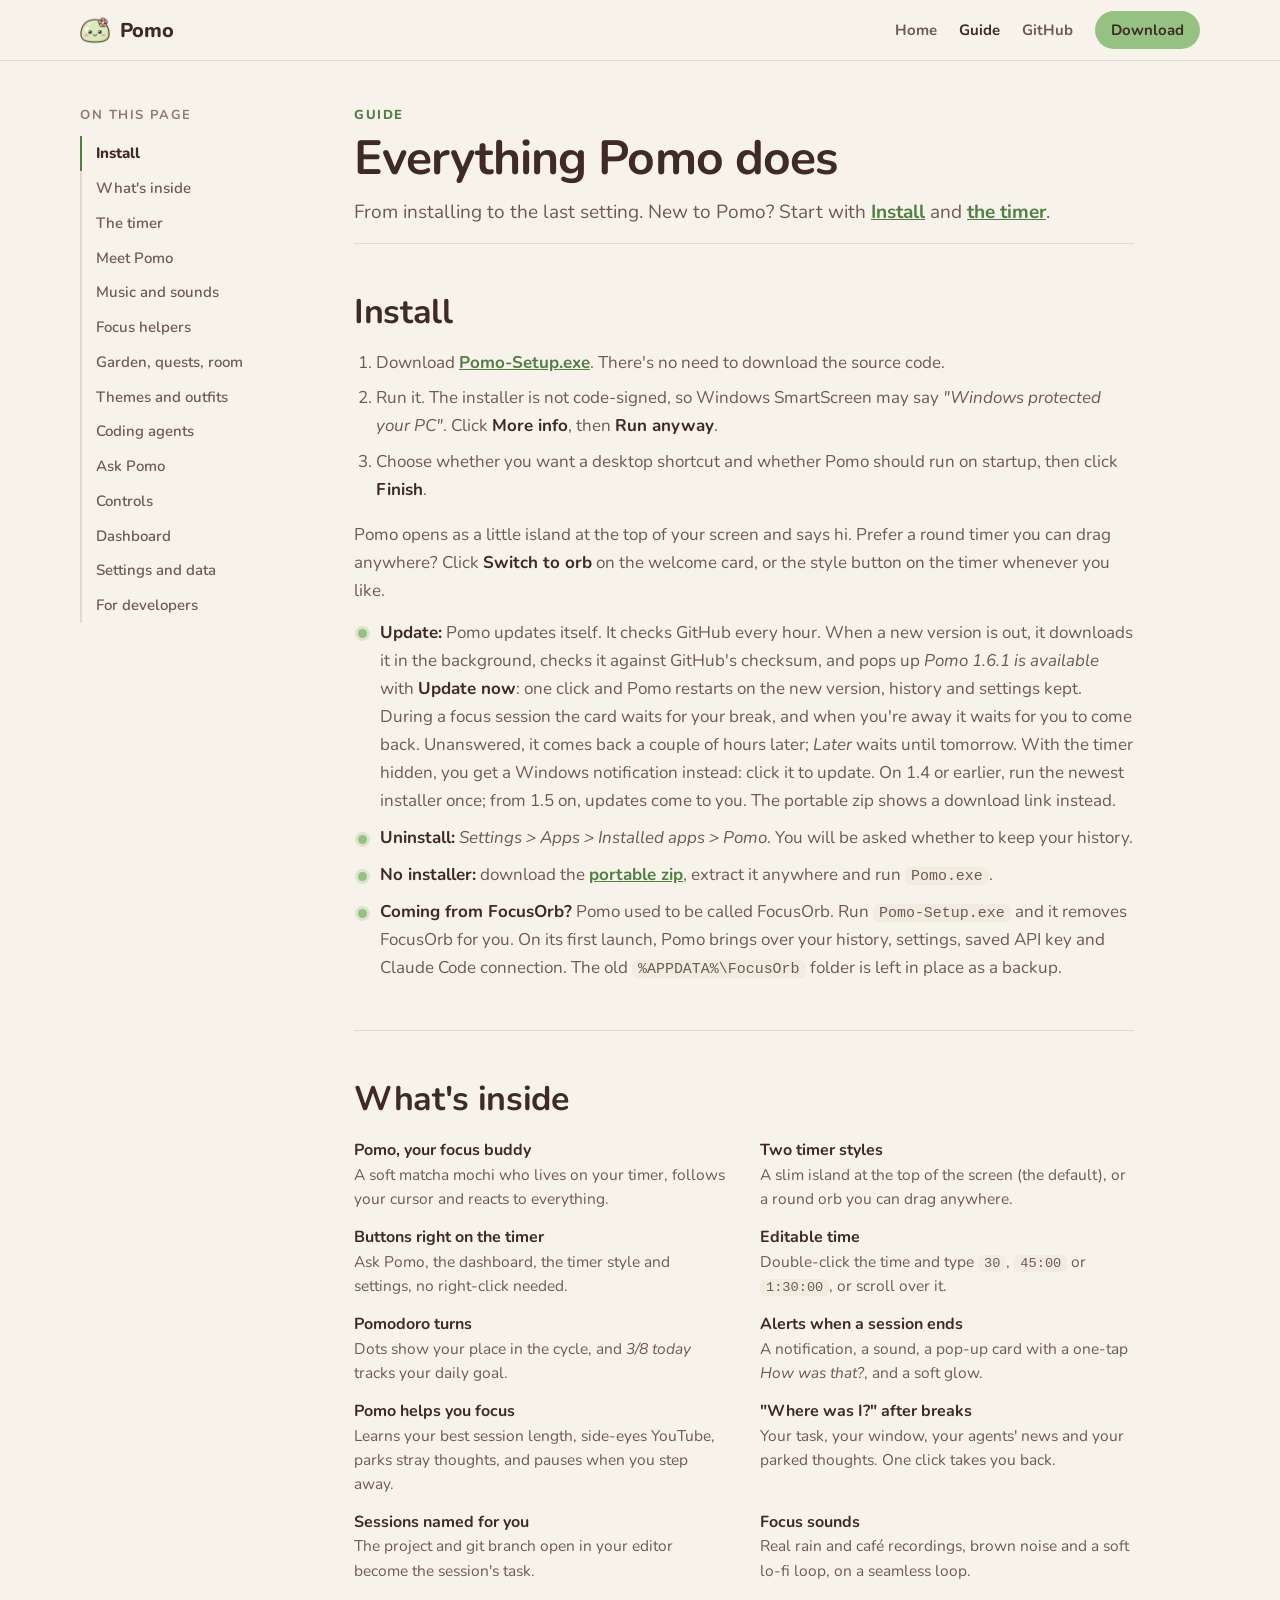
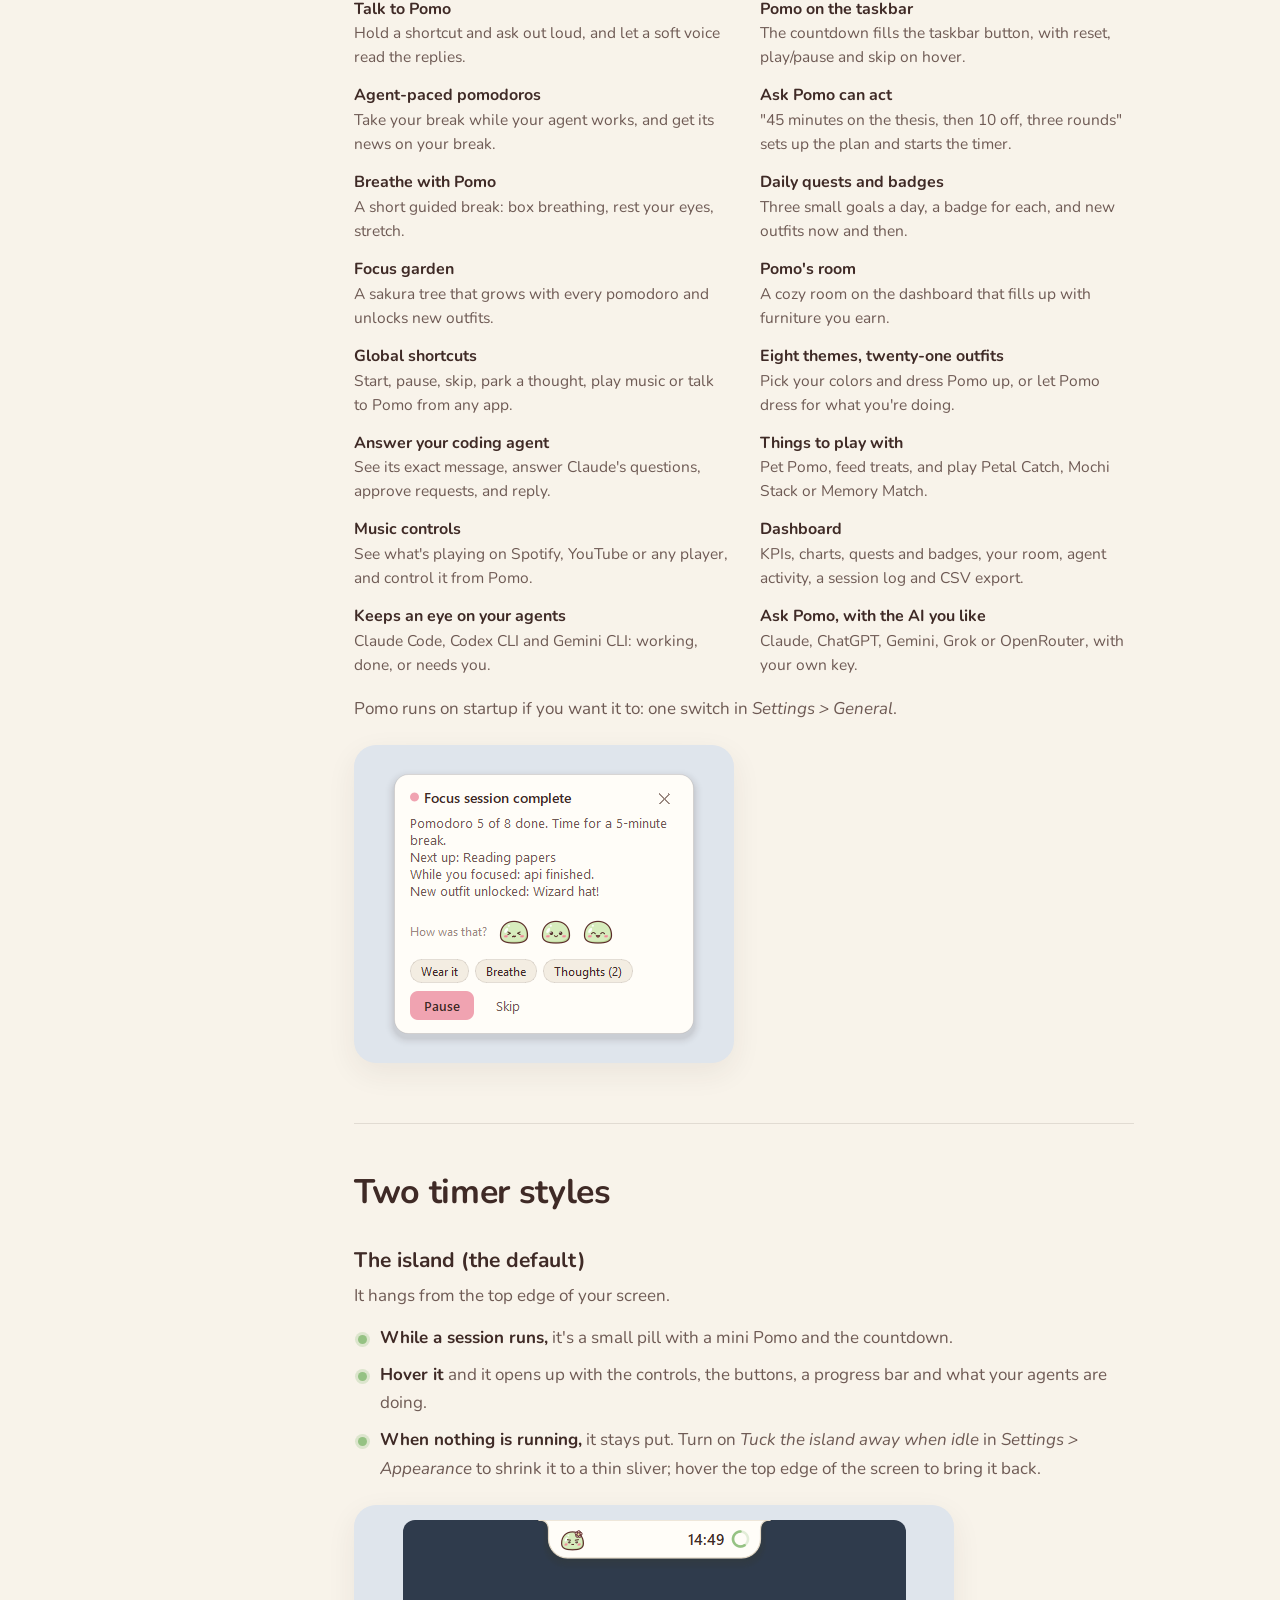
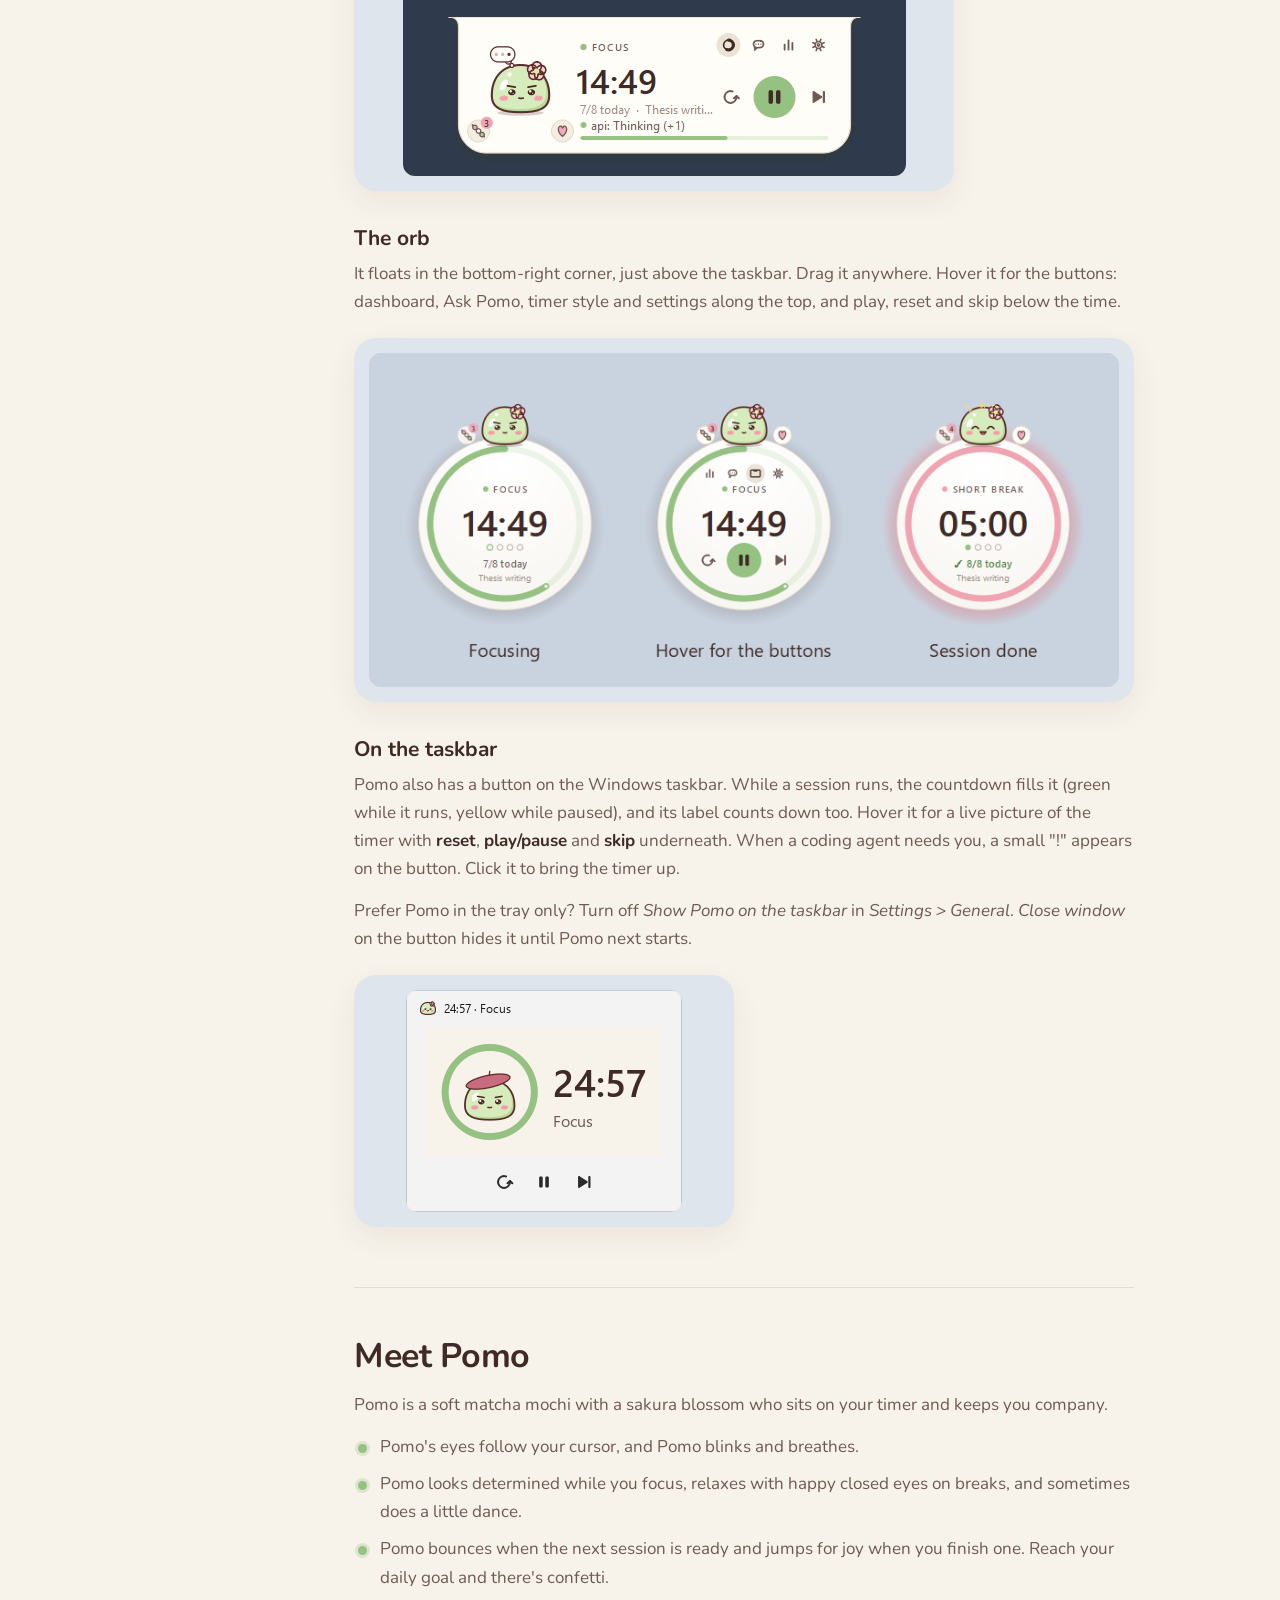
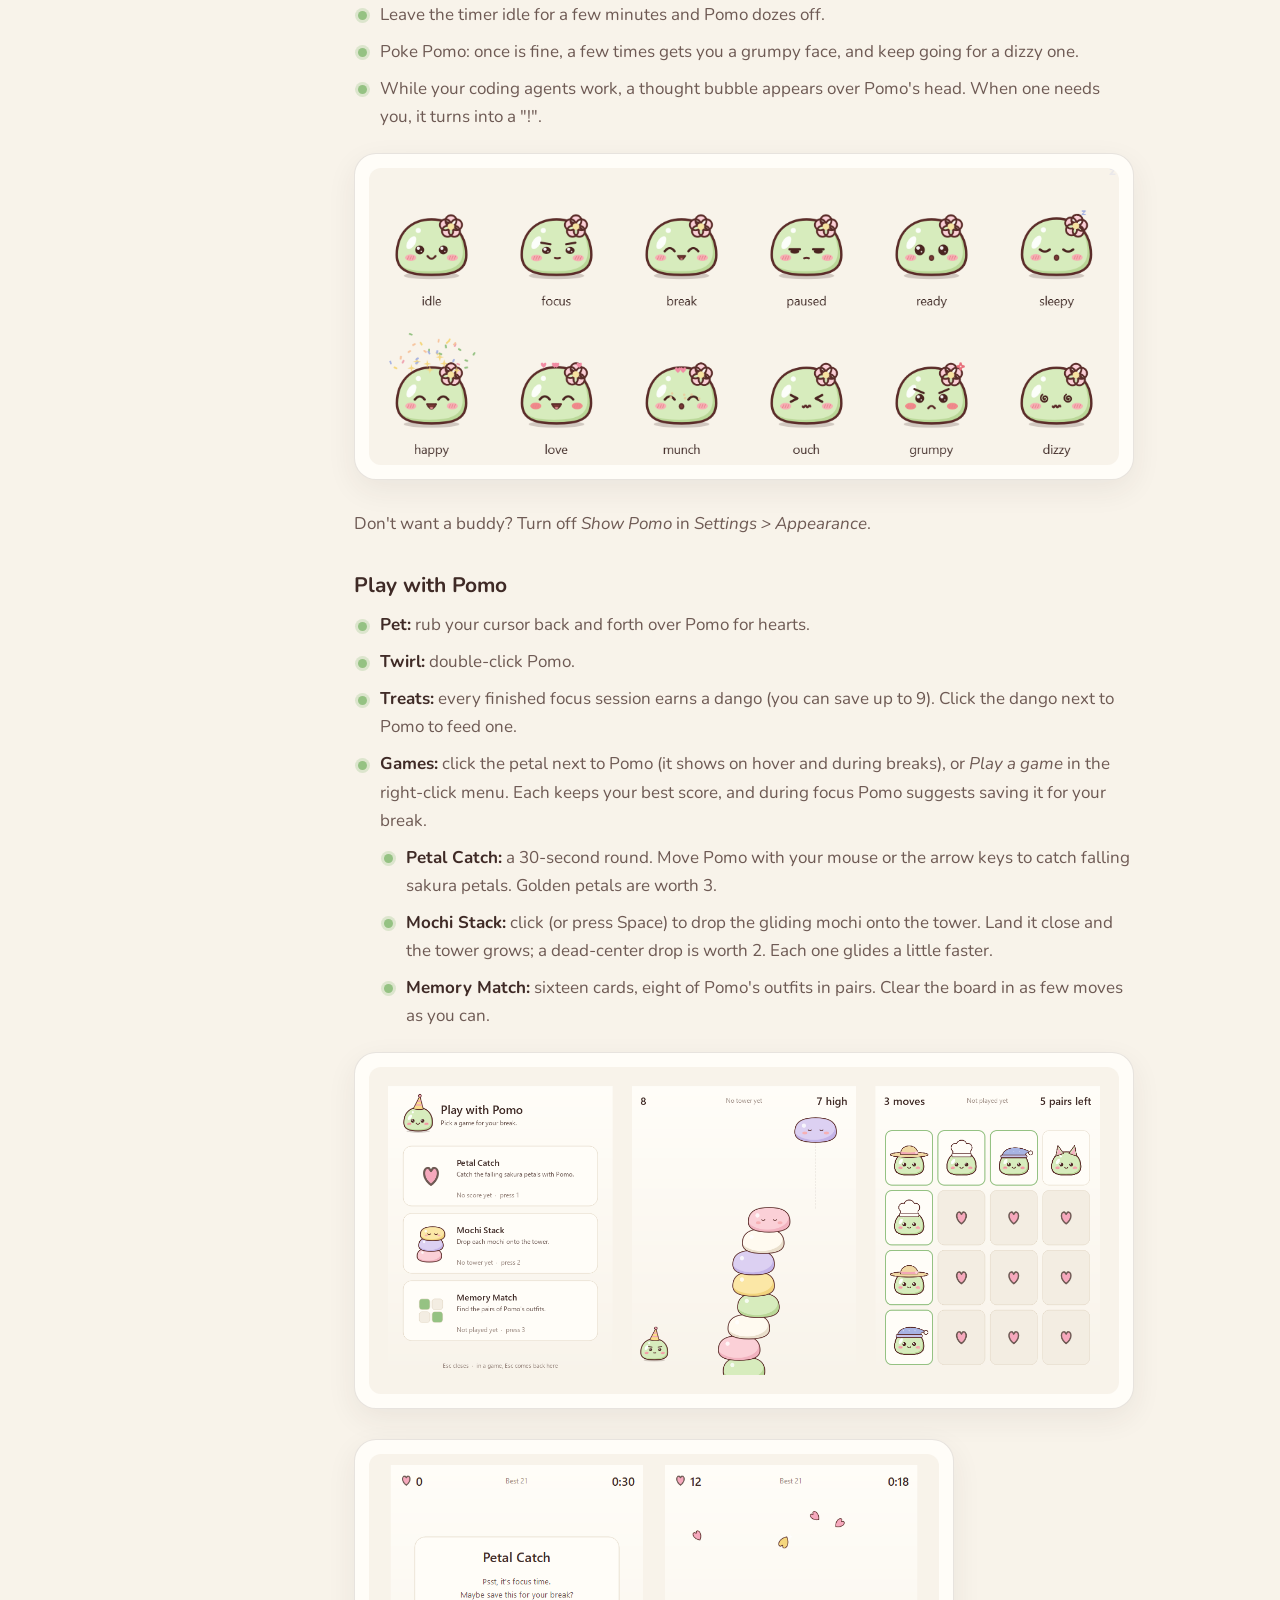
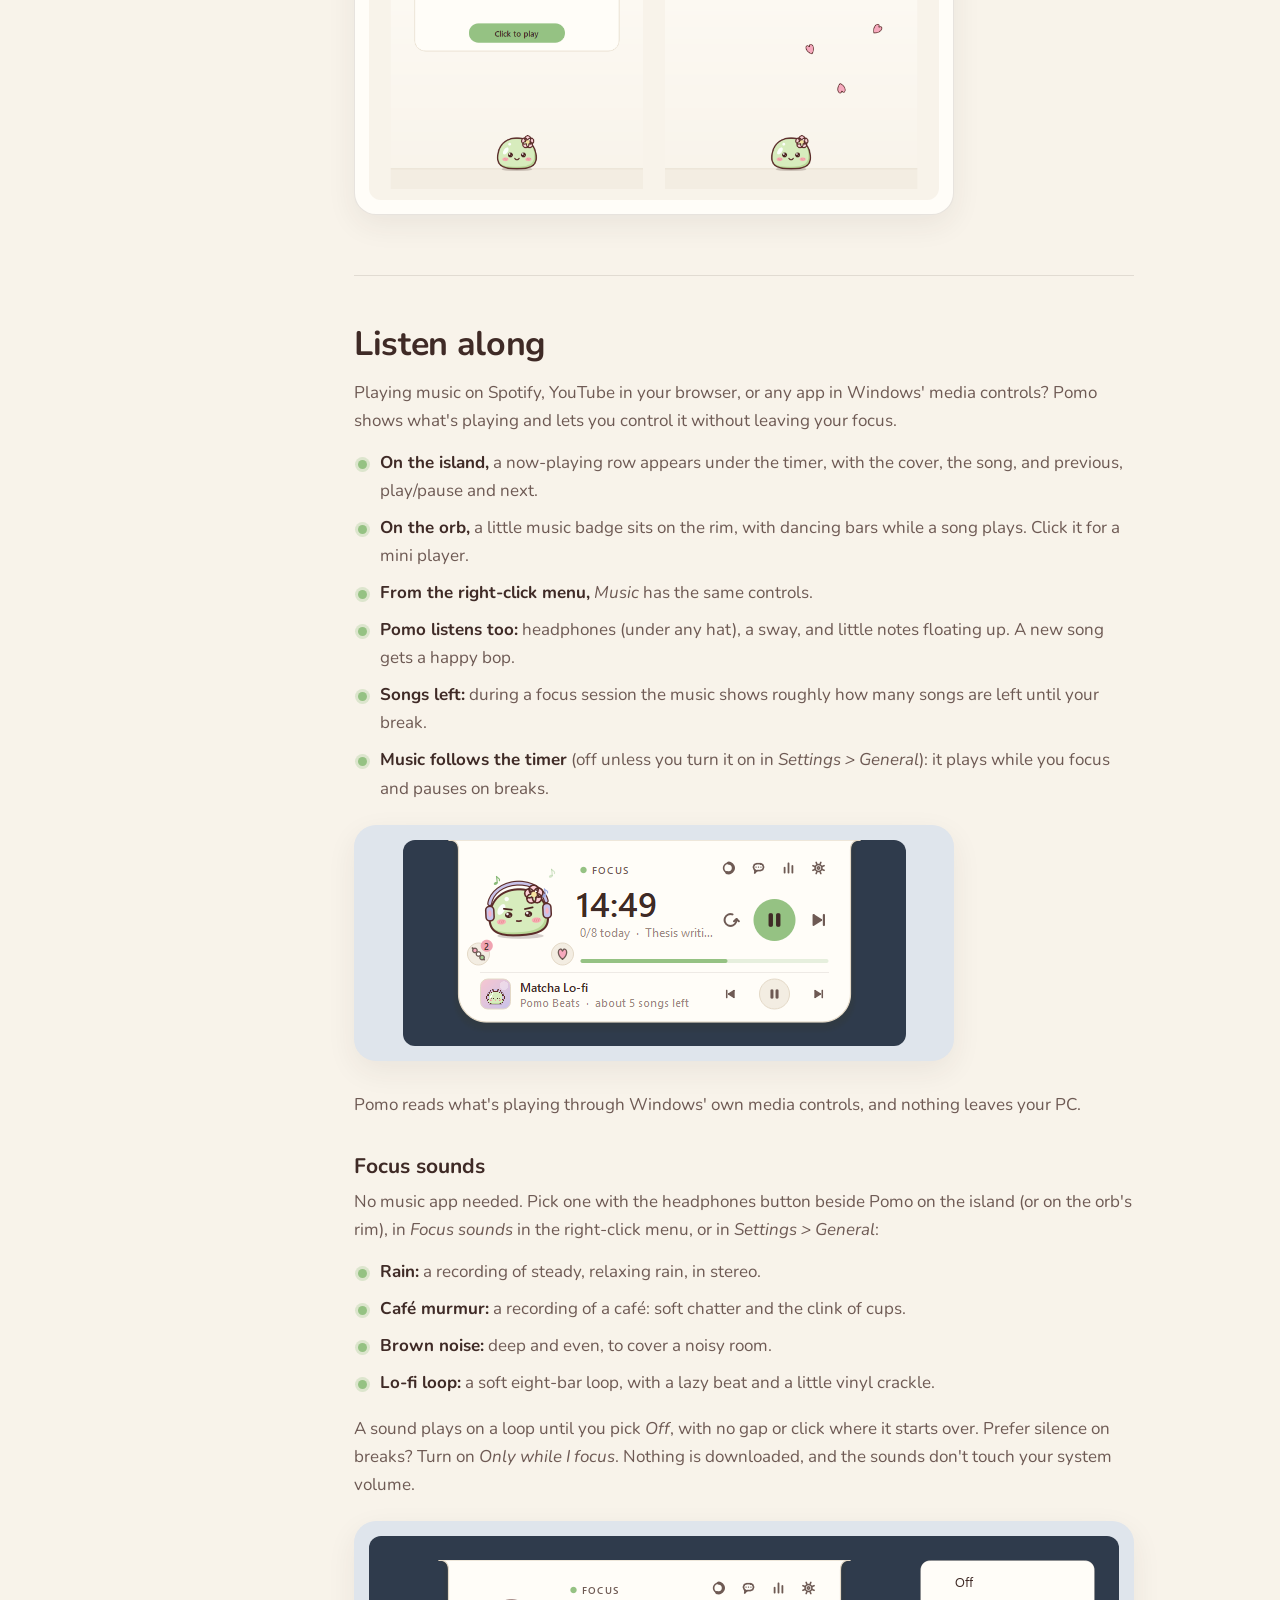
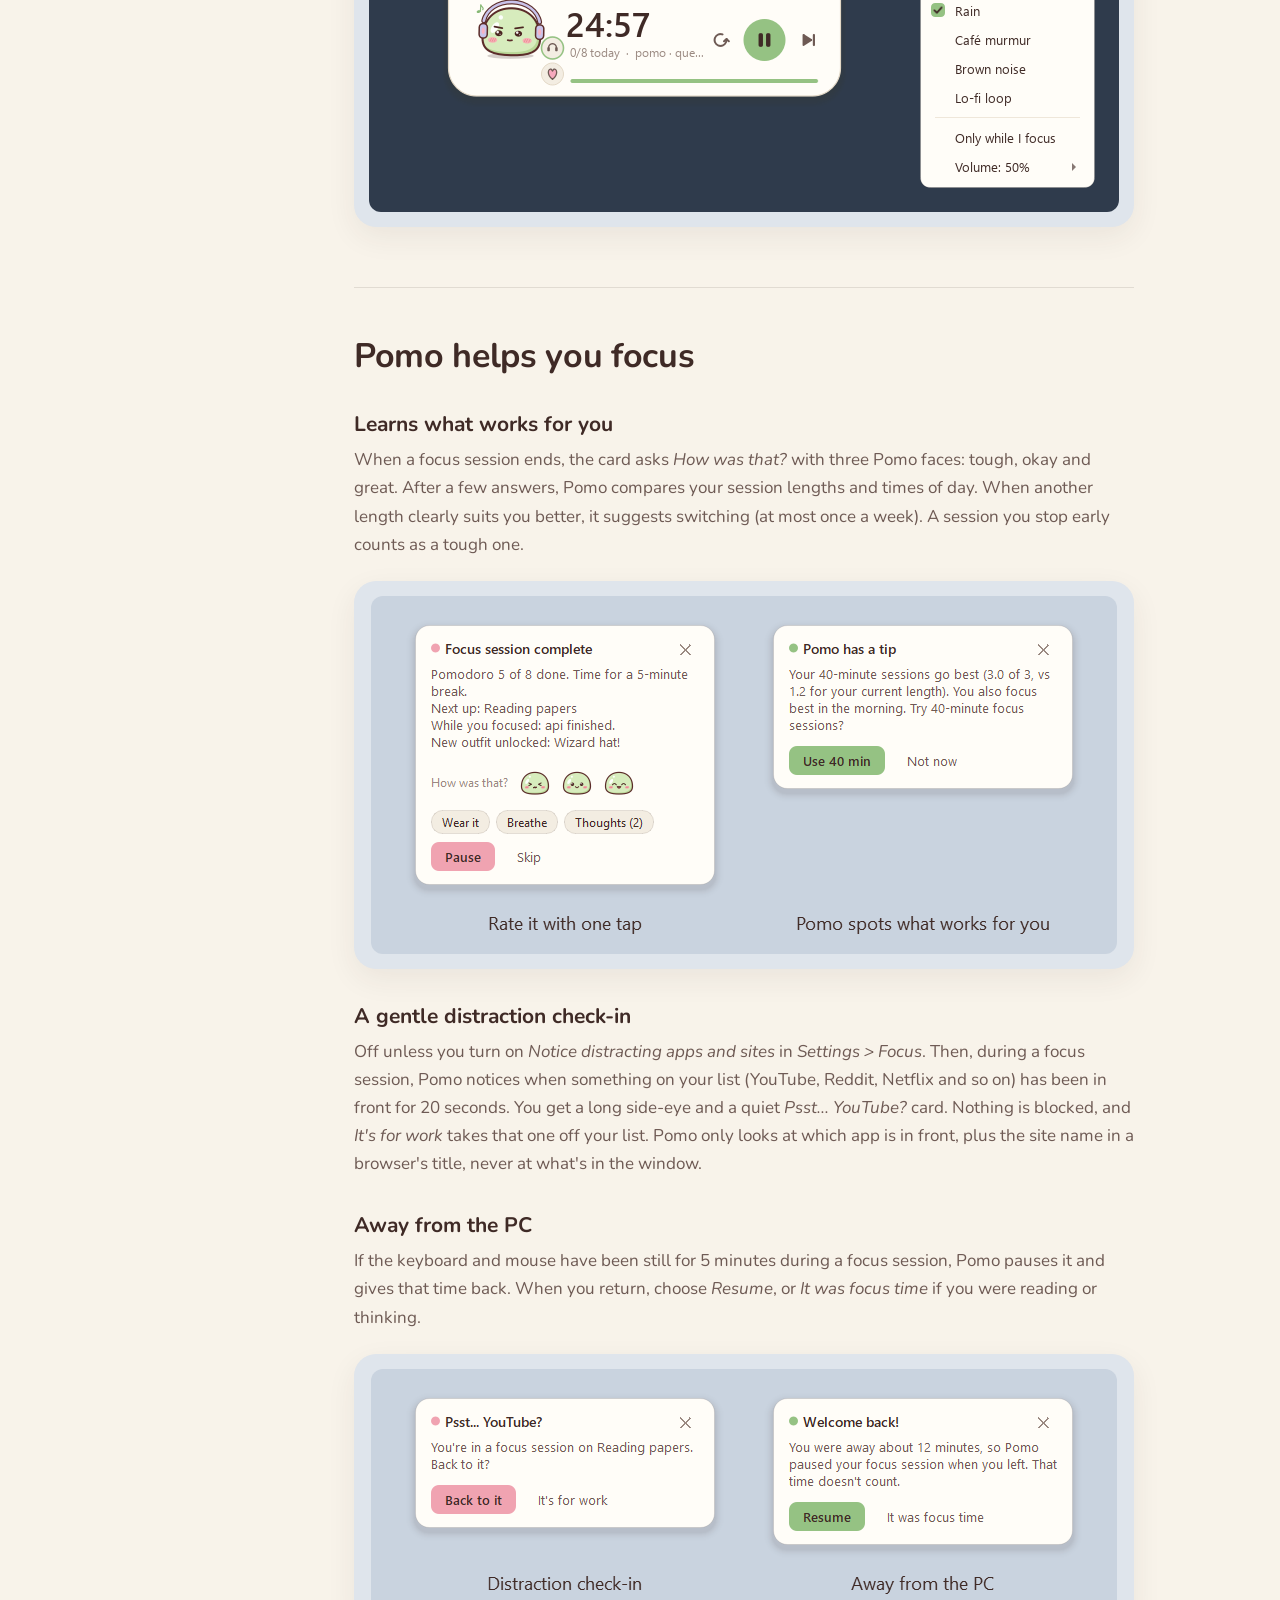
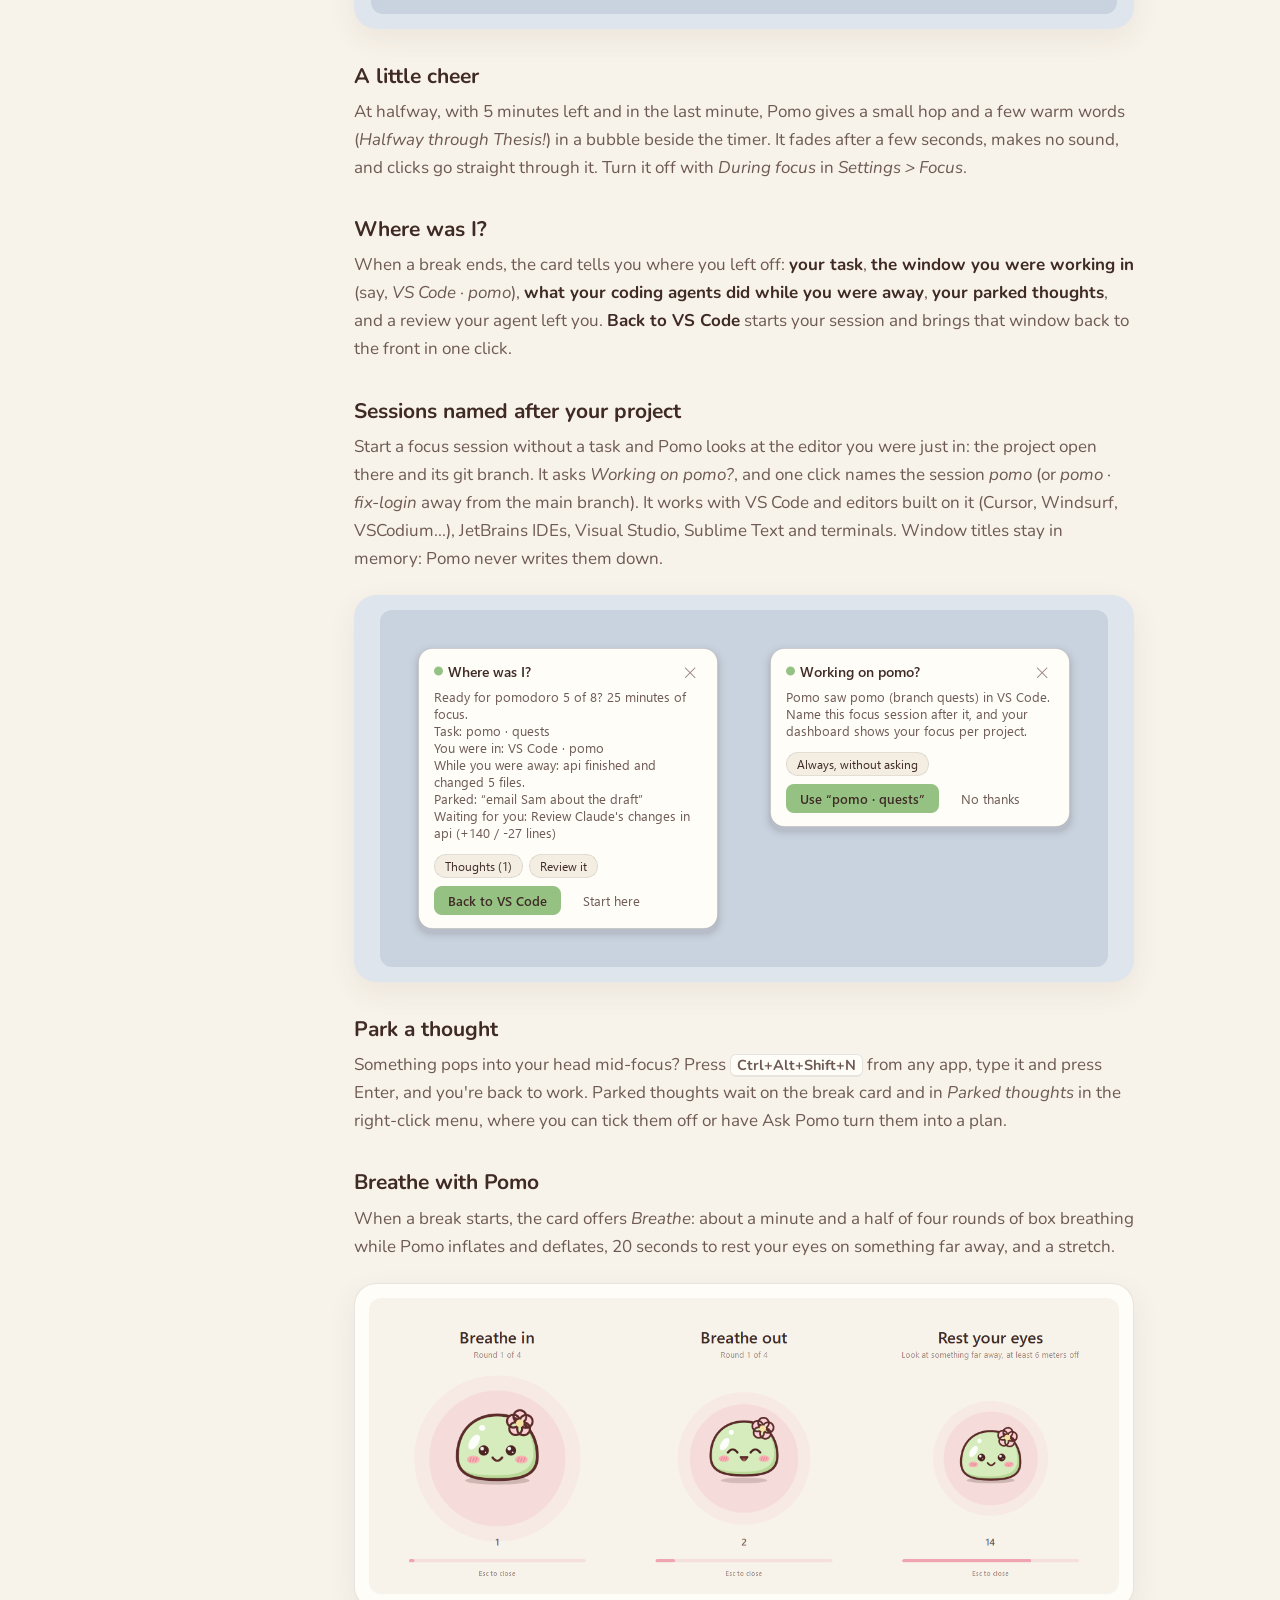
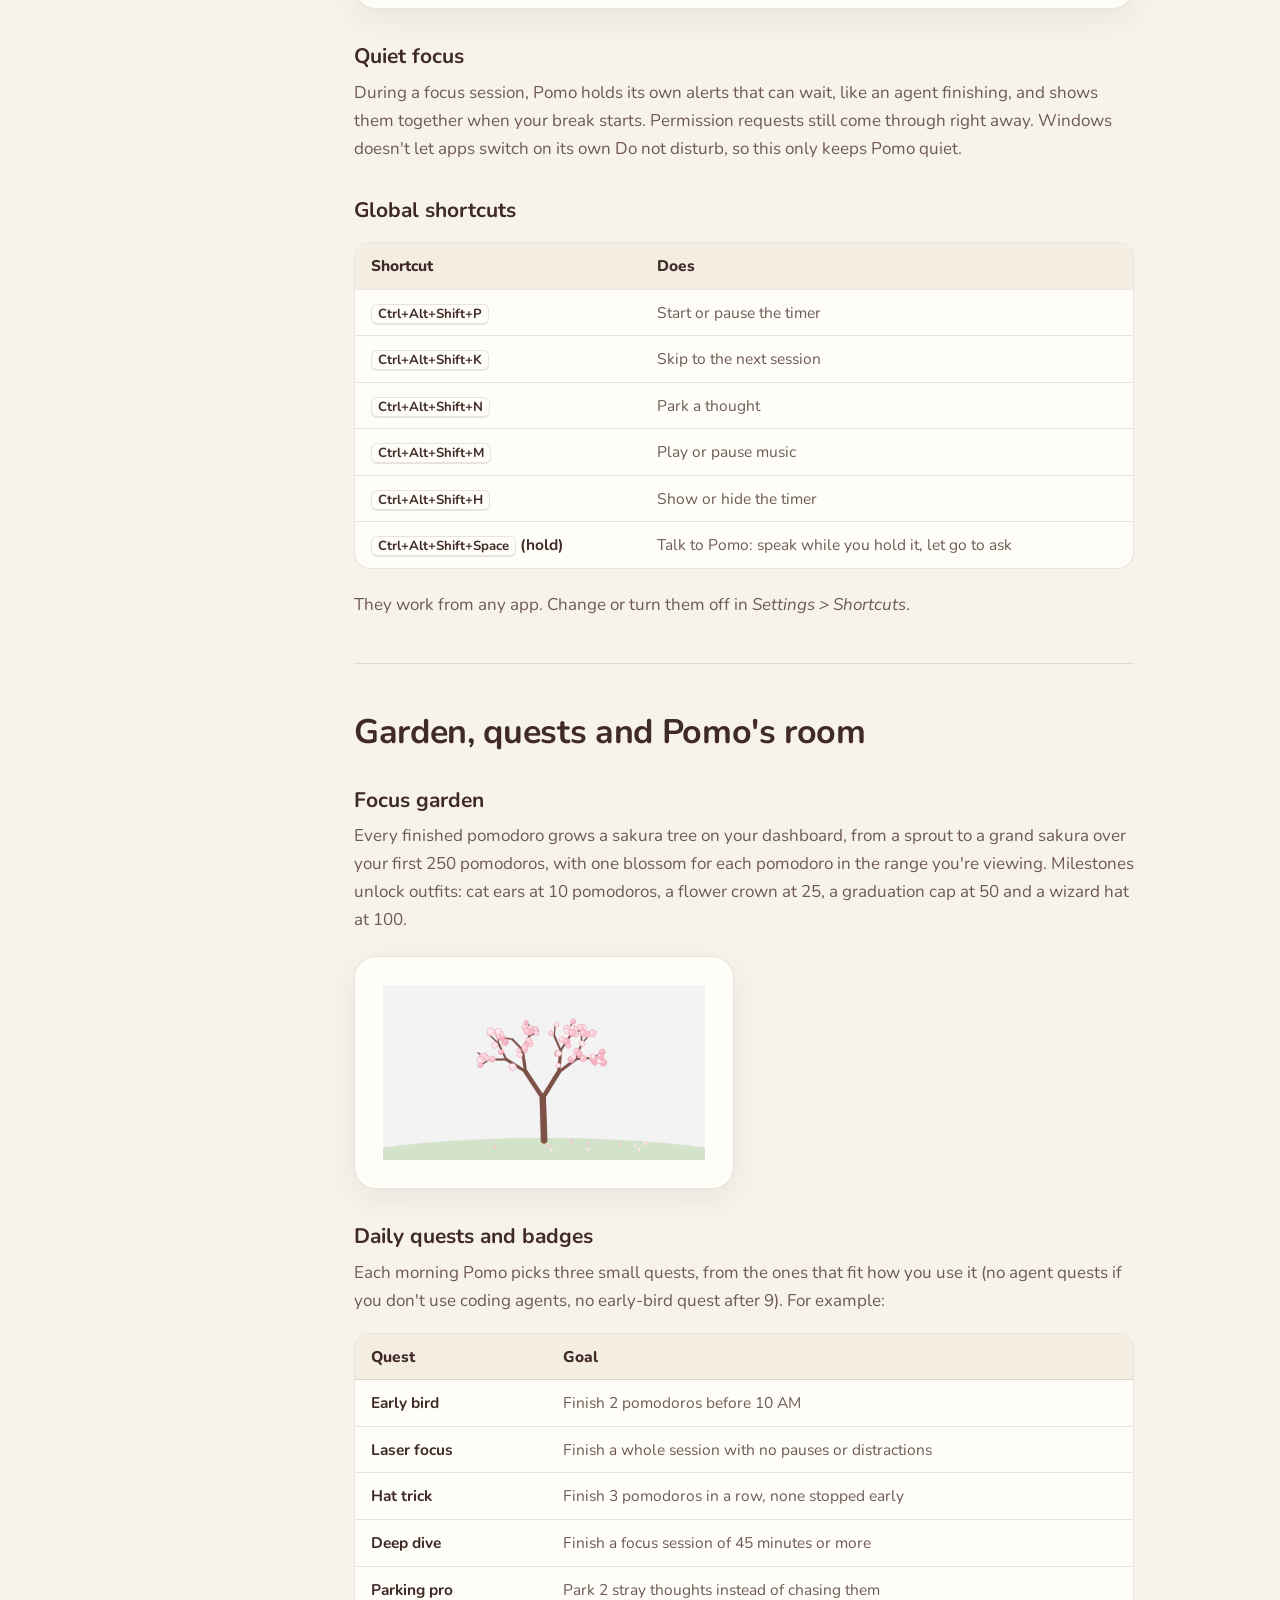
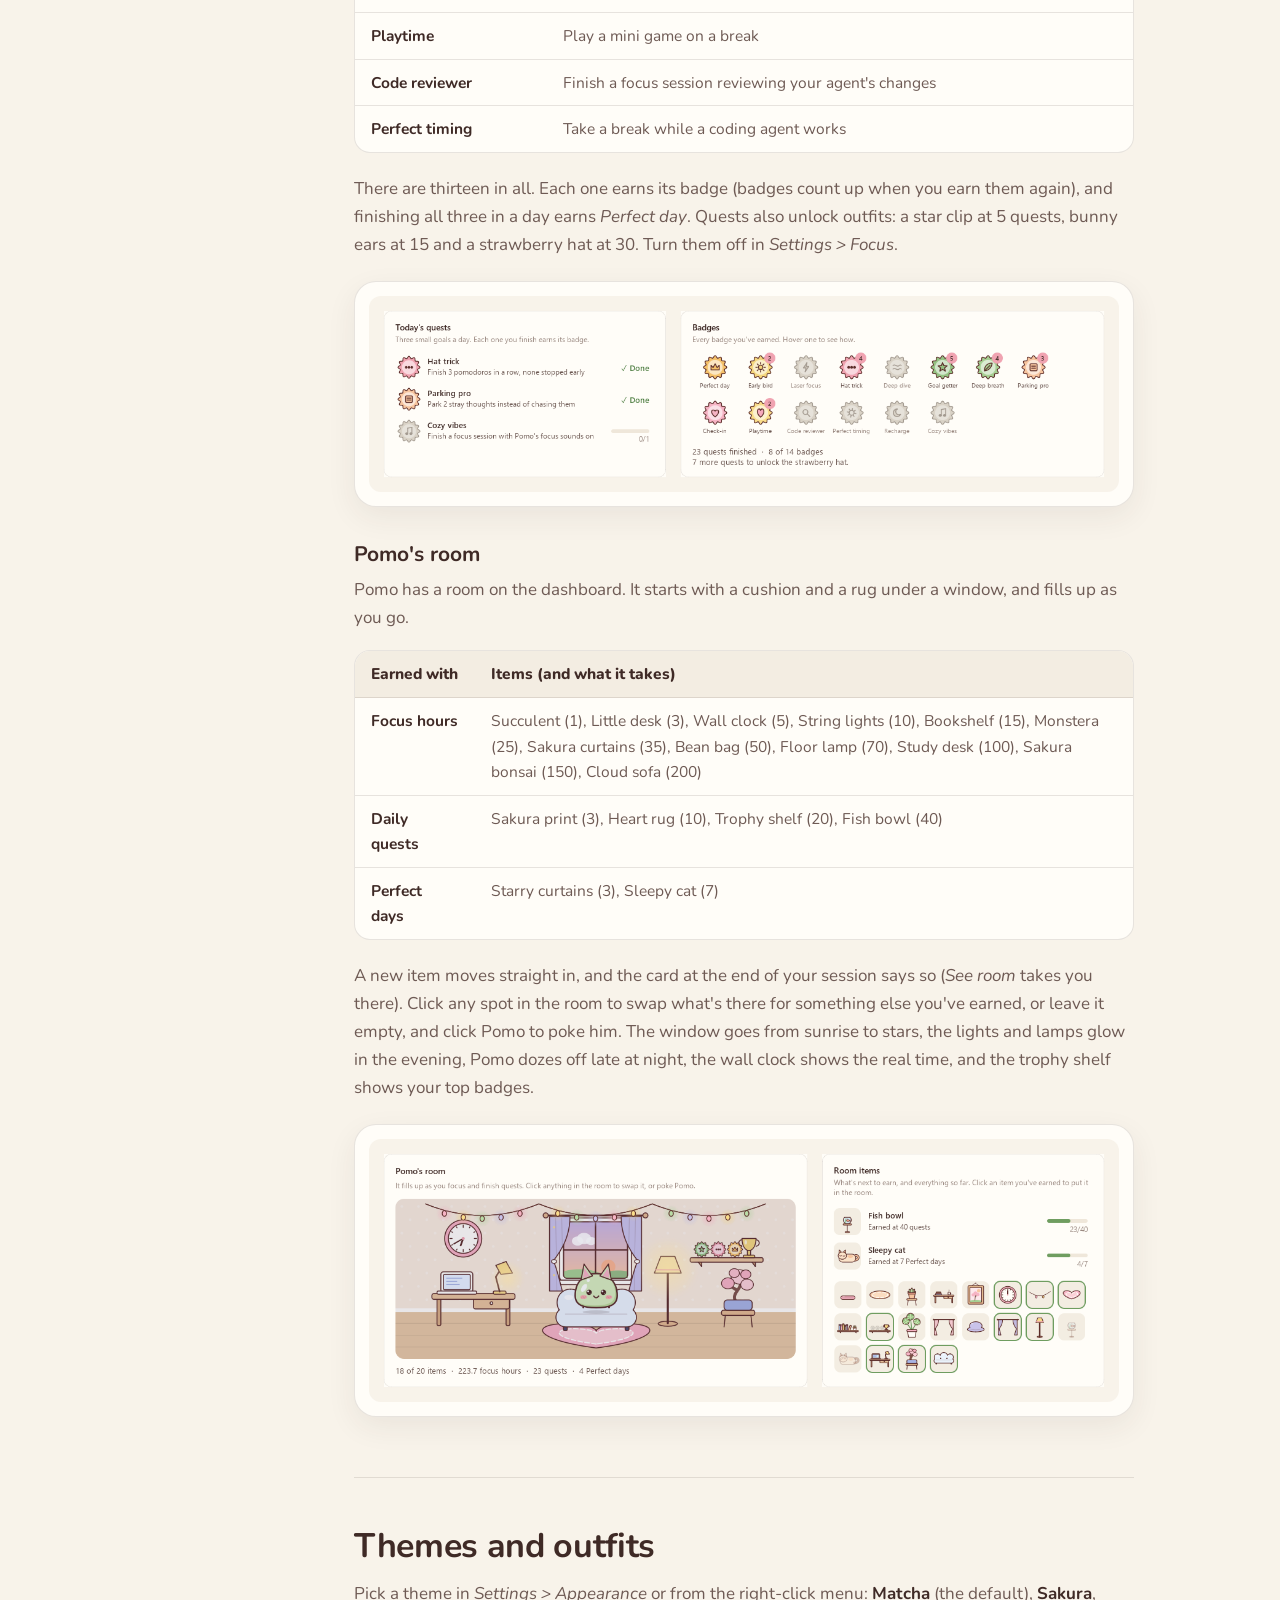
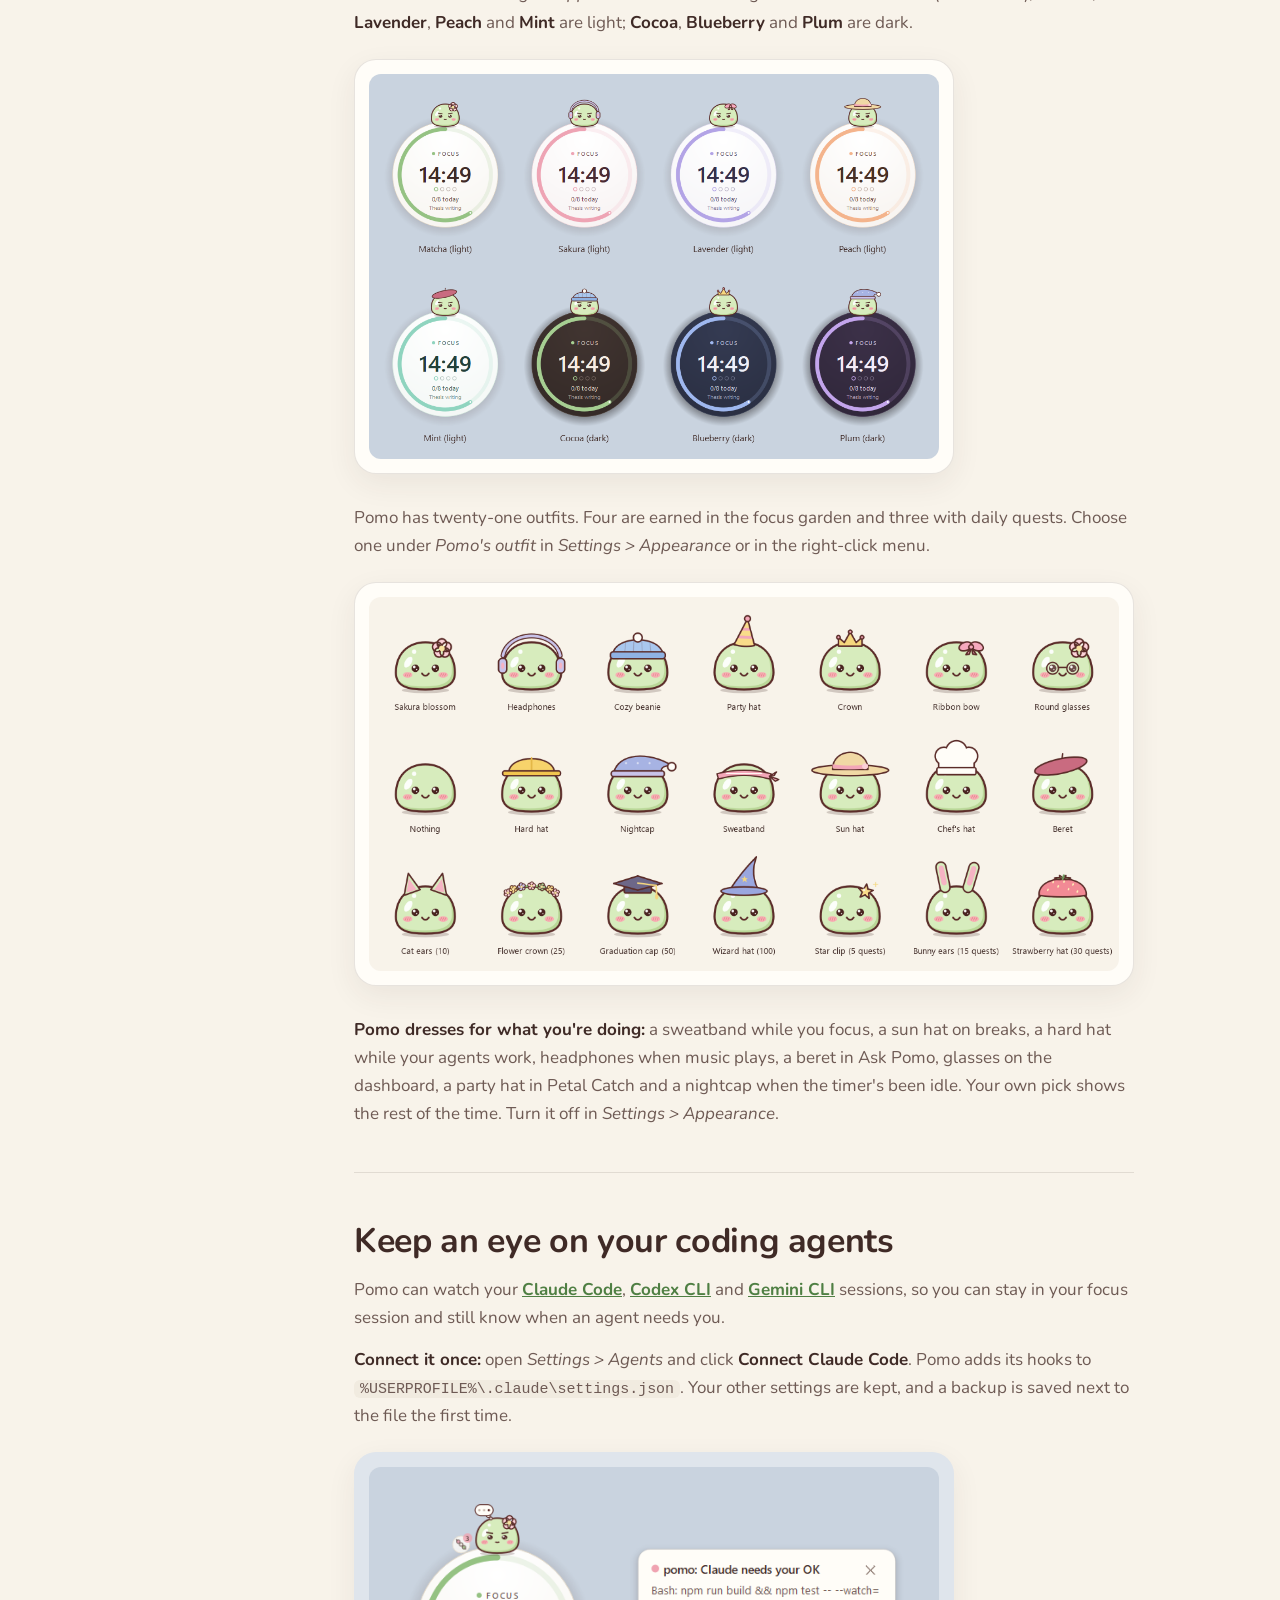
==== docs/guide.html @ 10c10d37 "Website: a calmer home page and a separate guide - Home: hero, Meet Pomo, six image-led highlights, " ====
<!doctype html>
<html lang="en">
<head>
<meta charset="utf-8">
<meta name="viewport" content="width=device-width, initial-scale=1">
<title>Pomo guide</title>
<meta name="description" content="Everything Pomo does: install and updates, the island and the orb, focus helpers, sounds and music, quests and Pomo's room, coding agents, Ask Pomo, the dashboard and settings.">
<link rel="icon" type="image/png" href="icon.png">
<link rel="preconnect" href="https://fonts.googleapis.com">
<link rel="preconnect" href="https://fonts.gstatic.com" crossorigin>
<link href="https://fonts.googleapis.com/css2?family=Nunito:wght@400;600;700;800&display=swap" rel="stylesheet">
<link rel="stylesheet" href="site.css">
<style>
  .layout { width: min(1120px, 100% - 32px); margin: 0 auto; display: grid; grid-template-columns: 210px minmax(0, 1fr);
            gap: 64px; padding: 44px 0 80px; }
  aside.toc { position: sticky; top: 88px; align-self: start; max-height: calc(100vh - 110px); overflow-y: auto; }
  .toc h4 { margin: 0 0 10px; font-size: 13px; text-transform: uppercase; letter-spacing: .12em; color: var(--muted); }
  .toc a { display: block; text-decoration: none; color: var(--ink-2); font-weight: 600; font-size: 15px;
           padding: 5px 0 5px 14px; border-left: 2px solid var(--line); }
  .toc a:hover { color: var(--ink); }
  .toc a.on { color: var(--ink); font-weight: 800; border-left-color: var(--matcha-deep); }
  details.toc-mobile { display: none; background: var(--surface); border: 1px solid var(--line); border-radius: 16px;
                       padding: 12px 16px; margin-bottom: 28px; }
  details.toc-mobile summary { cursor: pointer; font-weight: 800; }
  details.toc-mobile a { display: block; padding: 6px 0; text-decoration: none; color: var(--ink-2); font-weight: 600; }

  article { max-width: 780px; min-width: 0; }
  article > header h1 { font-size: clamp(34px, 4.4vw, 48px); line-height: 1.1; margin: 6px 0 12px; letter-spacing: -0.02em; }
  article > header p { font-size: 19px; color: var(--ink-2); }
  article section { padding: 44px 0 30px; border-top: 1px solid var(--line); }
  article > header + section { border-top: 0; padding-top: 18px; }
  h2 { font-size: clamp(27px, 3vw, 34px); line-height: 1.2; margin: 4px 0 14px; letter-spacing: -0.01em; }
  h3 { font-size: 21px; margin: 34px 0 8px; line-height: 1.3; }
  article p, article li { color: var(--ink-2); }
  article p b, article li b { color: var(--ink); }
  article a:not(.btn) { color: var(--matcha-deep); font-weight: 700; }
  ol.steps { padding-left: 22px; color: var(--ink-2); }
  ol.steps li { margin: 7px 0; }
  figure { margin: 22px 0 30px; }
  figure.small { max-width: 380px; }
  figure.medium { max-width: 600px; }
  .inside { display: grid; grid-template-columns: 1fr 1fr; gap: 14px 32px; padding: 0; margin: 18px 0; list-style: none; }
  .inside li { font-size: 15.5px; line-height: 1.55; }
  .inside b { display: block; color: var(--ink); font-size: 16px; }
  .note { background: color-mix(in srgb, var(--butter) 20%, var(--surface)); border-radius: 16px; padding: 14px 18px;
          color: var(--ink-2); font-size: 16px; margin: 18px 0; }
  details.files { background: var(--surface); border: 1px solid var(--line); border-radius: 16px; padding: 12px 18px; margin: 16px 0; }
  details.files summary { cursor: pointer; font-weight: 800; }

  @media (max-width: 900px) {
    .layout { grid-template-columns: minmax(0, 1fr); gap: 0; padding-top: 28px; }
    aside.toc { display: none; }
    details.toc-mobile { display: block; }
    .inside { grid-template-columns: 1fr; }
  }
</style>
</head>
<body>

<header class="top">
  <div class="wrap bar">
    <a class="brand" href="index.html"><img src="icon.png" alt="" width="30" height="30">Pomo</a>
    <div class="links">
      <a class="optional" href="index.html">Home</a>
      <a class="here" href="guide.html">Guide</a>
      <a class="optional" href="https://github.com/sahilwagh99/pomo">GitHub</a>
      <a class="get" href="https://github.com/sahilwagh99/pomo/releases/latest/download/Pomo-Setup.exe">Download</a>
    </div>
  </div>
</header>

<div class="layout">
  <aside class="toc" aria-label="On this page">
    <h4>On this page</h4>
    <nav id="toc"></nav>
  </aside>

  <article>
    <header>
      <div class="eyebrow">Guide</div>
      <h1>Everything Pomo does</h1>
      <p>From installing to the last setting. New to Pomo? Start with <a href="#install">Install</a> and <a href="#timer">the timer</a>.</p>
    </header>
    <details class="toc-mobile"><summary>On this page</summary><nav id="toc-mobile"></nav></details>

    <section id="install" data-title="Install">
      <h2>Install</h2>
      <ol class="steps">
        <li>Download <b><a href="https://github.com/sahilwagh99/pomo/releases/latest/download/Pomo-Setup.exe">Pomo-Setup.exe</a></b>. There's no need to download the source code.</li>
        <li>Run it. The installer is not code-signed, so Windows SmartScreen may say <i>"Windows protected your PC"</i>. Click <b>More info</b>, then <b>Run anyway</b>.</li>
        <li>Choose whether you want a desktop shortcut and whether Pomo should run on startup, then click <b>Finish</b>.</li>
      </ol>
      <p>Pomo opens as a little island at the top of your screen and says hi. Prefer a round timer you can drag anywhere? Click <b>Switch to orb</b> on the welcome card, or the style button on the timer whenever you like.</p>
      <ul class="dots">
        <li><b>Update:</b> Pomo updates itself. It checks GitHub every hour. When a new version is out, it downloads it in the background, checks it against GitHub's checksum, and pops up <i>Pomo 1.6.1 is available</i> with <b>Update now</b>: one click and Pomo restarts on the new version, history and settings kept. During a focus session the card waits for your break, and when you're away it waits for you to come back. Unanswered, it comes back a couple of hours later; <i>Later</i> waits until tomorrow. With the timer hidden, you get a Windows notification instead: click it to update. On 1.4 or earlier, run the newest installer once; from 1.5 on, updates come to you. The portable zip shows a download link instead.</li>
        <li><b>Uninstall:</b> <i>Settings &gt; Apps &gt; Installed apps &gt; Pomo</i>. You will be asked whether to keep your history.</li>
        <li><b>No installer:</b> download the <a href="https://github.com/sahilwagh99/pomo/releases/latest/download/Pomo-portable.zip">portable zip</a>, extract it anywhere and run <code>Pomo.exe</code>.</li>
        <li><b>Coming from FocusOrb?</b> Pomo used to be called FocusOrb. Run <code>Pomo-Setup.exe</code> and it removes FocusOrb for you. On its first launch, Pomo brings over your history, settings, saved API key and Claude Code connection. The old <code>%APPDATA%\FocusOrb</code> folder is left in place as a backup.</li>
      </ul>
    </section>

    <section id="inside" data-title="What's inside">
      <h2>What's inside</h2>
      <ul class="inside">
        <li><b>Pomo, your focus buddy</b>A soft matcha mochi who lives on your timer, follows your cursor and reacts to everything.</li>
        <li><b>Two timer styles</b>A slim island at the top of the screen (the default), or a round orb you can drag anywhere.</li>
        <li><b>Buttons right on the timer</b>Ask Pomo, the dashboard, the timer style and settings, no right-click needed.</li>
        <li><b>Editable time</b>Double-click the time and type <code>30</code>, <code>45:00</code> or <code>1:30:00</code>, or scroll over it.</li>
        <li><b>Pomodoro turns</b>Dots show your place in the cycle, and <i>3/8 today</i> tracks your daily goal.</li>
        <li><b>Alerts when a session ends</b>A notification, a sound, a pop-up card with a one-tap <i>How was that?</i>, and a soft glow.</li>
        <li><b>Pomo helps you focus</b>Learns your best session length, side-eyes YouTube, parks stray thoughts, and pauses when you step away.</li>
        <li><b>"Where was I?" after breaks</b>Your task, your window, your agents' news and your parked thoughts. One click takes you back.</li>
        <li><b>Sessions named for you</b>The project and git branch open in your editor become the session's task.</li>
        <li><b>Focus sounds</b>Real rain and café recordings, brown noise and a soft lo-fi loop, on a seamless loop.</li>
        <li><b>Talk to Pomo</b>Hold a shortcut and ask out loud, and let a soft voice read the replies.</li>
        <li><b>Pomo on the taskbar</b>The countdown fills the taskbar button, with reset, play/pause and skip on hover.</li>
        <li><b>Agent-paced pomodoros</b>Take your break while your agent works, and get its news on your break.</li>
        <li><b>Ask Pomo can act</b>"45 minutes on the thesis, then 10 off, three rounds" sets up the plan and starts the timer.</li>
        <li><b>Breathe with Pomo</b>A short guided break: box breathing, rest your eyes, stretch.</li>
        <li><b>Daily quests and badges</b>Three small goals a day, a badge for each, and new outfits now and then.</li>
        <li><b>Focus garden</b>A sakura tree that grows with every pomodoro and unlocks new outfits.</li>
        <li><b>Pomo's room</b>A cozy room on the dashboard that fills up with furniture you earn.</li>
        <li><b>Global shortcuts</b>Start, pause, skip, park a thought, play music or talk to Pomo from any app.</li>
        <li><b>Eight themes, twenty-one outfits</b>Pick your colors and dress Pomo up, or let Pomo dress for what you're doing.</li>
        <li><b>Answer your coding agent</b>See its exact message, answer Claude's questions, approve requests, and reply.</li>
        <li><b>Things to play with</b>Pet Pomo, feed treats, and play Petal Catch, Mochi Stack or Memory Match.</li>
        <li><b>Music controls</b>See what's playing on Spotify, YouTube or any player, and control it from Pomo.</li>
        <li><b>Dashboard</b>KPIs, charts, quests and badges, your room, agent activity, a session log and CSV export.</li>
        <li><b>Keeps an eye on your agents</b>Claude Code, Codex CLI and Gemini CLI: working, done, or needs you.</li>
        <li><b>Ask Pomo, with the AI you like</b>Claude, ChatGPT, Gemini, Grok or OpenRouter, with your own key.</li>
      </ul>
      <p>Pomo runs on startup if you want it to: one switch in <i>Settings &gt; General</i>.</p>
      <figure class="shot desk small"><img src="popup.png" alt="The card when a focus session ends: what's next, agent news, a new outfit, How was that? with three Pomo faces, and Breathe and Thoughts" width="328" height="288" loading="lazy"></figure>
    </section>

    <section id="timer" data-title="The timer">
      <h2>Two timer styles</h2>
      <h3>The island (the default)</h3>
      <p>It hangs from the top edge of your screen.</p>
      <ul class="dots">
        <li><b>While a session runs,</b> it's a small pill with a mini Pomo and the countdown.</li>
        <li><b>Hover it</b> and it opens up with the controls, the buttons, a progress bar and what your agents are doing.</li>
        <li><b>When nothing is running,</b> it stays put. Turn on <i>Tuck the island away when idle</i> in <i>Settings &gt; Appearance</i> to shrink it to a thin sliver; hover the top edge of the screen to bring it back.</li>
      </ul>
      <figure class="shot desk medium"><img src="island.png" alt="The island: compact while a session runs, and open on hover" width="503" height="256" loading="lazy"></figure>
      <h3>The orb</h3>
      <p>It floats in the bottom-right corner, just above the taskbar. Drag it anywhere. Hover it for the buttons: dashboard, Ask Pomo, timer style and settings along the top, and play, reset and skip below the time.</p>
      <figure class="shot desk"><img src="orb.png" alt="The orb while focusing, on hover with its buttons, and when a session ends" width="822" height="366" loading="lazy"></figure>
      <h3>On the taskbar</h3>
      <p>Pomo also has a button on the Windows taskbar. While a session runs, the countdown fills it (green while it runs, yellow while paused), and its label counts down too. Hover it for a live picture of the timer with <b>reset</b>, <b>play/pause</b> and <b>skip</b> underneath. When a coding agent needs you, a small "!" appears on the button. Click it to bring the timer up.</p>
      <p>Prefer Pomo in the tray only? Turn off <i>Show Pomo on the taskbar</i> in <i>Settings &gt; General</i>. <i>Close window</i> on the button hides it until Pomo next starts.</p>
      <figure class="shot desk small"><img src="taskbar.png" alt="The taskbar preview with reset, pause and skip" width="276" height="222" loading="lazy"></figure>
    </section>

    <section id="meet" data-title="Meet Pomo">
      <h2>Meet Pomo</h2>
      <p>Pomo is a soft matcha mochi with a sakura blossom who sits on your timer and keeps you company.</p>
      <ul class="dots">
        <li>Pomo's eyes follow your cursor, and Pomo blinks and breathes.</li>
        <li>Pomo looks determined while you focus, relaxes with happy closed eyes on breaks, and sometimes does a little dance.</li>
        <li>Pomo bounces when the next session is ready and jumps for joy when you finish one. Reach your daily goal and there's confetti.</li>
        <li>Leave the timer idle for a few minutes and Pomo dozes off.</li>
        <li>Poke Pomo: once is fine, a few times gets you a grumpy face, and keep going for a dizzy one.</li>
        <li>While your coding agents work, a thought bubble appears over Pomo's head. When one needs you, it turns into a "!".</li>
      </ul>
      <figure class="shot"><img src="pomo.png" alt="Pomo's moods" width="1080" height="428" loading="lazy"></figure>
      <p>Don't want a buddy? Turn off <i>Show Pomo</i> in <i>Settings &gt; Appearance</i>.</p>
      <h3>Play with Pomo</h3>
      <ul class="dots">
        <li><b>Pet:</b> rub your cursor back and forth over Pomo for hearts.</li>
        <li><b>Twirl:</b> double-click Pomo.</li>
        <li><b>Treats:</b> every finished focus session earns a dango (you can save up to 9). Click the dango next to Pomo to feed one.</li>
        <li><b>Games:</b> click the petal next to Pomo (it shows on hover and during breaks), or <i>Play a game</i> in the right-click menu. Each keeps your best score, and during focus Pomo suggests saving it for your break.
          <ul class="dots">
            <li><b>Petal Catch:</b> a 30-second round. Move Pomo with your mouse or the arrow keys to catch falling sakura petals. Golden petals are worth 3.</li>
            <li><b>Mochi Stack:</b> click (or press Space) to drop the gliding mochi onto the tower. Land it close and the tower grows; a dead-center drop is worth 2. Each one glides a little faster.</li>
            <li><b>Memory Match:</b> sixteen cards, eight of Pomo's outfits in pairs. Clear the board in as few moves as you can.</li>
          </ul>
        </li>
      </ul>
      <figure class="shot"><img src="games.png" alt="The games picker, Mochi Stack and Memory Match" width="1404" height="612" loading="lazy"></figure>
      <figure class="shot medium"><img src="game.png" alt="Petal Catch: the start screen, and a round in progress" width="948" height="576" loading="lazy"></figure>
    </section>

    <section id="music" data-title="Music and sounds">
      <h2>Listen along</h2>
      <p>Playing music on Spotify, YouTube in your browser, or any app in Windows' media controls? Pomo shows what's playing and lets you control it without leaving your focus.</p>
      <ul class="dots">
        <li><b>On the island,</b> a now-playing row appears under the timer, with the cover, the song, and previous, play/pause and next.</li>
        <li><b>On the orb,</b> a little music badge sits on the rim, with dancing bars while a song plays. Click it for a mini player.</li>
        <li><b>From the right-click menu,</b> <i>Music</i> has the same controls.</li>
        <li><b>Pomo listens too:</b> headphones (under any hat), a sway, and little notes floating up. A new song gets a happy bop.</li>
        <li><b>Songs left:</b> during a focus session the music shows roughly how many songs are left until your break.</li>
        <li><b>Music follows the timer</b> (off unless you turn it on in <i>Settings &gt; General</i>): it plays while you focus and pauses on breaks.</li>
      </ul>
      <figure class="shot desk medium"><img src="music_island.png" alt="The island with a now-playing row while Pomo wears headphones" width="503" height="206" loading="lazy"></figure>
      <p>Pomo reads what's playing through Windows' own media controls, and nothing leaves your PC.</p>
      <h3 id="sounds">Focus sounds</h3>
      <p>No music app needed. Pick one with the headphones button beside Pomo on the island (or on the orb's rim), in <i>Focus sounds</i> in the right-click menu, or in <i>Settings &gt; General</i>:</p>
      <ul class="dots">
        <li><b>Rain:</b> a recording of steady, relaxing rain, in stereo.</li>
        <li><b>Café murmur:</b> a recording of a café: soft chatter and the clink of cups.</li>
        <li><b>Brown noise:</b> deep and even, to cover a noisy room.</li>
        <li><b>Lo-fi loop:</b> a soft eight-bar loop, with a lazy beat and a little vinyl crackle.</li>
      </ul>
      <p>A sound plays on a loop until you pick <i>Off</i>, with no gap or click where it starts over. Prefer silence on breaks? Turn on <i>Only while I focus</i>. Nothing is downloaded, and the sounds don't touch your system volume.</p>
      <figure class="shot desk"><img src="sounds.png" alt="Pomo in headphones while rain plays, and the focus sounds menu" width="750" height="276" loading="lazy"></figure>
    </section>

    <section id="focus" data-title="Focus helpers">
      <h2>Pomo helps you focus</h2>
      <h3>Learns what works for you</h3>
      <p>When a focus session ends, the card asks <i>How was that?</i> with three Pomo faces: tough, okay and great. After a few answers, Pomo compares your session lengths and times of day. When another length clearly suits you better, it suggests switching (at most once a week). A session you stop early counts as a tough one.</p>
      <figure class="shot desk"><img src="learn.png" alt="How was that? and a tip to try 40-minute sessions" width="746" height="358" loading="lazy"></figure>
      <h3>A gentle distraction check-in</h3>
      <p>Off unless you turn on <i>Notice distracting apps and sites</i> in <i>Settings &gt; Focus</i>. Then, during a focus session, Pomo notices when something on your list (YouTube, Reddit, Netflix and so on) has been in front for 20 seconds. You get a long side-eye and a quiet <i>Psst... YouTube?</i> card. Nothing is blocked, and <i>It's for work</i> takes that one off your list. Pomo only looks at which app is in front, plus the site name in a browser's title, never at what's in the window.</p>
      <h3>Away from the PC</h3>
      <p>If the keyboard and mouse have been still for 5 minutes during a focus session, Pomo pauses it and gives that time back. When you return, choose <i>Resume</i>, or <i>It was focus time</i> if you were reading or thinking.</p>
      <figure class="shot desk"><img src="presence.png" alt="The Psst... YouTube? card, and the Welcome back card" width="746" height="245" loading="lazy"></figure>
      <h3>A little cheer</h3>
      <p>At halfway, with 5 minutes left and in the last minute, Pomo gives a small hop and a few warm words (<i>Halfway through Thesis!</i>) in a bubble beside the timer. It fades after a few seconds, makes no sound, and clicks go straight through it. Turn it off with <i>During focus</i> in <i>Settings &gt; Focus</i>.</p>
      <h3>Where was I?</h3>
      <p>When a break ends, the card tells you where you left off: <b>your task</b>, <b>the window you were working in</b> (say, <i>VS Code · pomo</i>), <b>what your coding agents did while you were away</b>, <b>your parked thoughts</b>, and a review your agent left you. <b>Back to VS Code</b> starts your session and brings that window back to the front in one click.</p>
      <h3>Sessions named after your project</h3>
      <p>Start a focus session without a task and Pomo looks at the editor you were just in: the project open there and its git branch. It asks <i>Working on pomo?</i>, and one click names the session <i>pomo</i> (or <i>pomo · fix-login</i> away from the main branch). It works with VS Code and editors built on it (Cursor, Windsurf, VSCodium...), JetBrains IDEs, Visual Studio, Sublime Text and terminals. Window titles stay in memory: Pomo never writes them down.</p>
      <figure class="shot desk"><img src="recap.png" alt="Where was I? and Working on pomo?" width="728" height="357" loading="lazy"></figure>
      <h3>Park a thought</h3>
      <p>Something pops into your head mid-focus? Press <kbd>Ctrl+Alt+Shift+N</kbd> from any app, type it and press Enter, and you're back to work. Parked thoughts wait on the break card and in <i>Parked thoughts</i> in the right-click menu, where you can tick them off or have Ask Pomo turn them into a plan.</p>
      <h3>Breathe with Pomo</h3>
      <p>When a break starts, the card offers <i>Breathe</i>: about a minute and a half of four rounds of box breathing while Pomo inflates and deflates, 20 seconds to rest your eyes on something far away, and a stretch.</p>
      <figure class="shot"><img src="breathe.png" alt="Breathe with Pomo" width="1204" height="476" loading="lazy"></figure>
      <h3>Quiet focus</h3>
      <p>During a focus session, Pomo holds its own alerts that can wait, like an agent finishing, and shows them together when your break starts. Permission requests still come through right away. Windows doesn't let apps switch on its own Do not disturb, so this only keeps Pomo quiet.</p>
      <h3 id="shortcuts">Global shortcuts</h3>
      <div class="table-wrap">
        <table>
          <tr><th>Shortcut</th><th>Does</th></tr>
          <tr><td><kbd>Ctrl+Alt+Shift+P</kbd></td><td>Start or pause the timer</td></tr>
          <tr><td><kbd>Ctrl+Alt+Shift+K</kbd></td><td>Skip to the next session</td></tr>
          <tr><td><kbd>Ctrl+Alt+Shift+N</kbd></td><td>Park a thought</td></tr>
          <tr><td><kbd>Ctrl+Alt+Shift+M</kbd></td><td>Play or pause music</td></tr>
          <tr><td><kbd>Ctrl+Alt+Shift+H</kbd></td><td>Show or hide the timer</td></tr>
          <tr><td><kbd>Ctrl+Alt+Shift+Space</kbd> (hold)</td><td>Talk to Pomo: speak while you hold it, let go to ask</td></tr>
        </table>
      </div>
      <p>They work from any app. Change or turn them off in <i>Settings &gt; Shortcuts</i>.</p>
    </section>

    <section id="rewards" data-title="Garden, quests, room">
      <h2>Garden, quests and Pomo's room</h2>
      <h3>Focus garden</h3>
      <p>Every finished pomodoro grows a sakura tree on your dashboard, from a sprout to a grand sakura over your first 250 pomodoros, with one blossom for each pomodoro in the range you're viewing. Milestones unlock outfits: cat ears at 10 pomodoros, a flower crown at 25, a graduation cap at 50 and a wizard hat at 100.</p>
      <figure class="shot small"><img src="garden.png" alt="The focus garden: a sakura tree in bloom" width="500" height="290" loading="lazy"></figure>
      <h3 id="quests">Daily quests and badges</h3>
      <p>Each morning Pomo picks three small quests, from the ones that fit how you use it (no agent quests if you don't use coding agents, no early-bird quest after 9). For example:</p>
      <div class="table-wrap">
        <table>
          <tr><th>Quest</th><th>Goal</th></tr>
          <tr><td>Early bird</td><td>Finish 2 pomodoros before 10 AM</td></tr>
          <tr><td>Laser focus</td><td>Finish a whole session with no pauses or distractions</td></tr>
          <tr><td>Hat trick</td><td>Finish 3 pomodoros in a row, none stopped early</td></tr>
          <tr><td>Deep dive</td><td>Finish a focus session of 45 minutes or more</td></tr>
          <tr><td>Parking pro</td><td>Park 2 stray thoughts instead of chasing them</td></tr>
          <tr><td>Playtime</td><td>Play a mini game on a break</td></tr>
          <tr><td>Code reviewer</td><td>Finish a focus session reviewing your agent's changes</td></tr>
          <tr><td>Perfect timing</td><td>Take a break while a coding agent works</td></tr>
        </table>
      </div>
      <p>There are thirteen in all. Each one earns its badge (badges count up when you earn them again), and finishing all three in a day earns <i>Perfect day</i>. Quests also unlock outfits: a star clip at 5 quests, bunny ears at 15 and a strawberry hat at 30. Turn them off in <i>Settings &gt; Focus</i>.</p>
      <figure class="shot"><img src="quests.png" alt="Today's quests and the badge shelf" width="1220" height="319" loading="lazy"></figure>
      <h3 id="room">Pomo's room</h3>
      <p>Pomo has a room on the dashboard. It starts with a cushion and a rug under a window, and fills up as you go.</p>
      <div class="table-wrap">
        <table>
          <tr><th>Earned with</th><th>Items (and what it takes)</th></tr>
          <tr><td>Focus hours</td><td>Succulent (1), Little desk (3), Wall clock (5), String lights (10), Bookshelf (15), Monstera (25), Sakura curtains (35), Bean bag (50), Floor lamp (70), Study desk (100), Sakura bonsai (150), Cloud sofa (200)</td></tr>
          <tr><td>Daily quests</td><td>Sakura print (3), Heart rug (10), Trophy shelf (20), Fish bowl (40)</td></tr>
          <tr><td>Perfect days</td><td>Starry curtains (3), Sleepy cat (7)</td></tr>
        </table>
      </div>
      <p>A new item moves straight in, and the card at the end of your session says so (<i>See room</i> takes you there). Click any spot in the room to swap what's there for something else you've earned, or leave it empty, and click Pomo to poke him. The window goes from sunrise to stars, the lights and lamps glow in the evening, Pomo dozes off late at night, the wall clock shows the real time, and the trophy shelf shows your top badges.</p>
      <figure class="shot"><img src="room.png" alt="Pomo's room in the early evening, and Room items" width="1220" height="427" loading="lazy"></figure>
    </section>

    <section id="looks" data-title="Themes and outfits">
      <h2>Themes and outfits</h2>
      <p>Pick a theme in <i>Settings &gt; Appearance</i> or from the right-click menu: <b>Matcha</b> (the default), <b>Sakura</b>, <b>Lavender</b>, <b>Peach</b> and <b>Mint</b> are light; <b>Cocoa</b>, <b>Blueberry</b> and <b>Plum</b> are dark.</p>
      <figure class="shot medium"><img src="themes.png" alt="The orb in all eight themes" width="1024" height="692" loading="lazy"></figure>
      <p>Pomo has twenty-one outfits. Four are earned in the focus garden and three with daily quests. Choose one under <i>Pomo's outfit</i> in <i>Settings &gt; Appearance</i> or in the right-click menu.</p>
      <figure class="shot"><img src="wardrobe.png" alt="All twenty-one outfits" width="1144" height="570" loading="lazy"></figure>
      <p><b>Pomo dresses for what you're doing:</b> a sweatband while you focus, a sun hat on breaks, a hard hat while your agents work, headphones when music plays, a beret in Ask Pomo, glasses on the dashboard, a party hat in Petal Catch and a nightcap when the timer's been idle. Your own pick shows the rest of the time. Turn it off in <i>Settings &gt; Appearance</i>.</p>
    </section>

    <section id="agents" data-title="Coding agents">
      <h2>Keep an eye on your coding agents</h2>
      <p>Pomo can watch your <a href="https://code.claude.com">Claude Code</a>, <a href="https://github.com/openai/codex">Codex CLI</a> and <a href="https://github.com/google-gemini/gemini-cli">Gemini CLI</a> sessions, so you can stay in your focus session and still know when an agent needs you.</p>
      <p><b>Connect it once:</b> open <i>Settings &gt; Agents</i> and click <b>Connect Claude Code</b>. Pomo adds its hooks to <code>%USERPROFILE%\.claude\settings.json</code>. Your other settings are kept, and a backup is saved next to the file the first time.</p>
      <figure class="shot desk medium"><img src="agents.png" alt="Pomo with a thought bubble while an agent works, and an approval card" width="662" height="366" loading="lazy"></figure>
      <ul class="dots">
        <li><b>Live status.</b> Pomo's thought bubble while an agent works, and each session's project and activity on the island and in the right-click menu.</li>
        <li><b>Approvals from Pomo.</b> A card shows the project and the exact command or file, with <b>Allow</b>, <b>Deny</b> and <b>In terminal</b>. If you don't answer within 60 seconds, the agent asks in the terminal as usual. Nothing is ever approved without your click.</li>
        <li><b>Heads-up when it's done.</b> A notification when an agent finishes a long task or waits for your input.</li>
        <li><b>Today's activity</b> on the dashboard: sessions, prompts, tool calls, files edited, commands and approvals.</li>
      </ul>
      <h3>Codex CLI and Gemini CLI</h3>
      <ul class="dots">
        <li><b>Codex CLI:</b> Pomo adds its hooks to <code>%USERPROFILE%\.codex\hooks.json</code>. Run <code>/hooks</code> in Codex once and trust Pomo's. You get live status, approvals (Allow, Deny, Deny with a note), changes to review, and replies when a turn ends.</li>
        <li><b>Gemini CLI:</b> Pomo adds its hooks to <code>%USERPROFILE%\.gemini\settings.json</code> (needs a Gemini CLI with hooks). You get live status, changes to review, a heads-up when it waits for permission, and replies when a turn ends.</li>
      </ul>
      <h3>Answer Claude from Pomo</h3>
      <p>When you're away from your terminal, Claude Code's messages come to Pomo word for word: its multiple-choice questions with every option, its final message when a turn ends (type a reply and Claude picks it up as your next instruction), and permission prompts with <i>Deny with a note</i>. At your terminal, nothing waits.</p>
      <figure class="shot desk"><img src="agent_reply.png" alt="Claude's question with two options, and Claude's message at the end of a turn" width="928" height="433" loading="lazy"></figure>
      <h3>Review your agents' changes</h3>
      <p>When an agent finishes a turn that changed files, the finish notice offers them as focus work: <i>It changed 4 files (+138 / -26 lines). Review them in your next focus session?</i> Reviews you leave for later wait in <i>Reviews waiting</i>, on the dashboard and on the "Where was I?" card, and leave the list once you've focused on them.</p>
      <figure class="shot desk small"><img src="review.png" alt="api: Claude finished. Review next, Later" width="328" height="192" loading="lazy"></figure>
      <h3>Agent-paced pomodoros</h3>
      <ul class="dots">
        <li><b>Break while it works.</b> When Claude has been on a long task and you're well into a focus session, Pomo offers your break now.</li>
        <li><b>Focus while you wait.</b> When Claude starts a long task and your timer is idle, Pomo suggests a focus session of your own.</li>
        <li><b>News on your break.</b> Finished and waiting notices are held during focus and shown on your break card.</li>
        <li><b>Back to focus.</b> When Claude finishes during your break, the notice offers your next focus session.</li>
      </ul>
      <p class="note">Watching never slows your agent down, and if Pomo isn't running, your agent behaves exactly as before. Agent events stay on your PC, over a local named pipe that only your Windows account can open. <b>Disconnect</b> removes only Pomo's own entries.</p>
    </section>

    <section id="ask" data-title="Ask Pomo">
      <h2>Ask Pomo</h2>
      <p>Click the chat button on the timer to chat with Pomo. It knows your timer, focus stats, current task and what your agents did today. The chips give you a head start: <i>Plan my task</i>, <i>My week</i>, <i>My day</i>, <i>Agents today</i> and <i>Pep talk</i>.</p>
      <figure class="shot"><img src="chat.png" alt="Ask Pomo: the key panel, and a chat planning a task" width="1028" height="724" loading="lazy"></figure>
      <p><b>Ask Pomo can do it for you.</b> It can start a focus session or a break, set your task, line up a plan of tasks, and change your session lengths. From 6 PM it also offers a short review of your day, and only asks the AI if you say yes.</p>
      <h3>Pick your AI, bring your own key</h3>
      <div class="table-wrap">
        <table>
          <tr><th>Provider</th><th>Models to start with</th><th>Key from</th></tr>
          <tr><td>Anthropic (Claude), the default</td><td>Claude Opus 5.5, Sonnet 5.5, Haiku 5.5, Fable 5.1, Opus 5</td><td><a href="https://console.anthropic.com/settings/keys">console.anthropic.com</a></td></tr>
          <tr><td>OpenAI (ChatGPT)</td><td>GPT-5.4, GPT-5.4 mini, GPT-5.4 nano</td><td><a href="https://platform.openai.com/api-keys">platform.openai.com</a></td></tr>
          <tr><td>Google Gemini</td><td>Gemini 3.5 Flash, Gemini 3.1 Pro (preview), Gemini Flash (latest)</td><td><a href="https://aistudio.google.com/apikey">aistudio.google.com</a></td></tr>
          <tr><td>xAI (Grok)</td><td>Grok 4.6, Grok 4.3</td><td><a href="https://console.x.ai">console.x.ai</a></td></tr>
          <tr><td>OpenRouter</td><td>Auto, plus hundreds of models behind one key</td><td><a href="https://openrouter.ai/keys">openrouter.ai</a></td></tr>
        </table>
      </div>
      <p>There's no subscription: you pay the provider directly. Pomo checks your key with a free call, stores it encrypted for your Windows account, and only ever sends it to that provider. <b>Load models</b> in <i>Settings &gt; AI</i> shows every model your key can use. Nothing is sent until you ask something; then Pomo sends your question plus a short summary of your timer, focus stats, tasks, plan and agent activity.</p>
      <h3 id="talk">Talk to Pomo</h3>
      <p>Hold <kbd>Ctrl+Alt+Shift+Space</kbd> from any app, say your question, and let go, or hold the mic button in Ask Pomo. Turn on the speaker and Pomo reads its answers in a soft Windows voice.</p>
      <div class="table-wrap">
        <table>
          <tr><th>Who hears you</th><th>How</th><th>Your voice goes to</th></tr>
          <tr><td>This PC</td><td>Windows' own speech recognition, offline</td><td>Nowhere: it stays on your PC</td></tr>
          <tr><td>OpenAI</td><td>OpenAI's transcription, with your OpenAI key</td><td>OpenAI</td></tr>
          <tr><td>Gemini</td><td>A Gemini model, with your Gemini key</td><td>Google</td></tr>
          <tr><td>Automatic (the default)</td><td>OpenAI or Gemini when Ask Pomo uses it, this PC otherwise</td><td>As above</td></tr>
        </table>
      </div>
      <figure class="shot"><img src="talk.png" alt="The Listening card, and Ask Pomo reading its plan aloud" width="860" height="688" loading="lazy"></figure>
    </section>

    <section id="controls" data-title="Controls">
      <h2>Using the timer</h2>
      <div class="table-wrap">
        <table>
          <tr><th>Action</th><th>How</th></tr>
          <tr><td>Start / pause</td><td>Hover, then click the round play button, or press <kbd>Space</kbd></td></tr>
          <tr><td>Reset / skip</td><td>The buttons next to play, or <kbd>R</kbd> / <kbd>S</kbd></td></tr>
          <tr><td>Edit the time</td><td>Double-click the time and type a value. Idle, whole minutes become the new default; running, it changes the time left.</td></tr>
          <tr><td>Nudge the time</td><td>Scroll over the timer: 1 min per notch (Shift or Ctrl: 5 min), or <kbd>Up</kbd> / <kbd>Down</kbd></td></tr>
          <tr><td>Buttons</td><td>Dashboard, Ask Pomo, timer style and settings along the top of the timer (hover to see them)</td></tr>
          <tr><td>Move it</td><td>Drag the orb anywhere. The island stays at the top center.</td></tr>
          <tr><td>Play</td><td>Poke, pet or double-click Pomo; click the dango to feed a treat or the petal for the games</td></tr>
          <tr><td>Music and sounds</td><td>The now-playing row or music badge; the headphones button beside Pomo for focus sounds</td></tr>
          <tr><td>Taskbar</td><td>Hover Pomo's taskbar button for reset, play/pause and skip</td></tr>
          <tr><td>Everything else</td><td>Right-click: switch mode, add time, set task, your plan, parked thoughts, daily goal, timer style, theme, outfit, Pomo's room, Ask Pomo, games, Breathe, focus sounds, quests, music, reviews, coding agents, run on startup, hide, quit</td></tr>
          <tr><td>Tray icon</td><td>Click to bring the timer back; double-click for the dashboard</td></tr>
        </table>
      </div>
    </section>

    <section id="dashboard" data-title="Dashboard">
      <h2>Dashboard</h2>
      <p>Open it with the chart button on the timer, from the right-click menu or by double-clicking the tray icon.</p>
      <ul class="dots">
        <li><b>Today and KPIs:</b> focus time, pomodoros against your goal, change from the previous period, completion rate, streaks, peak hour, best day and break time.</li>
        <li><b>Charts:</b> daily focus with a goal line, a consistency heatmap, top tasks, time of day and weekday rhythm.</li>
        <li><b>Garden and insights:</b> your sakura tree, your best focus length, how sessions felt, your focus score and where your focus time went.</li>
        <li><b>Quests, badges and Pomo's room:</b> today's quests, every badge, the room you're furnishing and what's next to earn.</li>
        <li><b>Coding agents:</b> today's activity, how agent work overlapped with your focus and breaks, and changes waiting for review.</li>
        <li><b>Session log</b> with CSV export, and a range of 7 days, 30 days, 90 days or all time.</li>
      </ul>
      <figure class="shot medium"><img src="dashboard.png" alt="The Pomo dashboard" width="1220" height="3146" loading="lazy" style="max-height: 900px; object-fit: cover; object-position: top"></figure>
    </section>

    <section id="settings" data-title="Settings and data">
      <h2>Settings</h2>
      <div class="table-wrap">
        <table>
          <tr><th>Tab</th><th>What you can change</th></tr>
          <tr><td>Timer</td><td>Focus, short and long break lengths; long break interval; daily goal; auto-start</td></tr>
          <tr><td>Focus</td><td>Session ratings, cheering, away detection, the distraction check-in, quiet focus, the break card, "Where was I?", naming sessions after your project, daily quests</td></tr>
          <tr><td>Alerts</td><td>Notifications, pop-up card, sound, volume, repeats, idle reminder</td></tr>
          <tr><td>Appearance</td><td>Theme, timer style, show Pomo, outfit, dressing for what you're doing, tucking the island away, orb size, opacity, always on top, colors</td></tr>
          <tr><td>Agents</td><td>Connect Claude Code, Codex CLI and Gemini CLI; reviews; approvals and wait times; finish notifications; answering questions; replies; break suggestions</td></tr>
          <tr><td>AI</td><td>Provider, model and keys for Ask Pomo; the day review; who hears you when you talk; reading replies aloud and the voice</td></tr>
          <tr><td>Shortcuts</td><td>Global shortcuts on or off, and each key combination</td></tr>
          <tr><td>General</td><td>Run on startup, updates, the taskbar button, focus sounds, music controls, the data folder, CSV export, clear history</td></tr>
        </table>
      </div>
      <h3 id="privacy">Your data</h3>
      <p>Everything lives in <code>%APPDATA%\Pomo</code>: your settings (with quests, badges and your room), your history (sessions, ratings, agent activity, parked thoughts), the prepared focus sounds, a downloaded update until it's installed, and your API keys, encrypted. Window titles are never written to disk, and voice recordings only pass through a temporary file that's deleted right away. To check for updates, Pomo asks GitHub's public API every hour; nothing about you is sent with it.</p>
    </section>

    <section id="developers" data-title="For developers">
      <h2>For developers</h2>
      <h3>Run from source</h3>
      <pre><code>.\run.bat</code></pre>
      <p>The first run creates a <code>.venv</code> and installs the dependencies (PySide6 and the Anthropic SDK). <code>.\run.bat --demo</code> fills the dashboard with sample history in a separate data folder. Run the tests with <code>python -m unittest discover -s tests -t .</code>, and <code>python main.py --media-check</code> shows what Pomo sees playing.</p>
      <h3>Build the installer</h3>
      <p>Install <a href="https://jrsoftware.org/isinfo.php">Inno Setup 6</a> (<code>winget install JRSoftware.InnoSetup</code>), then run <code>.\build.bat</code>. It runs the tests, then writes <code>dist\Pomo-Setup.exe</code> and <code>dist\Pomo-portable.zip</code>.</p>
      <h3>Publish a release</h3>
      <ol class="steps">
        <li>Bump <code>APP_VERSION</code> in <code>pomodoro/__init__.py</code> and commit.</li>
        <li>Tag and push the tag: <code>git tag v1.7.0</code>, then <code>git push origin v1.7.0</code>.</li>
        <li>GitHub Actions builds the installer, the portable zip and <code>Pomo-Setup.exe.sha256</code>. Installed copies find the release within an hour, verify it and offer the one-click update.</li>
      </ol>
      <details class="files">
        <summary>Project layout</summary>
<pre><code>main.py                     entry point, single-instance guard, hook mode, FocusOrb data migration
pomodoro/engine.py          timer state machine (monotonic clock, cycles, logging)
pomodoro/island.py          the top-of-screen island (the default timer style)
pomodoro/orb.py             the floating round timer
pomodoro/pomo.py            Pomo: drawing, moods, outfits and animation (all in code)
pomodoro/game.py            the games window and Petal Catch
pomodoro/stack.py           Mochi Stack
pomodoro/memory.py          Memory Match
pomodoro/toast.py           pop-up cards (session alerts, welcome, agent approvals)
pomodoro/agents.py          live coding-agent sessions and approvals, over a local named pipe
pomodoro/hook.py            the hook client the agents run
pomodoro/claude_hooks.py    connects / disconnects Pomo in Claude Code's settings.json
pomodoro/agent_hooks.py     connects / disconnects Pomo in Codex CLI and Gemini CLI
pomodoro/reviews.py         the agent review queue
pomodoro/workspace.py       the window you worked in, and your editor's project and branch
pomodoro/quests.py          daily quests, badges and their drawings
pomodoro/cheer.py           a few warm words from Pomo during focus
pomodoro/soundscapes.py     focus sounds: seamless loops, brown noise and lo-fi
pomodoro/sounds/            the rain and café recordings (MP3)
pomodoro/audio.py           sound in and out through Windows' waveOut and waveIn, MP3 decoding
pomodoro/voice.py           Talk to Pomo: push-to-talk, speech to text, replies read aloud
pomodoro/taskbar.py         the taskbar button: progress, thumbnail buttons, live preview
pomodoro/updater.py         updates from GitHub Releases: check, download, verify, install
pomodoro/ai.py              Ask Pomo: context, streaming replies and key checks
pomodoro/providers.py       the AI providers and their models
pomodoro/agent_card.py      Claude Code's questions, prompts and messages, answered in Pomo
pomodoro/chat.py            the Ask Pomo window, with the bring-your-own-key panel
pomodoro/keystore.py        API key storage, encrypted with Windows DPAPI
pomodoro/media.py           now playing: Windows' media sessions (WinRT)
pomodoro/pacing.py          agent-paced pomodoros
pomodoro/presence.py        away detection and the distraction check-in
pomodoro/insights.py        best focus length, focus score, agent overlap, songs left
pomodoro/planner.py         the task plan and Ask Pomo's tools
pomodoro/thoughts.py        the thought parking lot
pomodoro/breathe.py         Breathe with Pomo
pomodoro/garden.py          the focus garden and outfit unlocks
pomodoro/room.py            Pomo's room: the items, what earns them, and their drawings
pomodoro/hotkeys.py         global shortcuts (Win32 RegisterHotKey)
pomodoro/music_card.py      the mini player card
pomodoro/dashboard.py       dashboard window
pomodoro/charts.py          hand-painted charts
pomodoro/settings_dialog.py settings window
pomodoro/app.py             controller: tray, menus, notifications, wiring
pomodoro/config.py          settings, outfits and the FocusOrb to Pomo data move
pomodoro/storage.py         SQLite history (pomodoros and agent events)
pomodoro/stats.py           KPI calculations
pomodoro/sounds.py          alert sounds synthesized at runtime
pomodoro/theme.py           the eight pastel themes, stylesheet
pomodoro/icons.py           button glyphs and the Pomo app icon
pomodoro/winutil.py         Windows helpers
installer/Pomo.iss          Inno Setup installer script
tools/prepare_build.py      the .exe icon, installer artwork and version info
tests/                      unit tests</code></pre>
      </details>
      <p>More detail lives in the <a href="https://github.com/sahilwagh99/pomo/wiki">wiki</a> and the <a href="https://github.com/sahilwagh99/pomo#readme">README</a>.</p>
    </section>
  </article>
</div>

<footer>
  <div class="wrap">
    <div>
      <a href="index.html">Home</a>
      <a href="https://github.com/sahilwagh99/pomo/releases">Releases</a>
      <a href="https://github.com/sahilwagh99/pomo/wiki">Wiki</a>
      <a href="https://github.com/sahilwagh99/pomo/issues">Report a problem</a>
    </div>
    <div class="version">Pomo for Windows</div>
  </div>
</footer>

<script src="version.js"></script>
<script>
  // The contents list, built from the sections, with the one you're reading highlighted.
  const sections = [...document.querySelectorAll("article section[data-title]")];
  for (const id of ["toc", "toc-mobile"]) {
    const nav = document.getElementById(id);
    for (const s of sections) {
      const a = document.createElement("a");
      a.href = "#" + s.id;
      a.textContent = s.dataset.title;
      nav.appendChild(a);
    }
  }
  const links = [...document.querySelectorAll("#toc a")];
  const seen = new Set();
  const spy = new IntersectionObserver(entries => {
    for (const e of entries) e.isIntersecting ? seen.add(e.target.id) : seen.delete(e.target.id);
    const current = sections.find(s => seen.has(s.id));
    if (current) links.forEach(a => a.classList.toggle("on", a.hash === "#" + current.id));
  }, { rootMargin: "-80px 0px -60% 0px" });
  sections.forEach(s => spy.observe(s));
  document.querySelectorAll("details.toc-mobile a").forEach(a => a.addEventListener("click", () => a.closest("details").open = false));
</script>
</body>
</html>
---- docs/site.css ----
/* Pomo's website: shared by the home page and the guide. Matcha by day, Cocoa by night. */
:root {
  --page: #f8f3ea;
  --surface: #fffdf8;
  --raised: #f3ede2;
  --ink: #3f2a26;
  --ink-2: #6e5a54;
  --muted: #8d7b73;
  --line: rgba(63, 42, 38, 0.12);
  --matcha: #95c283;
  --matcha-deep: #4f7f43;
  --sakura: #f0a3b1;
  --lavender: #a7b3e3;
  --butter: #f5d77e;
  --peach: #f7c59f;
  --desk: #dfe5ec;
  --code: #f1ebe0;
  --shadow: 0 10px 30px rgba(63, 42, 38, 0.07);
}
@media (prefers-color-scheme: dark) {
  :root {
    --page: #251e1c;
    --surface: #2f2623;
    --raised: #3a2f2b;
    --ink: #f6ede3;
    --ink-2: #d2c3b6;
    --muted: #a39188;
    --line: rgba(246, 237, 227, 0.12);
    --matcha: #a6cf92;
    --matcha-deep: #a9cf8f;
    --desk: #3a3440;
    --code: #3a2f2b;
    --shadow: 0 10px 30px rgba(0, 0, 0, 0.35);
  }
}
* { box-sizing: border-box; }
html { scroll-behavior: smooth; scroll-padding-top: 84px; }
body {
  margin: 0;
  background: var(--page);
  color: var(--ink);
  font: 17px/1.65 "Nunito", "Segoe UI", system-ui, sans-serif;
  -webkit-font-smoothing: antialiased;
}
img { max-width: 100%; height: auto; display: block; }
a { color: inherit; }
p { margin: 0 0 14px; }
code { background: var(--code); padding: 1px 6px; border-radius: 6px; font-size: .88em;
       font-family: "Cascadia Code", Consolas, monospace; overflow-wrap: anywhere; }
kbd { background: var(--surface); border: 1px solid var(--line); border-bottom-width: 2px; border-radius: 6px;
      padding: 0 6px; font: 700 .85em "Nunito", "Segoe UI", sans-serif; white-space: nowrap; }
pre { background: var(--code); border-radius: 14px; padding: 14px 18px; overflow-x: auto; font-size: 14px; line-height: 1.5; }
pre code { background: none; padding: 0; }
.wrap { width: min(1120px, 100% - 32px); margin-inline: auto; }
.eyebrow { text-transform: uppercase; letter-spacing: .12em; font-size: 13px; font-weight: 800; color: var(--matcha-deep); }
.muted { color: var(--ink-2); }

/* header */
header.top { position: sticky; top: 0; z-index: 10; background: color-mix(in srgb, var(--page) 90%, transparent);
             backdrop-filter: blur(10px); border-bottom: 1px solid var(--line); }
.bar { display: flex; align-items: center; gap: 24px; height: 60px; }
.brand { display: flex; align-items: center; gap: 10px; font-weight: 800; font-size: 20px; text-decoration: none; }
.brand img { width: 30px; height: 30px; }
.bar .links { display: flex; gap: 22px; margin-left: auto; font-weight: 700; font-size: 15px; align-items: center; }
.bar .links a { text-decoration: none; color: var(--ink-2); }
.bar .links a:hover, .bar .links a.here { color: var(--ink); }
.bar .links a.get { background: var(--matcha); color: #3f2a26; padding: 7px 16px; border-radius: 999px; }

/* buttons */
.actions { display: flex; flex-wrap: wrap; gap: 14px; align-items: center; }
.btn { display: inline-flex; align-items: center; gap: 10px; padding: 14px 24px; border-radius: 999px;
       font-weight: 800; font-size: 17px; text-decoration: none; transition: transform .15s ease, box-shadow .15s ease; }
.btn:hover { transform: translateY(-2px); }
.btn-primary { background: var(--matcha); color: #3f2a26; box-shadow: 0 6px 0 #6f9d60, var(--shadow); }
.btn-primary:hover { box-shadow: 0 8px 0 #6f9d60, var(--shadow); }
.btn-secondary { background: var(--surface); color: var(--ink); border: 1.5px solid var(--line); }
.btn svg { width: 20px; height: 20px; }

/* framed screenshots */
.shot { background: var(--surface); border: 1px solid var(--line); border-radius: 22px; padding: 14px; box-shadow: var(--shadow); }
.shot img { border-radius: 12px; margin-inline: auto; }
.shot.desk { background: var(--desk); border-color: transparent; }

/* lists and tables */
ul.dots { padding: 0; margin: 12px 0 18px; list-style: none; }
ul.dots li { padding-left: 26px; position: relative; margin: 9px 0; color: var(--ink-2); }
ul.dots li::before { content: ""; position: absolute; left: 4px; top: .62em; width: 9px; height: 9px; border-radius: 50%;
                     background: var(--matcha); box-shadow: 0 0 0 3px color-mix(in srgb, var(--matcha) 28%, transparent); }
ul.dots li b { color: var(--ink); }
ul.dots ul { margin: 6px 0 0; }
.table-wrap { overflow-x: auto; background: var(--surface); border: 1px solid var(--line); border-radius: 16px; margin: 18px 0 22px; }
table { border-collapse: collapse; width: 100%; font-size: 15.5px; }
th, td { text-align: left; padding: 10px 16px; vertical-align: top; border-bottom: 1px solid var(--line); }
th { font-weight: 800; background: var(--raised); white-space: nowrap; }
td { color: var(--ink-2); }
td:first-child { color: var(--ink); font-weight: 700; }
tr:last-child td { border-bottom: 0; }

/* footer */
footer { border-top: 1px solid var(--line); padding: 28px 0 40px; color: var(--muted); font-size: 14px; }
footer .wrap { display: flex; flex-wrap: wrap; gap: 12px 24px; justify-content: space-between; }
footer a { color: var(--ink-2); text-decoration: none; margin-right: 18px; }
footer a:hover { color: var(--ink); }

@media (max-width: 760px) {
  .bar .links a.optional { display: none; }
  .bar { gap: 14px; }
  .bar .links { gap: 14px; }
}
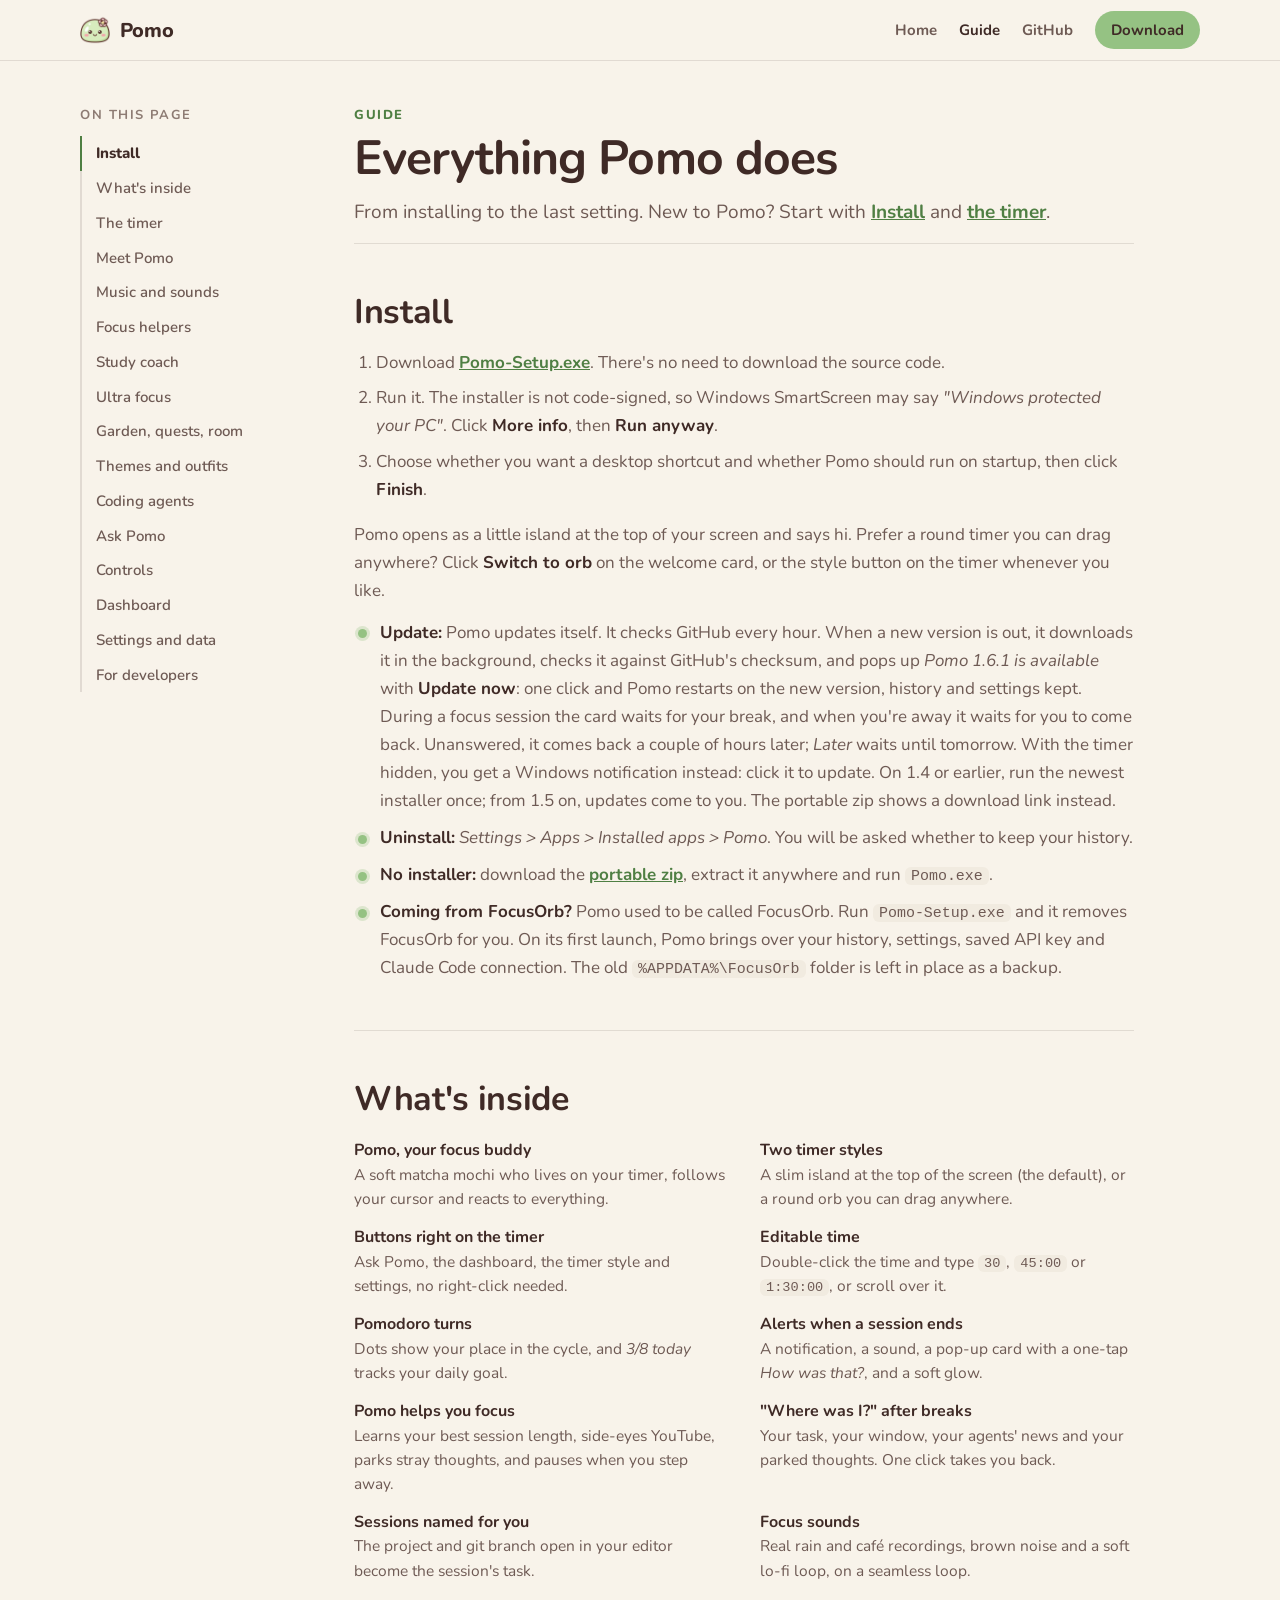
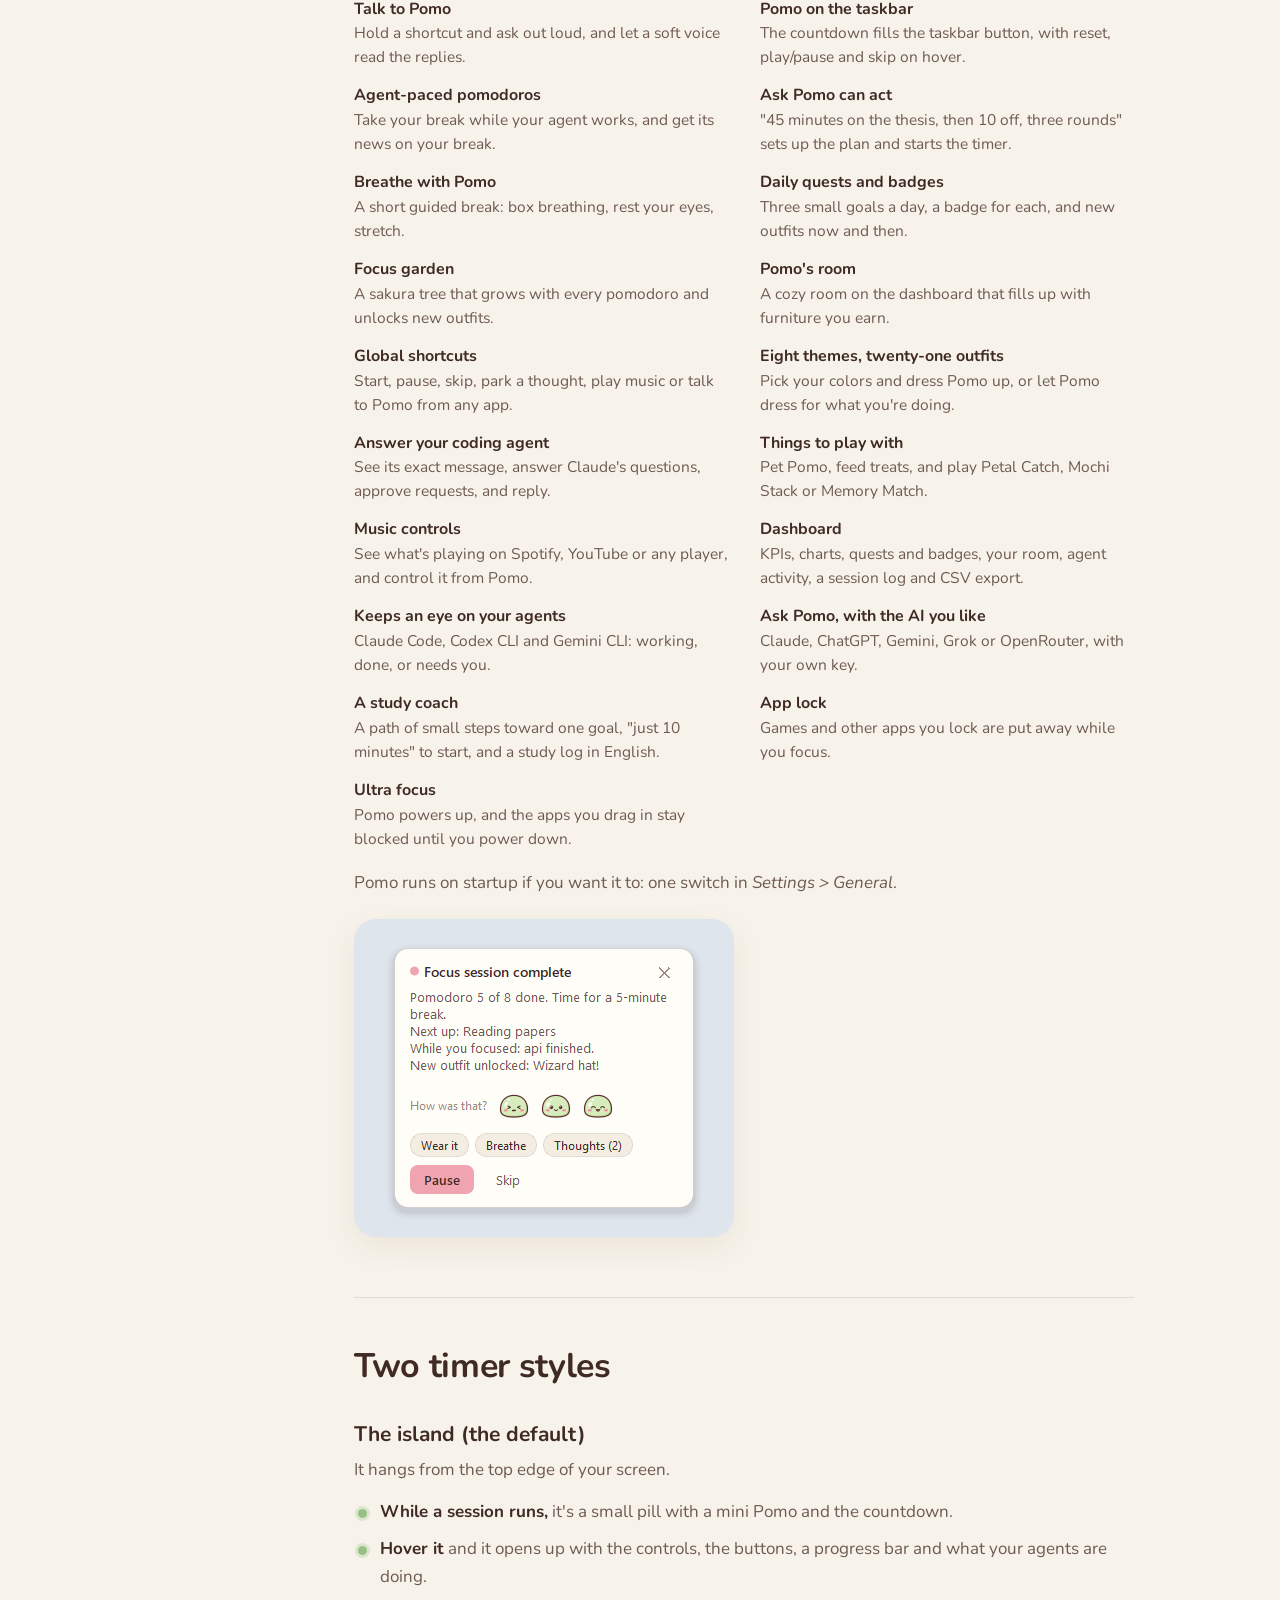
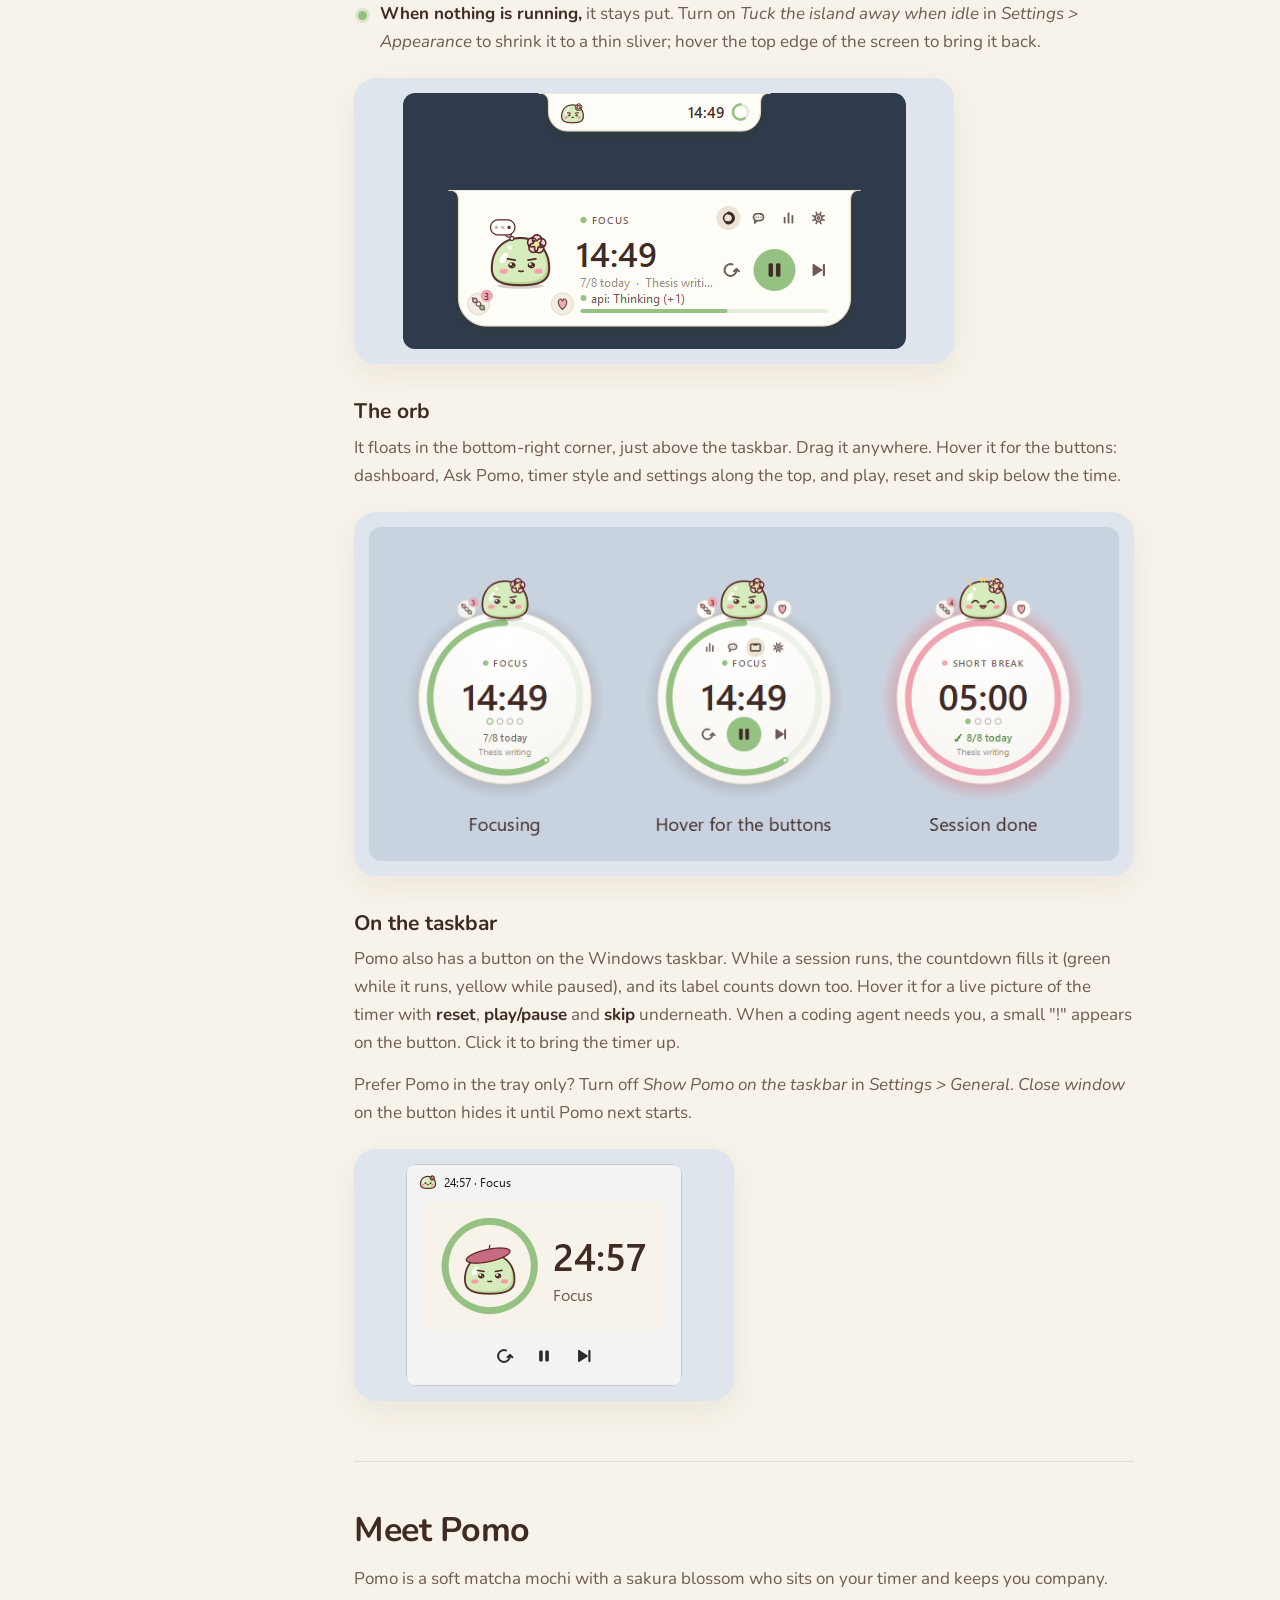
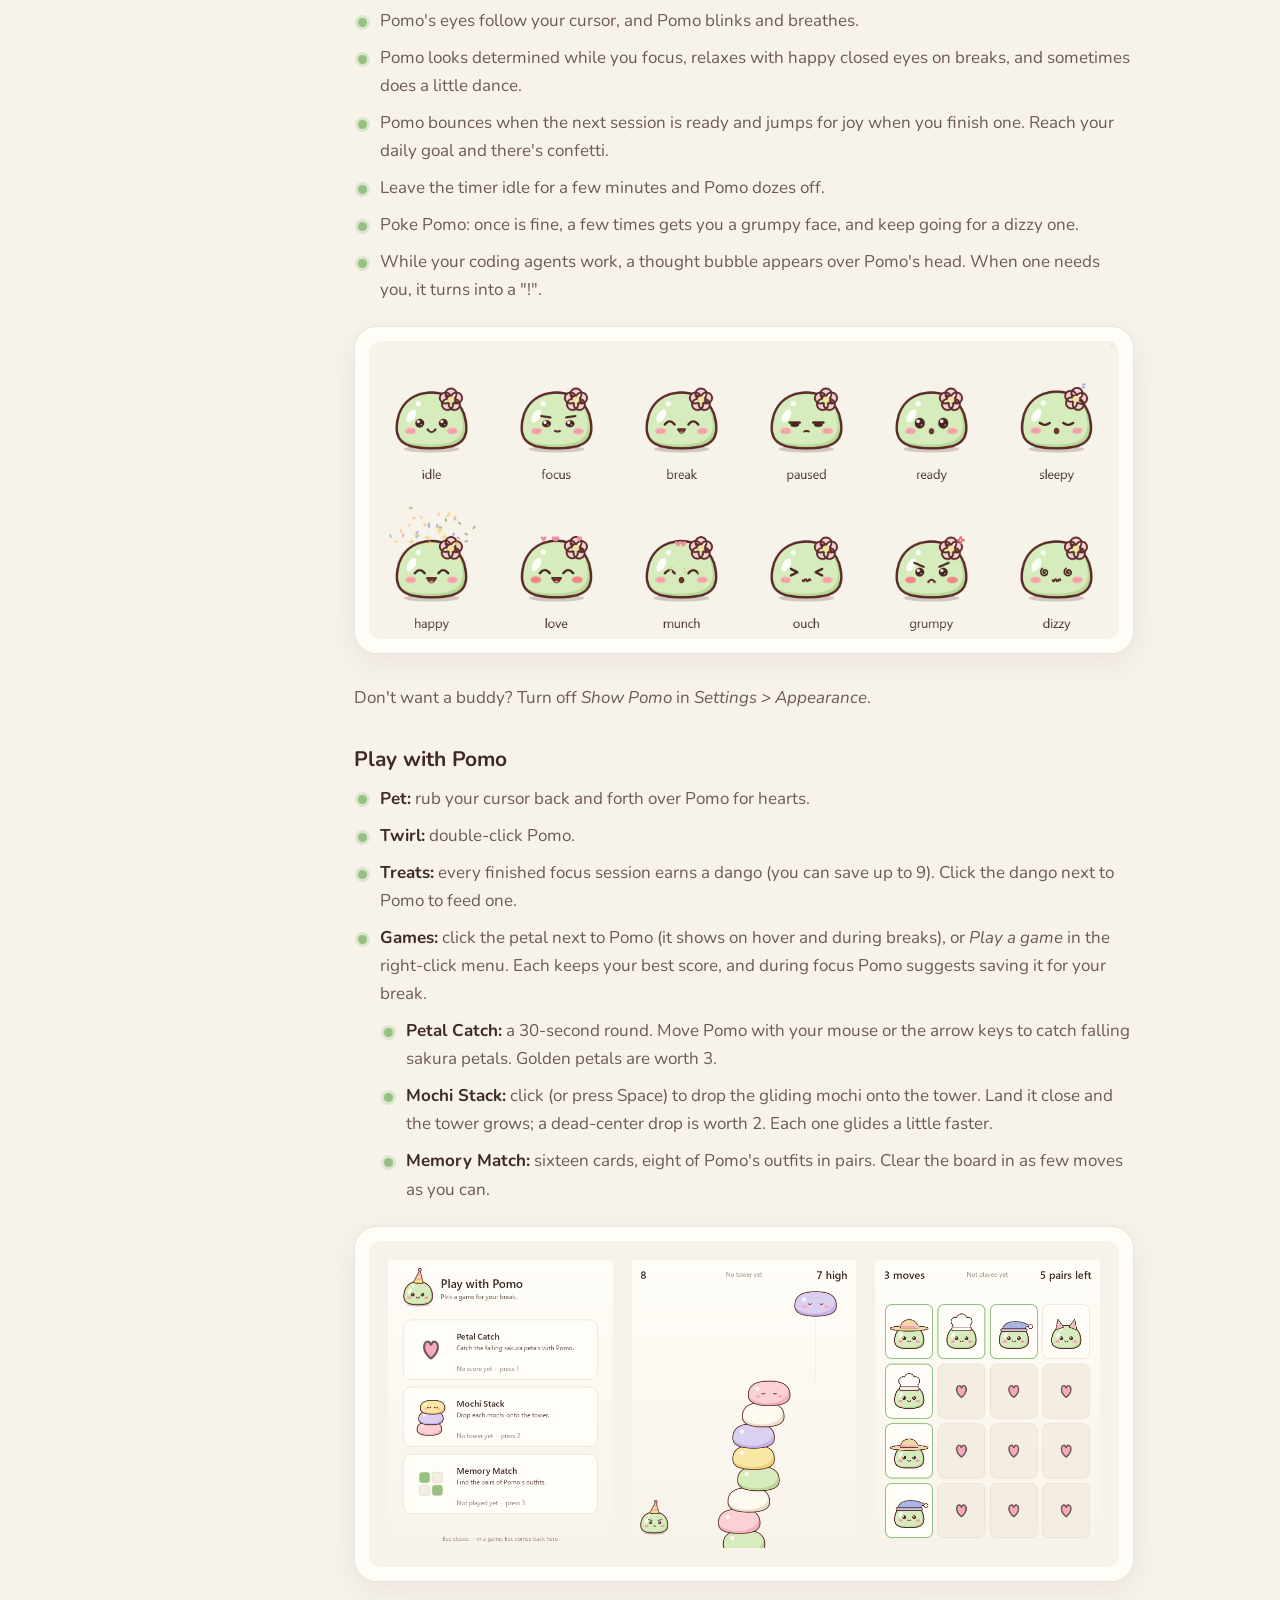
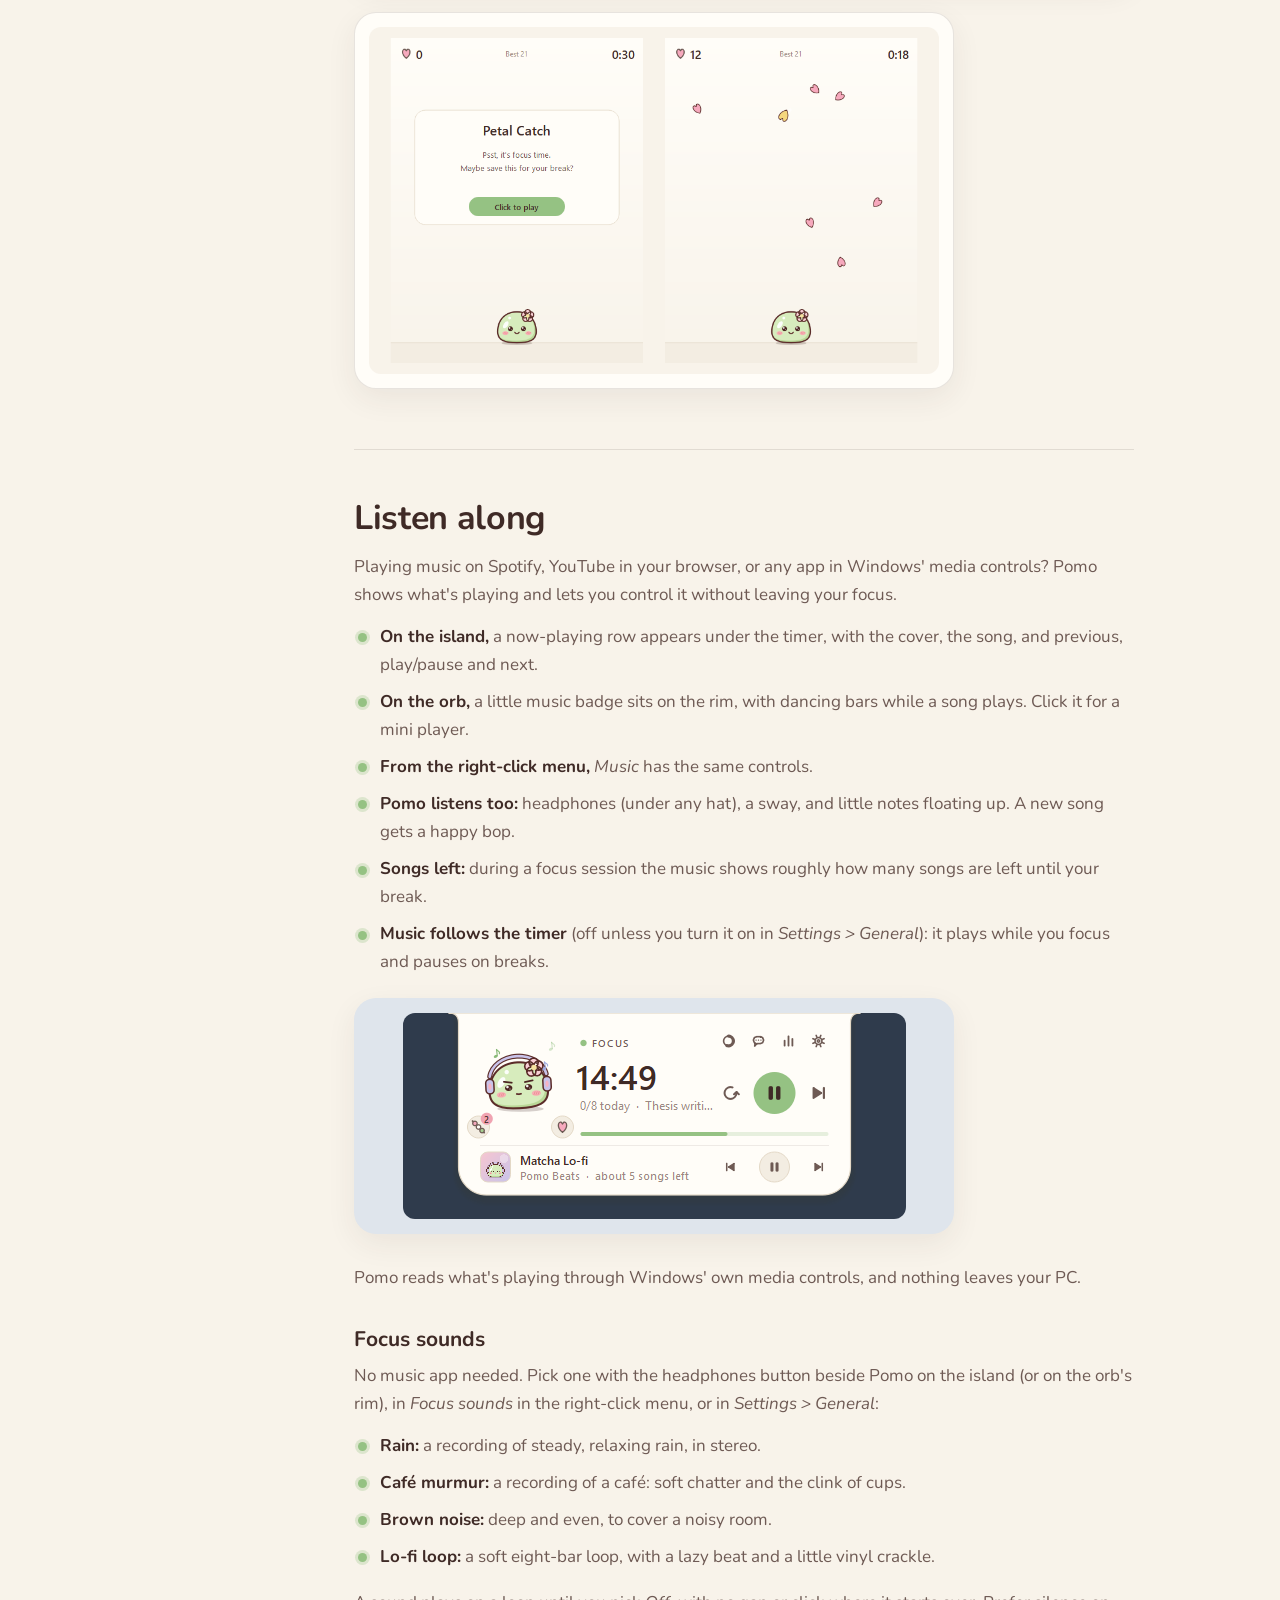
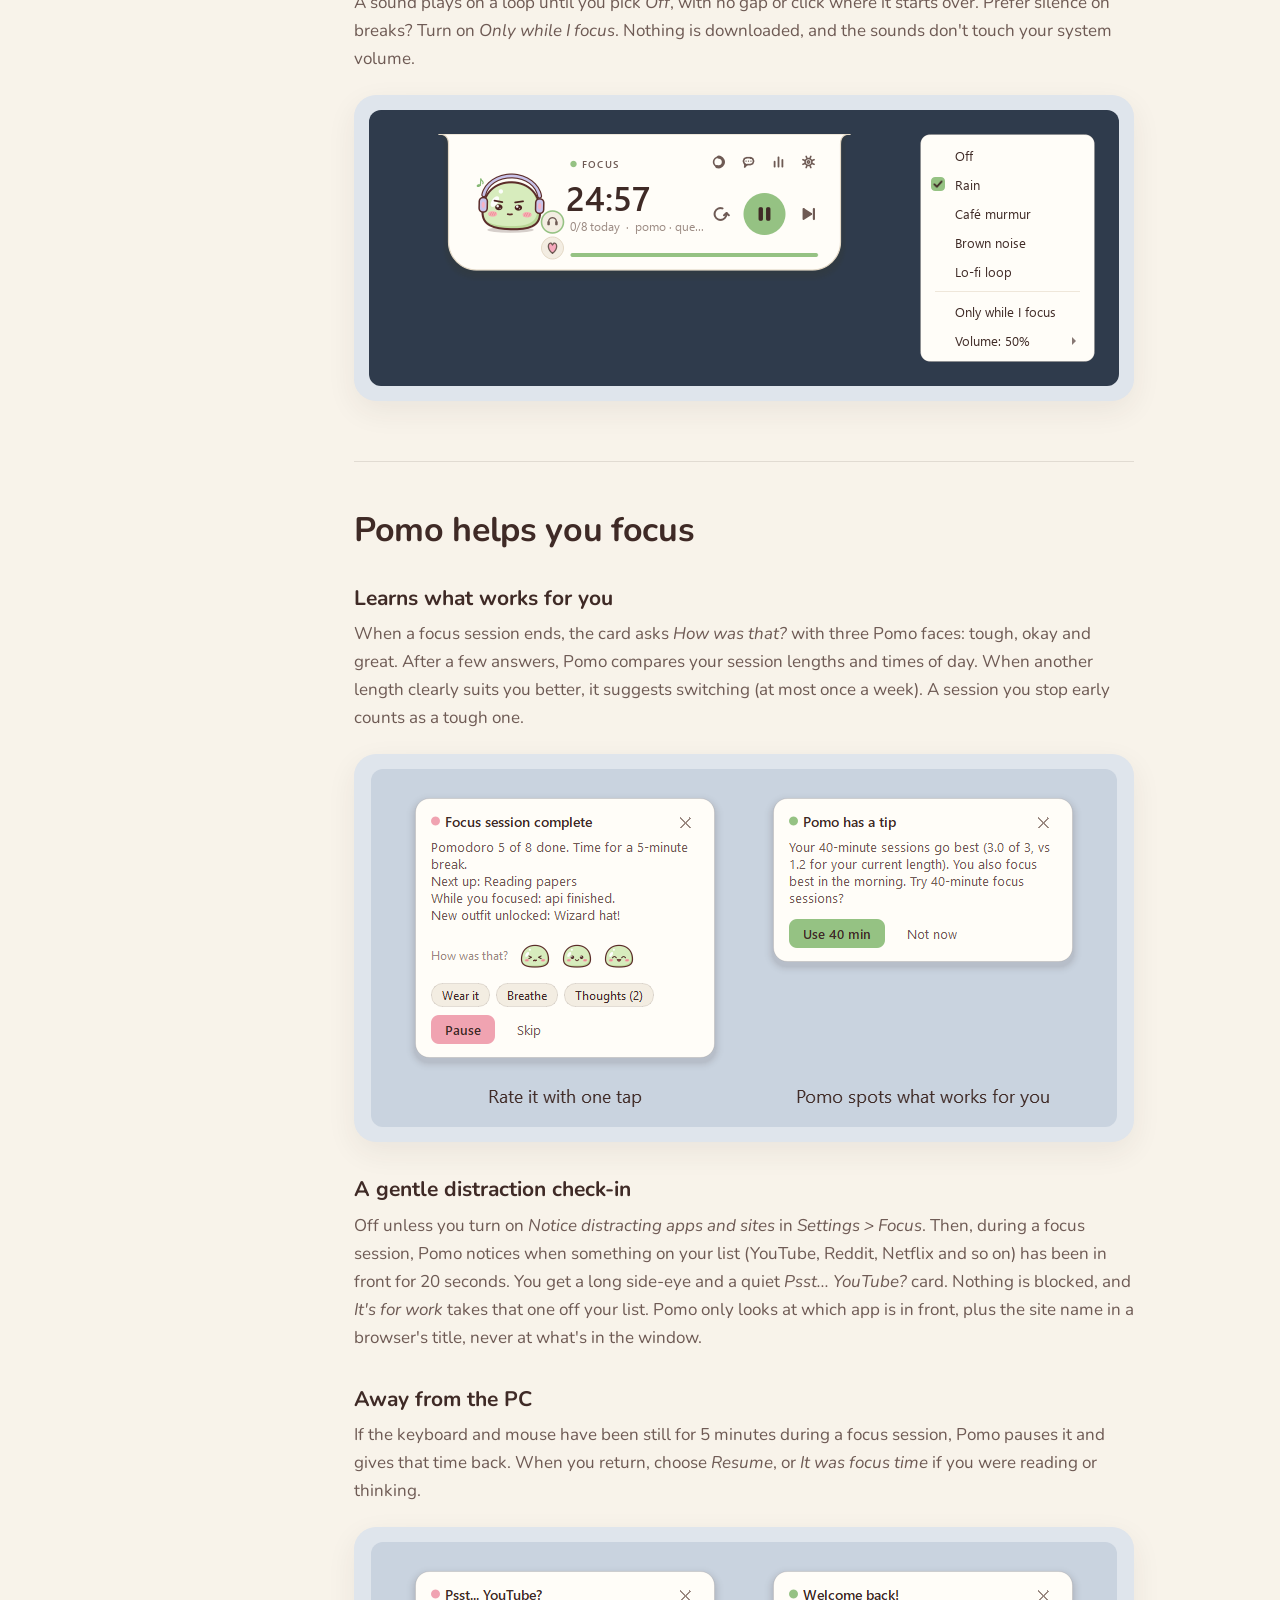
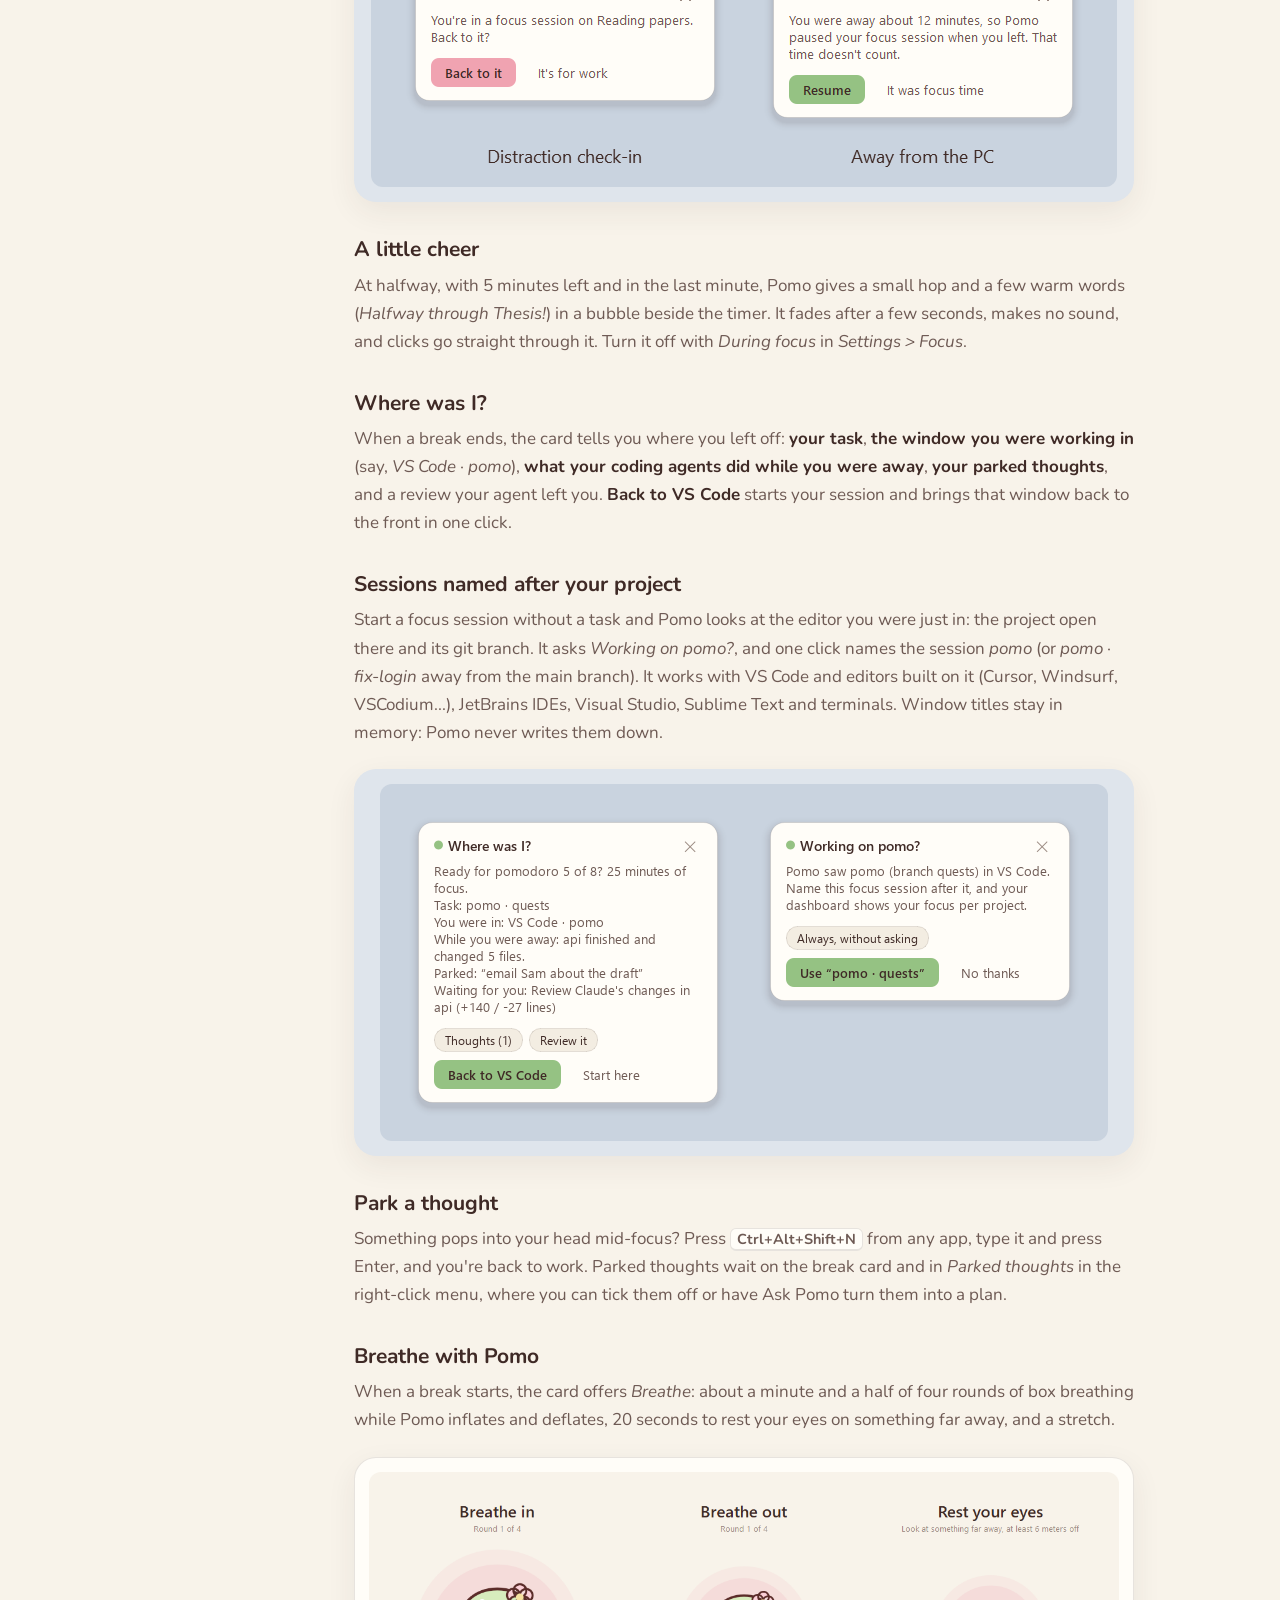
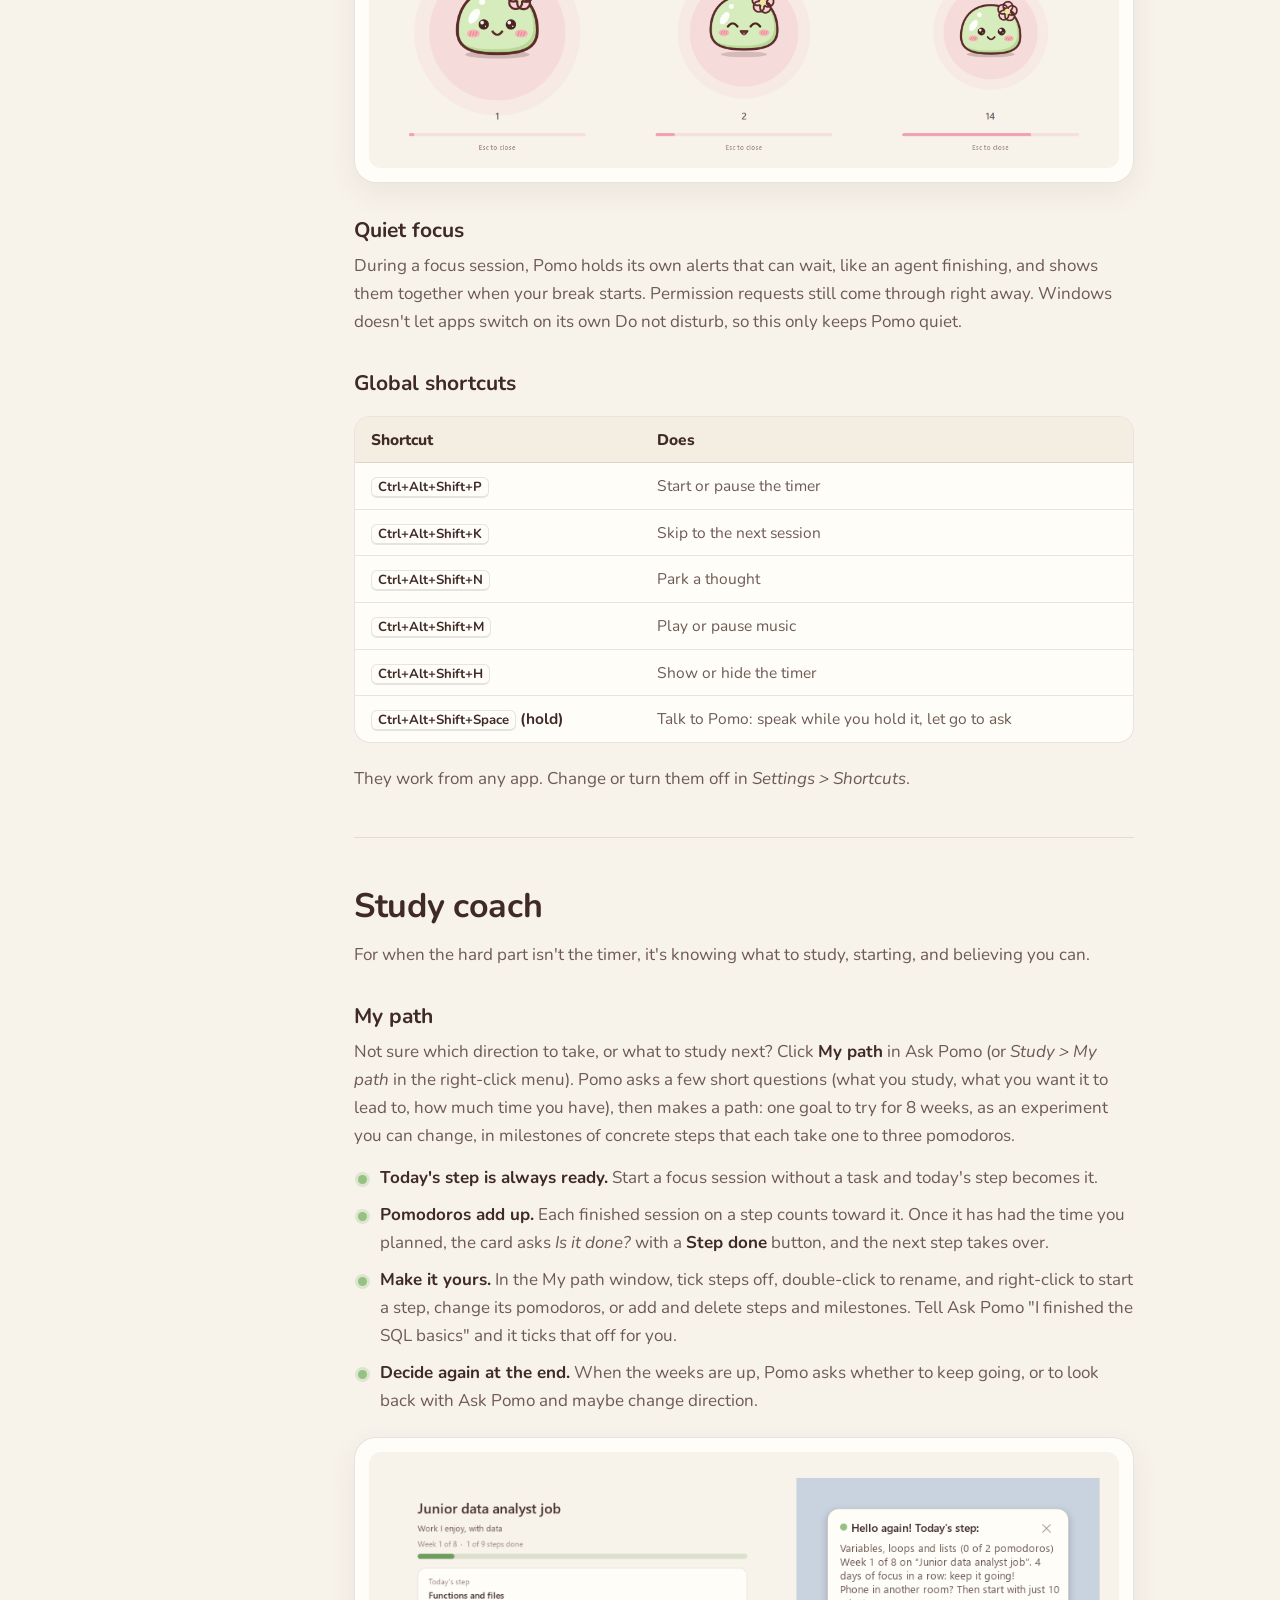
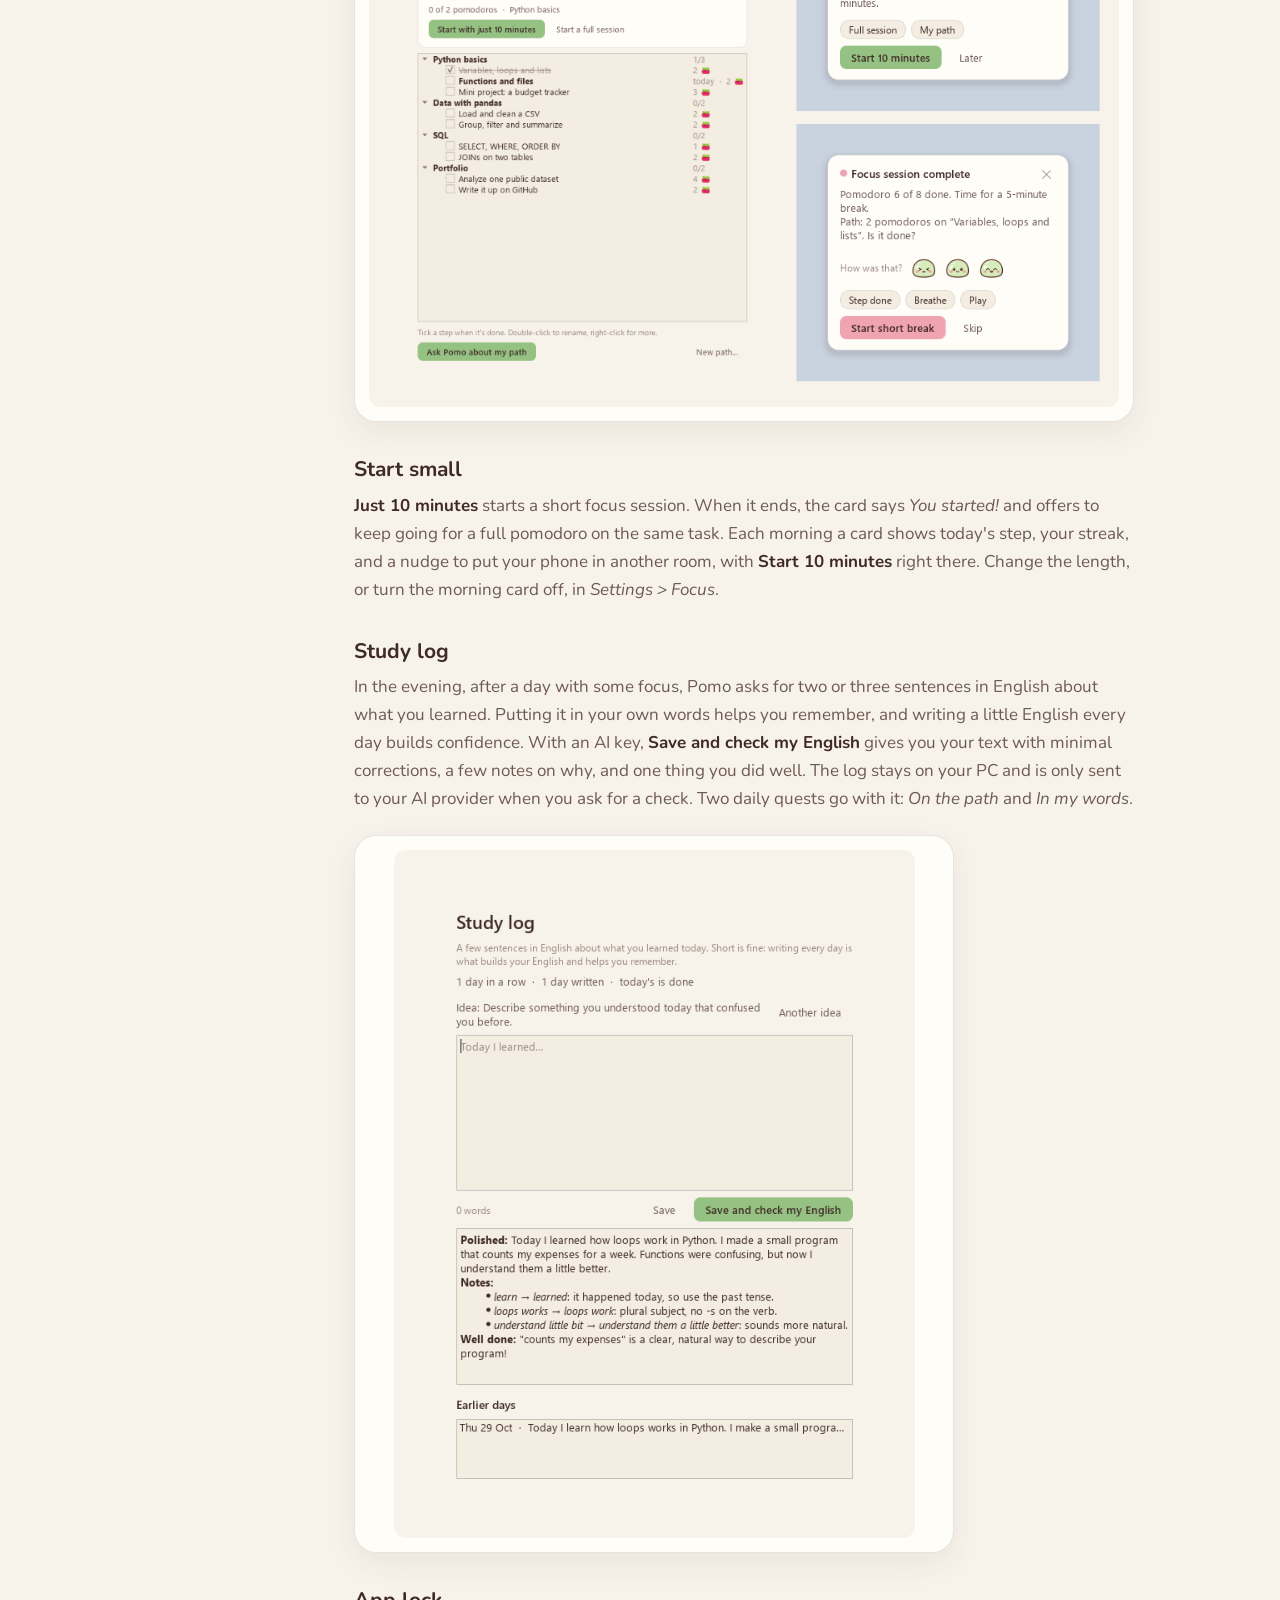
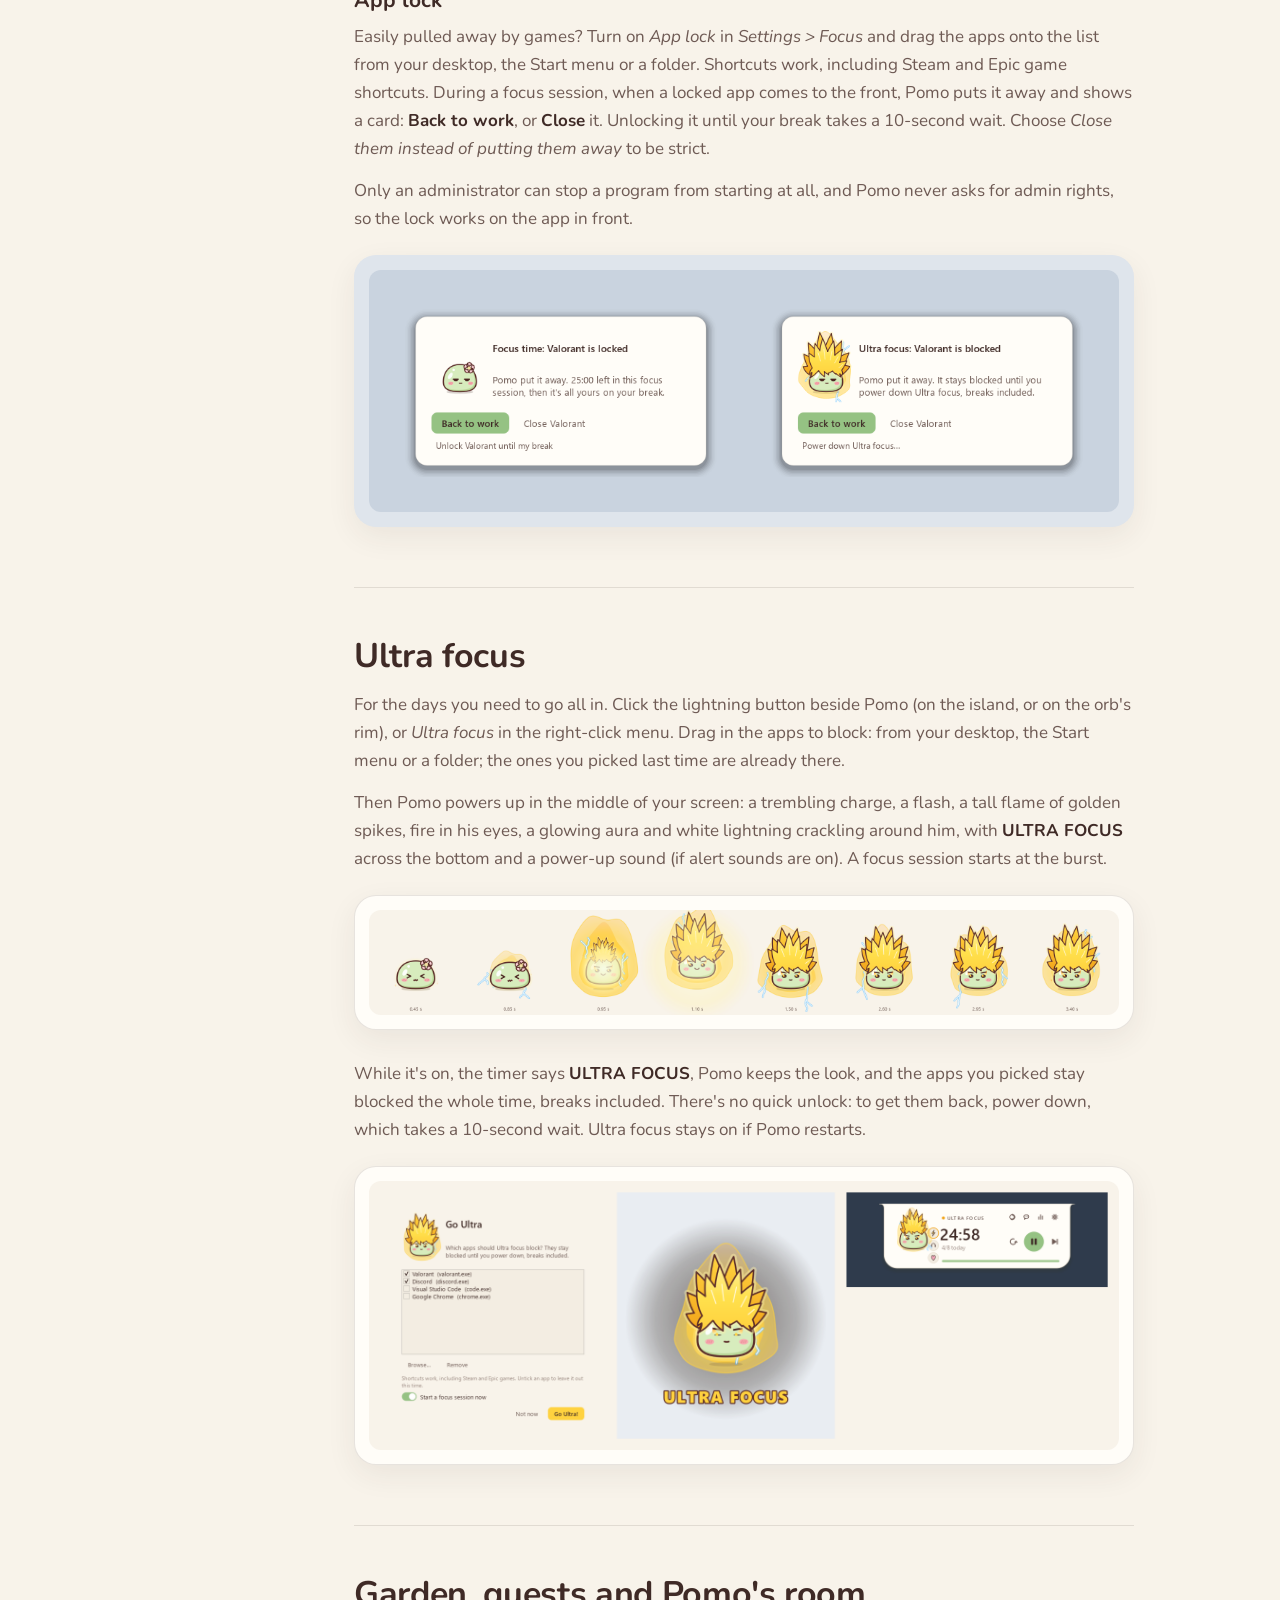
==== commit f3536915: "Docs: the study coach, app lock and Ultra focus in the README and on the website - README: Ultra foc" ====
--- a/docs/guide.html
+++ b/docs/guide.html
@@ -128,6 +128,9 @@
         <li><b>Dashboard</b>KPIs, charts, quests and badges, your room, agent activity, a session log and CSV export.</li>
         <li><b>Keeps an eye on your agents</b>Claude Code, Codex CLI and Gemini CLI: working, done, or needs you.</li>
         <li><b>Ask Pomo, with the AI you like</b>Claude, ChatGPT, Gemini, Grok or OpenRouter, with your own key.</li>
+        <li><b>A study coach</b>A path of small steps toward one goal, "just 10 minutes" to start, and a study log in English.</li>
+        <li><b>App lock</b>Games and other apps you lock are put away while you focus.</li>
+        <li><b>Ultra focus</b>Pomo powers up, and the apps you drag in stay blocked until you power down.</li>
       </ul>
       <p>Pomo runs on startup if you want it to: one switch in <i>Settings &gt; General</i>.</p>
       <figure class="shot desk small"><img src="popup.png" alt="The card when a focus session ends: what's next, agent news, a new outfit, How was that? with three Pomo faces, and Breathe and Thoughts" width="328" height="288" loading="lazy"></figure>
@@ -246,6 +249,38 @@
       <p>They work from any app. Change or turn them off in <i>Settings &gt; Shortcuts</i>.</p>
     </section>
 
+    <section id="study" data-title="Study coach">
+      <h2>Study coach</h2>
+      <p>For when the hard part isn't the timer, it's knowing what to study, starting, and believing you can.</p>
+      <h3>My path</h3>
+      <p>Not sure which direction to take, or what to study next? Click <b>My path</b> in Ask Pomo (or <i>Study &gt; My path</i> in the right-click menu). Pomo asks a few short questions (what you study, what you want it to lead to, how much time you have), then makes a path: one goal to try for 8 weeks, as an experiment you can change, in milestones of concrete steps that each take one to three pomodoros.</p>
+      <ul class="dots">
+        <li><b>Today's step is always ready.</b> Start a focus session without a task and today's step becomes it.</li>
+        <li><b>Pomodoros add up.</b> Each finished session on a step counts toward it. Once it has had the time you planned, the card asks <i>Is it done?</i> with a <b>Step done</b> button, and the next step takes over.</li>
+        <li><b>Make it yours.</b> In the My path window, tick steps off, double-click to rename, and right-click to start a step, change its pomodoros, or add and delete steps and milestones. Tell Ask Pomo "I finished the SQL basics" and it ticks that off for you.</li>
+        <li><b>Decide again at the end.</b> When the weeks are up, Pomo asks whether to keep going, or to look back with Ask Pomo and maybe change direction.</li>
+      </ul>
+      <figure class="shot"><img src="study.png" alt="The My path window, the morning card with today's step, and a session card asking if the step is done" width="930" height="688" loading="lazy"></figure>
+      <h3>Start small</h3>
+      <p><b>Just 10 minutes</b> starts a short focus session. When it ends, the card says <i>You started!</i> and offers to keep going for a full pomodoro on the same task. Each morning a card shows today's step, your streak, and a nudge to put your phone in another room, with <b>Start 10 minutes</b> right there. Change the length, or turn the morning card off, in <i>Settings &gt; Focus</i>.</p>
+      <h3>Study log</h3>
+      <p>In the evening, after a day with some focus, Pomo asks for two or three sentences in English about what you learned. Putting it in your own words helps you remember, and writing a little English every day builds confidence. With an AI key, <b>Save and check my English</b> gives you your text with minimal corrections, a few notes on why, and one thing you did well. The log stays on your PC and is only sent to your AI provider when you ask for a check. Two daily quests go with it: <i>On the path</i> and <i>In my words</i>.</p>
+      <figure class="shot medium"><img src="studylog.png" alt="The study log, with Pomo's notes on the English" width="521" height="688" loading="lazy"></figure>
+      <h3 id="applock">App lock</h3>
+      <p>Easily pulled away by games? Turn on <i>App lock</i> in <i>Settings &gt; Focus</i> and drag the apps onto the list from your desktop, the Start menu or a folder. Shortcuts work, including Steam and Epic game shortcuts. During a focus session, when a locked app comes to the front, Pomo puts it away and shows a card: <b>Back to work</b>, or <b>Close</b> it. Unlocking it until your break takes a 10-second wait. Choose <i>Close them instead of putting them away</i> to be strict.</p>
+      <p>Only an administrator can stop a program from starting at all, and Pomo never asks for admin rights, so the lock works on the app in front.</p>
+      <figure class="shot desk"><img src="applock.png" alt="The lock card, and its Ultra focus version" width="1032" height="333" loading="lazy"></figure>
+    </section>
+
+    <section id="ultra" data-title="Ultra focus">
+      <h2>Ultra focus</h2>
+      <p>For the days you need to go all in. Click the lightning button beside Pomo (on the island, or on the orb's rim), or <i>Ultra focus</i> in the right-click menu. Drag in the apps to block: from your desktop, the Start menu or a folder; the ones you picked last time are already there.</p>
+      <p>Then Pomo powers up in the middle of your screen: a trembling charge, a flash, a tall flame of golden spikes, fire in his eyes, a glowing aura and white lightning crackling around him, with <b>ULTRA FOCUS</b> across the bottom and a power-up sound (if alert sounds are on). A focus session starts at the burst.</p>
+      <figure class="shot"><img src="ultra_transform.png" alt="Pomo's power-up, frame by frame" width="2080" height="290" loading="lazy"></figure>
+      <p>While it's on, the timer says <b>ULTRA FOCUS</b>, Pomo keeps the look, and the apps you picked stay blocked the whole time, breaks included. There's no quick unlock: to get them back, power down, which takes a 10-second wait. Ultra focus stays on if Pomo restarts.</p>
+      <figure class="shot"><img src="ultra.png" alt="Go Ultra: the apps dragged in, the transformation, and the island in Ultra focus" width="1582" height="568" loading="lazy"></figure>
+    </section>
+
     <section id="rewards" data-title="Garden, quests, room">
       <h2>Garden, quests and Pomo's room</h2>
       <h3>Focus garden</h3>
@@ -266,7 +301,7 @@
           <tr><td>Perfect timing</td><td>Take a break while a coding agent works</td></tr>
         </table>
       </div>
-      <p>There are thirteen in all. Each one earns its badge (badges count up when you earn them again), and finishing all three in a day earns <i>Perfect day</i>. Quests also unlock outfits: a star clip at 5 quests, bunny ears at 15 and a strawberry hat at 30. Turn them off in <i>Settings &gt; Focus</i>.</p>
+      <p>There are fifteen in all. Each one earns its badge (badges count up when you earn them again), and finishing all three in a day earns <i>Perfect day</i>. Quests also unlock outfits: a star clip at 5 quests, bunny ears at 15 and a strawberry hat at 30. Turn them off in <i>Settings &gt; Focus</i>.</p>
       <figure class="shot"><img src="quests.png" alt="Today's quests and the badge shelf" width="1220" height="319" loading="lazy"></figure>
       <h3 id="room">Pomo's room</h3>
       <p>Pomo has a room on the dashboard. It starts with a cushion and a rug under a window, and fills up as you go.</p>
@@ -368,7 +403,8 @@
           <tr><td>Play</td><td>Poke, pet or double-click Pomo; click the dango to feed a treat or the petal for the games</td></tr>
           <tr><td>Music and sounds</td><td>The now-playing row or music badge; the headphones button beside Pomo for focus sounds</td></tr>
           <tr><td>Taskbar</td><td>Hover Pomo's taskbar button for reset, play/pause and skip</td></tr>
-          <tr><td>Everything else</td><td>Right-click: switch mode, add time, set task, your plan, parked thoughts, daily goal, timer style, theme, outfit, Pomo's room, Ask Pomo, games, Breathe, focus sounds, quests, music, reviews, coding agents, run on startup, hide, quit</td></tr>
+          <tr><td>Ultra focus</td><td>The lightning button beside Pomo (it glows gold while it's on)</td></tr>
+          <tr><td>Everything else</td><td>Right-click: switch mode, add time, set task, your plan, parked thoughts, daily goal, timer style, theme, outfit, Pomo's room, Study, Ultra focus, Ask Pomo, games, Breathe, focus sounds, quests, music, reviews, coding agents, run on startup, hide, quit</td></tr>
           <tr><td>Tray icon</td><td>Click to bring the timer back; double-click for the dashboard</td></tr>
         </table>
       </div>
@@ -381,6 +417,7 @@
         <li><b>Today and KPIs:</b> focus time, pomodoros against your goal, change from the previous period, completion rate, streaks, peak hour, best day and break time.</li>
         <li><b>Charts:</b> daily focus with a goal line, a consistency heatmap, top tasks, time of day and weekday rhythm.</li>
         <li><b>Garden and insights:</b> your sakura tree, your best focus length, how sessions felt, your focus score and where your focus time went.</li>
+        <li><b>My path and Study log:</b> your goal and today's step, and your log's streak.</li>
         <li><b>Quests, badges and Pomo's room:</b> today's quests, every badge, the room you're furnishing and what's next to earn.</li>
         <li><b>Coding agents:</b> today's activity, how agent work overlapped with your focus and breaks, and changes waiting for review.</li>
         <li><b>Session log</b> with CSV export, and a range of 7 days, 30 days, 90 days or all time.</li>
@@ -394,7 +431,7 @@
         <table>
           <tr><th>Tab</th><th>What you can change</th></tr>
           <tr><td>Timer</td><td>Focus, short and long break lengths; long break interval; daily goal; auto-start</td></tr>
-          <tr><td>Focus</td><td>Session ratings, cheering, away detection, the distraction check-in, quiet focus, the break card, "Where was I?", naming sessions after your project, daily quests</td></tr>
+          <tr><td>Focus</td><td>Session ratings, cheering, away detection, the distraction check-in, quiet focus, the break card, "Where was I?", naming sessions after your project, daily quests, the morning card, starting small, the study log, app lock</td></tr>
           <tr><td>Alerts</td><td>Notifications, pop-up card, sound, volume, repeats, idle reminder</td></tr>
           <tr><td>Appearance</td><td>Theme, timer style, show Pomo, outfit, dressing for what you're doing, tucking the island away, orb size, opacity, always on top, colors</td></tr>
           <tr><td>Agents</td><td>Connect Claude Code, Codex CLI and Gemini CLI; reviews; approvals and wait times; finish notifications; answering questions; replies; break suggestions</td></tr>
@@ -404,7 +441,7 @@
         </table>
       </div>
       <h3 id="privacy">Your data</h3>
-      <p>Everything lives in <code>%APPDATA%\Pomo</code>: your settings (with quests, badges and your room), your history (sessions, ratings, agent activity, parked thoughts), the prepared focus sounds, a downloaded update until it's installed, and your API keys, encrypted. Window titles are never written to disk, and voice recordings only pass through a temporary file that's deleted right away. To check for updates, Pomo asks GitHub's public API every hour; nothing about you is sent with it.</p>
+      <p>Everything lives in <code>%APPDATA%\Pomo</code>: your settings (with quests, badges, your room and your path), your history (sessions, ratings, agent activity, parked thoughts, your study log), the prepared focus sounds, a downloaded update until it's installed, and your API keys, encrypted. Window titles are never written to disk, and voice recordings only pass through a temporary file that's deleted right away. To check for updates, Pomo asks GitHub's public API every hour; nothing about you is sent with it.</p>
     </section>
 
     <section id="developers" data-title="For developers">
@@ -459,6 +496,12 @@
 pomodoro/breathe.py         Breathe with Pomo
 pomodoro/garden.py          the focus garden and outfit unlocks
 pomodoro/room.py            Pomo's room: the items, what earns them, and their drawings
+pomodoro/studypath.py       your path: goal, milestones, steps and today's step
+pomodoro/path_window.py     the My path window
+pomodoro/studylog.py        the study log in English, and its gentle English tutor
+pomodoro/applock.py         app lock and the lock card; dragged-in apps and shortcuts
+pomodoro/ultra.py           Ultra focus drawings: aura, golden hair, fire in the eyes
+pomodoro/ultra_mode.py      Ultra focus windows: picking apps, the transformation, powering down
 pomodoro/hotkeys.py         global shortcuts (Win32 RegisterHotKey)
 pomodoro/music_card.py      the mini player card
 pomodoro/dashboard.py       dashboard window
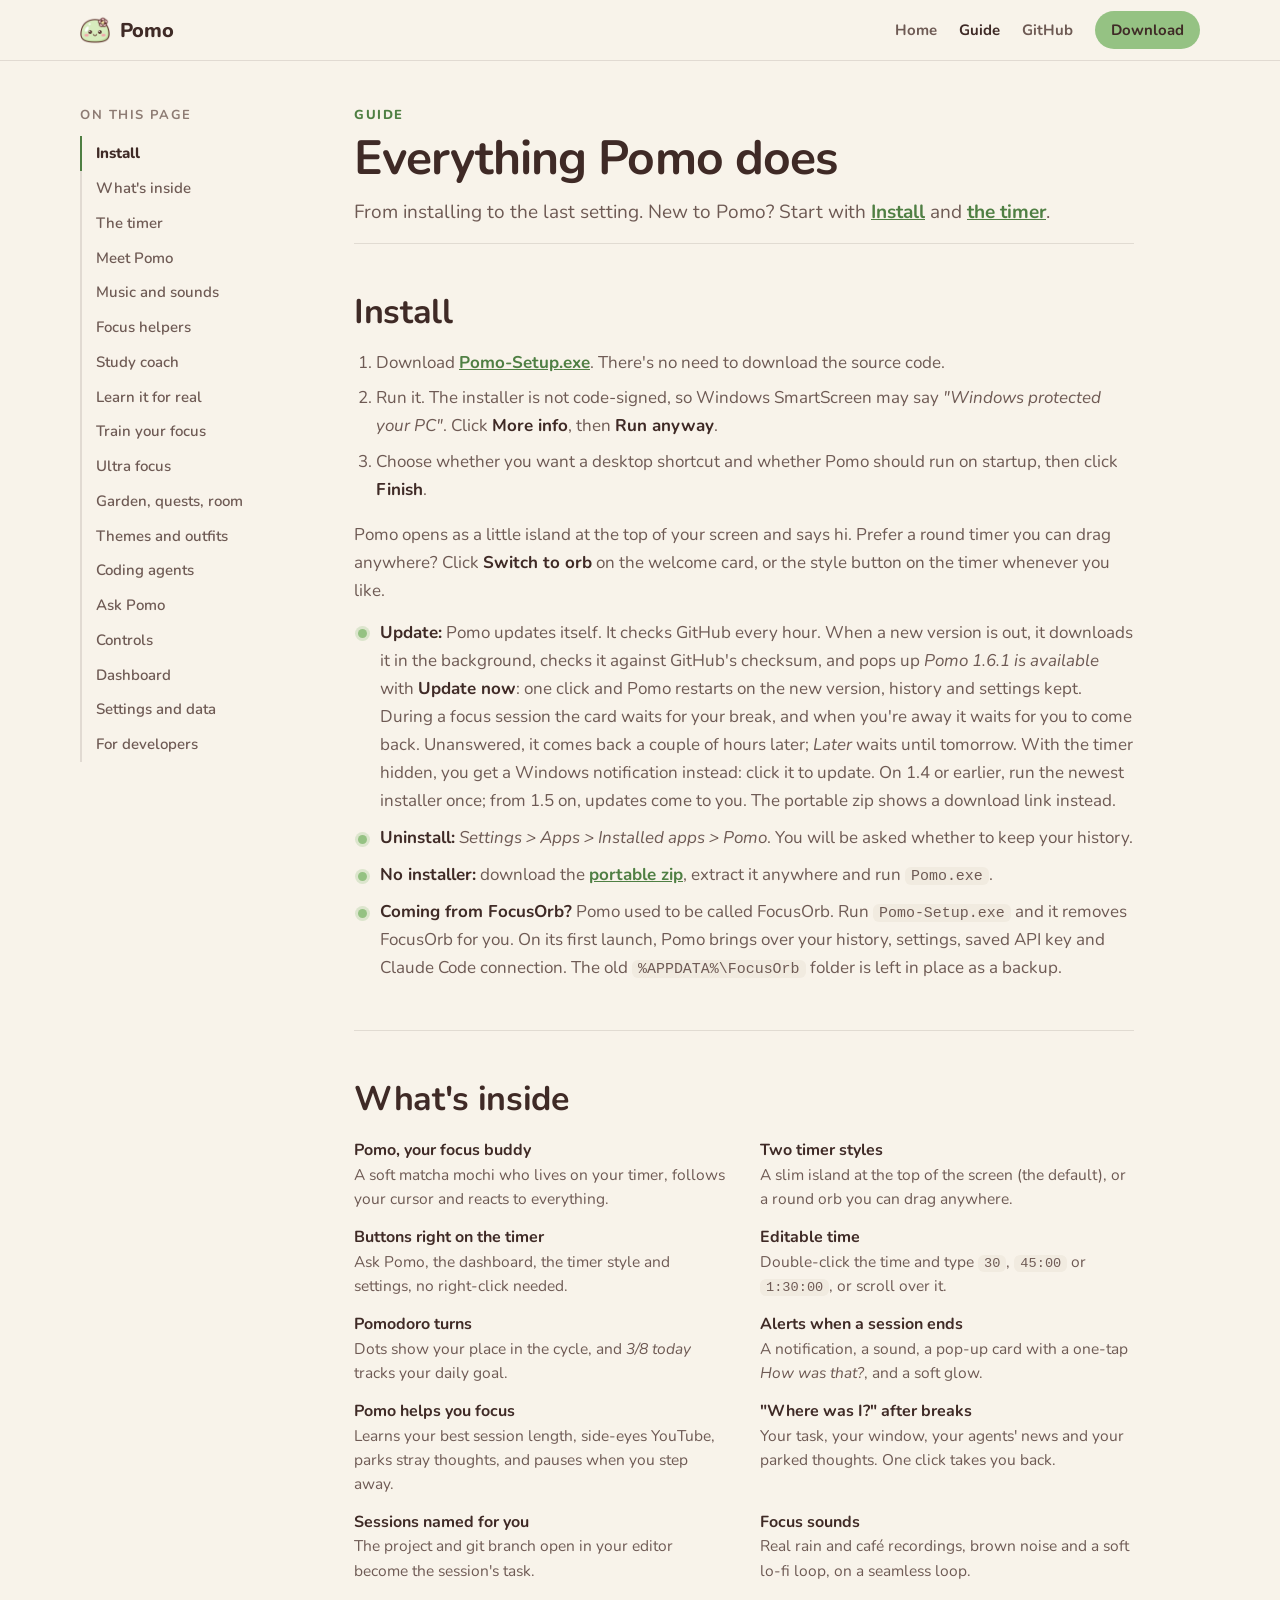
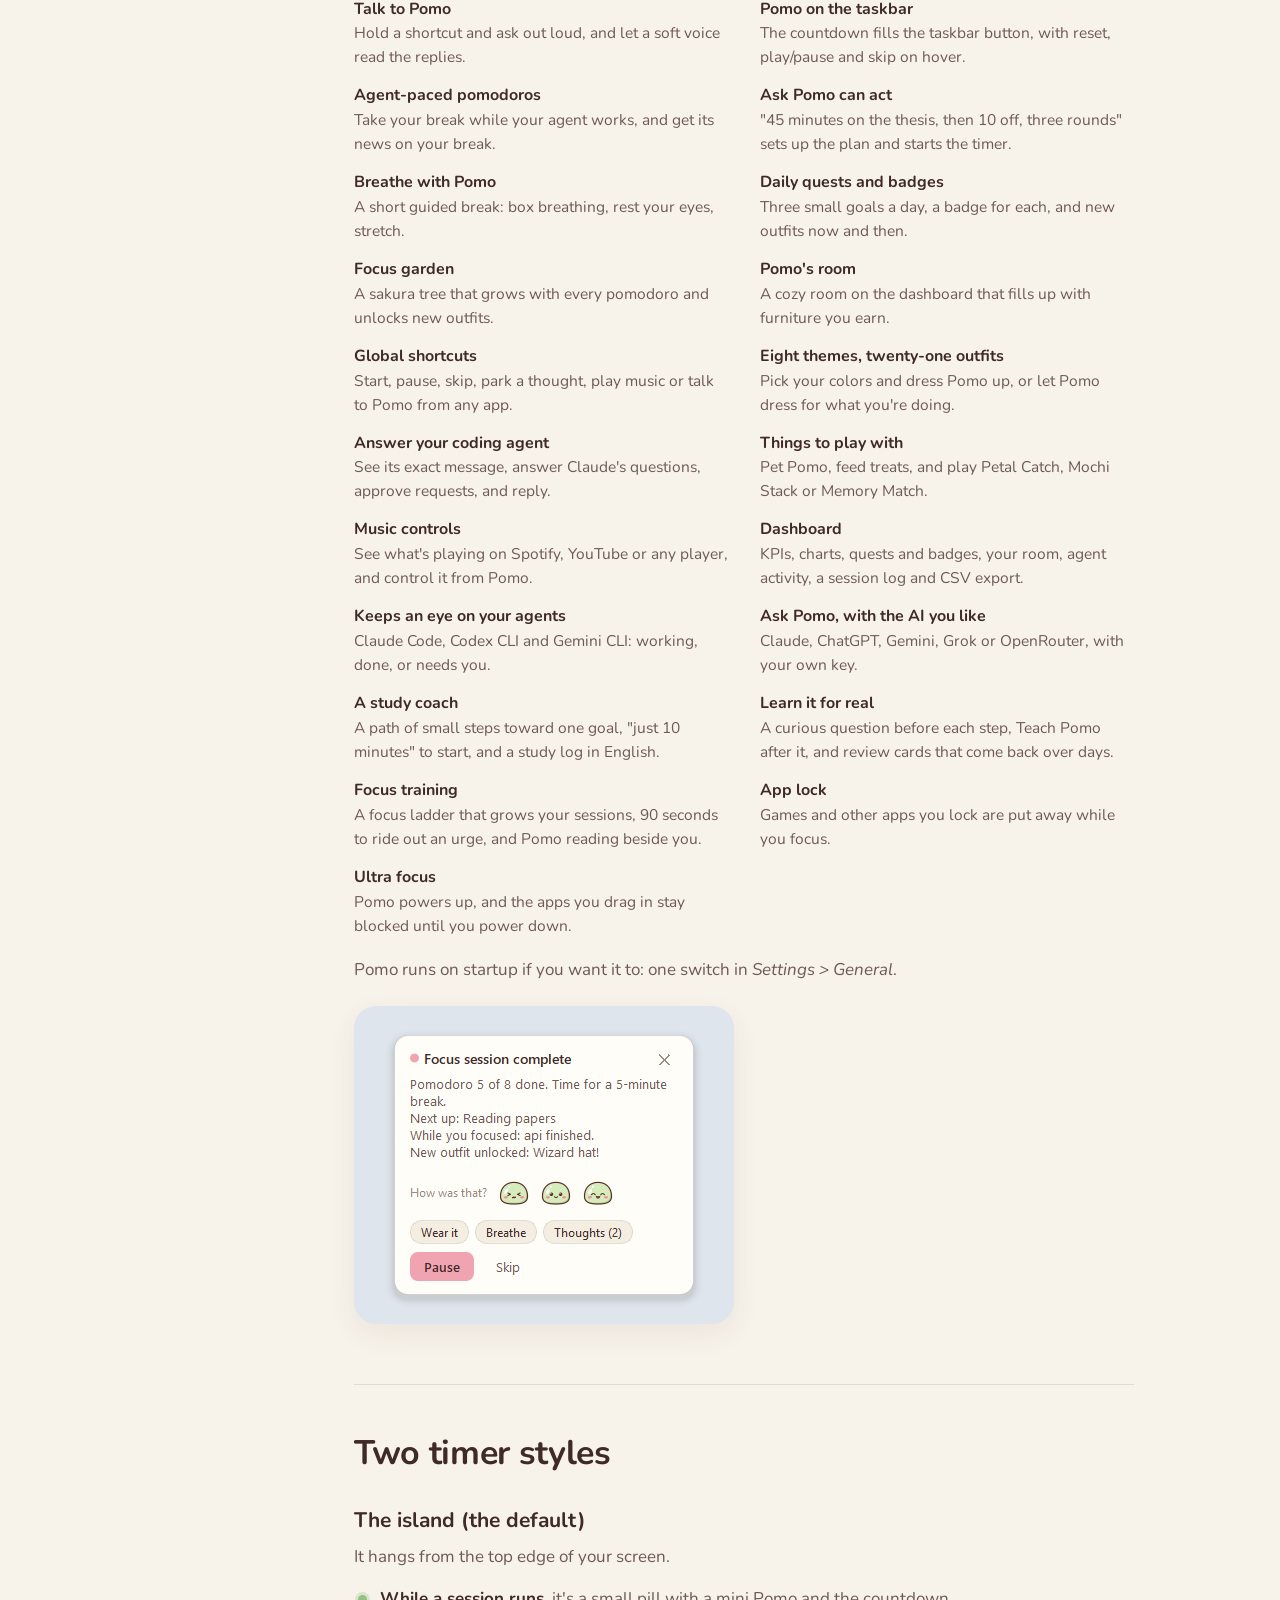
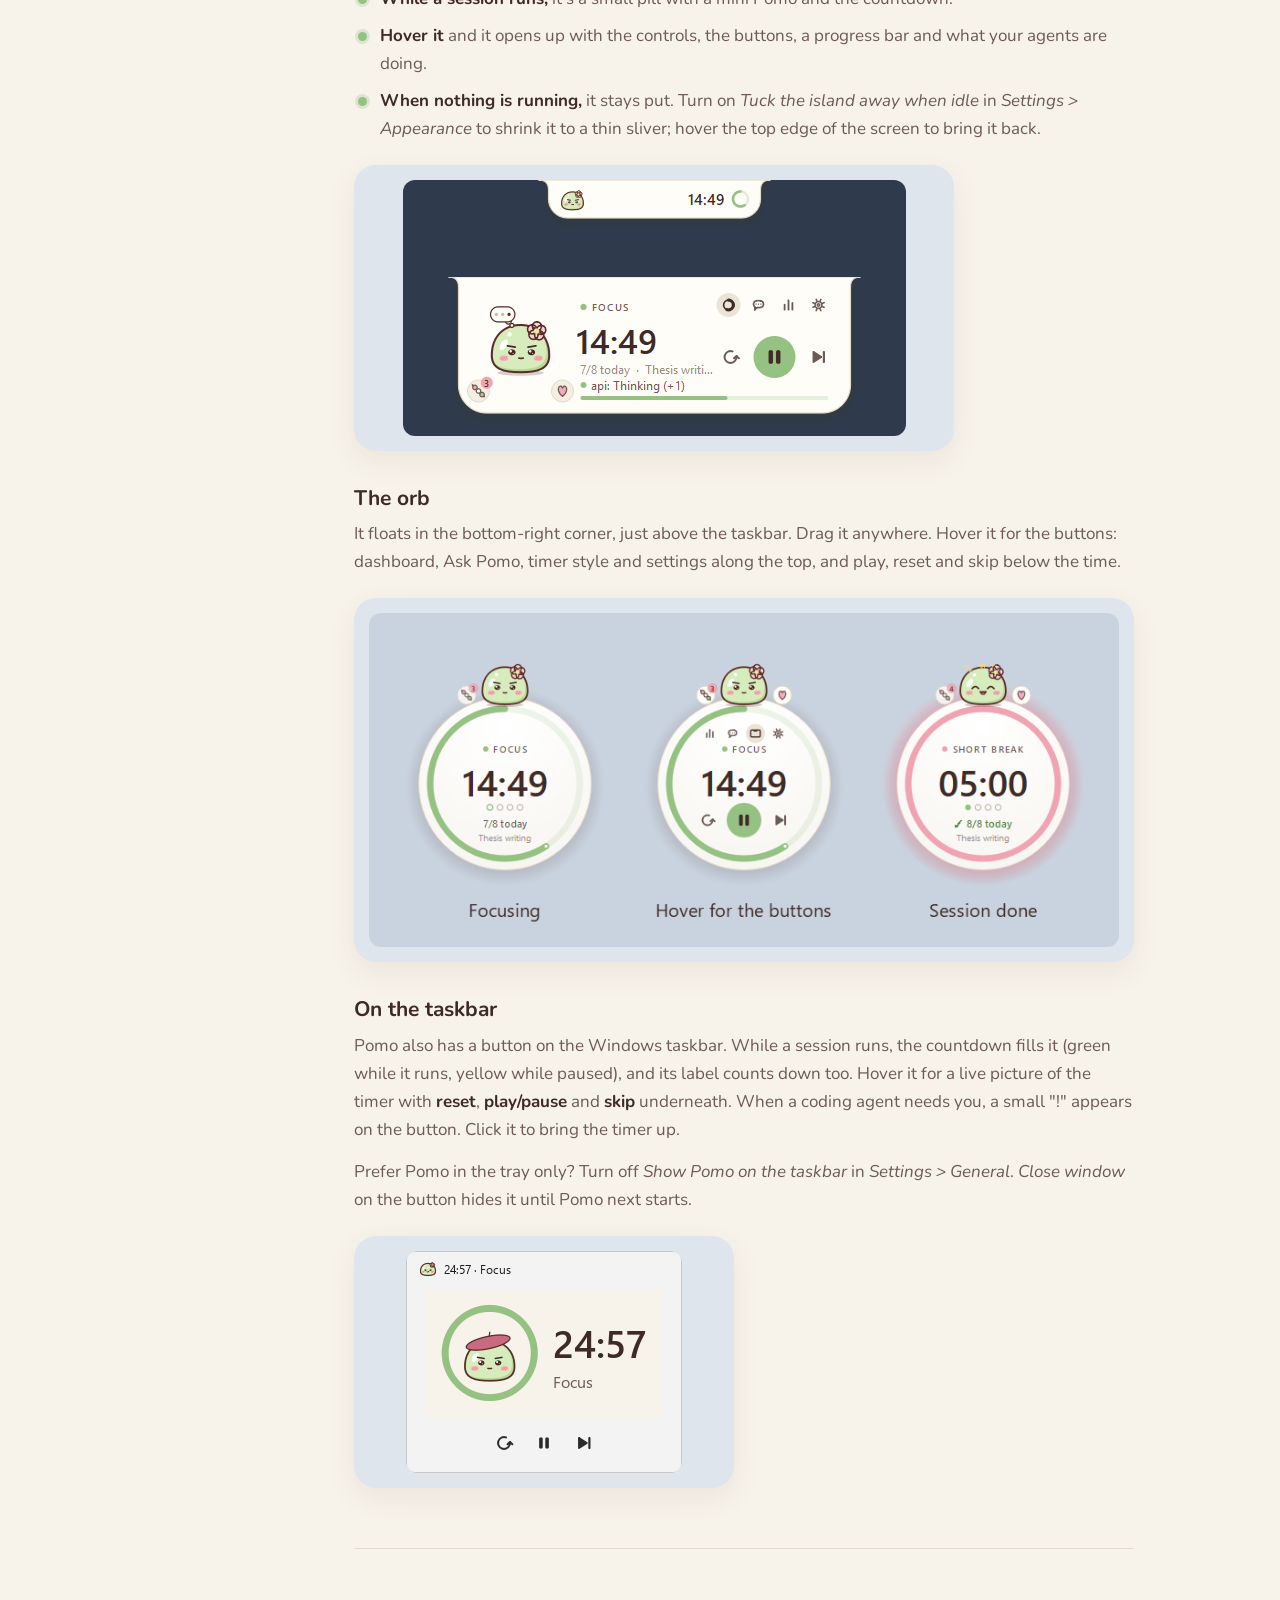
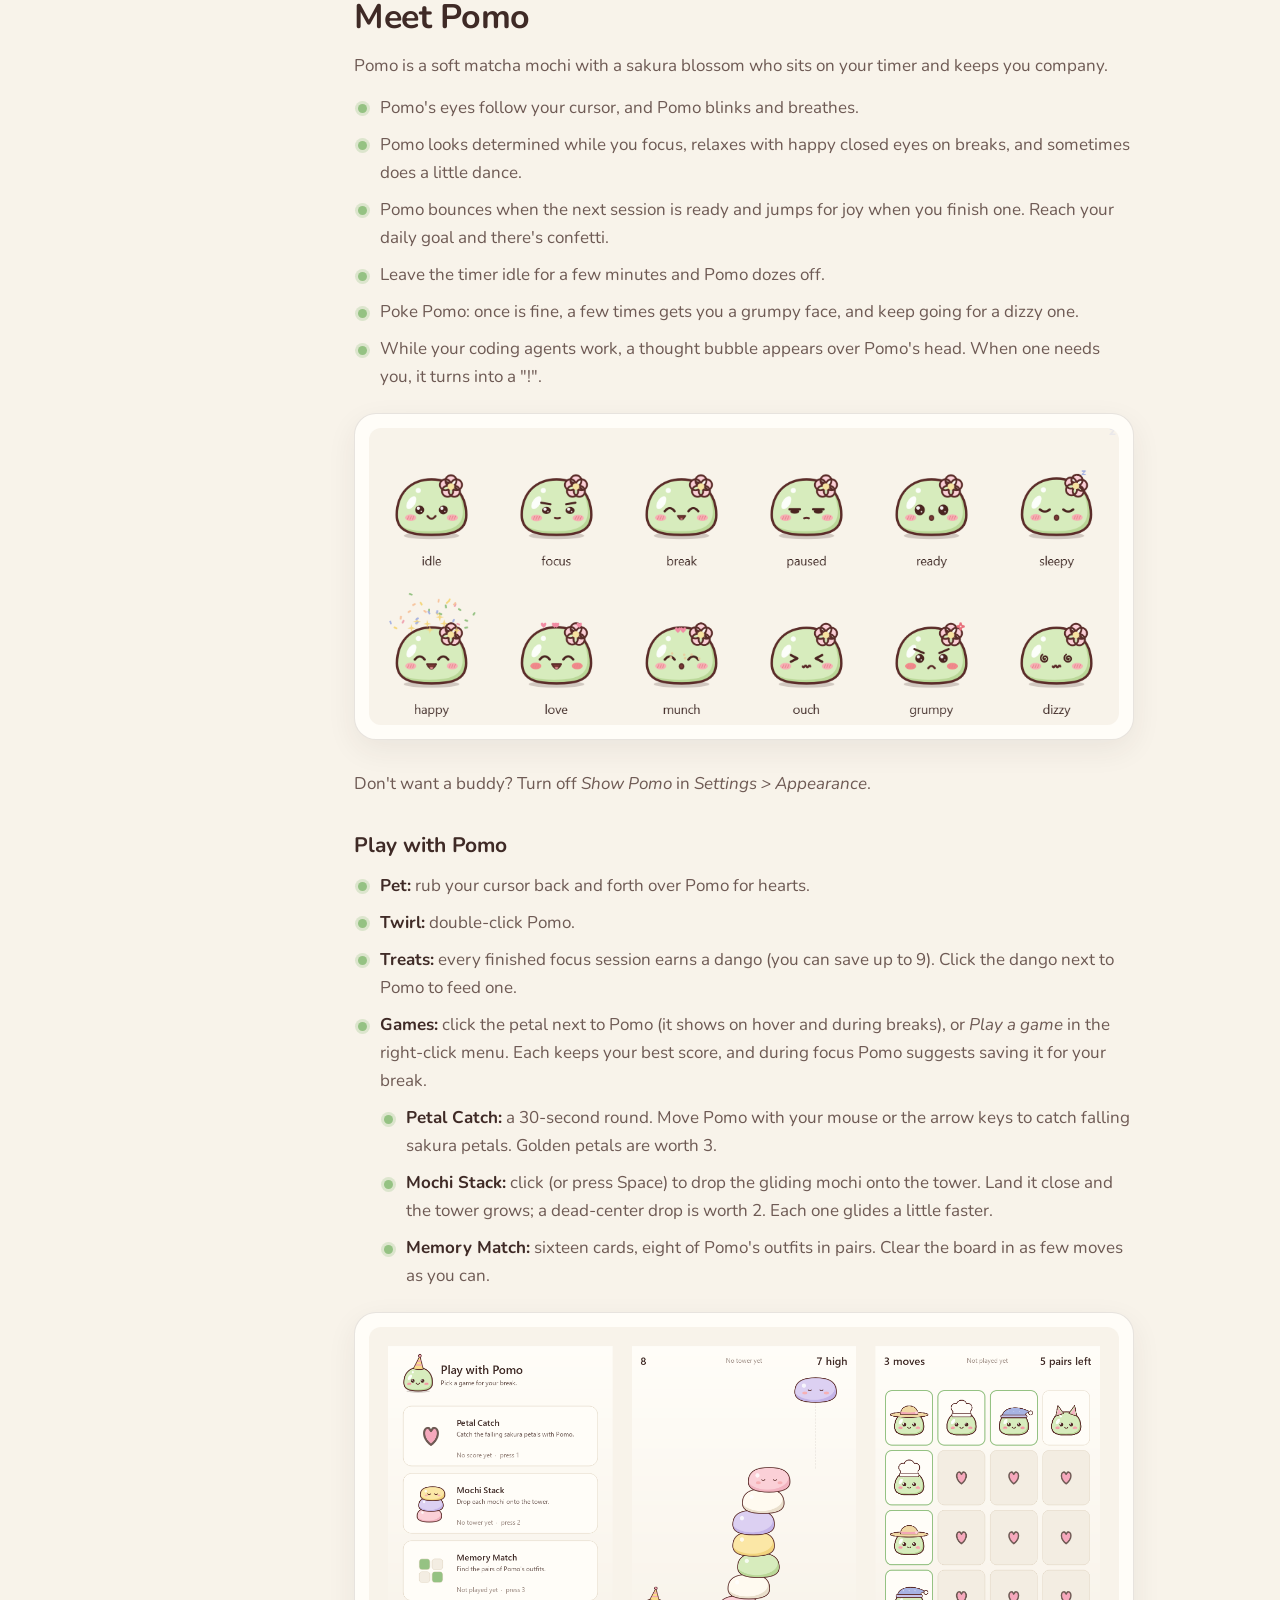
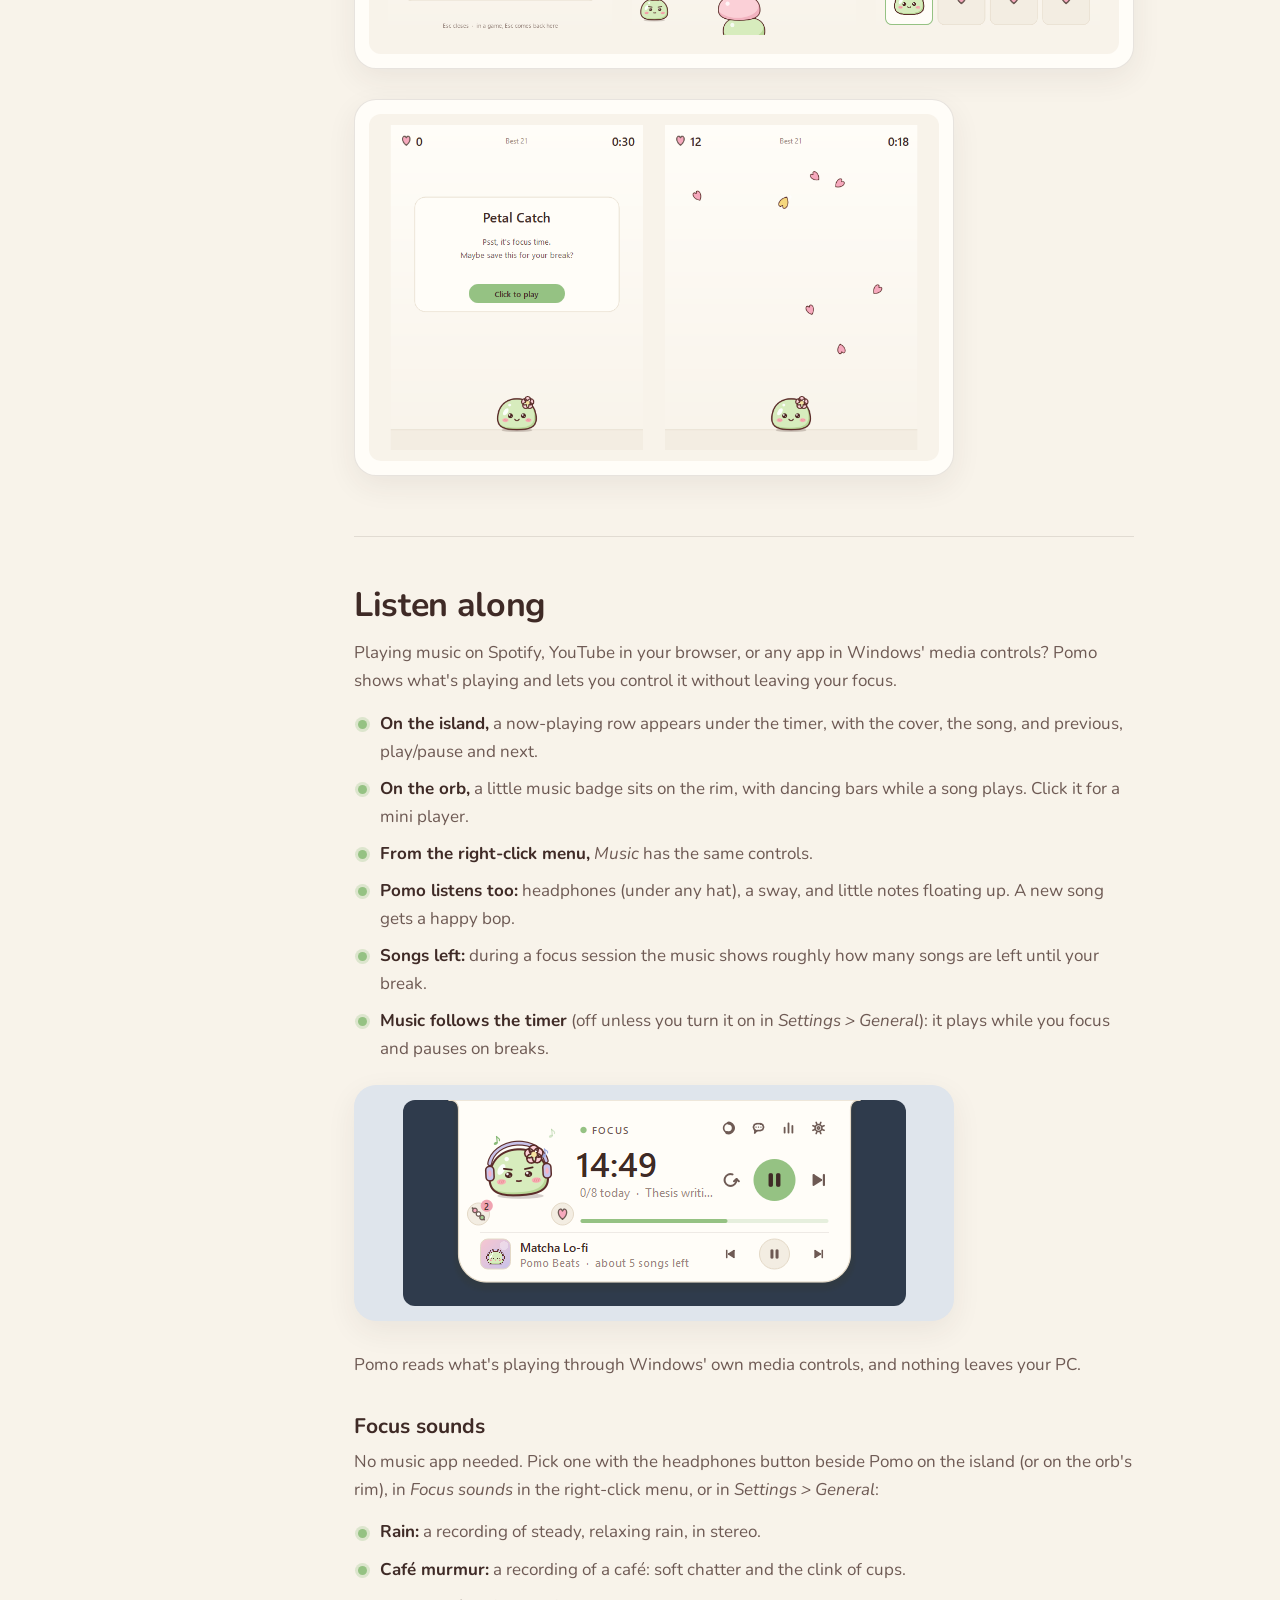
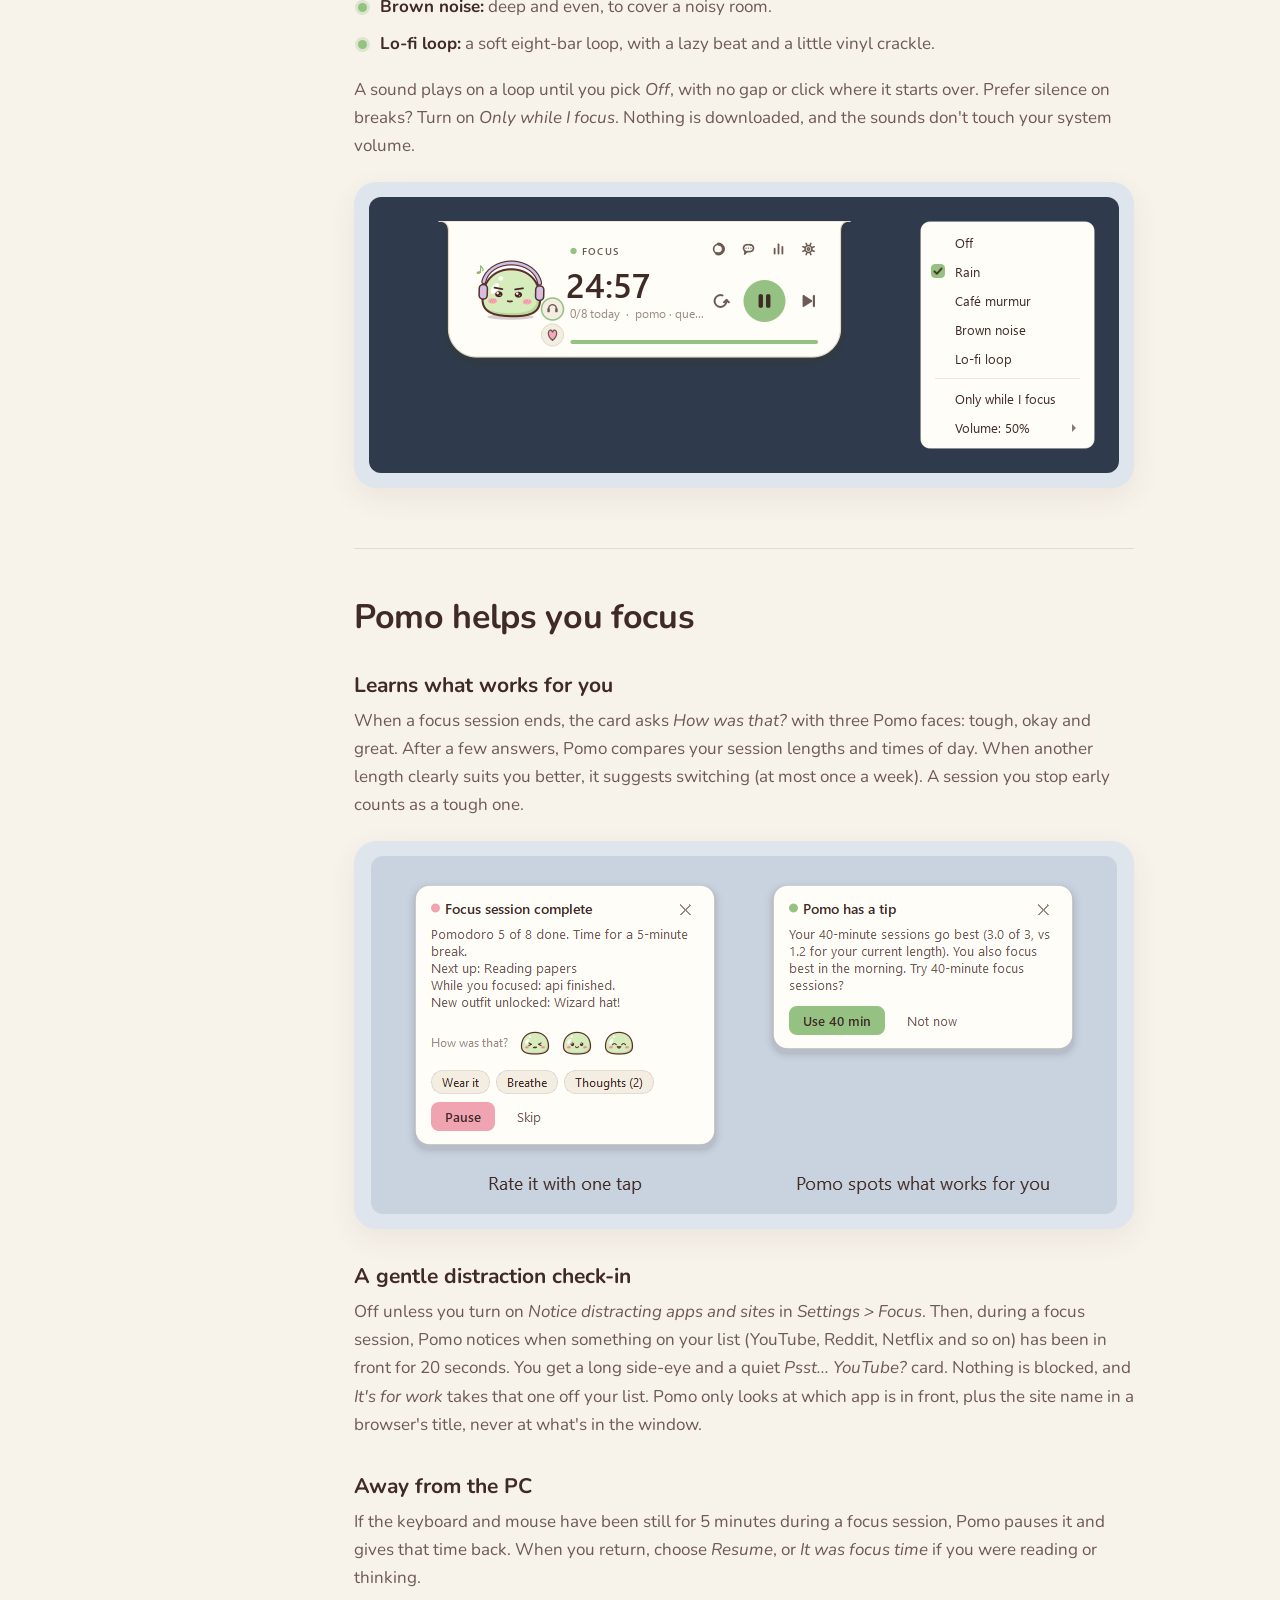
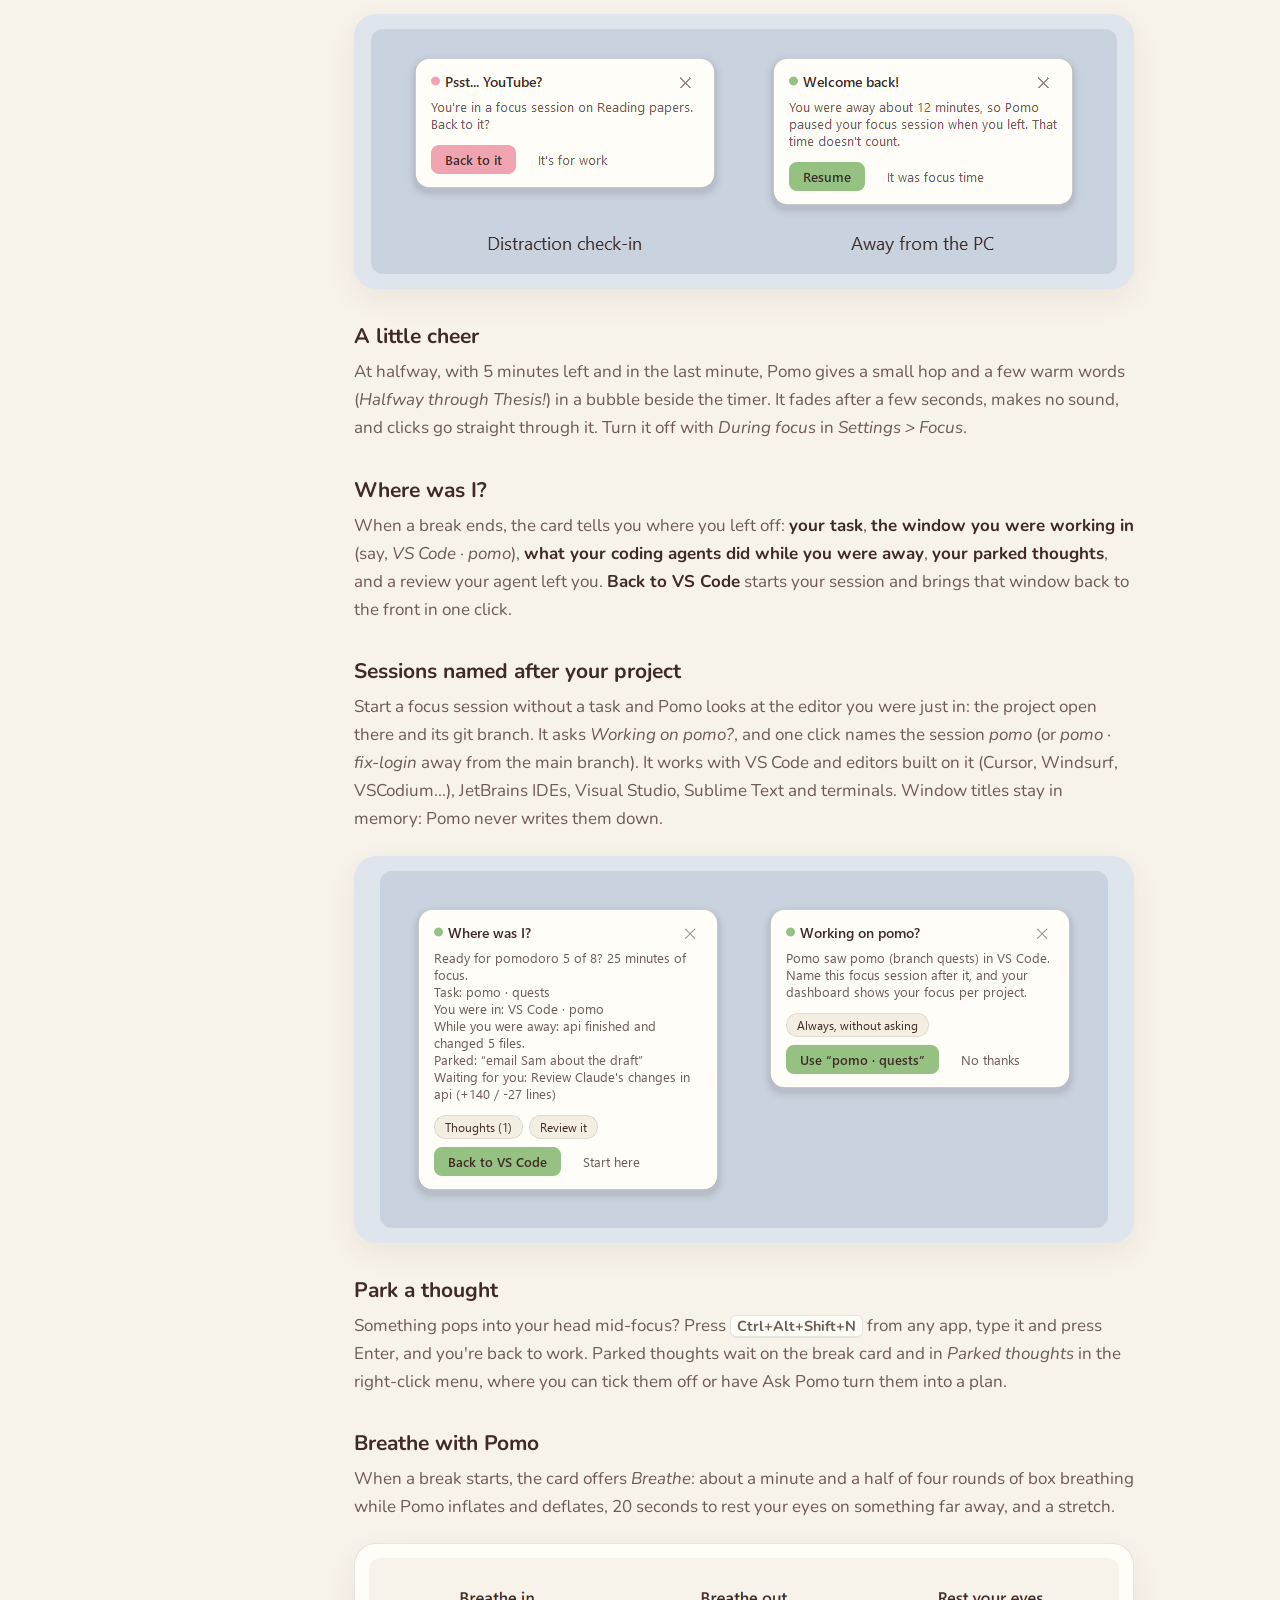
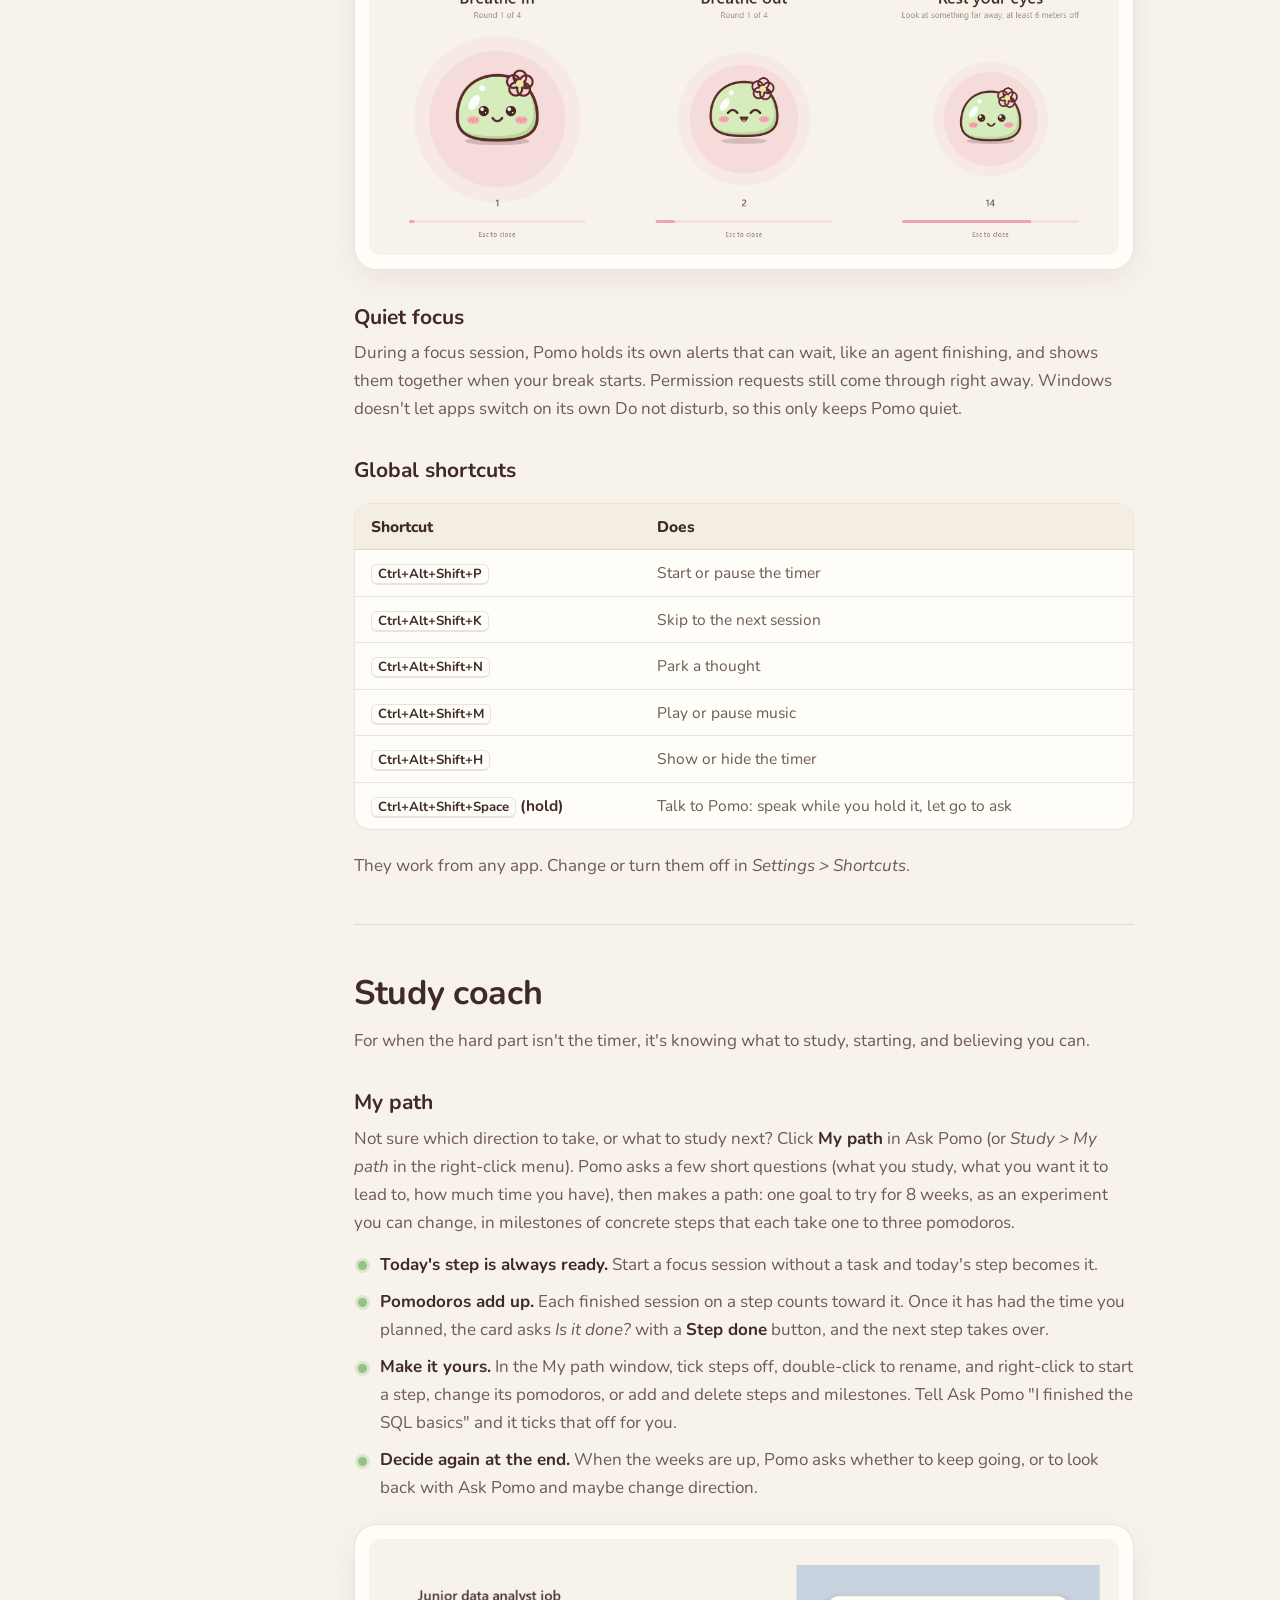
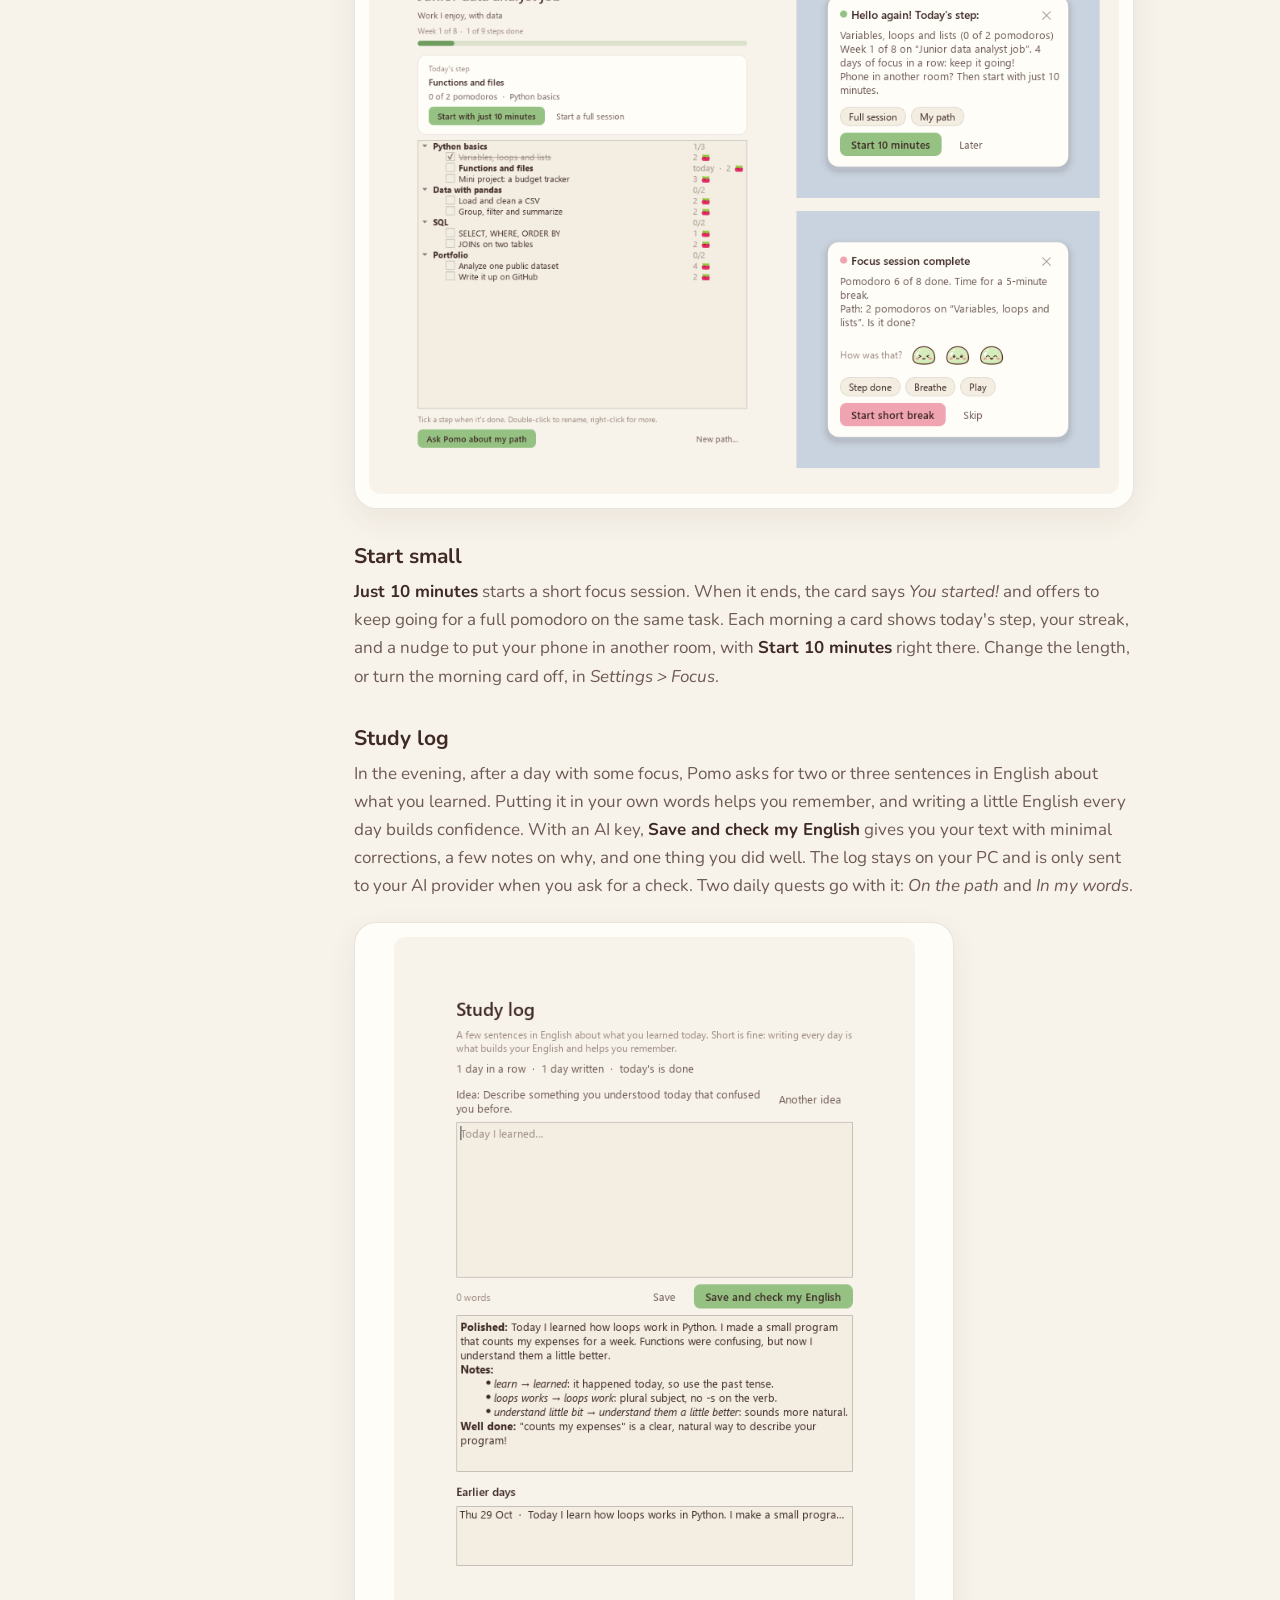
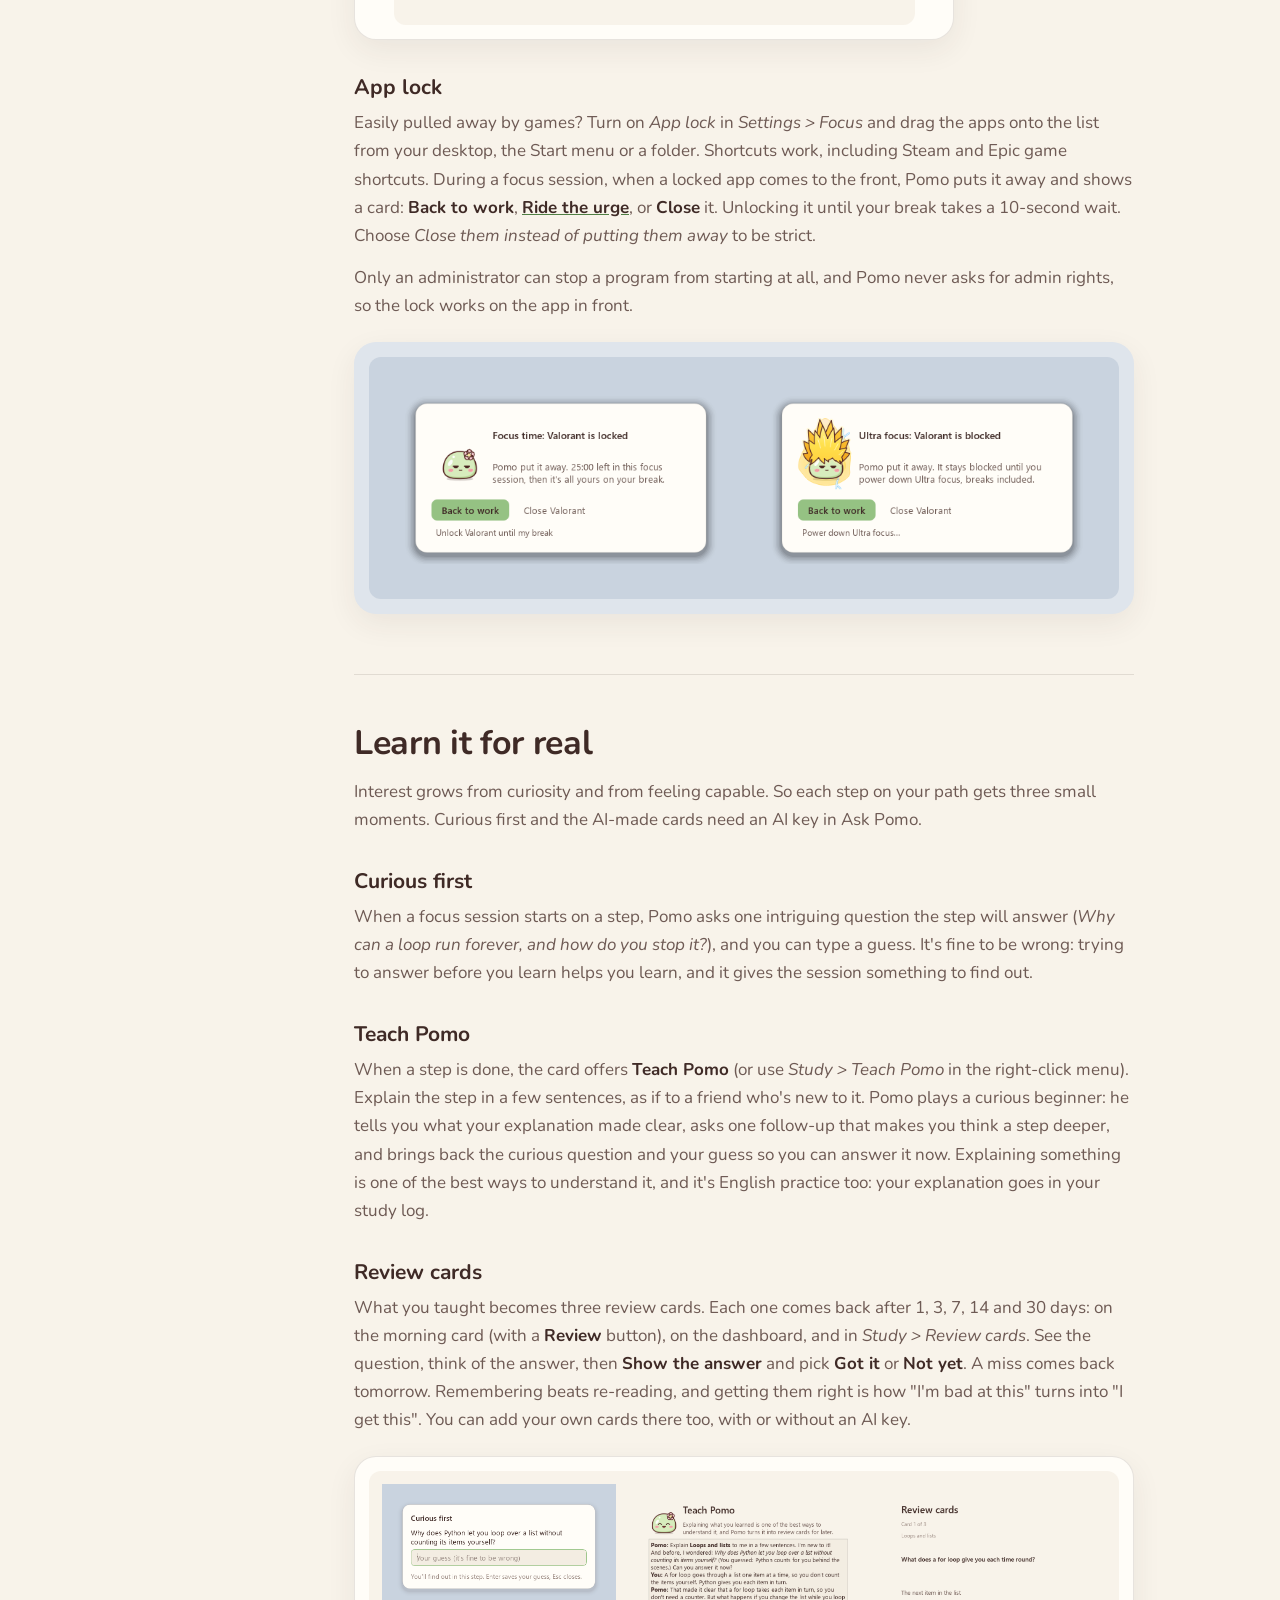
==== commit 351e274c: "Pomo 1.8.0: learn it for real and train your focus Curious first, Teach Pomo and review cards; the f" ====
--- a/docs/guide.html
+++ b/docs/guide.html
@@ -129,6 +129,8 @@
         <li><b>Keeps an eye on your agents</b>Claude Code, Codex CLI and Gemini CLI: working, done, or needs you.</li>
         <li><b>Ask Pomo, with the AI you like</b>Claude, ChatGPT, Gemini, Grok or OpenRouter, with your own key.</li>
         <li><b>A study coach</b>A path of small steps toward one goal, "just 10 minutes" to start, and a study log in English.</li>
+        <li><b>Learn it for real</b>A curious question before each step, Teach Pomo after it, and review cards that come back over days.</li>
+        <li><b>Focus training</b>A focus ladder that grows your sessions, 90 seconds to ride out an urge, and Pomo reading beside you.</li>
         <li><b>App lock</b>Games and other apps you lock are put away while you focus.</li>
         <li><b>Ultra focus</b>Pomo powers up, and the apps you drag in stay blocked until you power down.</li>
       </ul>
@@ -267,9 +269,34 @@
       <p>In the evening, after a day with some focus, Pomo asks for two or three sentences in English about what you learned. Putting it in your own words helps you remember, and writing a little English every day builds confidence. With an AI key, <b>Save and check my English</b> gives you your text with minimal corrections, a few notes on why, and one thing you did well. The log stays on your PC and is only sent to your AI provider when you ask for a check. Two daily quests go with it: <i>On the path</i> and <i>In my words</i>.</p>
       <figure class="shot medium"><img src="studylog.png" alt="The study log, with Pomo's notes on the English" width="521" height="688" loading="lazy"></figure>
       <h3 id="applock">App lock</h3>
-      <p>Easily pulled away by games? Turn on <i>App lock</i> in <i>Settings &gt; Focus</i> and drag the apps onto the list from your desktop, the Start menu or a folder. Shortcuts work, including Steam and Epic game shortcuts. During a focus session, when a locked app comes to the front, Pomo puts it away and shows a card: <b>Back to work</b>, or <b>Close</b> it. Unlocking it until your break takes a 10-second wait. Choose <i>Close them instead of putting them away</i> to be strict.</p>
+      <p>Easily pulled away by games? Turn on <i>App lock</i> in <i>Settings &gt; Focus</i> and drag the apps onto the list from your desktop, the Start menu or a folder. Shortcuts work, including Steam and Epic game shortcuts. During a focus session, when a locked app comes to the front, Pomo puts it away and shows a card: <b>Back to work</b>, <a href="#train"><b>Ride the urge</b></a>, or <b>Close</b> it. Unlocking it until your break takes a 10-second wait. Choose <i>Close them instead of putting them away</i> to be strict.</p>
       <p>Only an administrator can stop a program from starting at all, and Pomo never asks for admin rights, so the lock works on the app in front.</p>
       <figure class="shot desk"><img src="applock.png" alt="The lock card, and its Ultra focus version" width="1032" height="333" loading="lazy"></figure>
+    </section>
+
+    <section id="learn" data-title="Learn it for real">
+      <h2>Learn it for real</h2>
+      <p>Interest grows from curiosity and from feeling capable. So each step on your path gets three small moments. Curious first and the AI-made cards need an AI key in Ask Pomo.</p>
+      <h3>Curious first</h3>
+      <p>When a focus session starts on a step, Pomo asks one intriguing question the step will answer (<i>Why can a loop run forever, and how do you stop it?</i>), and you can type a guess. It's fine to be wrong: trying to answer before you learn helps you learn, and it gives the session something to find out.</p>
+      <h3>Teach Pomo</h3>
+      <p>When a step is done, the card offers <b>Teach Pomo</b> (or use <i>Study &gt; Teach Pomo</i> in the right-click menu). Explain the step in a few sentences, as if to a friend who's new to it. Pomo plays a curious beginner: he tells you what your explanation made clear, asks one follow-up that makes you think a step deeper, and brings back the curious question and your guess so you can answer it now. Explaining something is one of the best ways to understand it, and it's English practice too: your explanation goes in your study log.</p>
+      <h3>Review cards</h3>
+      <p>What you taught becomes three review cards. Each one comes back after 1, 3, 7, 14 and 30 days: on the morning card (with a <b>Review</b> button), on the dashboard, and in <i>Study &gt; Review cards</i>. See the question, think of the answer, then <b>Show the answer</b> and pick <b>Got it</b> or <b>Not yet</b>. A miss comes back tomorrow. Remembering beats re-reading, and getting them right is how "I'm bad at this" turns into "I get this". You can add your own cards there too, with or without an AI key.</p>
+      <figure class="shot"><img src="learning.png" alt="Curious first with a question about loops; Teach Pomo with the explanation, Pomo's follow-up and three review cards; and a review card with its answer" width="1398" height="608" loading="lazy"></figure>
+      <p>Turn the learning loop off in <i>Settings &gt; Focus</i>. With it on, starting a session on a step sends your goal and the step's name to your AI provider; what you teach is sent when you click <b>Teach</b>.</p>
+    </section>
+
+    <section id="train" data-title="Train your focus">
+      <h2>Train your focus</h2>
+      <p>Attention grows like a muscle: a little more each time, and never so much that you quit.</p>
+      <h3>Focus ladder</h3>
+      <p>Turn it on in <i>Settings &gt; Focus</i> and pick where to start (10 minutes by default) and your goal. Three clean sessions in a row add 5 minutes, up to your goal; two stopped early take 5 off. The card at the end of a session tells you when you level up, and the dashboard shows how close the next rung is. Only sessions at the ladder's length count, so a <i>Just 10 minutes</i> start or a length you set yourself doesn't move it.</p>
+      <h3>Ride the urge</h3>
+      <p>Want to play instead? Click <b>Ride the urge</b> on the app lock card (or <i>Study &gt; Ride the urge</i>, or before powering down Ultra focus). For 90 seconds, Pomo breathes with you, in for 4 and out for 6, while a wave shows the urge rising, peaking and passing. Urges fade if you don't act on them. Then <b>Back to work</b> brings your work window back. After 20 seconds, <b>I still want to</b> closes the card, with no lecture (app lock and Ultra focus still decide what's blocked). The dashboard counts the urges you rode out today.</p>
+      <h3>Study with Pomo</h3>
+      <p>While you focus, Pomo reads his own little book beside your timer, his eyes moving along the lines and a page turning now and then, so you never study alone. Turn it off in <i>Settings &gt; Focus</i>.</p>
+      <figure class="shot"><img src="focus_training.png" alt="Pomo reading his book on the island during focus; Ride the urge with Pomo breathing and the urge's wave; and a session card saying the focus ladder levelled up to 15 minutes" width="1396" height="408" loading="lazy"></figure>
     </section>
 
     <section id="ultra" data-title="Ultra focus">
@@ -277,7 +304,7 @@
       <p>For the days you need to go all in. Click the lightning button beside Pomo (on the island, or on the orb's rim), or <i>Ultra focus</i> in the right-click menu. Drag in the apps to block: from your desktop, the Start menu or a folder; the ones you picked last time are already there.</p>
       <p>Then Pomo powers up in the middle of your screen: a trembling charge, a flash, a tall flame of golden spikes, fire in his eyes, a glowing aura and white lightning crackling around him, with <b>ULTRA FOCUS</b> across the bottom and a power-up sound (if alert sounds are on). A focus session starts at the burst.</p>
       <figure class="shot"><img src="ultra_transform.png" alt="Pomo's power-up, frame by frame" width="2080" height="290" loading="lazy"></figure>
-      <p>While it's on, the timer says <b>ULTRA FOCUS</b>, Pomo keeps the look, and the apps you picked stay blocked the whole time, breaks included. There's no quick unlock: to get them back, power down, which takes a 10-second wait. Ultra focus stays on if Pomo restarts.</p>
+      <p>While it's on, the timer says <b>ULTRA FOCUS</b>, Pomo keeps the look, and the apps you picked stay blocked the whole time, breaks included. There's no quick unlock: to get them back, power down, which takes a 10-second wait (and offers to <a href="#train">ride the urge</a> first). Ultra focus stays on if Pomo restarts.</p>
       <figure class="shot"><img src="ultra.png" alt="Go Ultra: the apps dragged in, the transformation, and the island in Ultra focus" width="1582" height="568" loading="lazy"></figure>
     </section>
 
@@ -374,7 +401,7 @@
           <tr><td>OpenRouter</td><td>Auto, plus hundreds of models behind one key</td><td><a href="https://openrouter.ai/keys">openrouter.ai</a></td></tr>
         </table>
       </div>
-      <p>There's no subscription: you pay the provider directly. Pomo checks your key with a free call, stores it encrypted for your Windows account, and only ever sends it to that provider. <b>Load models</b> in <i>Settings &gt; AI</i> shows every model your key can use. Nothing is sent until you ask something; then Pomo sends your question plus a short summary of your timer, focus stats, tasks, plan and agent activity.</p>
+      <p>There's no subscription: you pay the provider directly. Pomo checks your key with a free call, stores it encrypted for your Windows account, and only ever sends it to that provider. <b>Load models</b> in <i>Settings &gt; AI</i> shows every model your key can use. Nothing is sent until you ask something; then Pomo sends your question plus a short summary of your timer, focus stats, tasks, plan and agent activity. The one exception is the <a href="#learn">learning loop</a>: when a focus session starts on a step of your path, Pomo sends your goal and the step's name to ask its curious question.</p>
       <h3 id="talk">Talk to Pomo</h3>
       <p>Hold <kbd>Ctrl+Alt+Shift+Space</kbd> from any app, say your question, and let go, or hold the mic button in Ask Pomo. Turn on the speaker and Pomo reads its answers in a soft Windows voice.</p>
       <div class="table-wrap">
@@ -404,7 +431,7 @@
           <tr><td>Music and sounds</td><td>The now-playing row or music badge; the headphones button beside Pomo for focus sounds</td></tr>
           <tr><td>Taskbar</td><td>Hover Pomo's taskbar button for reset, play/pause and skip</td></tr>
           <tr><td>Ultra focus</td><td>The lightning button beside Pomo (it glows gold while it's on)</td></tr>
-          <tr><td>Everything else</td><td>Right-click: switch mode, add time, set task, your plan, parked thoughts, daily goal, timer style, theme, outfit, Pomo's room, Study, Ultra focus, Ask Pomo, games, Breathe, focus sounds, quests, music, reviews, coding agents, run on startup, hide, quit</td></tr>
+          <tr><td>Everything else</td><td>Right-click: switch mode, add time, set task, your plan, parked thoughts, daily goal, timer style, theme, outfit, Pomo's room, Study (today's step, just 10 minutes, my path, study log, Teach Pomo, review cards, ride the urge), Ultra focus, Ask Pomo, games, Breathe, focus sounds, quests, music, reviews, coding agents, run on startup, hide, quit</td></tr>
           <tr><td>Tray icon</td><td>Click to bring the timer back; double-click for the dashboard</td></tr>
         </table>
       </div>
@@ -417,7 +444,7 @@
         <li><b>Today and KPIs:</b> focus time, pomodoros against your goal, change from the previous period, completion rate, streaks, peak hour, best day and break time.</li>
         <li><b>Charts:</b> daily focus with a goal line, a consistency heatmap, top tasks, time of day and weekday rhythm.</li>
         <li><b>Garden and insights:</b> your sakura tree, your best focus length, how sessions felt, your focus score and where your focus time went.</li>
-        <li><b>My path and Study log:</b> your goal and today's step, and your log's streak.</li>
+        <li><b>My path and Study log:</b> your goal and today's step, your log's streak, review cards due (with a <b>Review</b> button), the focus ladder's next rung, and urges ridden out today.</li>
         <li><b>Quests, badges and Pomo's room:</b> today's quests, every badge, the room you're furnishing and what's next to earn.</li>
         <li><b>Coding agents:</b> today's activity, how agent work overlapped with your focus and breaks, and changes waiting for review.</li>
         <li><b>Session log</b> with CSV export, and a range of 7 days, 30 days, 90 days or all time.</li>
@@ -431,7 +458,7 @@
         <table>
           <tr><th>Tab</th><th>What you can change</th></tr>
           <tr><td>Timer</td><td>Focus, short and long break lengths; long break interval; daily goal; auto-start</td></tr>
-          <tr><td>Focus</td><td>Session ratings, cheering, away detection, the distraction check-in, quiet focus, the break card, "Where was I?", naming sessions after your project, daily quests, the morning card, starting small, the study log, app lock</td></tr>
+          <tr><td>Focus</td><td>Session ratings, cheering, away detection, the distraction check-in, quiet focus, the break card, "Where was I?", naming sessions after your project, daily quests, the morning card, starting small, the study log, app lock, the learning loop, Study with Pomo, the focus ladder</td></tr>
           <tr><td>Alerts</td><td>Notifications, pop-up card, sound, volume, repeats, idle reminder</td></tr>
           <tr><td>Appearance</td><td>Theme, timer style, show Pomo, outfit, dressing for what you're doing, tucking the island away, orb size, opacity, always on top, colors</td></tr>
           <tr><td>Agents</td><td>Connect Claude Code, Codex CLI and Gemini CLI; reviews; approvals and wait times; finish notifications; answering questions; replies; break suggestions</td></tr>
@@ -441,7 +468,7 @@
         </table>
       </div>
       <h3 id="privacy">Your data</h3>
-      <p>Everything lives in <code>%APPDATA%\Pomo</code>: your settings (with quests, badges, your room and your path), your history (sessions, ratings, agent activity, parked thoughts, your study log), the prepared focus sounds, a downloaded update until it's installed, and your API keys, encrypted. Window titles are never written to disk, and voice recordings only pass through a temporary file that's deleted right away. To check for updates, Pomo asks GitHub's public API every hour; nothing about you is sent with it.</p>
+      <p>Everything lives in <code>%APPDATA%\Pomo</code>: your settings (with quests, badges, your room and your path), your history (sessions, ratings, agent activity, parked thoughts, your study log, review cards and urges ridden out), the prepared focus sounds, a downloaded update until it's installed, and your API keys, encrypted. Window titles are never written to disk, and voice recordings only pass through a temporary file that's deleted right away. To check for updates, Pomo asks GitHub's public API every hour; nothing about you is sent with it.</p>
     </section>
 
     <section id="developers" data-title="For developers">
@@ -454,7 +481,7 @@
       <h3>Publish a release</h3>
       <ol class="steps">
         <li>Bump <code>APP_VERSION</code> in <code>pomodoro/__init__.py</code> and commit.</li>
-        <li>Tag and push the tag: <code>git tag v1.7.0</code>, then <code>git push origin v1.7.0</code>.</li>
+        <li>Tag and push the tag: <code>git tag v1.8.0</code>, then <code>git push origin v1.8.0</code>.</li>
         <li>GitHub Actions builds the installer, the portable zip and <code>Pomo-Setup.exe.sha256</code>. Installed copies find the release within an hour, verify it and offer the one-click update.</li>
       </ol>
       <details class="files">
@@ -499,7 +526,9 @@
 pomodoro/studypath.py       your path: goal, milestones, steps and today's step
 pomodoro/path_window.py     the My path window
 pomodoro/studylog.py        the study log in English, and its gentle English tutor
-pomodoro/applock.py         app lock and the lock card; dragged-in apps and shortcuts
+pomodoro/learnloop.py       the learning loop and focus ladder: review-card timing, prompts, the ladder's rules
+pomodoro/learn_windows.py   Curious first, Teach Pomo, review cards and Ride the urge
+pomodoro/applock.py        app lock and the lock card; dragged-in apps and shortcuts
 pomodoro/ultra.py           Ultra focus drawings: aura, golden hair, fire in the eyes
 pomodoro/ultra_mode.py      Ultra focus windows: picking apps, the transformation, powering down
 pomodoro/hotkeys.py         global shortcuts (Win32 RegisterHotKey)
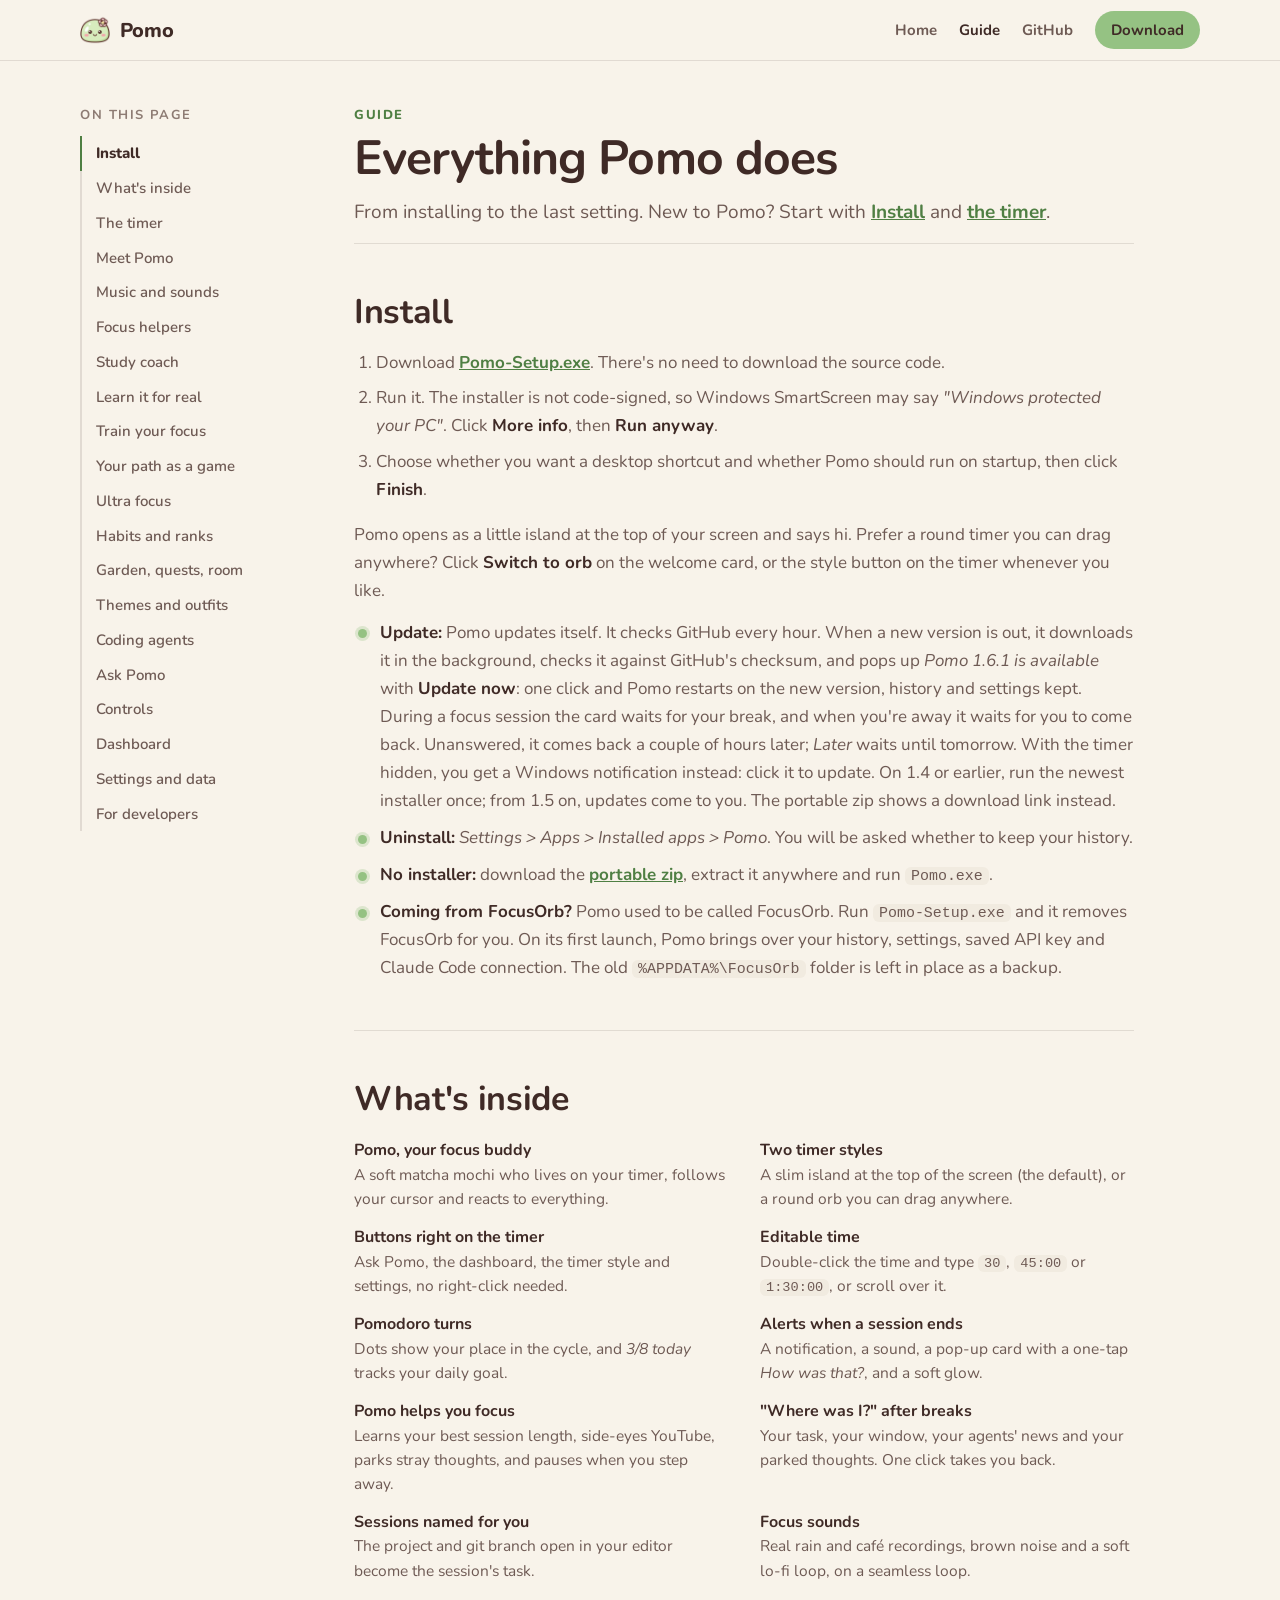
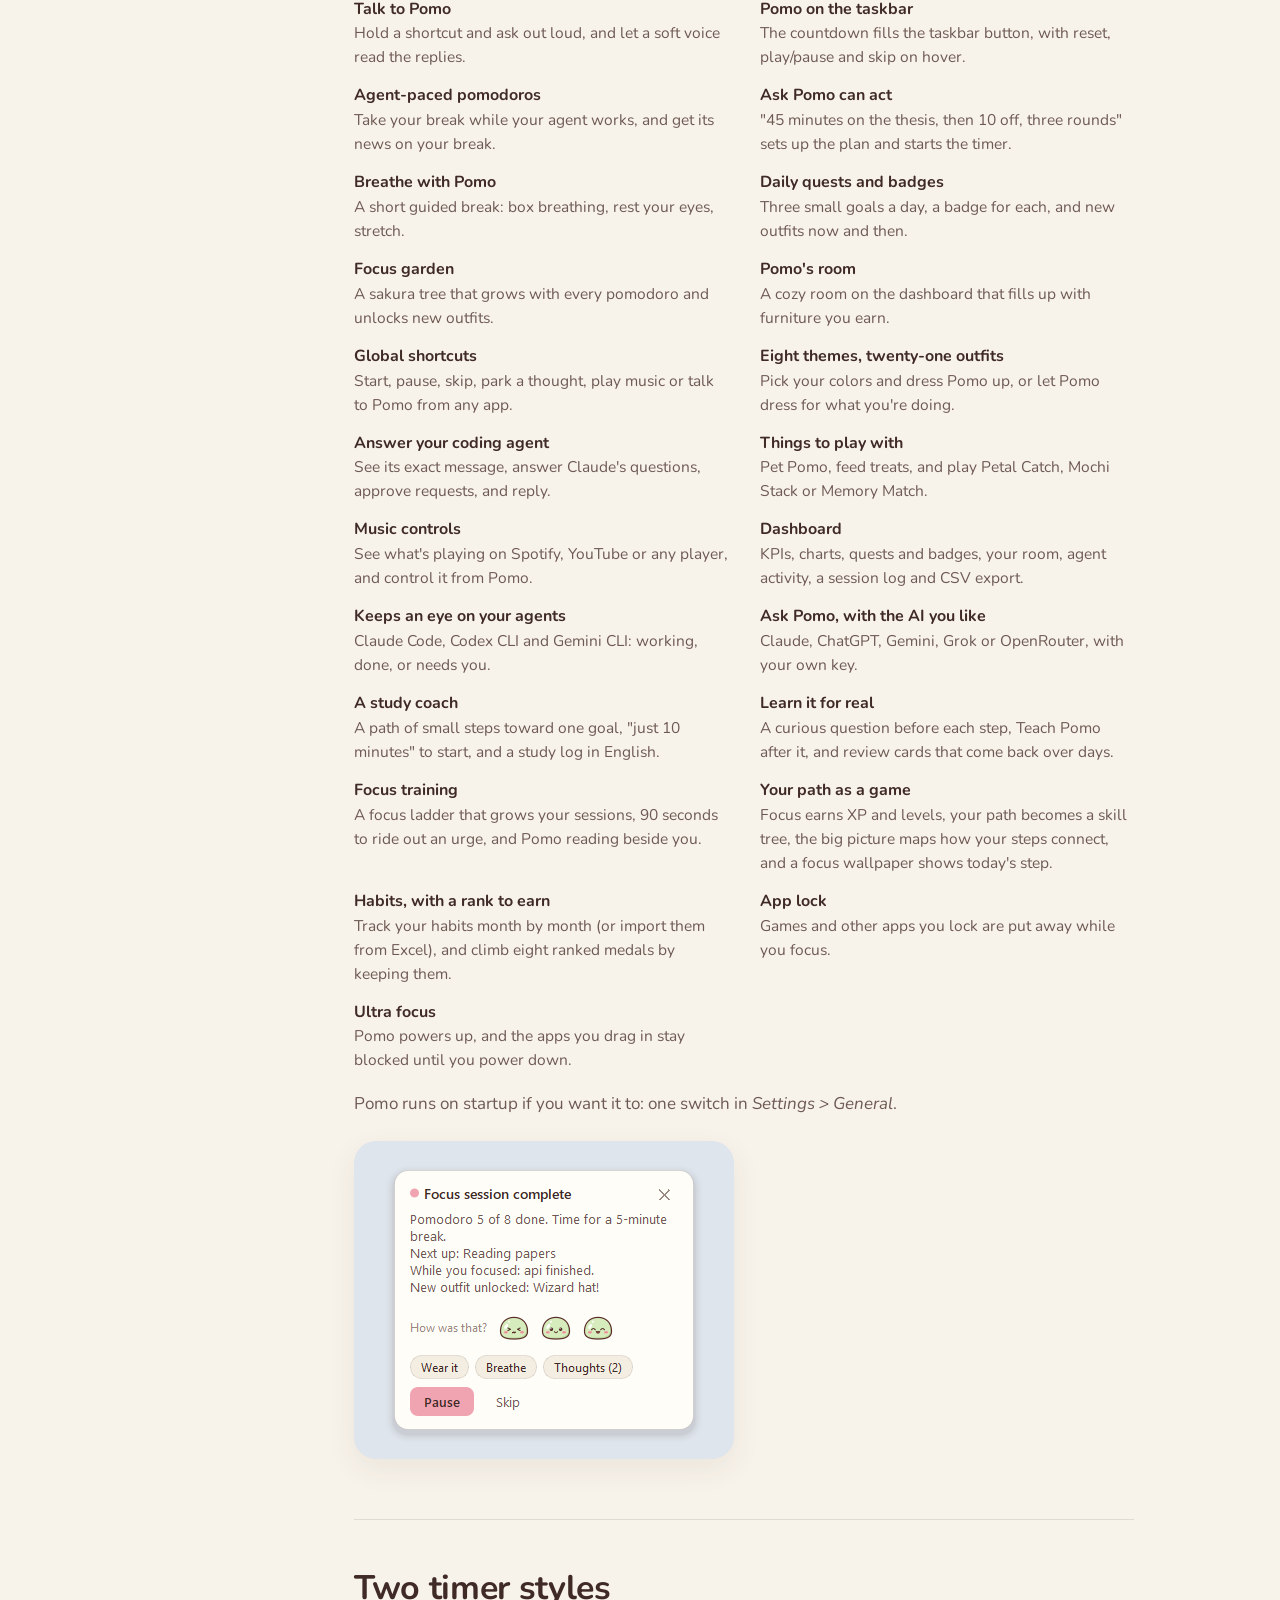
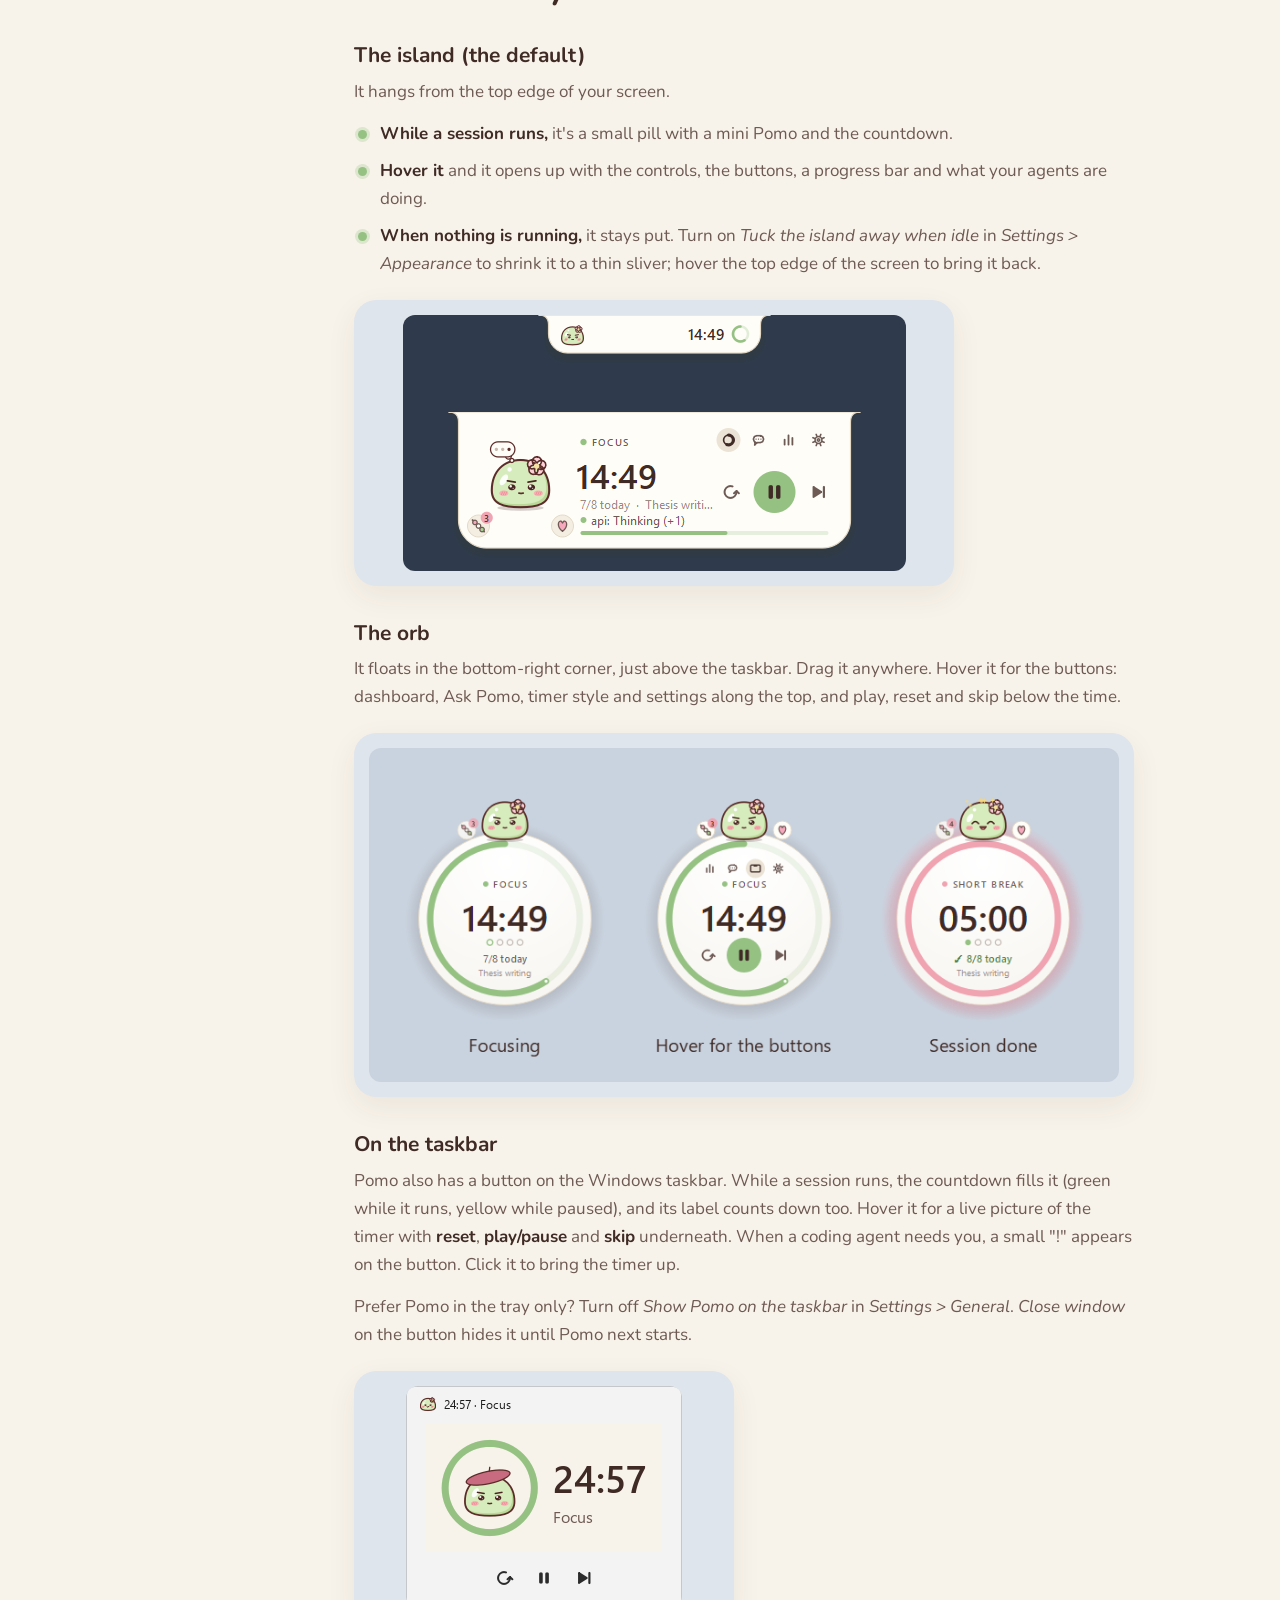
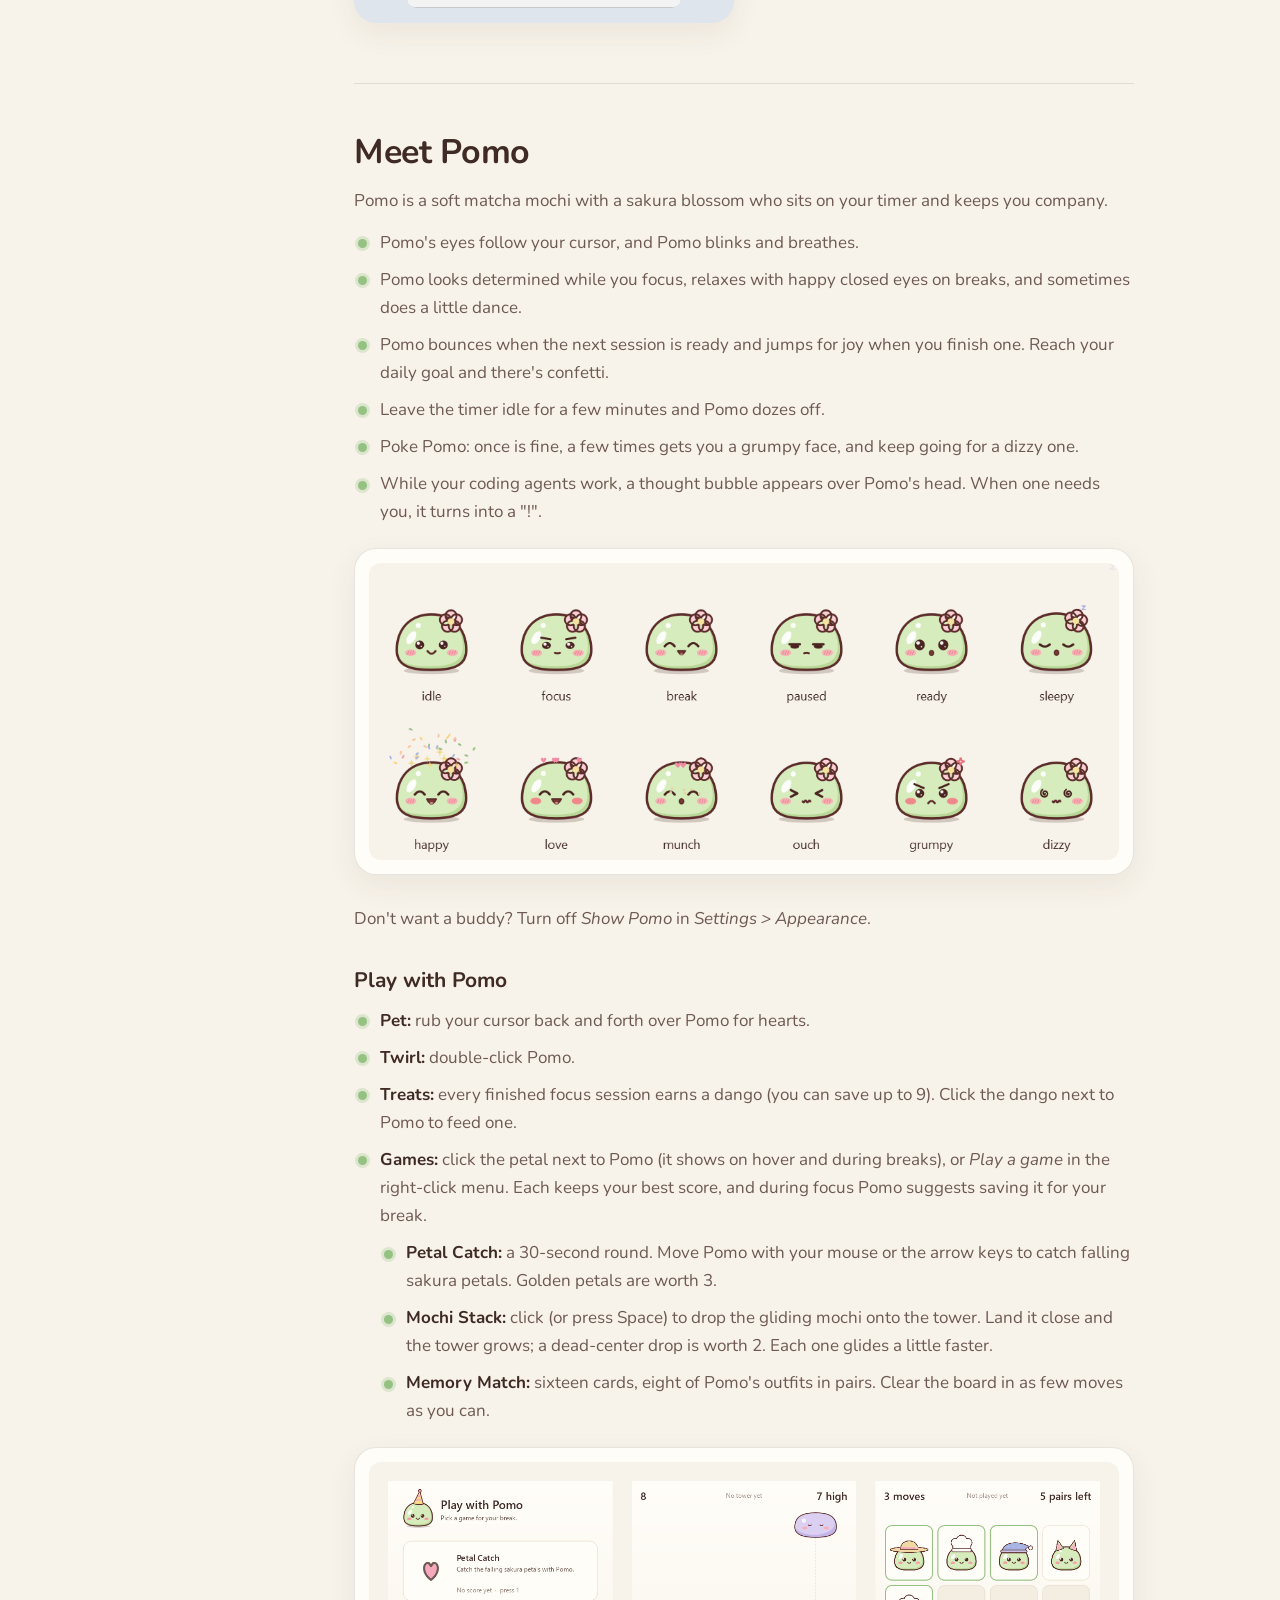
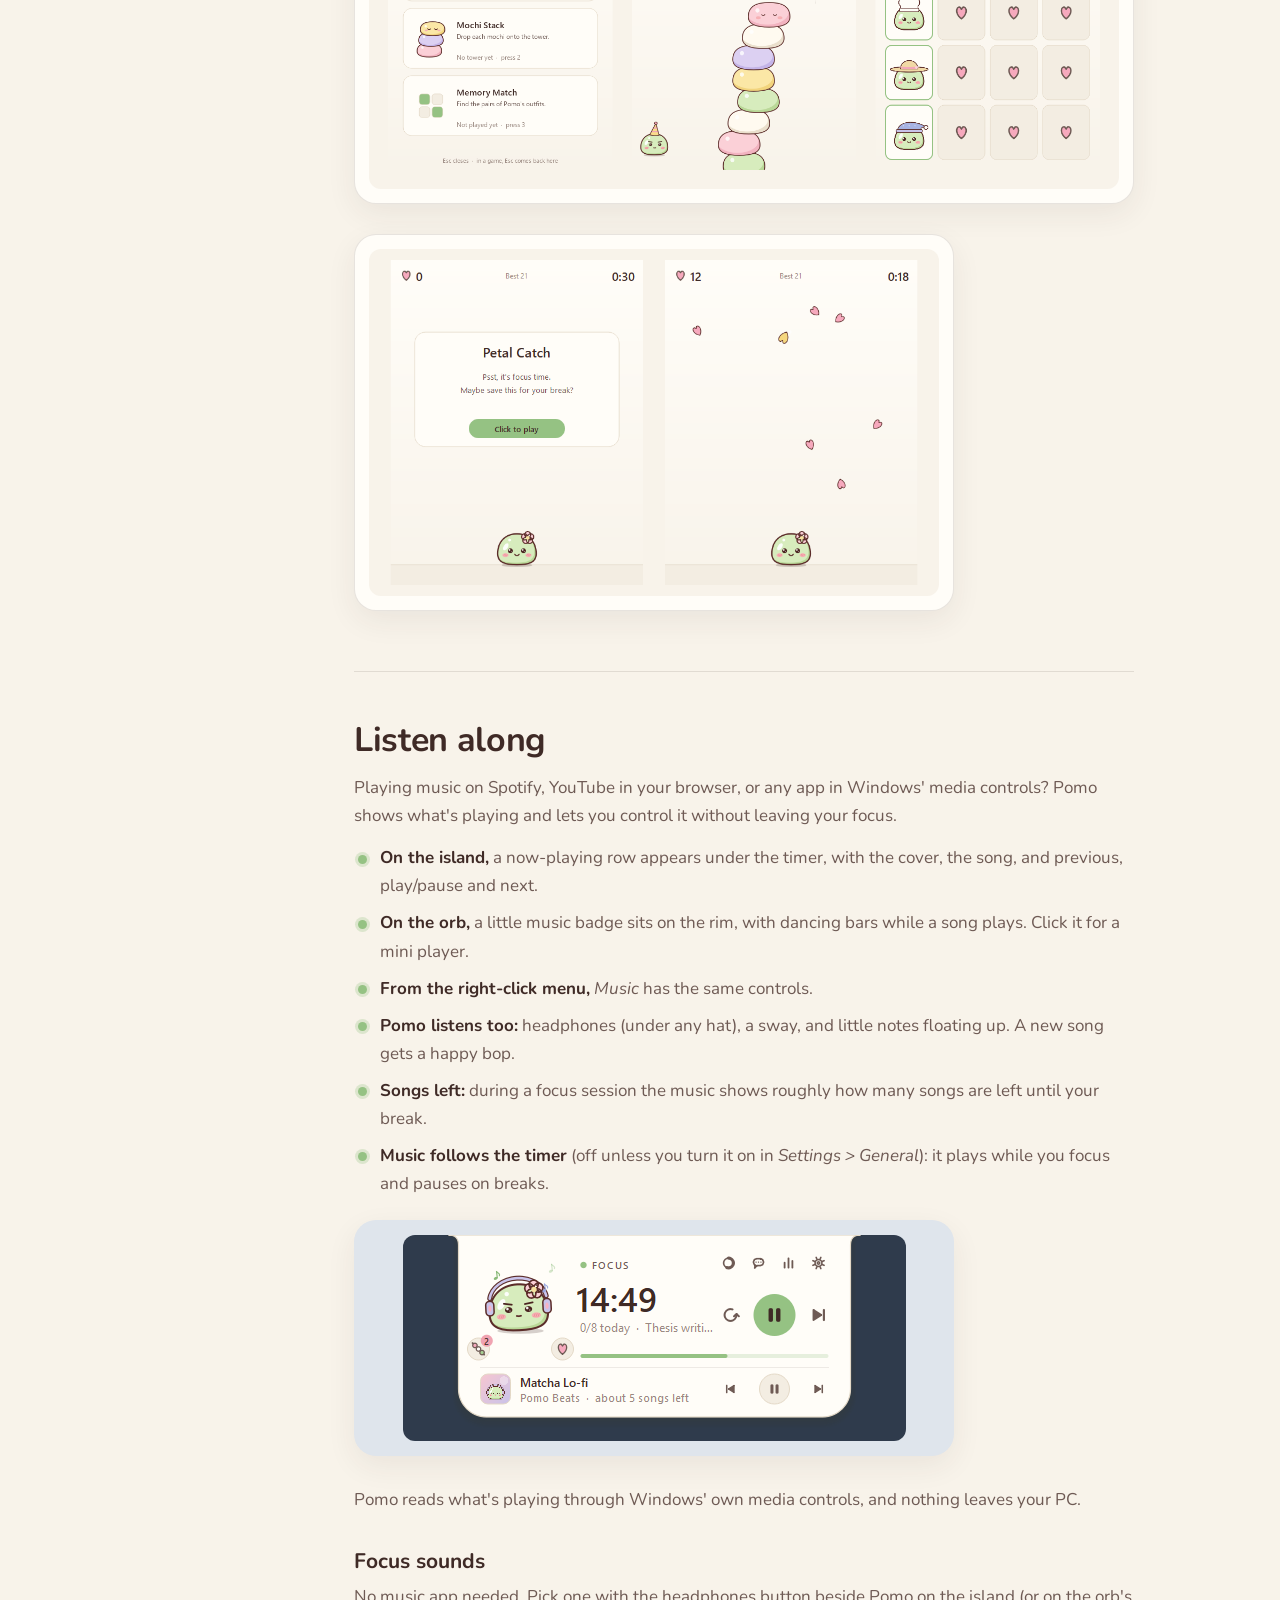
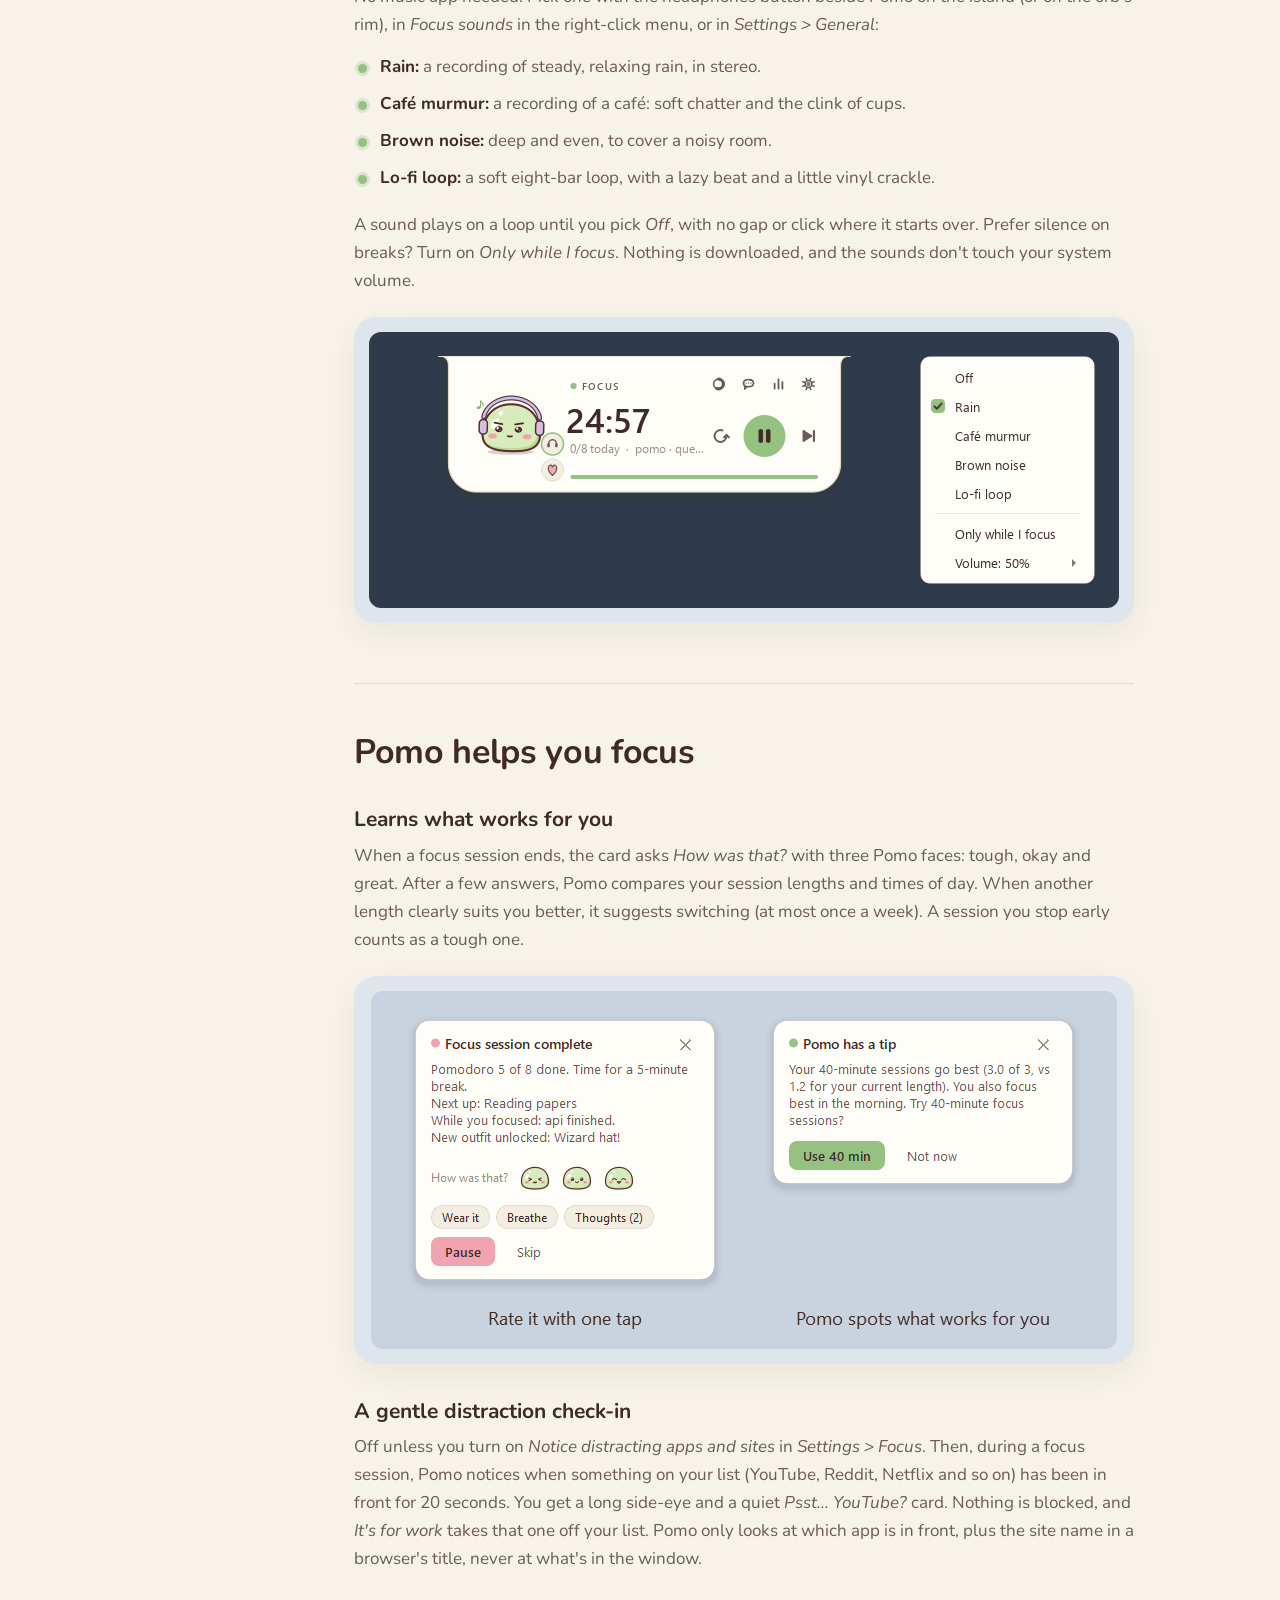
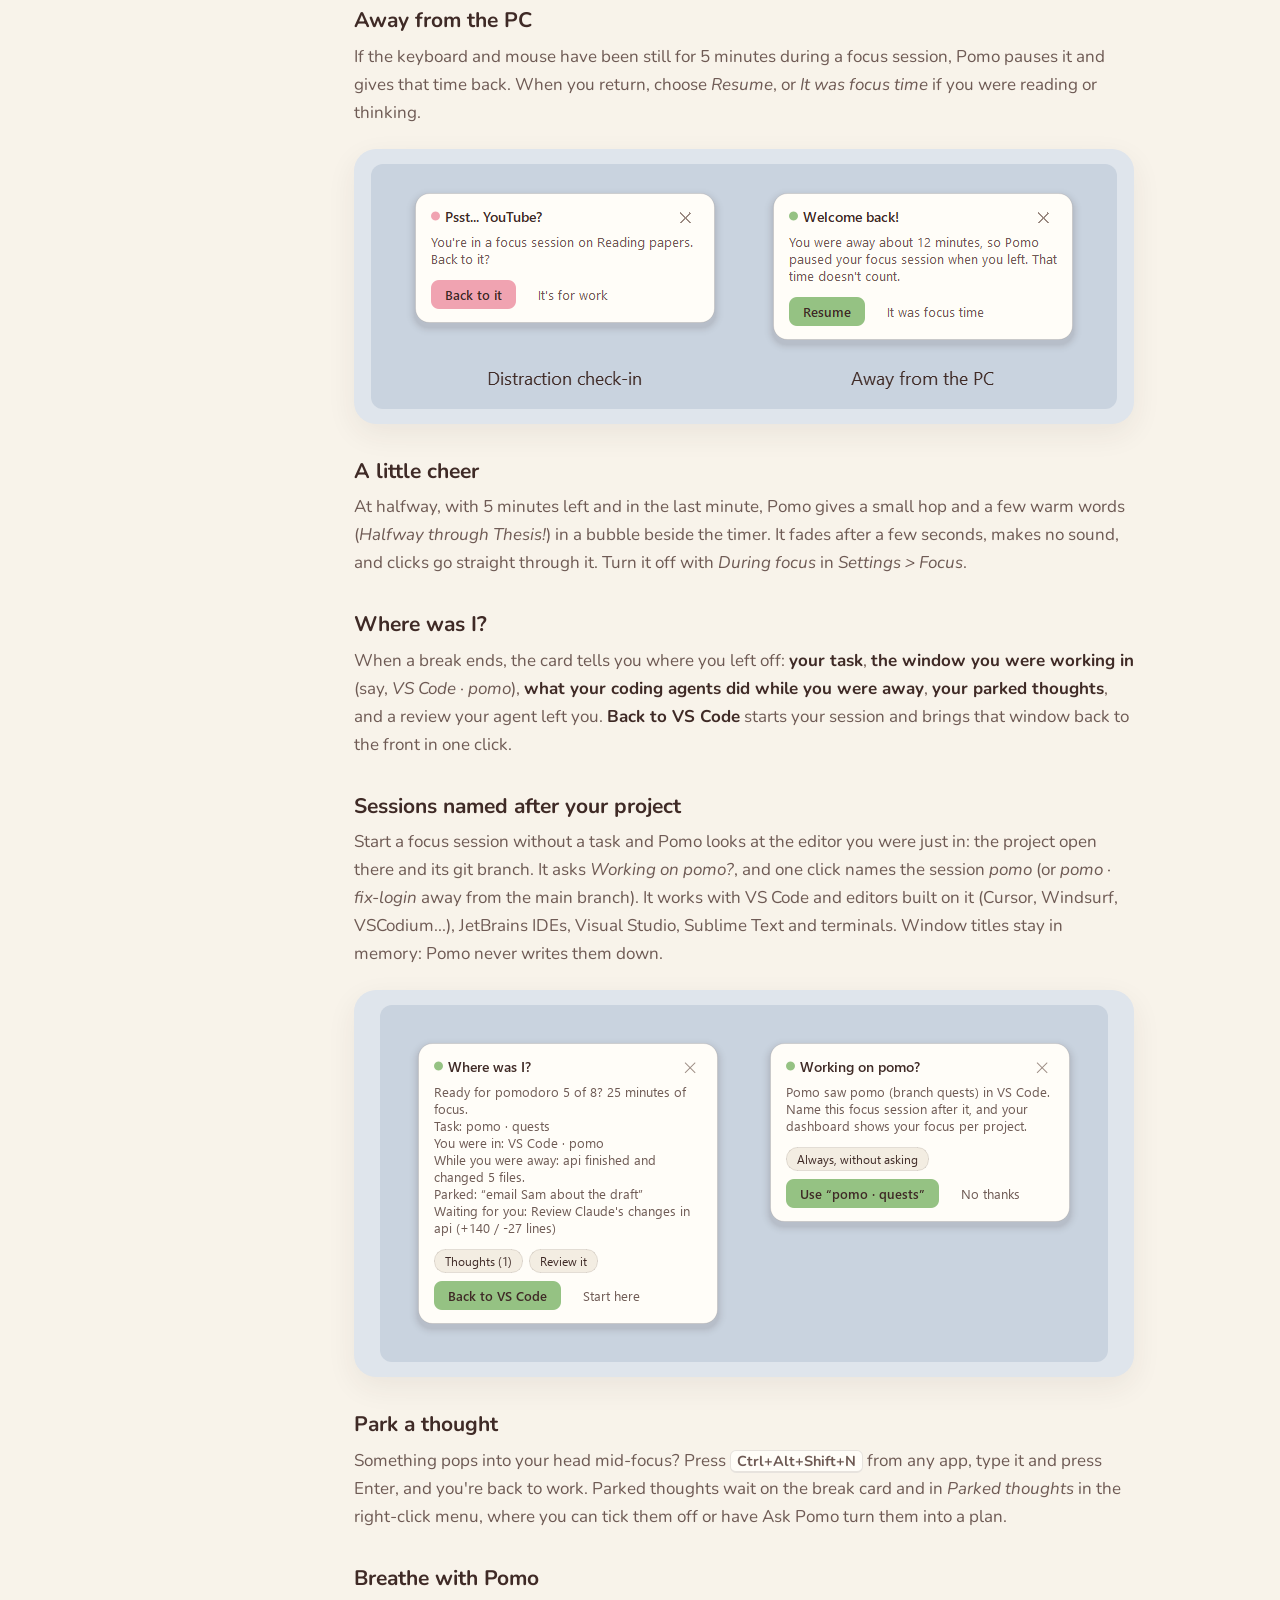
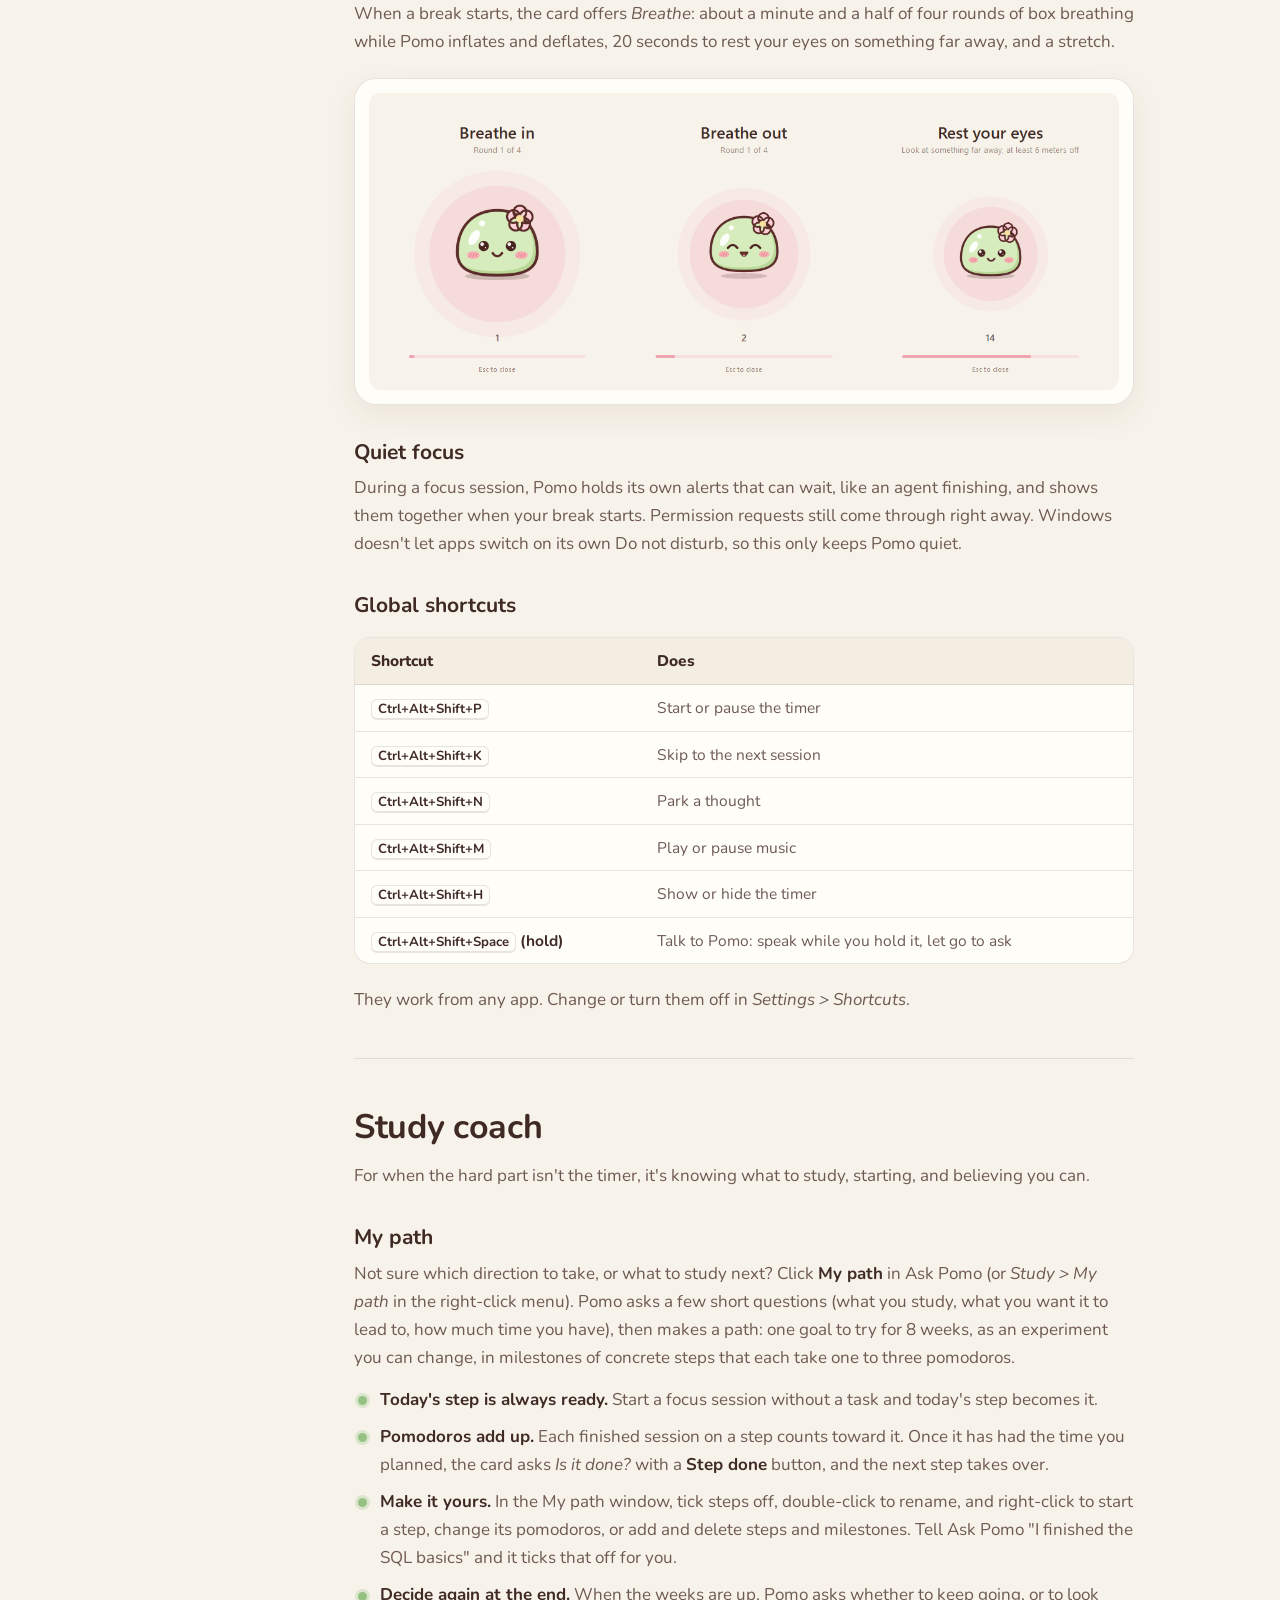
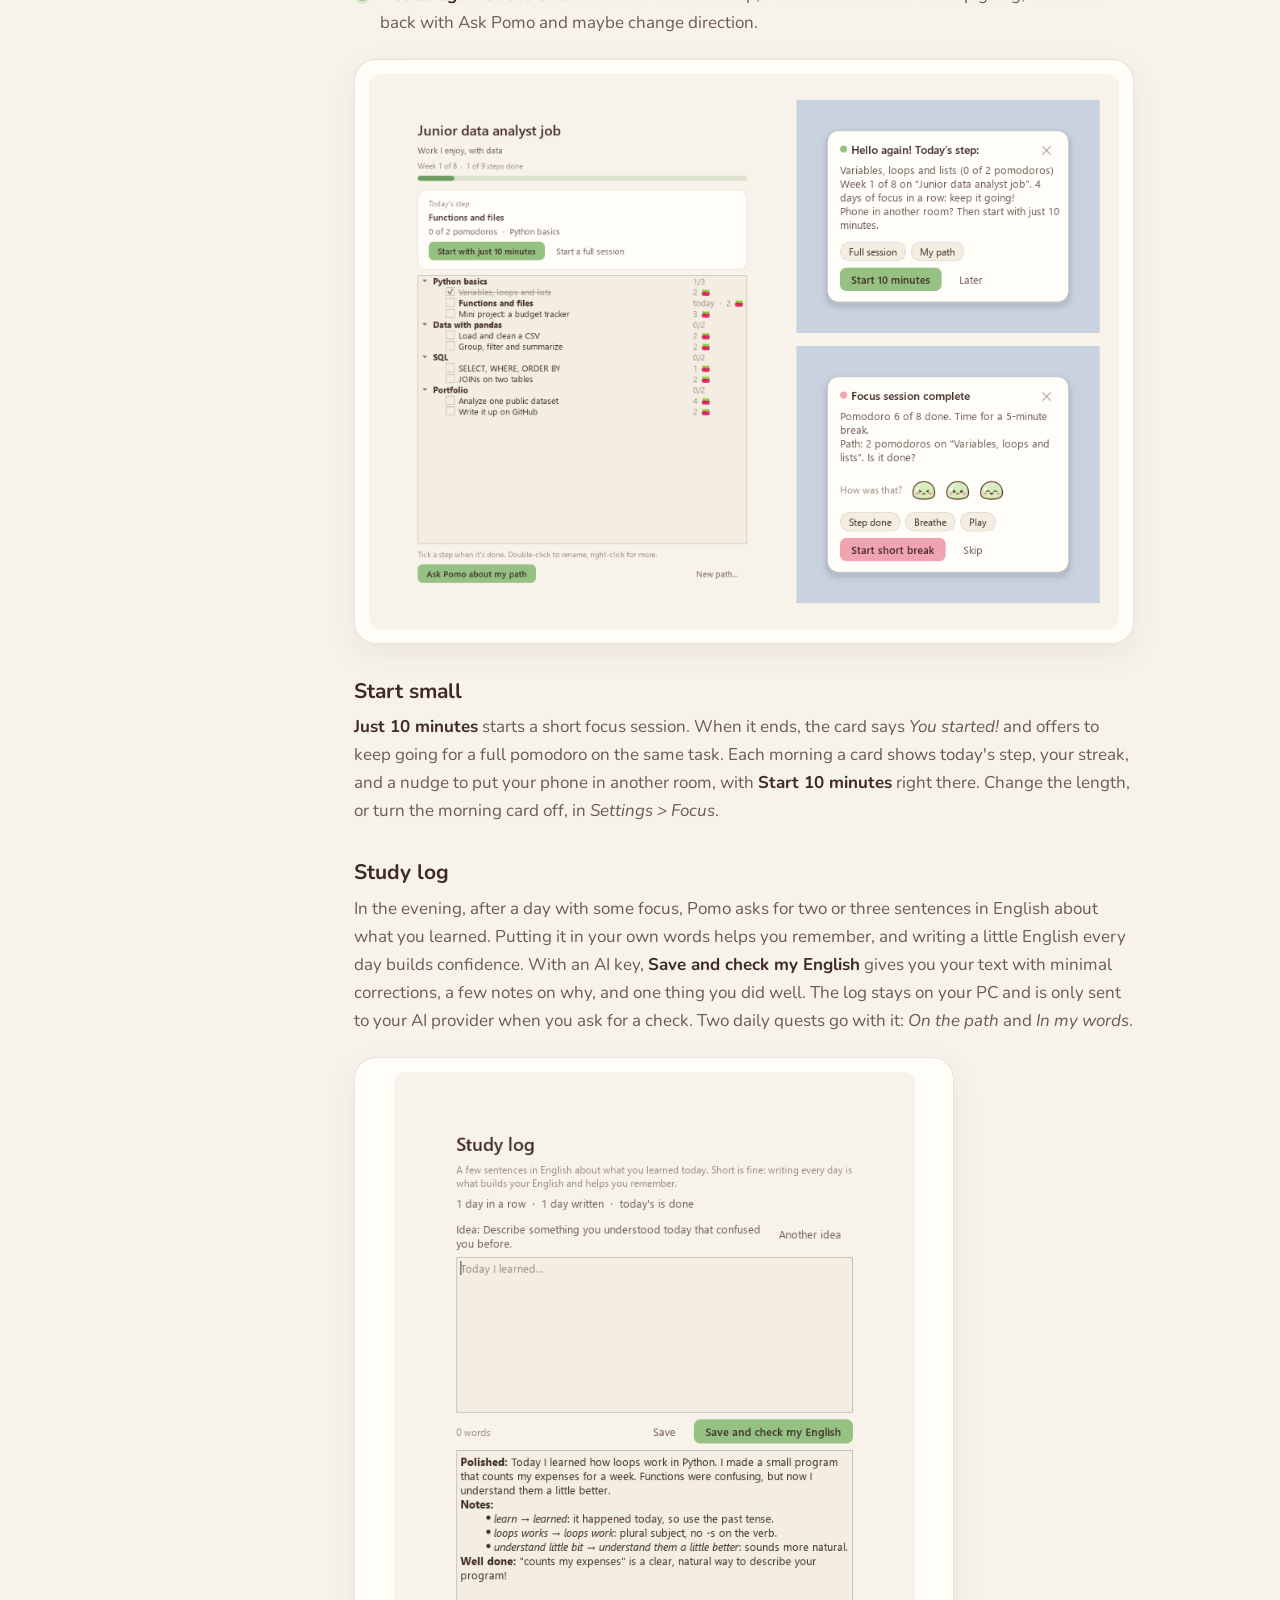
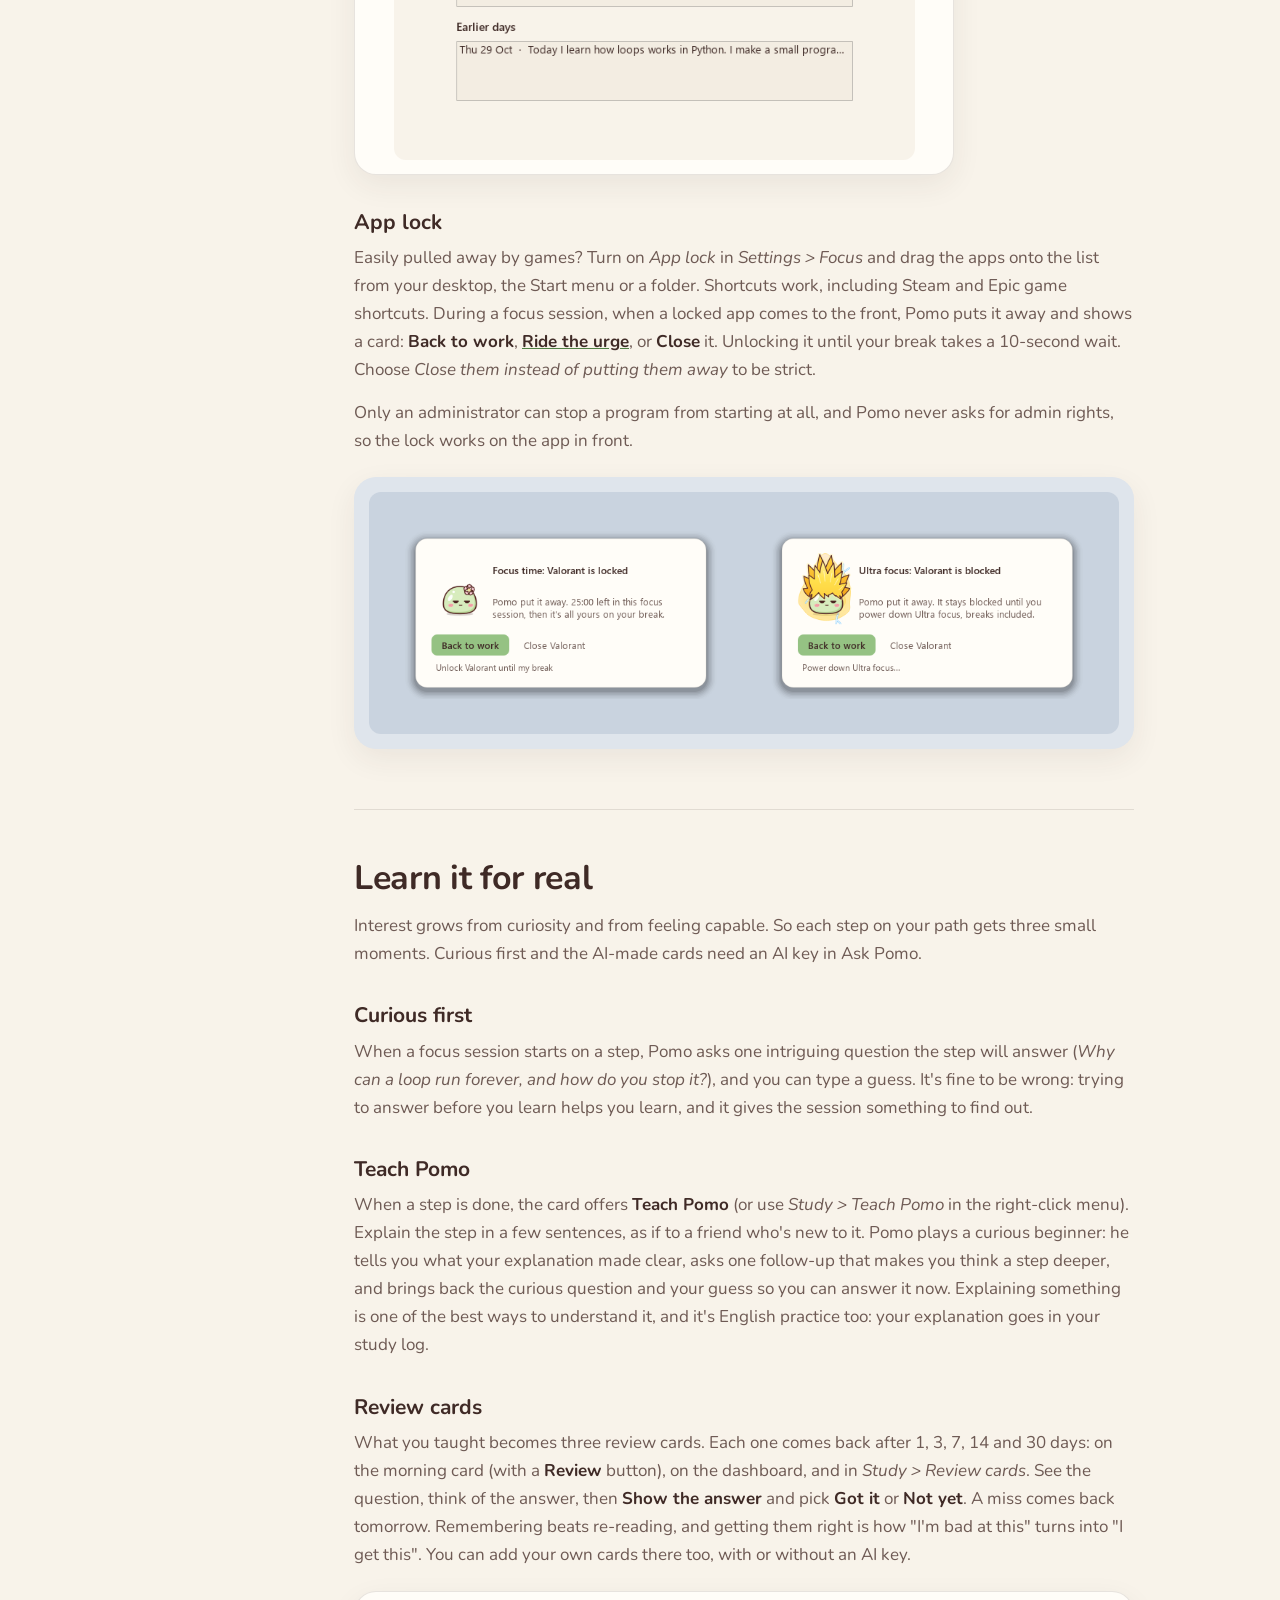
==== commit e6f0e7cb: "Pomo 1.9.0: your path as a game, and habits with ranked medals XP and levels, the skill tree, the bi" ====
--- a/docs/guide.html
+++ b/docs/guide.html
@@ -131,6 +131,8 @@
         <li><b>A study coach</b>A path of small steps toward one goal, "just 10 minutes" to start, and a study log in English.</li>
         <li><b>Learn it for real</b>A curious question before each step, Teach Pomo after it, and review cards that come back over days.</li>
         <li><b>Focus training</b>A focus ladder that grows your sessions, 90 seconds to ride out an urge, and Pomo reading beside you.</li>
+        <li><b>Your path as a game</b>Focus earns XP and levels, your path becomes a skill tree, the big picture maps how your steps connect, and a focus wallpaper shows today's step.</li>
+        <li><b>Habits, with a rank to earn</b>Track your habits month by month (or import them from Excel), and climb eight ranked medals by keeping them.</li>
         <li><b>App lock</b>Games and other apps you lock are put away while you focus.</li>
         <li><b>Ultra focus</b>Pomo powers up, and the apps you drag in stay blocked until you power down.</li>
       </ul>
@@ -299,6 +301,21 @@
       <figure class="shot"><img src="focus_training.png" alt="Pomo reading his book on the island during focus; Ride the urge with Pomo breathing and the urge's wave; and a session card saying the focus ladder levelled up to 15 minutes" width="1396" height="408" loading="lazy"></figure>
     </section>
 
+    <section id="game" data-title="Your path as a game">
+      <h2>Your path as a game</h2>
+      <p>Games show progress all the time; studying almost never does. So Pomo does.</p>
+      <h3>XP and levels</h3>
+      <p>Focus earns 1 XP a minute, a finished step 50, teaching Pomo 20 and a review card you get right 3. Levels take a little longer each time, with titles from Sprout to Apprentice, Explorer, Scholar, Expert, Sage and Legend. The session card shows what you earned and how far the next level is, and levelling up gets confetti. Your first XP counts the focus you've already done.</p>
+      <h3>Skill tree</h3>
+      <p>Open it with <i>Study &gt; Skill tree</i>, the <b>Skill tree</b> button in My path and on the dashboard, or from the card when you finish a step. Your path climbs from the bottom to your goal at the top: done steps glow green with a check, today's step pulses with Pomo standing beside it, and the rest wait with a lock. Each step you finish unlocks with a burst of petals the next time you look. Click a step to start it, or to teach Pomo one you've finished.</p>
+      <h3>Big picture</h3>
+      <p>Your milestones as islands along a road, with Pomo sitting on today's step (<i>Study &gt; Big picture</i>, or the tab next to the skill tree). With an AI key, Pomo draws how your steps connect: a short summary of the path, what each step lets you do, and arrows between steps that help each other. Click a step to see what it builds on and what it leads to. It's drawn once and kept; <b>Redraw</b> after you change your path. Drawing it sends your goal and your milestones' and steps' names to your AI provider.</p>
+      <figure class="shot"><img src="skill_tree.png" alt="The skill tree at level 23, with Read a CSV unlocking in a burst of petals and Pomo beside today's step; and the big picture, with milestones as islands, arrows between connected steps and what Group and summarise leads to" width="1412" height="688" loading="lazy"></figure>
+      <h3>Focus wallpaper</h3>
+      <p>Turn it on in <i>Settings &gt; Focus</i>. When a focus session starts, your desktop wallpaper becomes a calm picture with today's step on it, and Pomo reading. When the session ends, a break starts or Pomo quits, each monitor gets its own wallpaper back. Pomo notes your wallpaper before changing anything, so if Pomo or your PC stops mid-session, it comes back the next time Pomo starts; if you pick a new wallpaper while focusing, that one stays. A slideshow or Windows Spotlight is left alone.</p>
+      <figure class="shot"><img src="focus_wallpaper.png" alt="The focus wallpaper in light and dark: Pomo reading, Focusing on Clean messy data, and the milestone and goal underneath" width="1494" height="448" loading="lazy"></figure>
+    </section>
+
     <section id="ultra" data-title="Ultra focus">
       <h2>Ultra focus</h2>
       <p>For the days you need to go all in. Click the lightning button beside Pomo (on the island, or on the orb's rim), or <i>Ultra focus</i> in the right-click menu. Drag in the apps to block: from your desktop, the Start menu or a folder; the ones you picked last time are already there.</p>
@@ -306,6 +323,33 @@
       <figure class="shot"><img src="ultra_transform.png" alt="Pomo's power-up, frame by frame" width="2080" height="290" loading="lazy"></figure>
       <p>While it's on, the timer says <b>ULTRA FOCUS</b>, Pomo keeps the look, and the apps you picked stay blocked the whole time, breaks included. There's no quick unlock: to get them back, power down, which takes a 10-second wait (and offers to <a href="#train">ride the urge</a> first). Ultra focus stays on if Pomo restarts.</p>
       <figure class="shot"><img src="ultra.png" alt="Go Ultra: the apps dragged in, the transformation, and the island in Ultra focus" width="1582" height="568" loading="lazy"></figure>
+    </section>
+
+    <section id="habits" data-title="Habits and ranks">
+      <h2>Habits and ranks</h2>
+      <p>Keep the habits you care about (the gym, reading, calling home, no fast food) and earn a rank for it, the way ranked games do. Open the tracker by clicking the medal on your timer, or with <i>Habit tracker…</i> in the right-click menu.</p>
+      <h3>Your habits, month by month</h3>
+      <p>Click <b>Add habits</b> and give each habit a monthly goal: on how many days of the month you want to do it (31 means every day). The tracker shows the month as a grid, like a habit tracker spreadsheet: a row per habit with its goal, a box per day, each habit's progress toward its goal, the habits done each day, and a success rate with its verdict, from <i>Excellent</i> to <i>Start again</i>. Tick today's habits as you do them, in the grid or right from the right-click menu (<i>Habits</i>). Yesterday stays open for what you forgot to tick; older days are final.</p>
+      <p>Already track your habits in a spreadsheet? <b>Import from Excel</b> reads its HABIT and GOAL columns. TemplateLab's monthly habit tracker works as it is.</p>
+      <figure class="shot"><img src="habits.png" alt="The habit tracker: Squire 4 with 1,305 points, the ladder of medals, and November as a grid of ten habits with their goals, ticks, progress, habits done each day and the points each day earned" width="1150" height="735" loading="lazy"></figure>
+      <h3>Every day is a ranked match</h3>
+      <p>Your daily target is what your monthly goals add up to per day, or a number you pick in <b>Edit habits</b>.</p>
+      <div class="table-wrap">
+        <table>
+          <tr><th>Your day</th><th>Points</th></tr>
+          <tr><td>The daily target reached</td><td>+30</td></tr>
+          <tr><td>At least half of it</td><td>+15</td></tr>
+          <tr><td>Less than half</td><td>-30</td></tr>
+        </table>
+      </div>
+      <p>The day counts once it's over. The next morning Pomo tells you how it went and what it did to your rank. In the evening, if you're short of the target, a reminder asks whether you did more (set its time, or turn it off, in <i>Settings &gt; Focus</i>). Points never go below zero, and changing a goal or your target later never rewrites days that are over.</p>
+      <h3>Eight medals, five stars each</h3>
+      <p>150 points earn a star (five perfect days), and five stars the next medal: Rookie, Squire, Knight, Paladin, Champion, Mythic, Celestial and Eternal. Each one is a little grander: spikes, then wings, a crown and finally flames. Eternal counts up instead of earning stars. Miss days and you slide back down, star by star.</p>
+      <figure class="shot"><img src="medals.png" alt="The eight medals: Rookie from 0 points, Squire from 750, Knight from 1,500, Paladin from 2,250, Champion from 3,000, Mythic from 3,750, Celestial from 4,500 and Eternal from 5,250" width="1220" height="200" loading="lazy"></figure>
+      <h3>On your timer</h3>
+      <p>The orb wears your medal under its face, with a 40% arc around the bottom that fills toward your next star. The island shows a small medal with its own arc, and a rank row with today's habits when it opens. Today's match shows on the arc as it happens: a lighter stretch for the points you're about to earn, a red one for the points at risk. Hover the medal for the details, or click it to open the tracker. Turn the rank off in <i>Settings &gt; Focus</i>.</p>
+      <figure class="shot"><img src="rank.png" alt="The orb wearing three ranks, each with its arc, and the island, compact with a little medal and open with the rank row" width="1221" height="312" loading="lazy"></figure>
+      <p>The ladder is inspired by competitive games' ranked medals; the names and the art are Pomo's own.</p>
     </section>
 
     <section id="rewards" data-title="Garden, quests, room">
@@ -394,14 +438,14 @@
       <div class="table-wrap">
         <table>
           <tr><th>Provider</th><th>Models to start with</th><th>Key from</th></tr>
-          <tr><td>Anthropic (Claude), the default</td><td>Claude Opus 5.5, Sonnet 5.5, Haiku 5.5, Fable 5.1, Opus 5</td><td><a href="https://console.anthropic.com/settings/keys">console.anthropic.com</a></td></tr>
-          <tr><td>OpenAI (ChatGPT)</td><td>GPT-5.4, GPT-5.4 mini, GPT-5.4 nano</td><td><a href="https://platform.openai.com/api-keys">platform.openai.com</a></td></tr>
-          <tr><td>Google Gemini</td><td>Gemini 3.5 Flash, Gemini 3.1 Pro (preview), Gemini Flash (latest)</td><td><a href="https://aistudio.google.com/apikey">aistudio.google.com</a></td></tr>
-          <tr><td>xAI (Grok)</td><td>Grok 4.6, Grok 4.3</td><td><a href="https://console.x.ai">console.x.ai</a></td></tr>
-          <tr><td>OpenRouter</td><td>Auto, plus hundreds of models behind one key</td><td><a href="https://openrouter.ai/keys">openrouter.ai</a></td></tr>
-        </table>
-      </div>
-      <p>There's no subscription: you pay the provider directly. Pomo checks your key with a free call, stores it encrypted for your Windows account, and only ever sends it to that provider. <b>Load models</b> in <i>Settings &gt; AI</i> shows every model your key can use. Nothing is sent until you ask something; then Pomo sends your question plus a short summary of your timer, focus stats, tasks, plan and agent activity. The one exception is the <a href="#learn">learning loop</a>: when a focus session starts on a step of your path, Pomo sends your goal and the step's name to ask its curious question.</p>
+          <tr><td>Anthropic (Claude), the default</td><td>Claude Opus 5.5, Sonnet 5.5, Haiku 5.5, Fable 5.1, Opus 5</td><td><a href="https://console.anthropic.com/settings/keys">console<wbr>.anthropic<wbr>.com</a></td></tr>
+          <tr><td>OpenAI (ChatGPT)</td><td>GPT-5.4, GPT-5.4 mini, GPT-5.4 nano</td><td><a href="https://platform.openai.com/api-keys">platform<wbr>.openai<wbr>.com</a></td></tr>
+          <tr><td>Google Gemini</td><td>Gemini 3.5 Flash, Gemini 3.1 Pro (preview), Gemini Flash (latest)</td><td><a href="https://aistudio.google.com/apikey">aistudio<wbr>.google<wbr>.com</a></td></tr>
+          <tr><td>xAI (Grok)</td><td>Grok 4.6, Grok 4.3</td><td><a href="https://console.x.ai">console<wbr>.x.ai</a></td></tr>
+          <tr><td>OpenRouter</td><td>Auto, plus hundreds of models behind one key</td><td><a href="https://openrouter.ai/keys">openrouter<wbr>.ai</a></td></tr>
+        </table>
+      </div>
+      <p>There's no subscription: you pay the provider directly. Pomo checks your key with a free call, stores it encrypted for your Windows account, and only ever sends it to that provider. <b>Load models</b> in <i>Settings &gt; AI</i> shows every model your key can use. Nothing is sent until you ask something; then Pomo sends your question plus a short summary of your timer, focus stats, tasks, plan, your habit rank and today's habits, and agent activity. The one exception is the <a href="#learn">learning loop</a>: when a focus session starts on a step of your path, Pomo sends your goal and the step's name to ask its curious question.</p>
       <h3 id="talk">Talk to Pomo</h3>
       <p>Hold <kbd>Ctrl+Alt+Shift+Space</kbd> from any app, say your question, and let go, or hold the mic button in Ask Pomo. Turn on the speaker and Pomo reads its answers in a soft Windows voice.</p>
       <div class="table-wrap">
@@ -458,7 +502,7 @@
         <table>
           <tr><th>Tab</th><th>What you can change</th></tr>
           <tr><td>Timer</td><td>Focus, short and long break lengths; long break interval; daily goal; auto-start</td></tr>
-          <tr><td>Focus</td><td>Session ratings, cheering, away detection, the distraction check-in, quiet focus, the break card, "Where was I?", naming sessions after your project, daily quests, the morning card, starting small, the study log, app lock, the learning loop, Study with Pomo, the focus ladder</td></tr>
+          <tr><td>Focus</td><td>Session ratings, cheering, away detection, the distraction check-in, quiet focus, the break card, "Where was I?", naming sessions after your project, daily quests, the morning card, starting small, the study log, app lock, the learning loop, Study with Pomo, the focus ladder, the focus wallpaper, your habit rank on the timer, the habit reminder</td></tr>
           <tr><td>Alerts</td><td>Notifications, pop-up card, sound, volume, repeats, idle reminder</td></tr>
           <tr><td>Appearance</td><td>Theme, timer style, show Pomo, outfit, dressing for what you're doing, tucking the island away, orb size, opacity, always on top, colors</td></tr>
           <tr><td>Agents</td><td>Connect Claude Code, Codex CLI and Gemini CLI; reviews; approvals and wait times; finish notifications; answering questions; replies; break suggestions</td></tr>
@@ -468,7 +512,7 @@
         </table>
       </div>
       <h3 id="privacy">Your data</h3>
-      <p>Everything lives in <code>%APPDATA%\Pomo</code>: your settings (with quests, badges, your room and your path), your history (sessions, ratings, agent activity, parked thoughts, your study log, review cards and urges ridden out), the prepared focus sounds, a downloaded update until it's installed, and your API keys, encrypted. Window titles are never written to disk, and voice recordings only pass through a temporary file that's deleted right away. To check for updates, Pomo asks GitHub's public API every hour; nothing about you is sent with it.</p>
+      <p>Everything lives in <code>%APPDATA%\Pomo</code>: your settings (with quests, badges, your room, your path and your habits), your history (sessions, ratings, agent activity, parked thoughts, your study log, review cards, urges ridden out and the habits you ticked), the prepared focus sounds, a downloaded update until it's installed, and your API keys, encrypted. Window titles are never written to disk, and voice recordings only pass through a temporary file that's deleted right away. To check for updates, Pomo asks GitHub's public API every hour; nothing about you is sent with it.</p>
     </section>
 
     <section id="developers" data-title="For developers">
@@ -481,7 +525,7 @@
       <h3>Publish a release</h3>
       <ol class="steps">
         <li>Bump <code>APP_VERSION</code> in <code>pomodoro/__init__.py</code> and commit.</li>
-        <li>Tag and push the tag: <code>git tag v1.8.0</code>, then <code>git push origin v1.8.0</code>.</li>
+        <li>Tag and push the tag: <code>git tag v1.9.0</code>, then <code>git push origin v1.9.0</code>.</li>
         <li>GitHub Actions builds the installer, the portable zip and <code>Pomo-Setup.exe.sha256</code>. Installed copies find the release within an hour, verify it and offer the one-click update.</li>
       </ol>
       <details class="files">
@@ -528,6 +572,12 @@
 pomodoro/studylog.py        the study log in English, and its gentle English tutor
 pomodoro/learnloop.py       the learning loop and focus ladder: review-card timing, prompts, the ladder's rules
 pomodoro/learn_windows.py   Curious first, Teach Pomo, review cards and Ride the urge
+pomodoro/skills.py          XP and levels, and the big picture's request to the AI
+pomodoro/skill_windows.py   the skill tree and the big picture
+pomodoro/wallpaper.py       the focus wallpaper, and your own wallpaper back after
+pomodoro/habits.py          the habit tracker: daily matches, the rank ladder, the month, Excel import
+pomodoro/medals.py          the rank medals, and the rank's arc and bar
+pomodoro/habit_window.py    the habit tracker window and the habit editor
 pomodoro/applock.py        app lock and the lock card; dragged-in apps and shortcuts
 pomodoro/ultra.py           Ultra focus drawings: aura, golden hair, fire in the eyes
 pomodoro/ultra_mode.py      Ultra focus windows: picking apps, the transformation, powering down
--- a/docs/site.css
+++ b/docs/site.css
@@ -107,3 +107,11 @@
   .bar { gap: 14px; }
   .bar .links { gap: 14px; }
 }
+/* phones: tables fit the screen instead of scrolling sideways (headers wrap, web addresses break at their dots) */
+@media (max-width: 560px) {
+  table { font-size: 14.5px; }
+  th, td { padding: 8px 10px; }
+  th { white-space: normal; }
+  td a { overflow-wrap: break-word; }
+  pre { font-size: 12.5px; padding: 12px 14px; }
+}
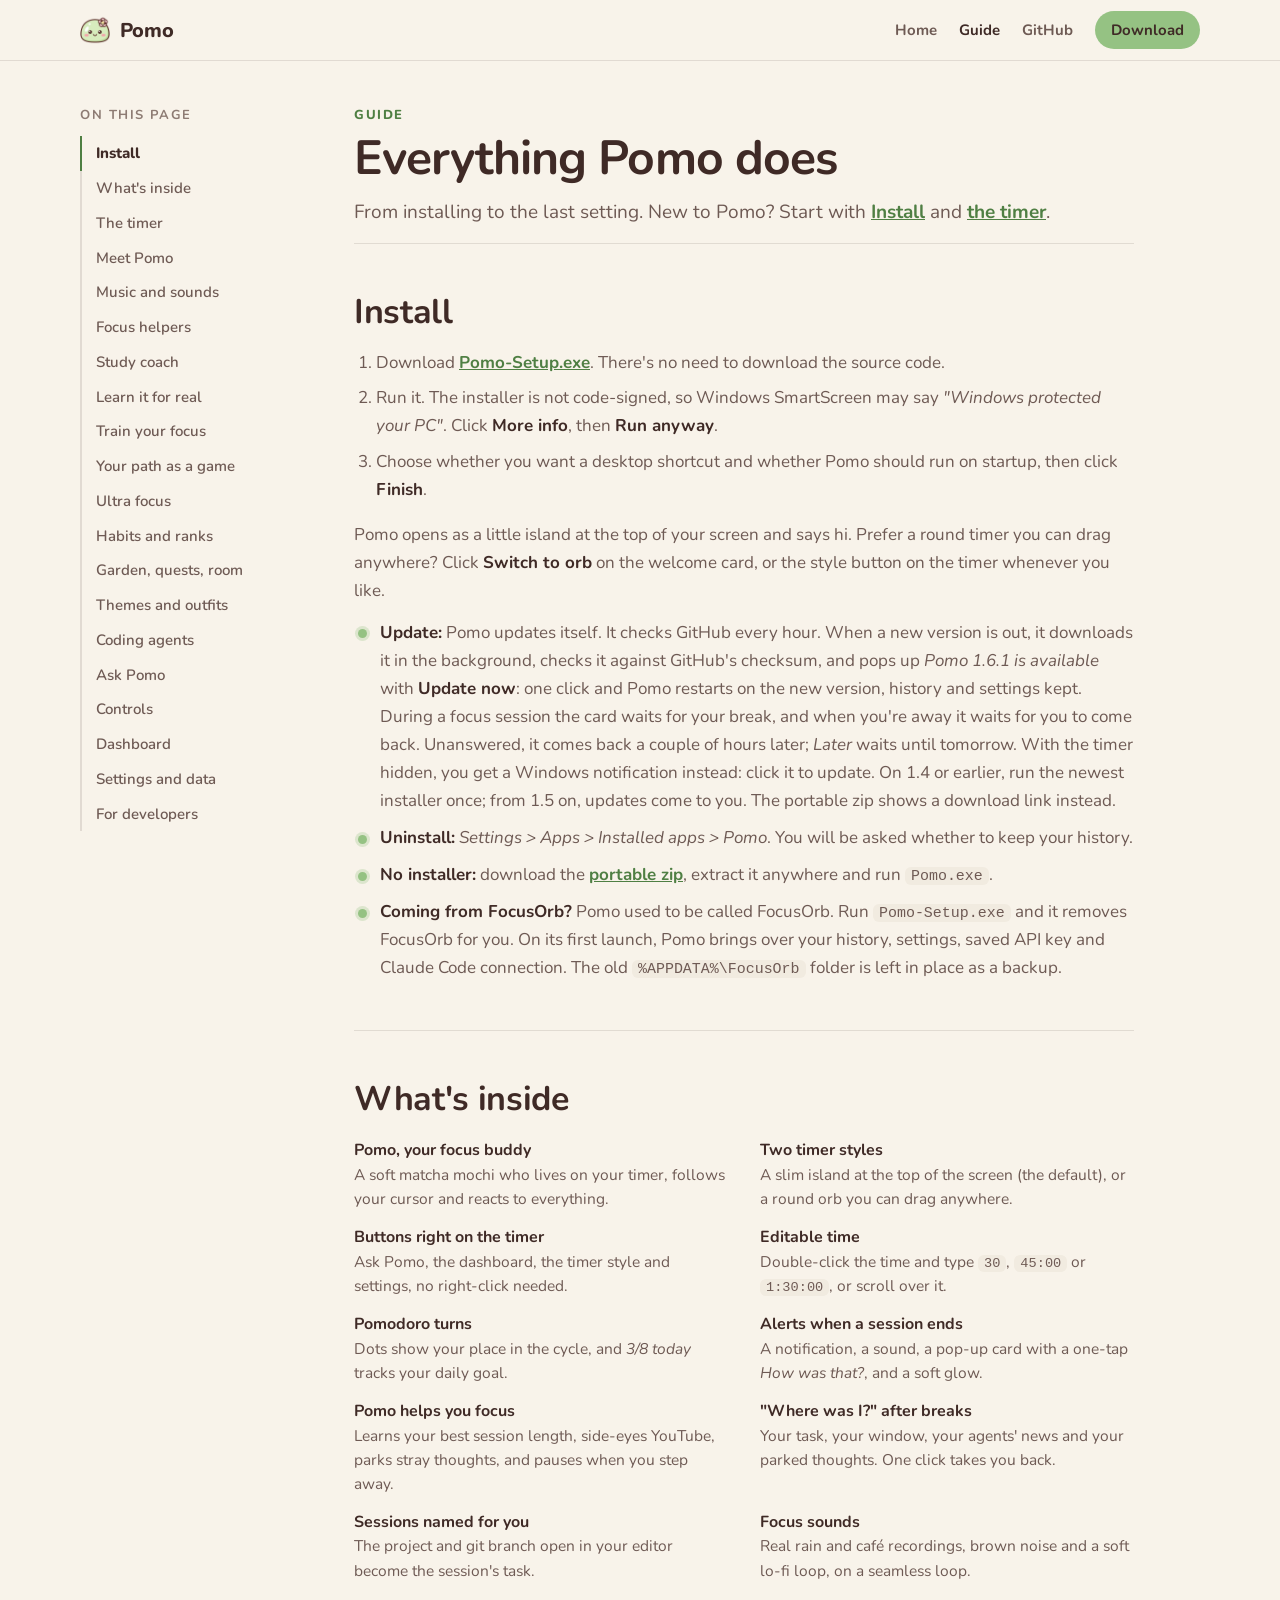
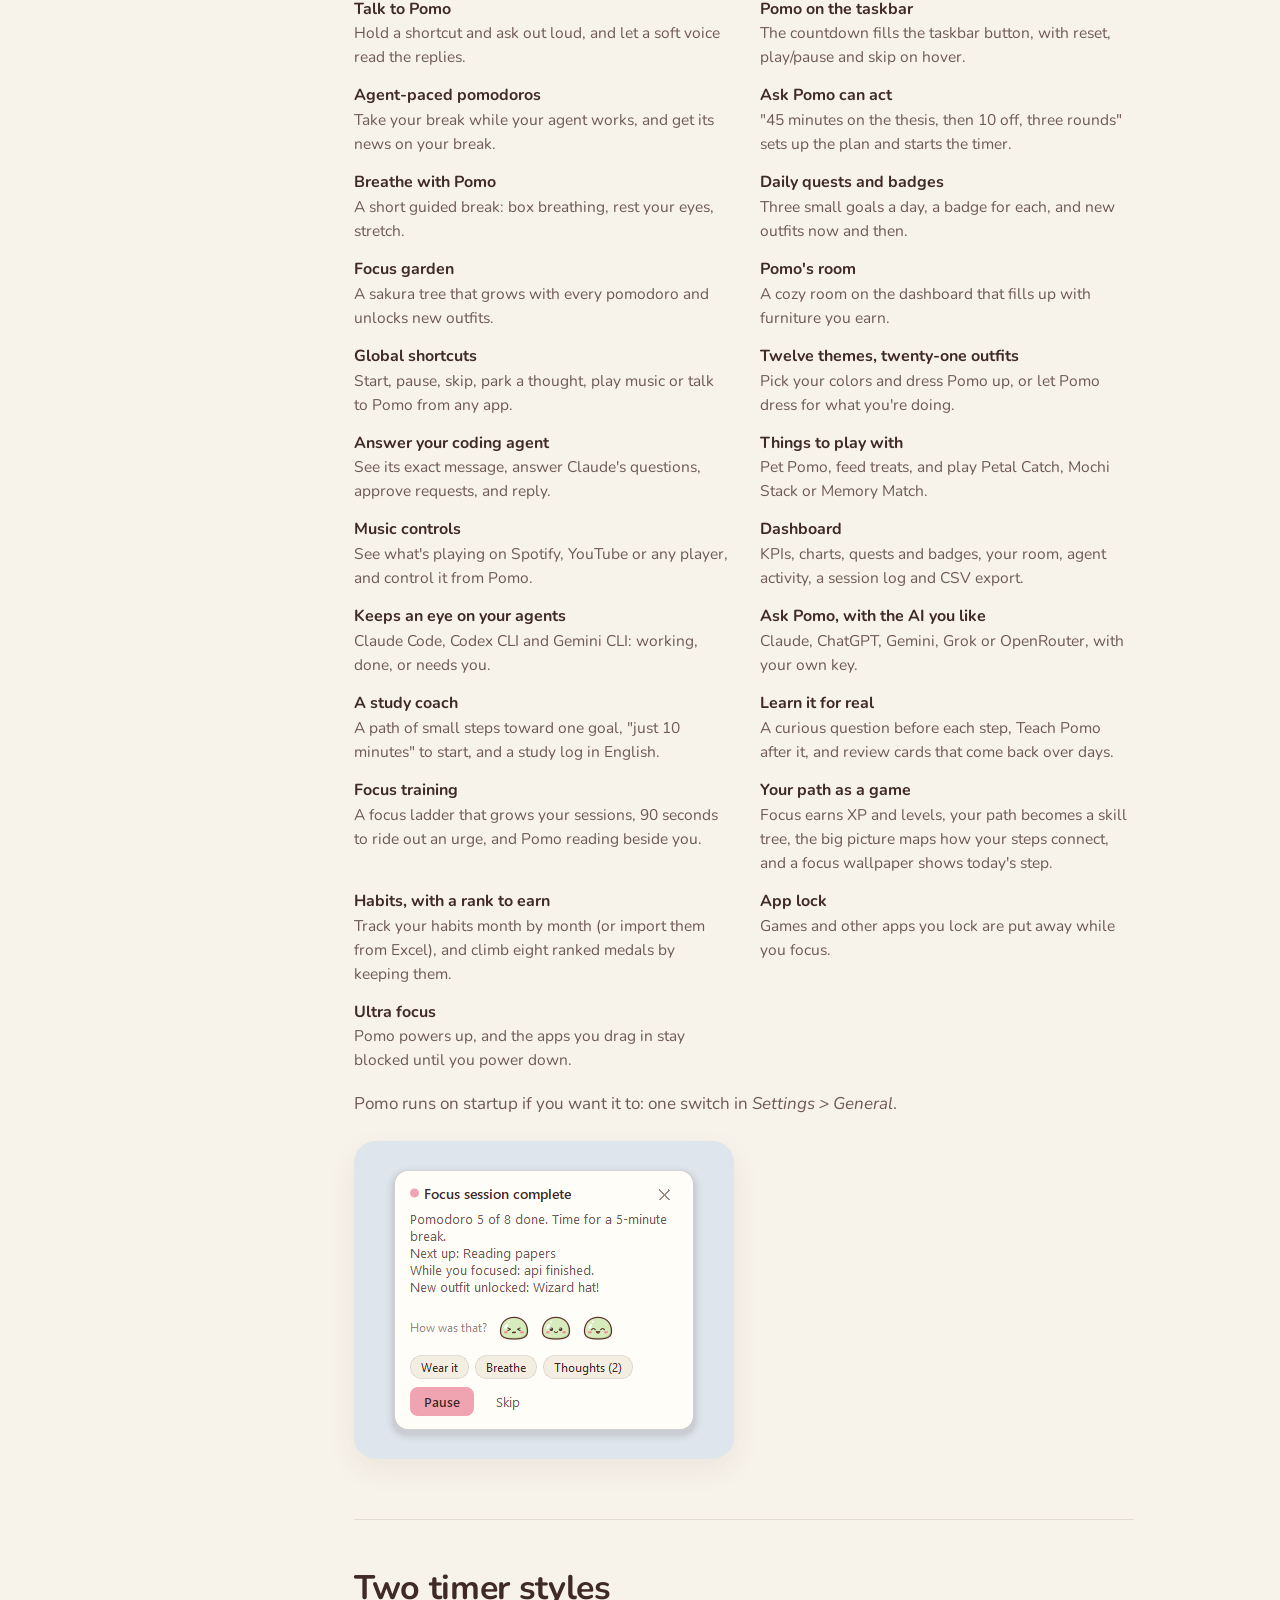
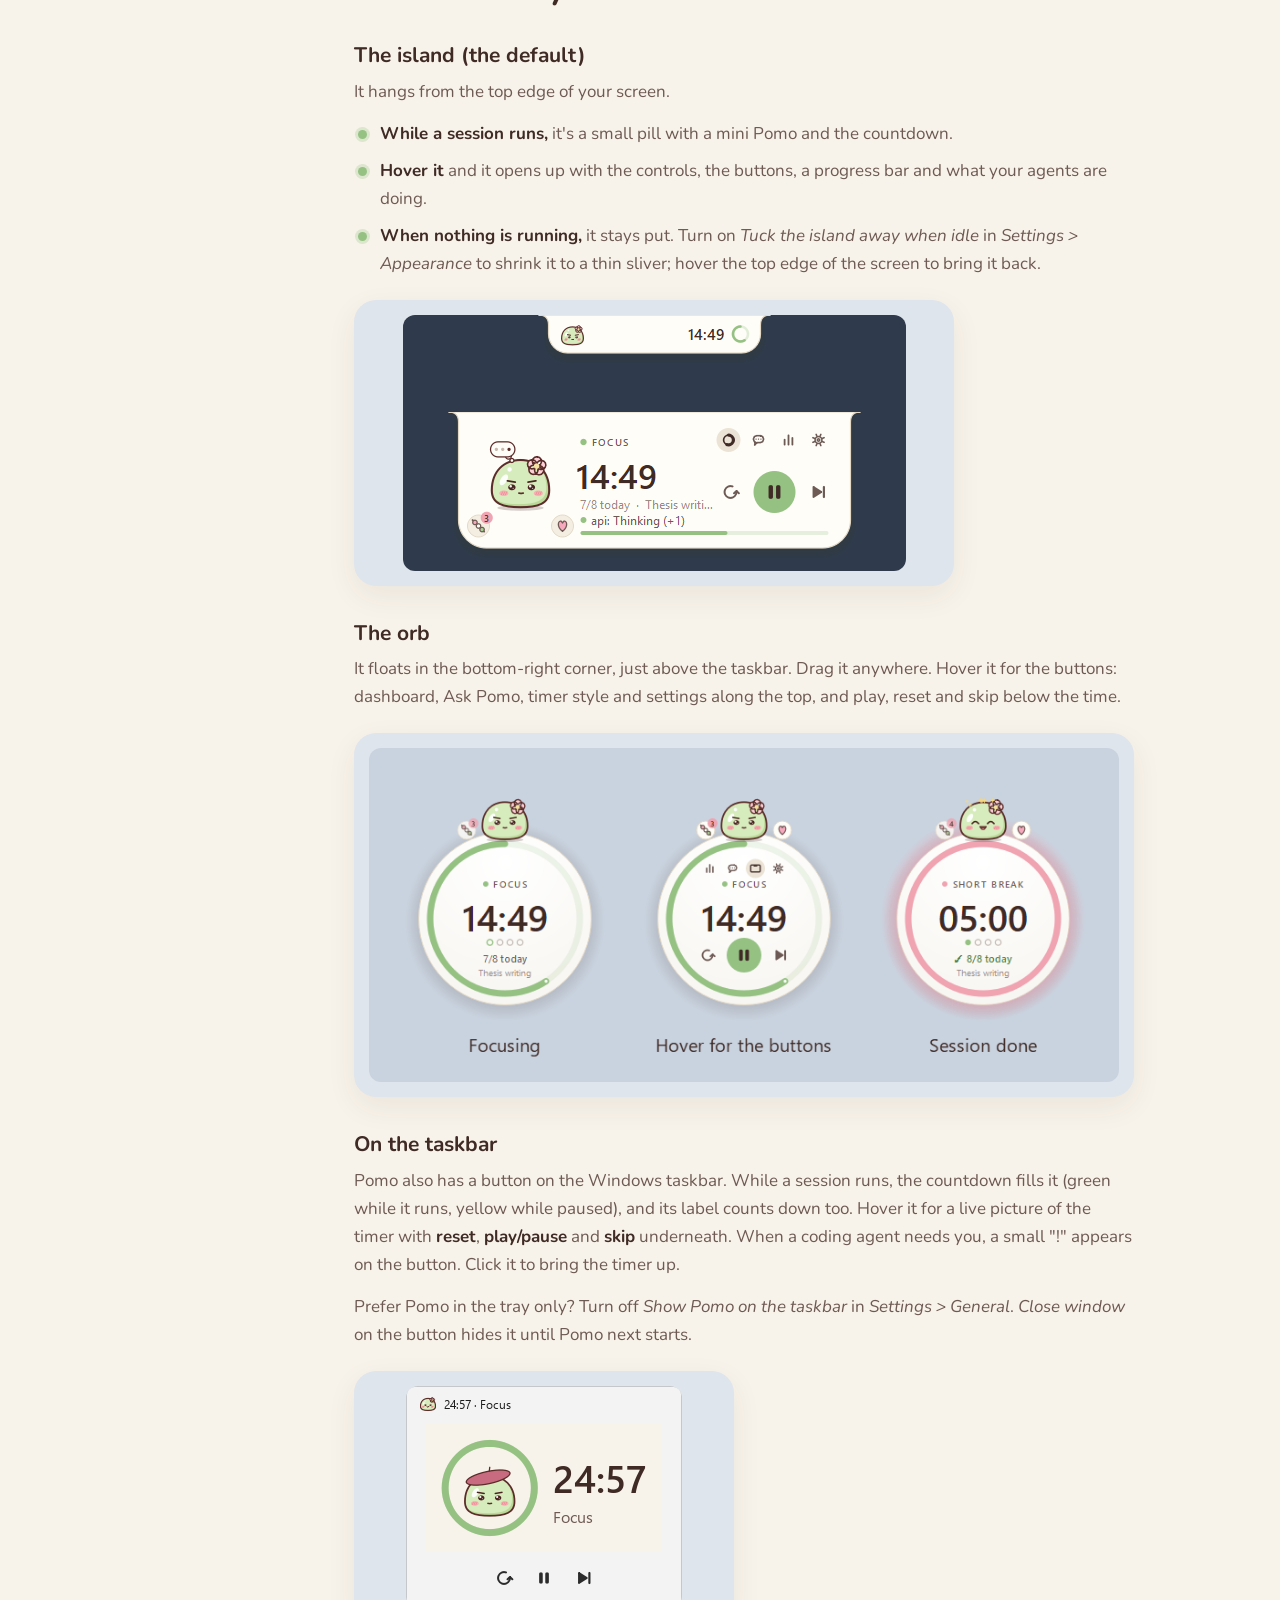
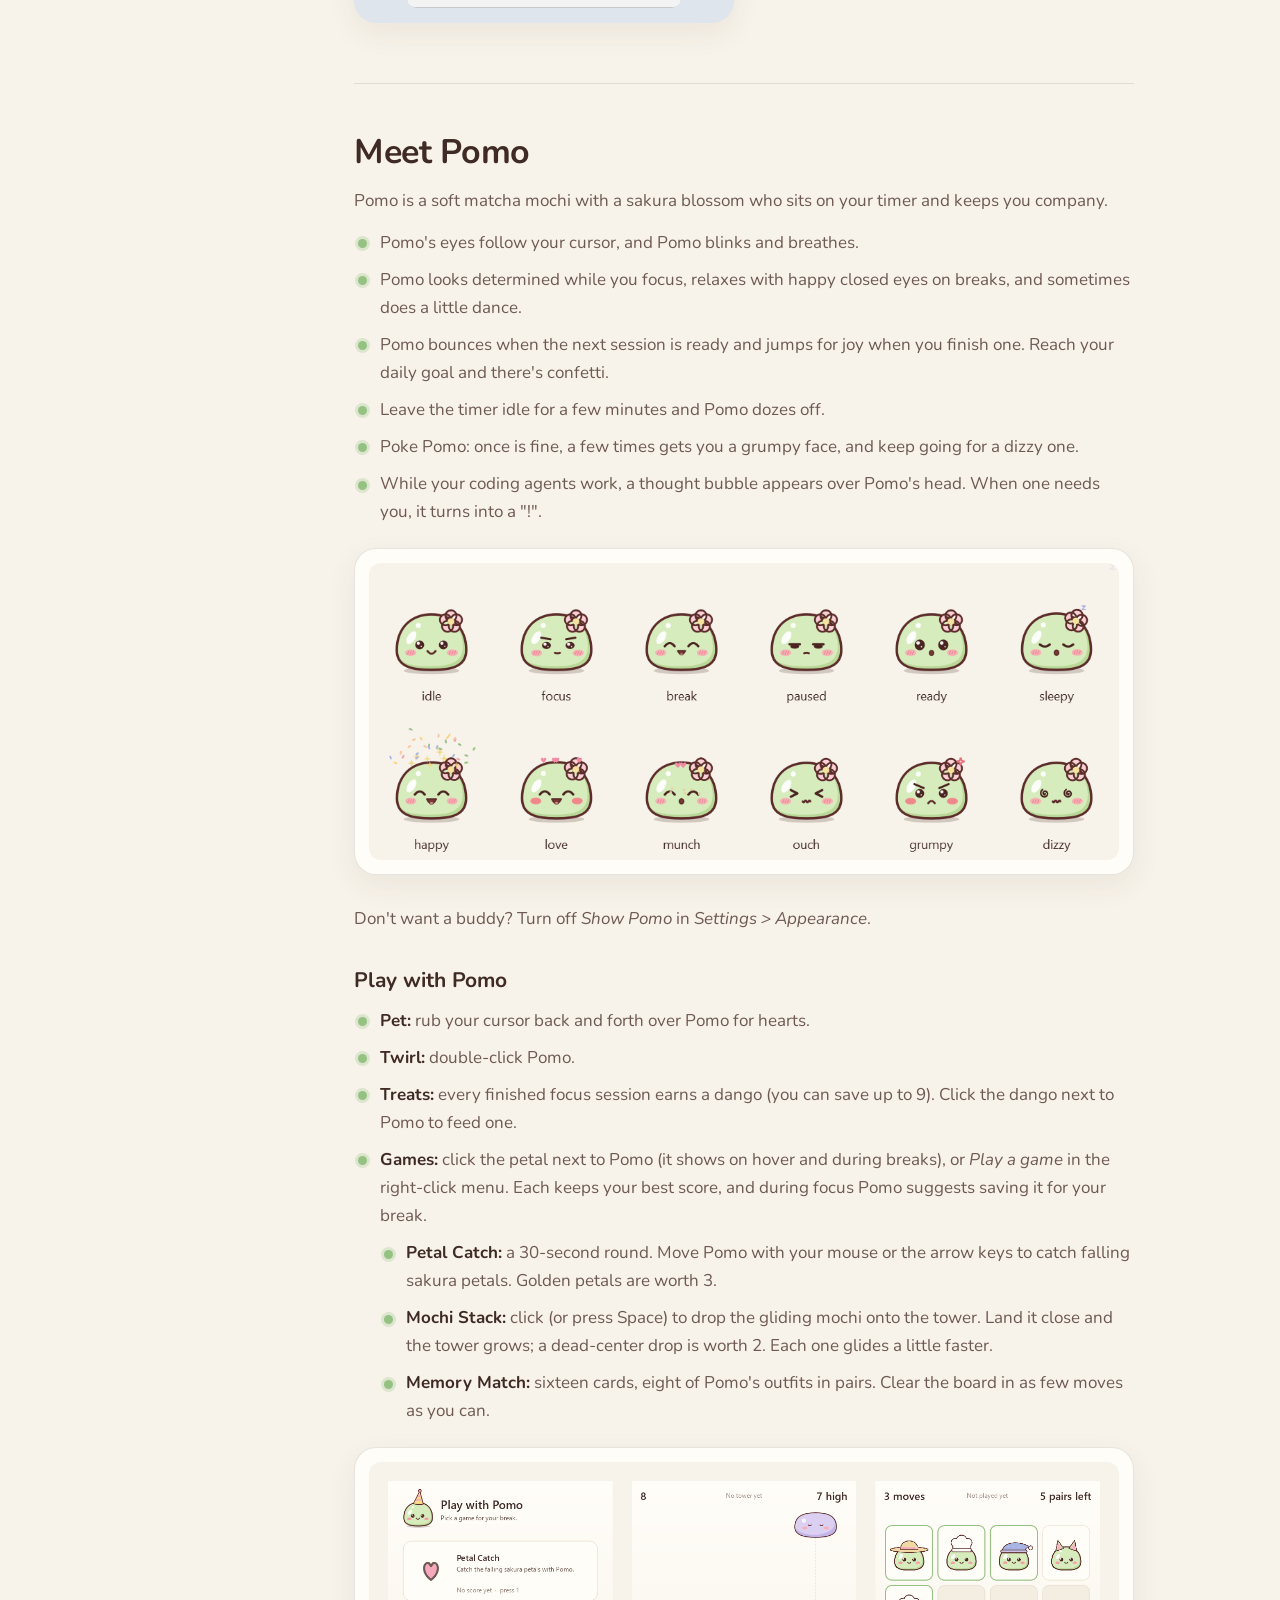
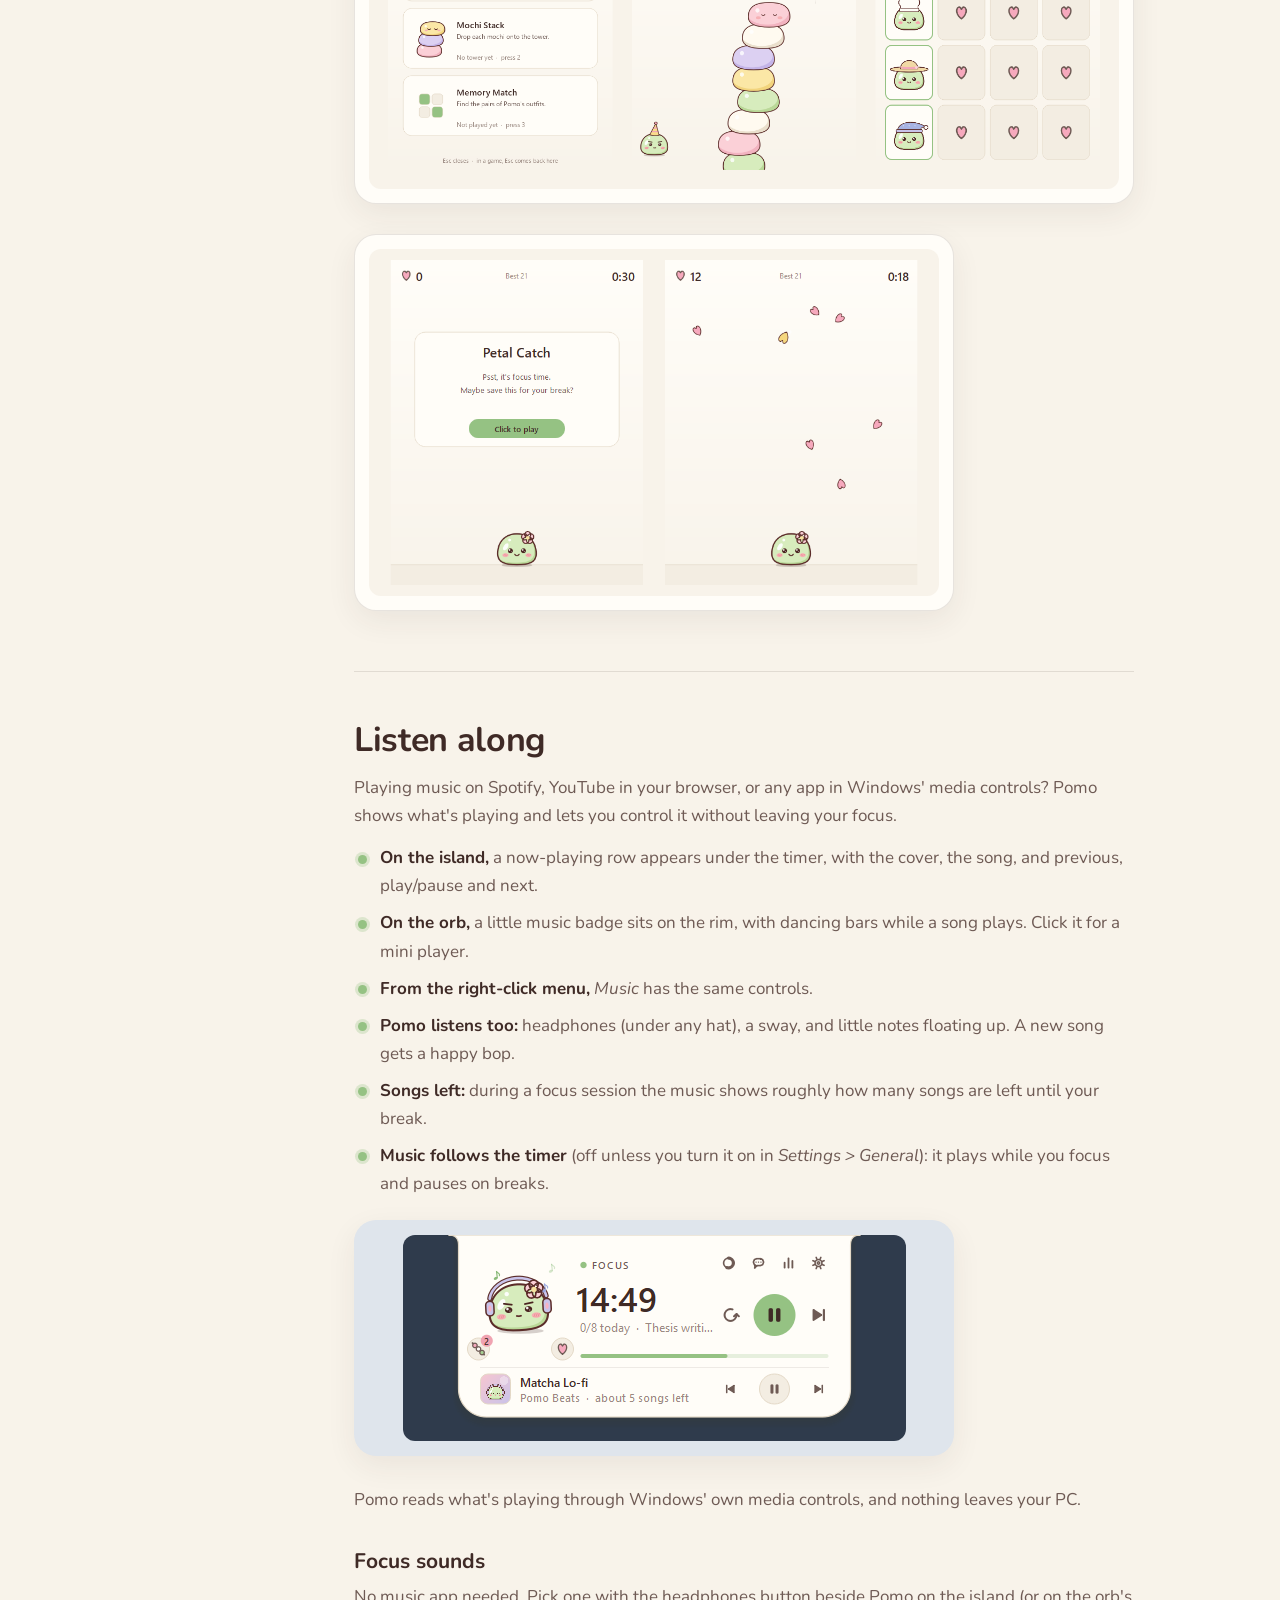
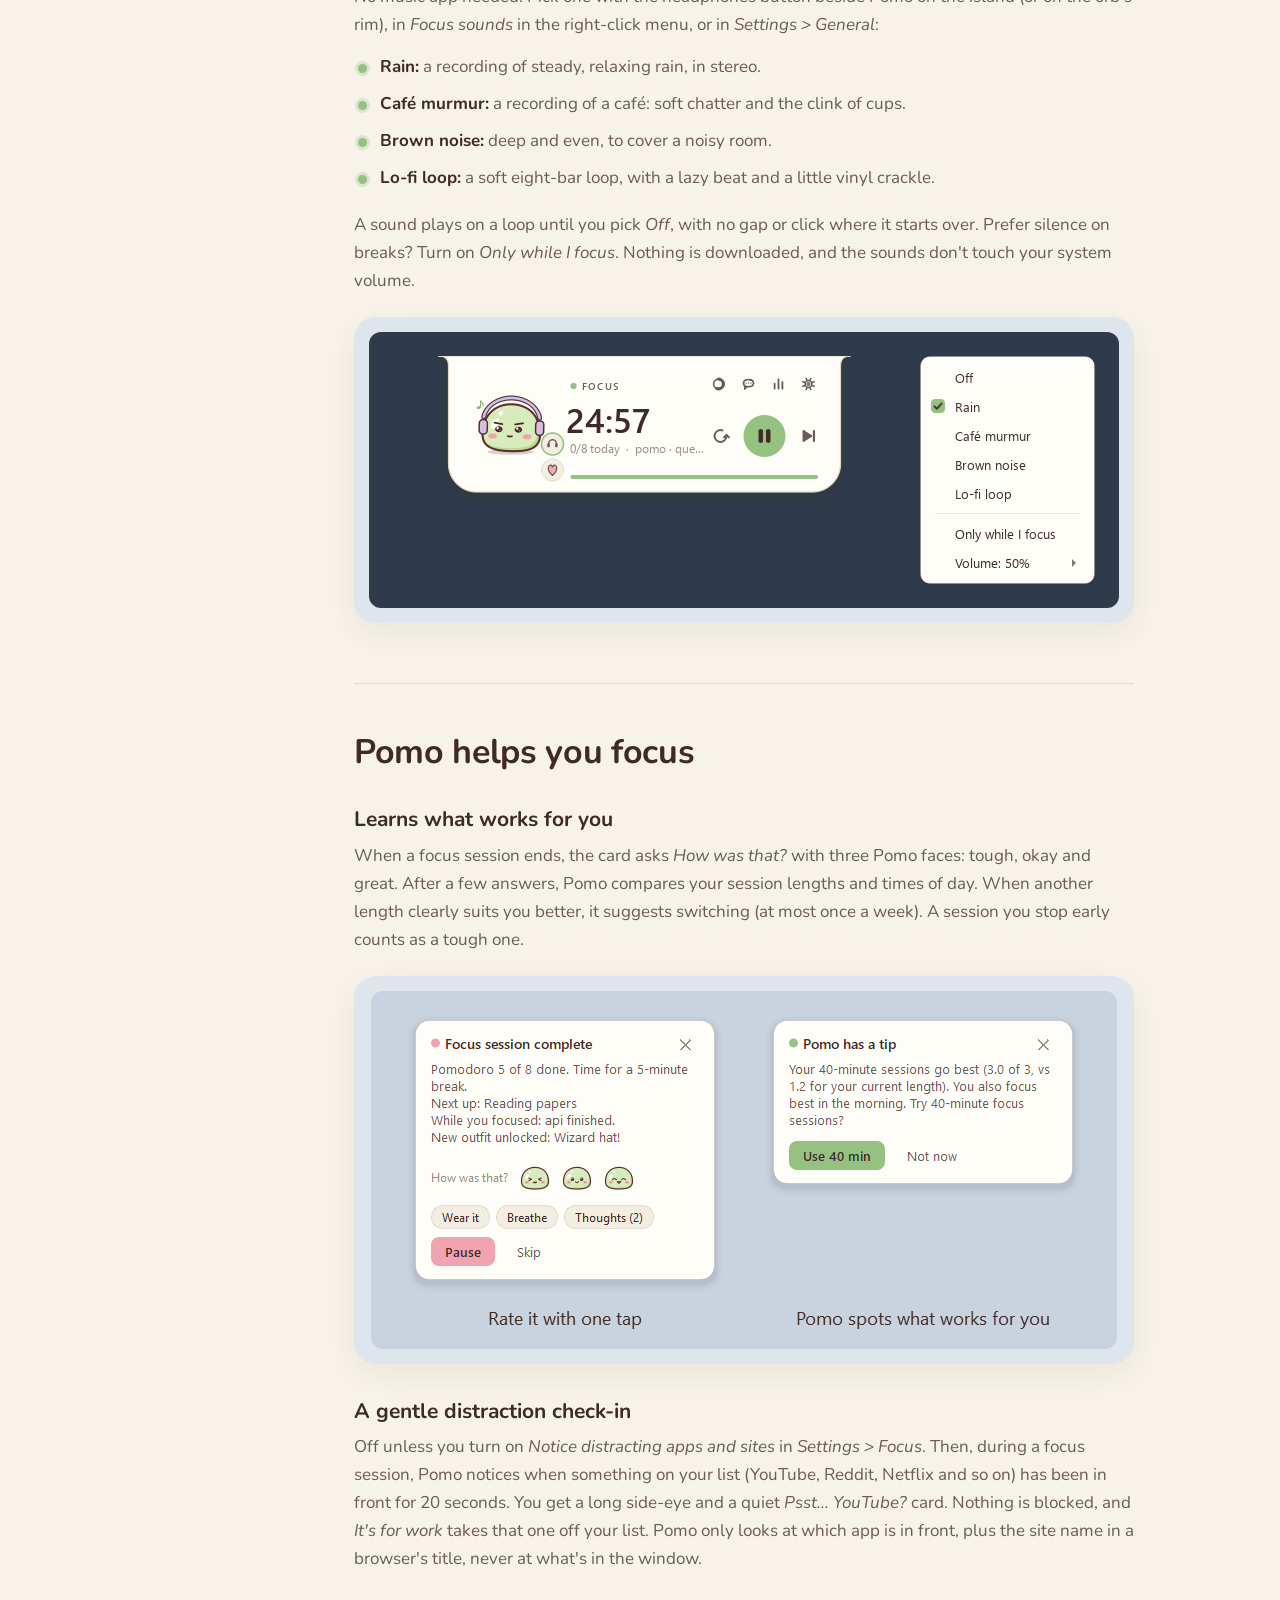
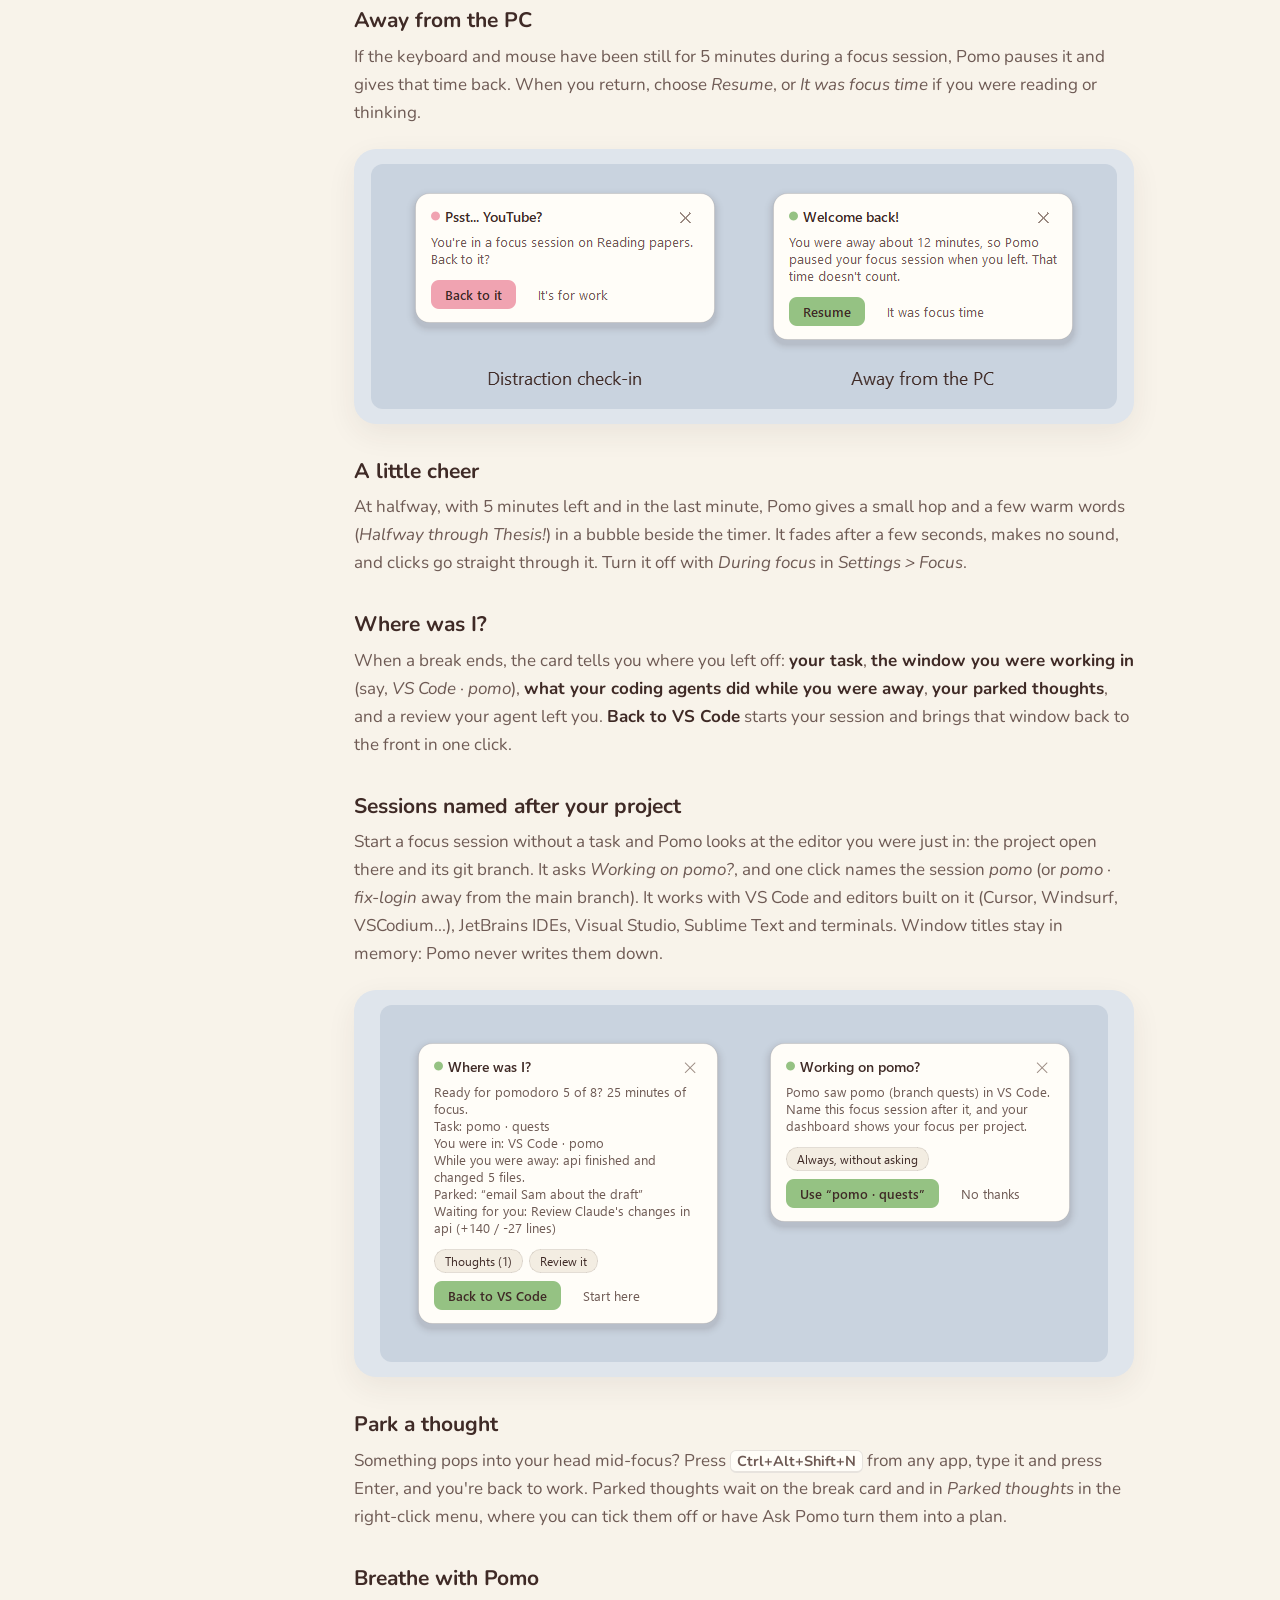
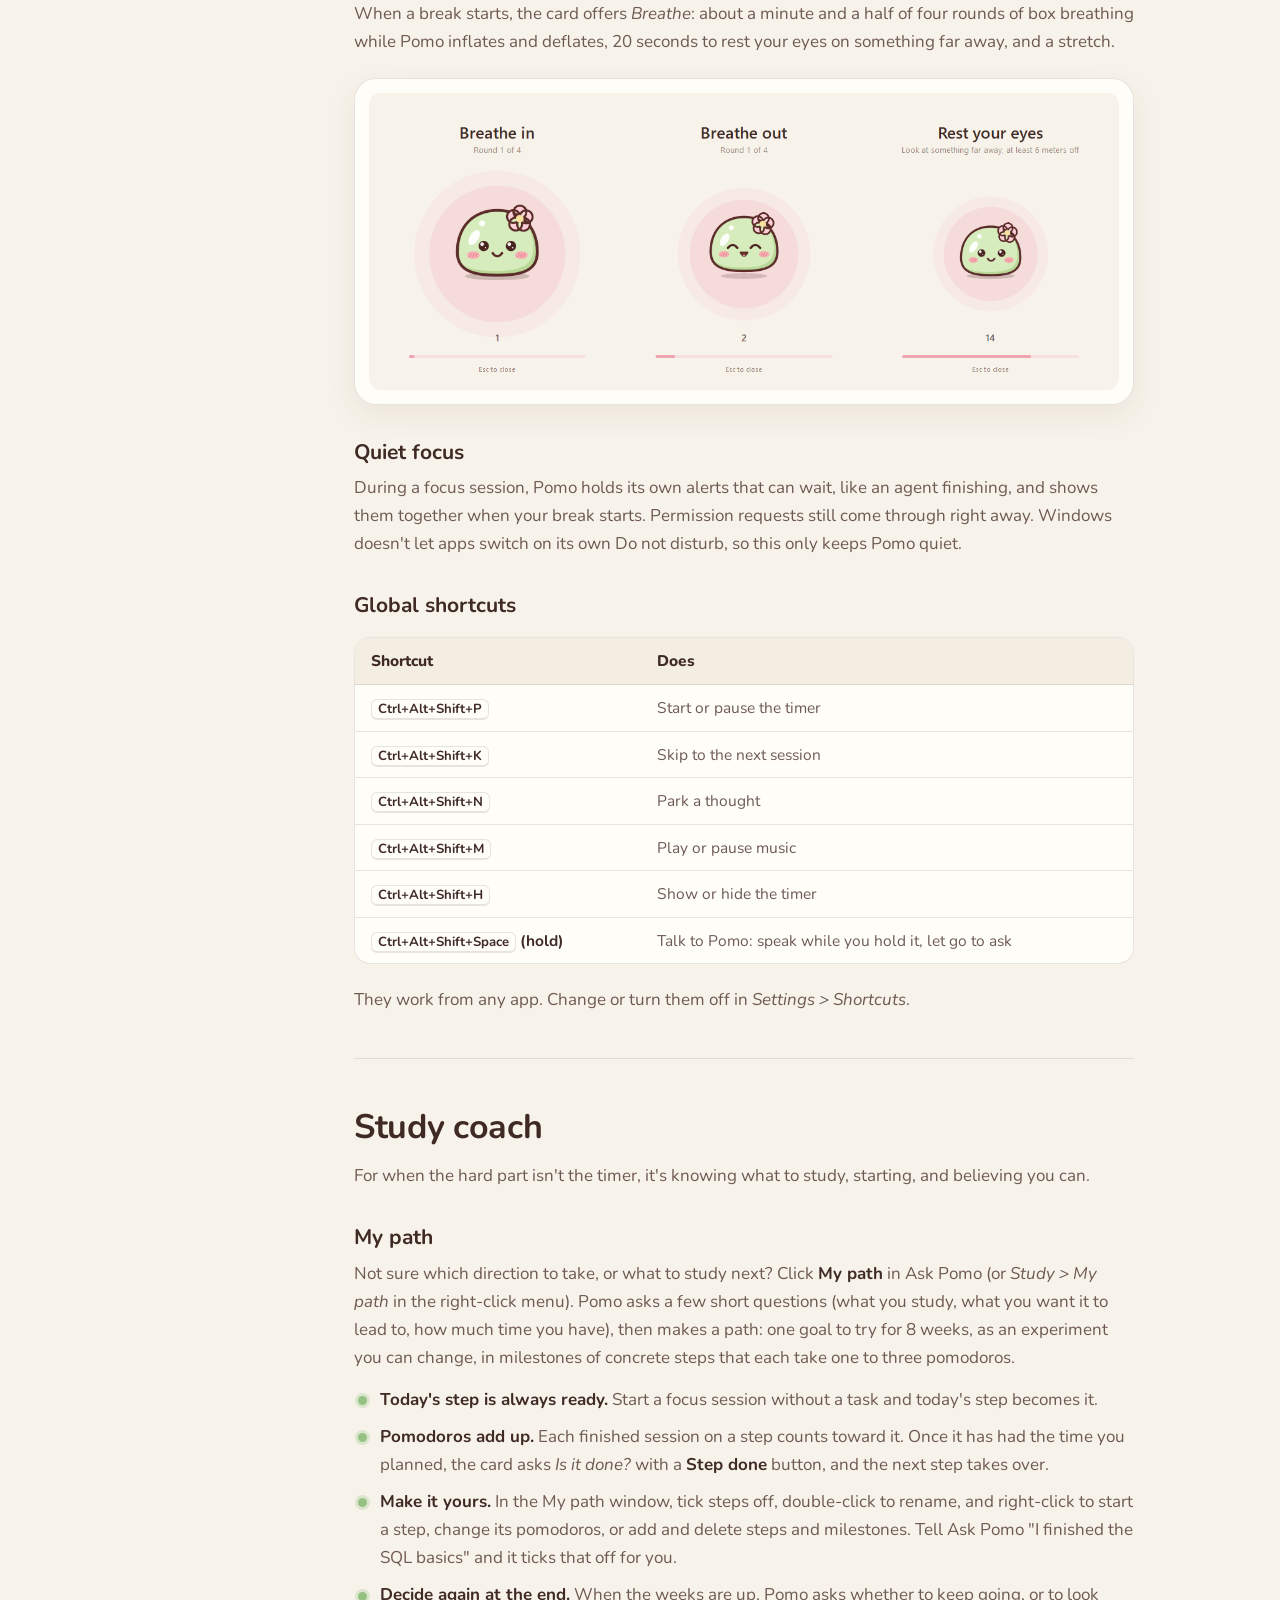
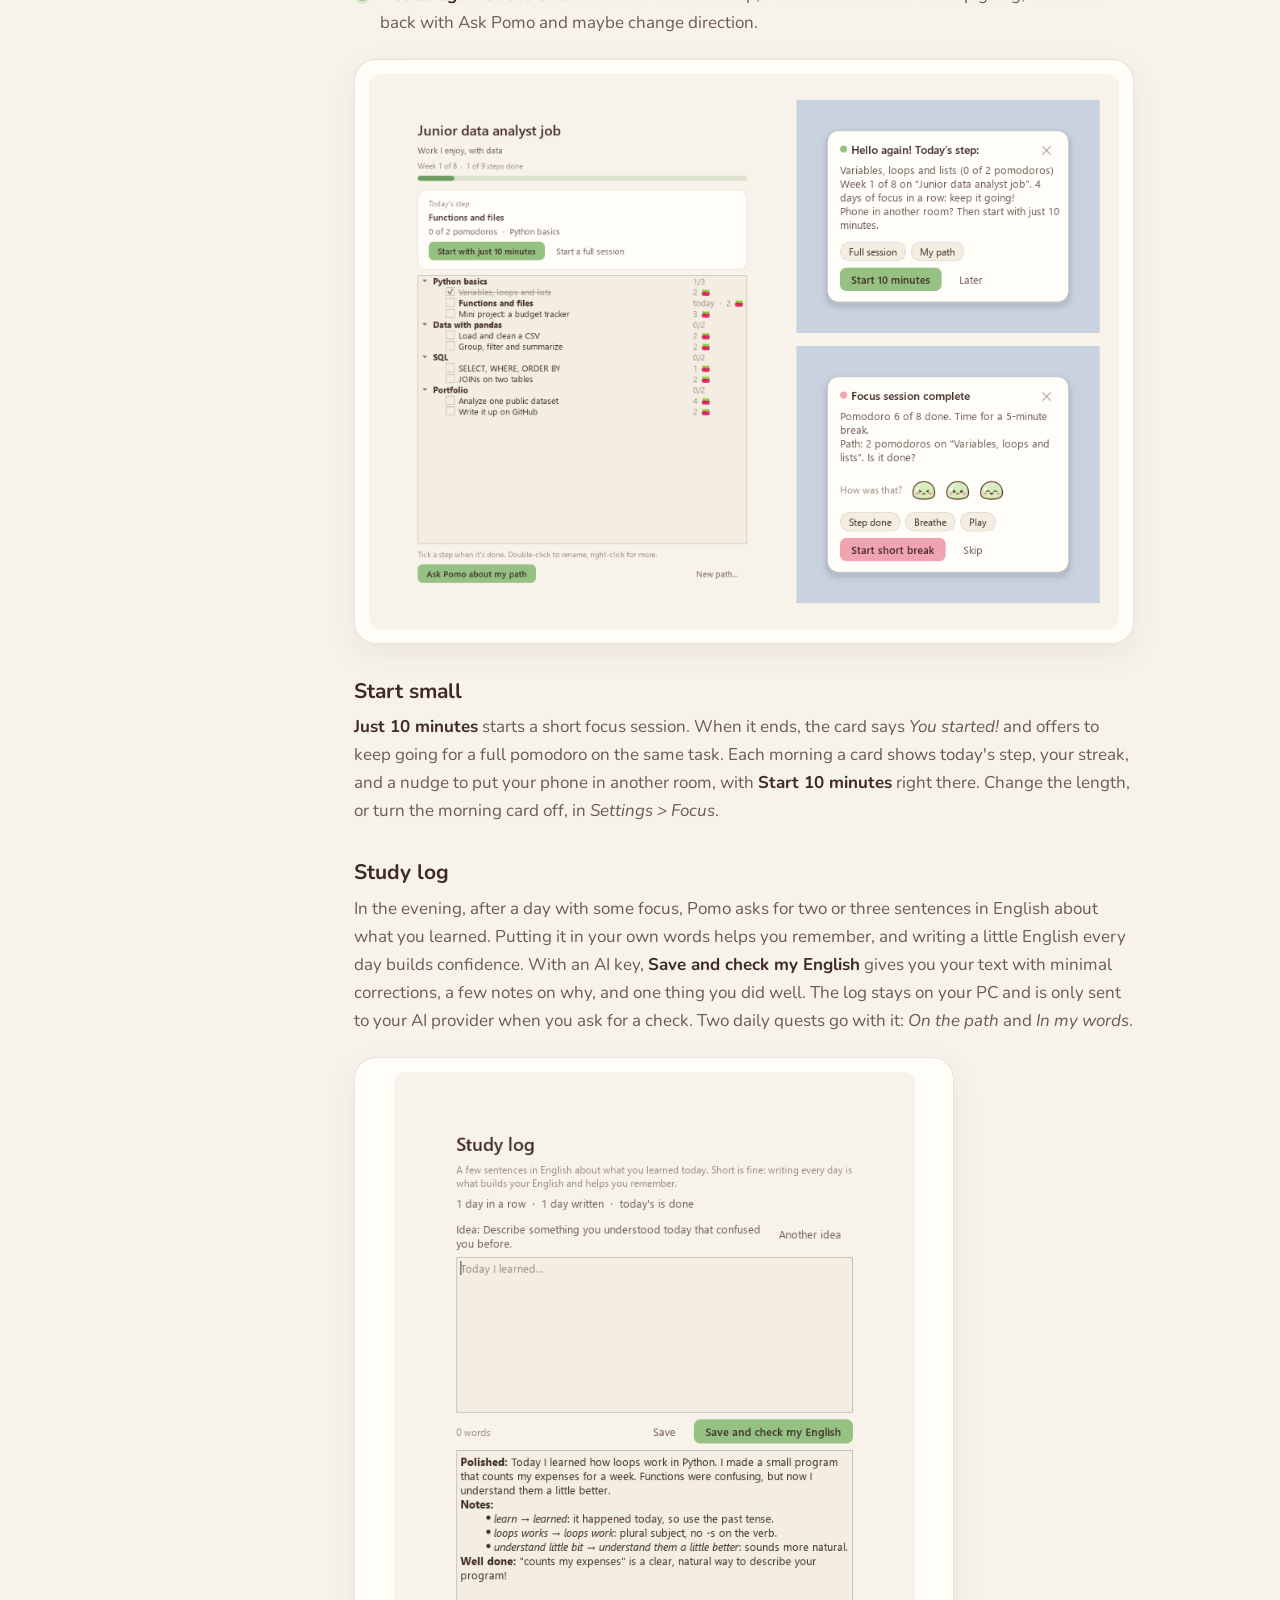
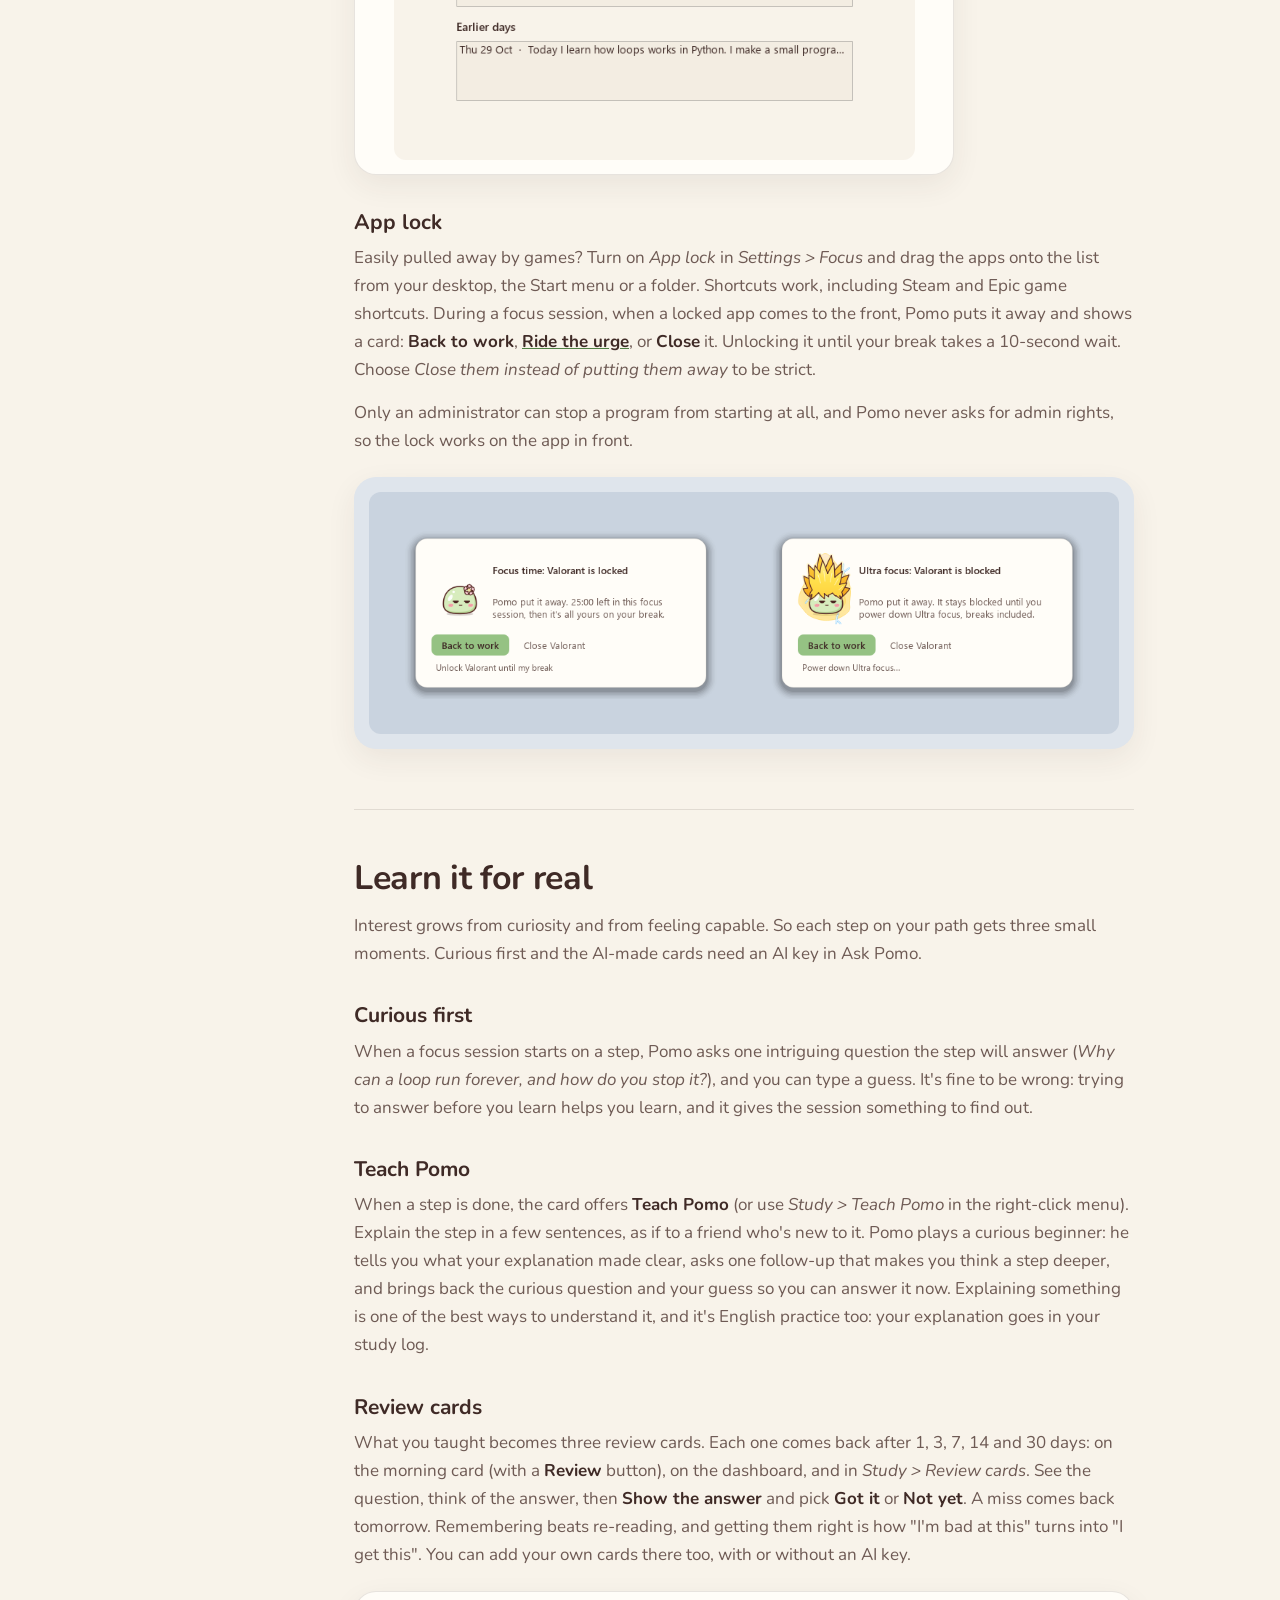
==== commit 665eb9f0: "Notes, sticky notes, four new themes, and Microsoft Store prep Notes: Markdown files in a folder (Do" ====
--- a/docs/guide.html
+++ b/docs/guide.html
@@ -121,7 +121,7 @@
         <li><b>Focus garden</b>A sakura tree that grows with every pomodoro and unlocks new outfits.</li>
         <li><b>Pomo's room</b>A cozy room on the dashboard that fills up with furniture you earn.</li>
         <li><b>Global shortcuts</b>Start, pause, skip, park a thought, play music or talk to Pomo from any app.</li>
-        <li><b>Eight themes, twenty-one outfits</b>Pick your colors and dress Pomo up, or let Pomo dress for what you're doing.</li>
+        <li><b>Twelve themes, twenty-one outfits</b>Pick your colors and dress Pomo up, or let Pomo dress for what you're doing.</li>
         <li><b>Answer your coding agent</b>See its exact message, answer Claude's questions, approve requests, and reply.</li>
         <li><b>Things to play with</b>Pet Pomo, feed treats, and play Petal Catch, Mochi Stack or Memory Match.</li>
         <li><b>Music controls</b>See what's playing on Spotify, YouTube or any player, and control it from Pomo.</li>
@@ -390,8 +390,8 @@
 
     <section id="looks" data-title="Themes and outfits">
       <h2>Themes and outfits</h2>
-      <p>Pick a theme in <i>Settings &gt; Appearance</i> or from the right-click menu: <b>Matcha</b> (the default), <b>Sakura</b>, <b>Lavender</b>, <b>Peach</b> and <b>Mint</b> are light; <b>Cocoa</b>, <b>Blueberry</b> and <b>Plum</b> are dark.</p>
-      <figure class="shot medium"><img src="themes.png" alt="The orb in all eight themes" width="1024" height="692" loading="lazy"></figure>
+      <p>Pick a theme in <i>Settings &gt; Appearance</i> or from the right-click menu: <b>Matcha</b> (the default), <b>Sakura</b>, <b>Lavender</b>, <b>Peach</b>, <b>Mint</b>, <b>Lemon</b> and <b>Sky</b> are light; <b>Cocoa</b>, <b>Blueberry</b>, <b>Plum</b>, <b>Forest</b> and <b>Rosewood</b> are dark.</p>
+      <figure class="shot medium"><img src="themes.png" alt="The orb in all twelve themes" width="1524" height="680" loading="lazy"></figure>
       <p>Pomo has twenty-one outfits. Four are earned in the focus garden and three with daily quests. Choose one under <i>Pomo's outfit</i> in <i>Settings &gt; Appearance</i> or in the right-click menu.</p>
       <figure class="shot"><img src="wardrobe.png" alt="All twenty-one outfits" width="1144" height="570" loading="lazy"></figure>
       <p><b>Pomo dresses for what you're doing:</b> a sweatband while you focus, a sun hat on breaks, a hard hat while your agents work, headphones when music plays, a beret in Ask Pomo, glasses on the dashboard, a party hat in Petal Catch and a nightcap when the timer's been idle. Your own pick shows the rest of the time. Turn it off in <i>Settings &gt; Appearance</i>.</p>
@@ -591,7 +591,7 @@
 pomodoro/storage.py         SQLite history (pomodoros and agent events)
 pomodoro/stats.py           KPI calculations
 pomodoro/sounds.py          alert sounds synthesized at runtime
-pomodoro/theme.py           the eight pastel themes, stylesheet
+pomodoro/theme.py           the twelve pastel themes, stylesheet
 pomodoro/icons.py           button glyphs and the Pomo app icon
 pomodoro/winutil.py         Windows helpers
 installer/Pomo.iss          Inno Setup installer script
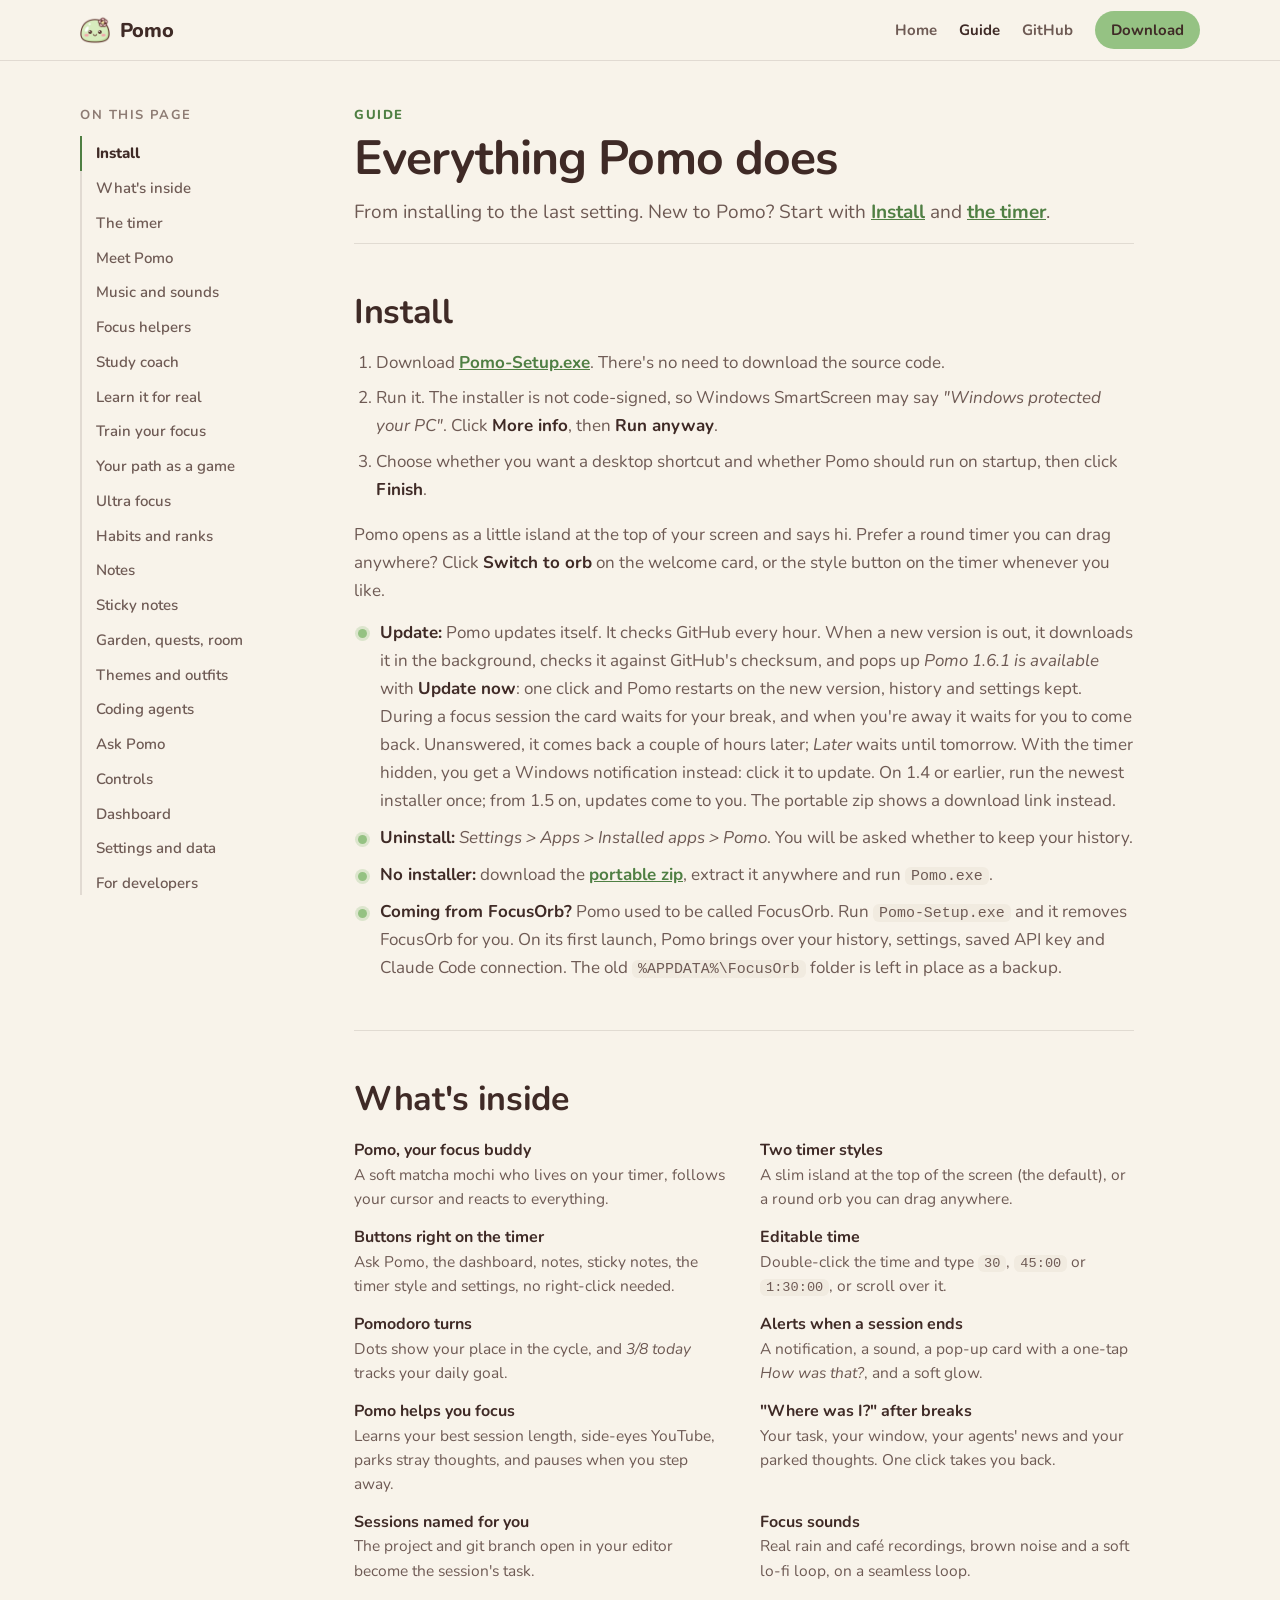
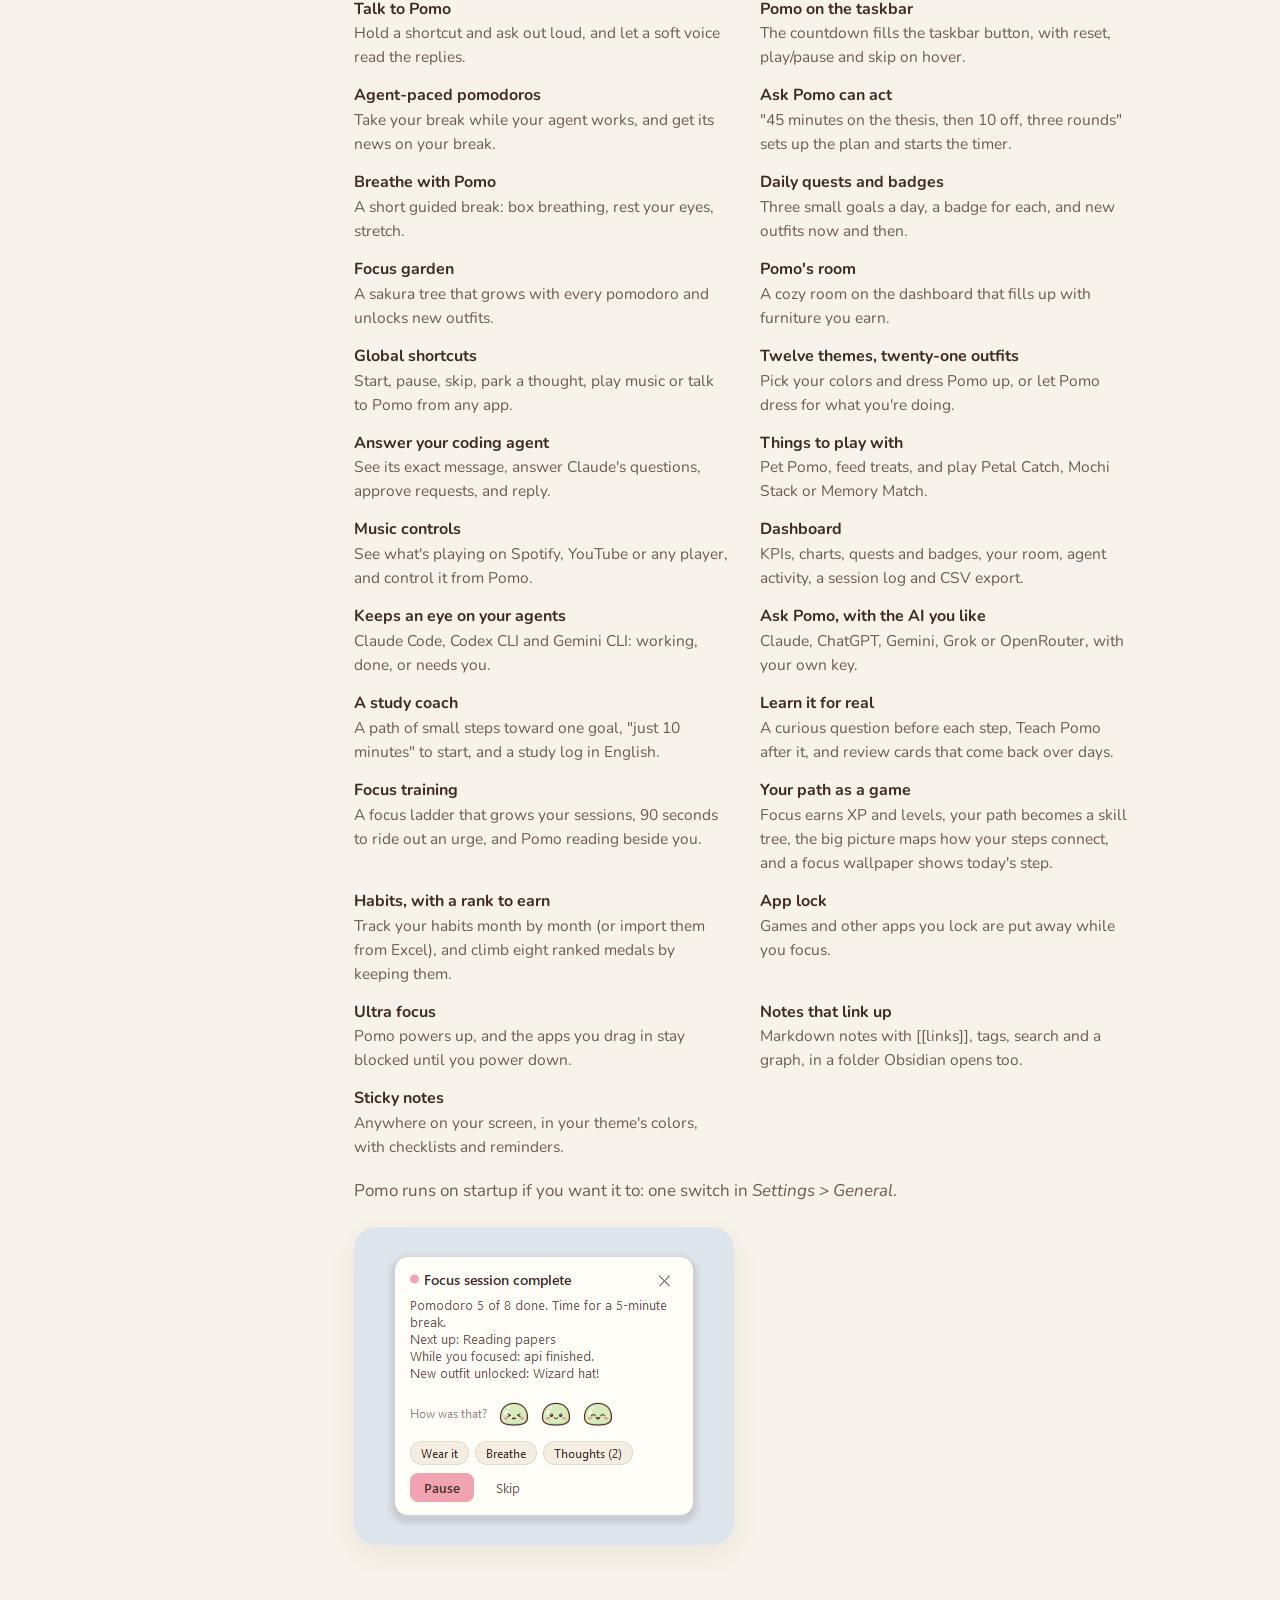
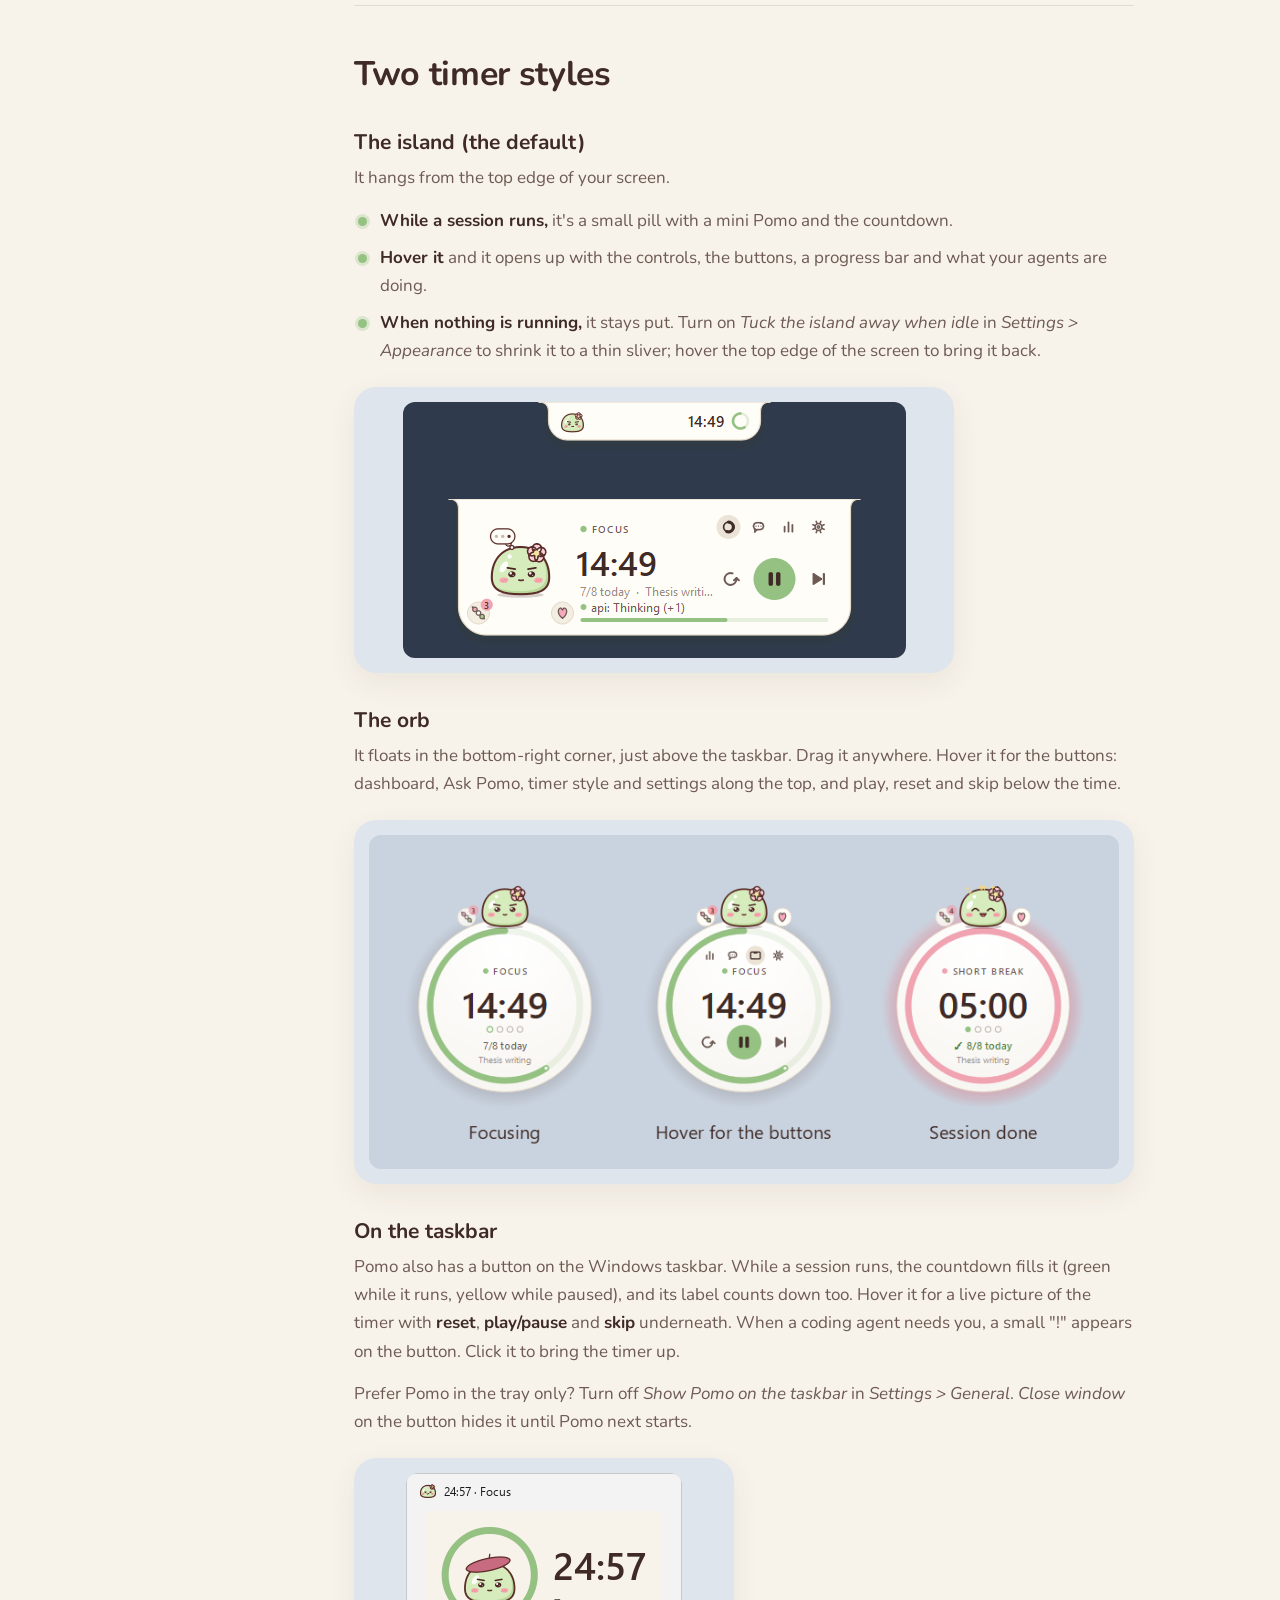
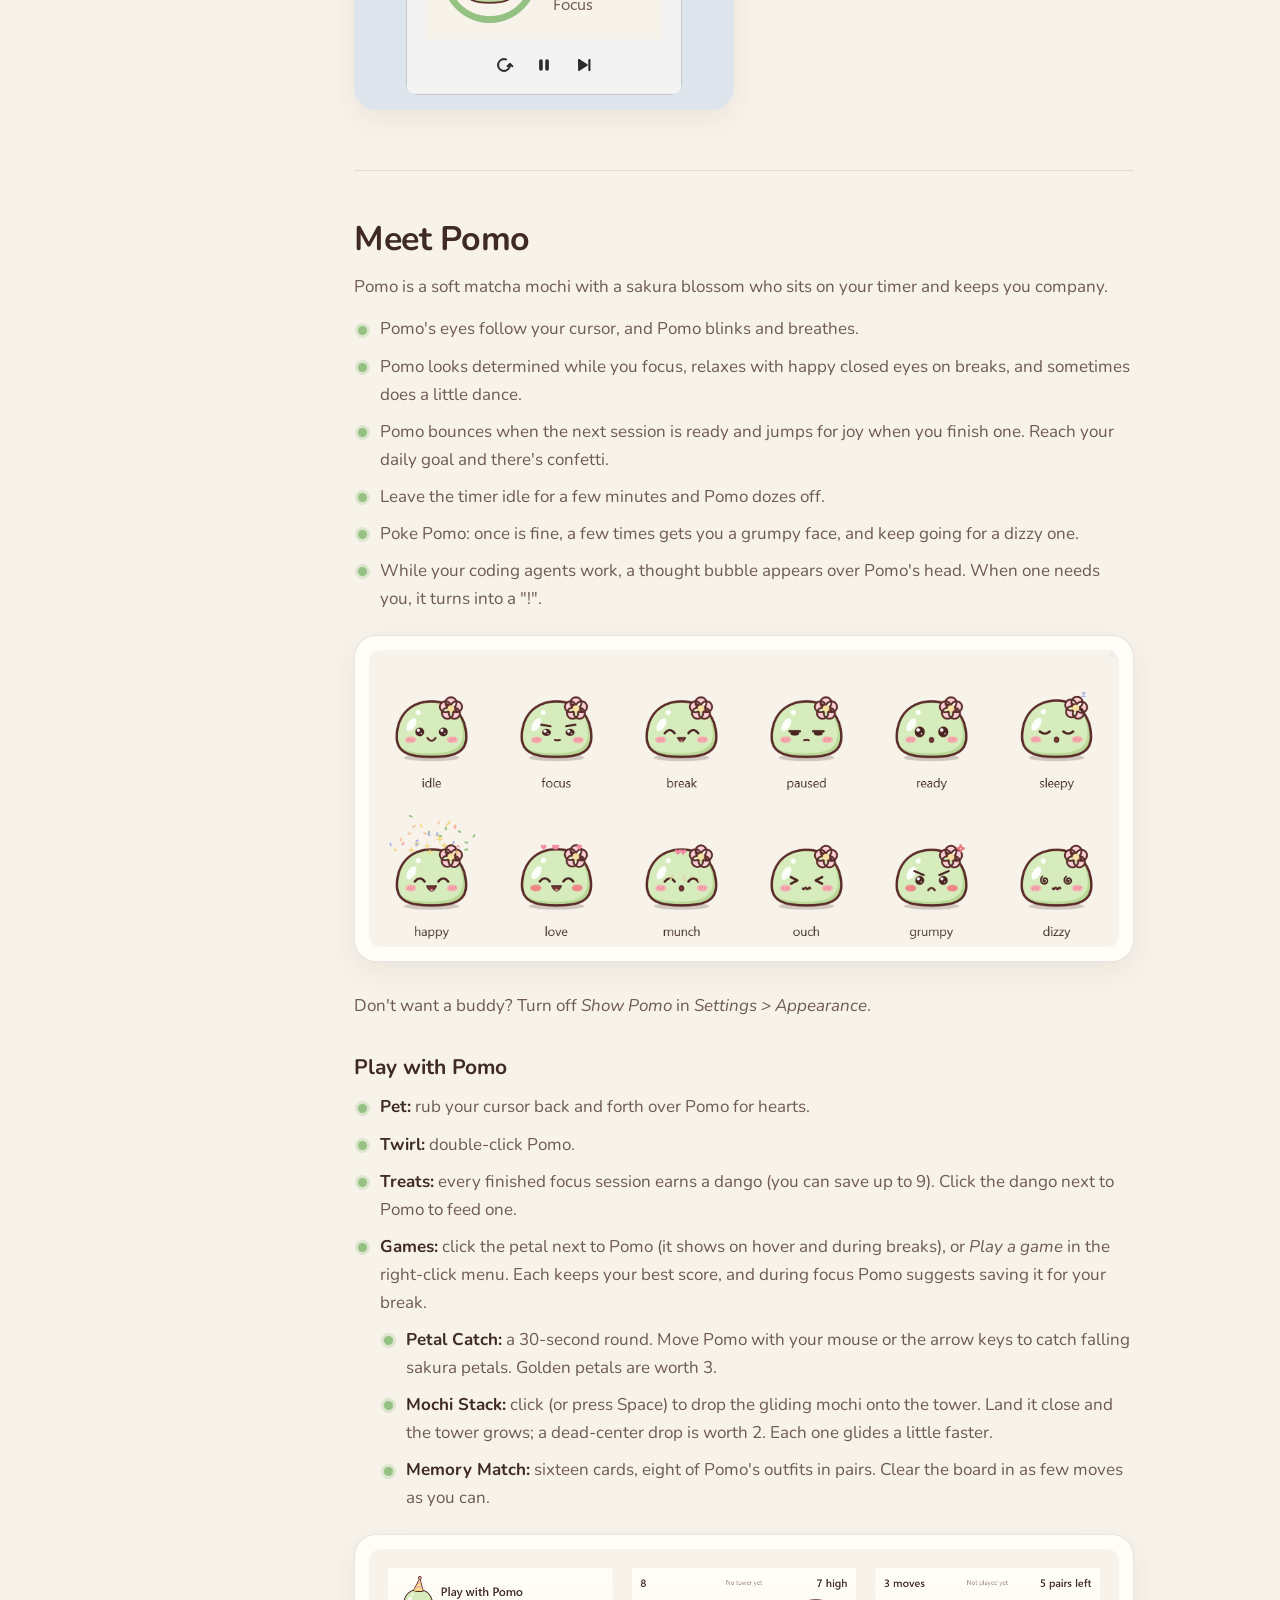
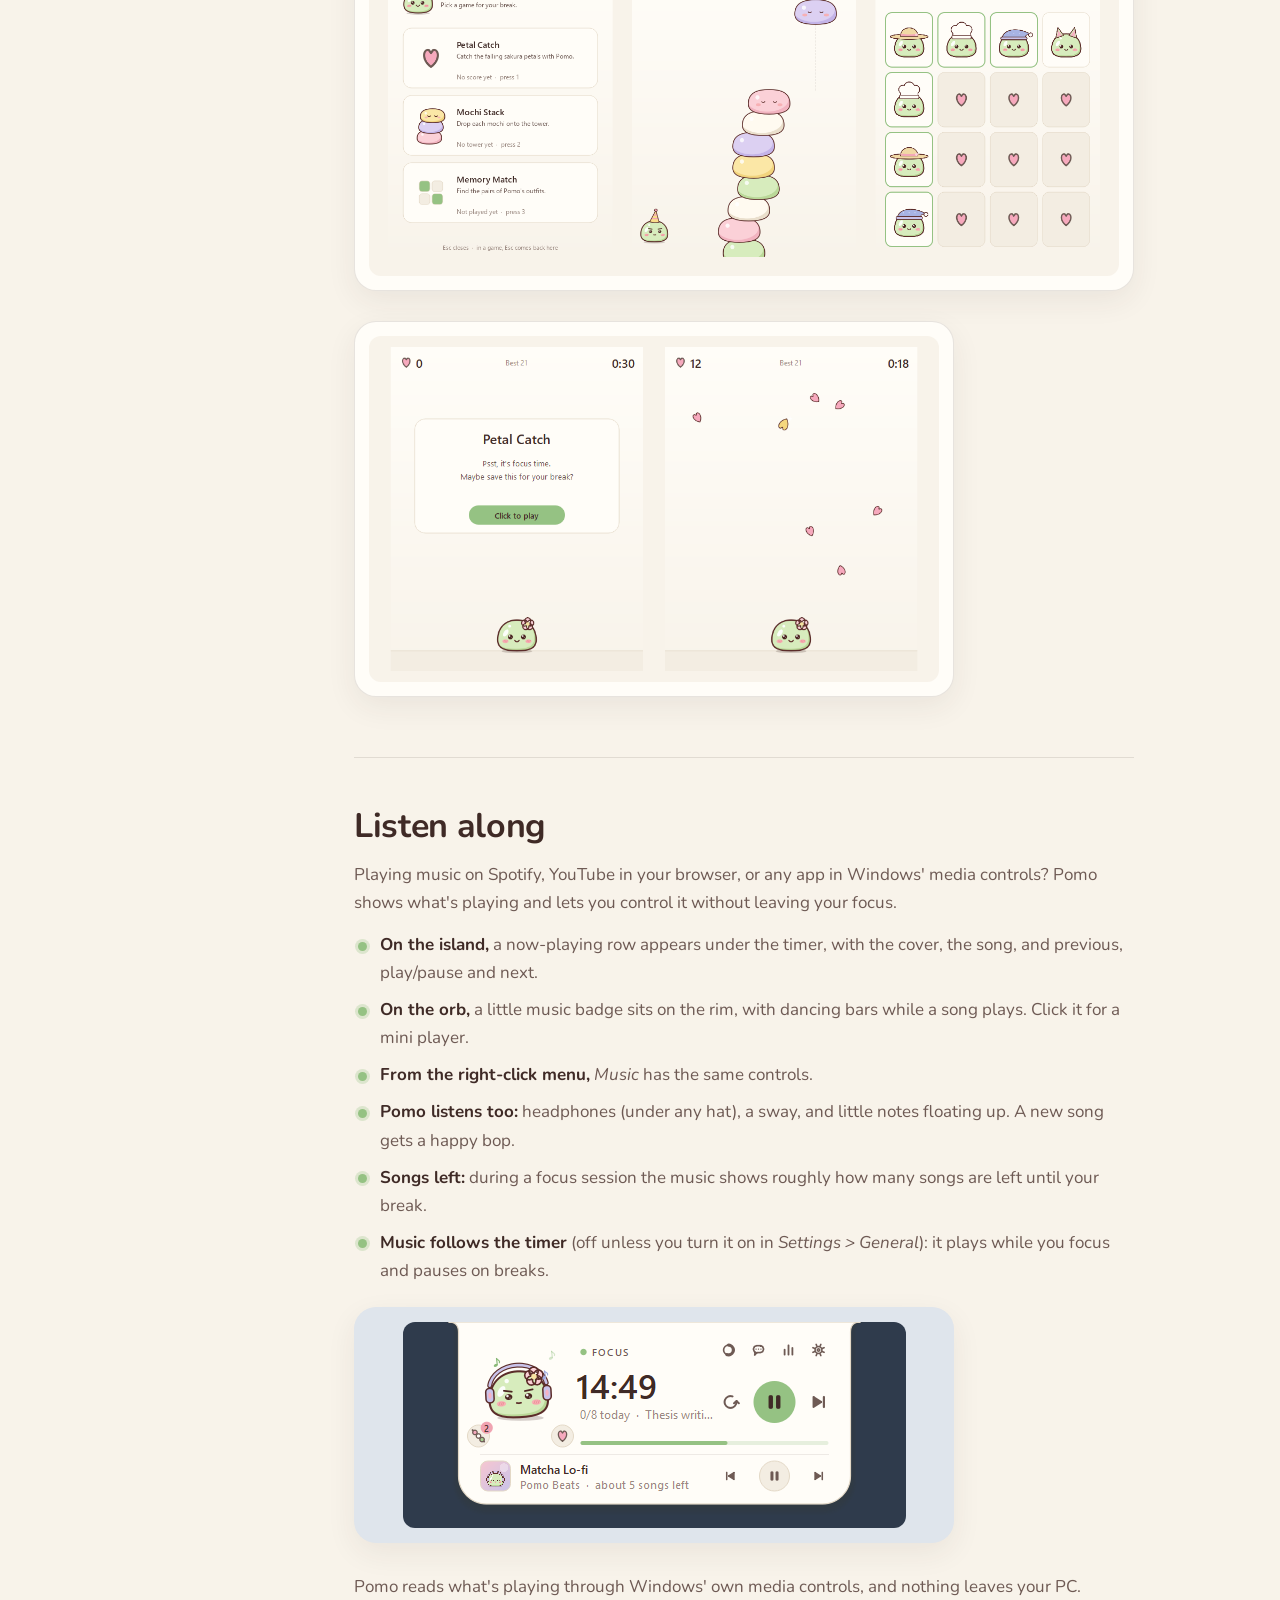
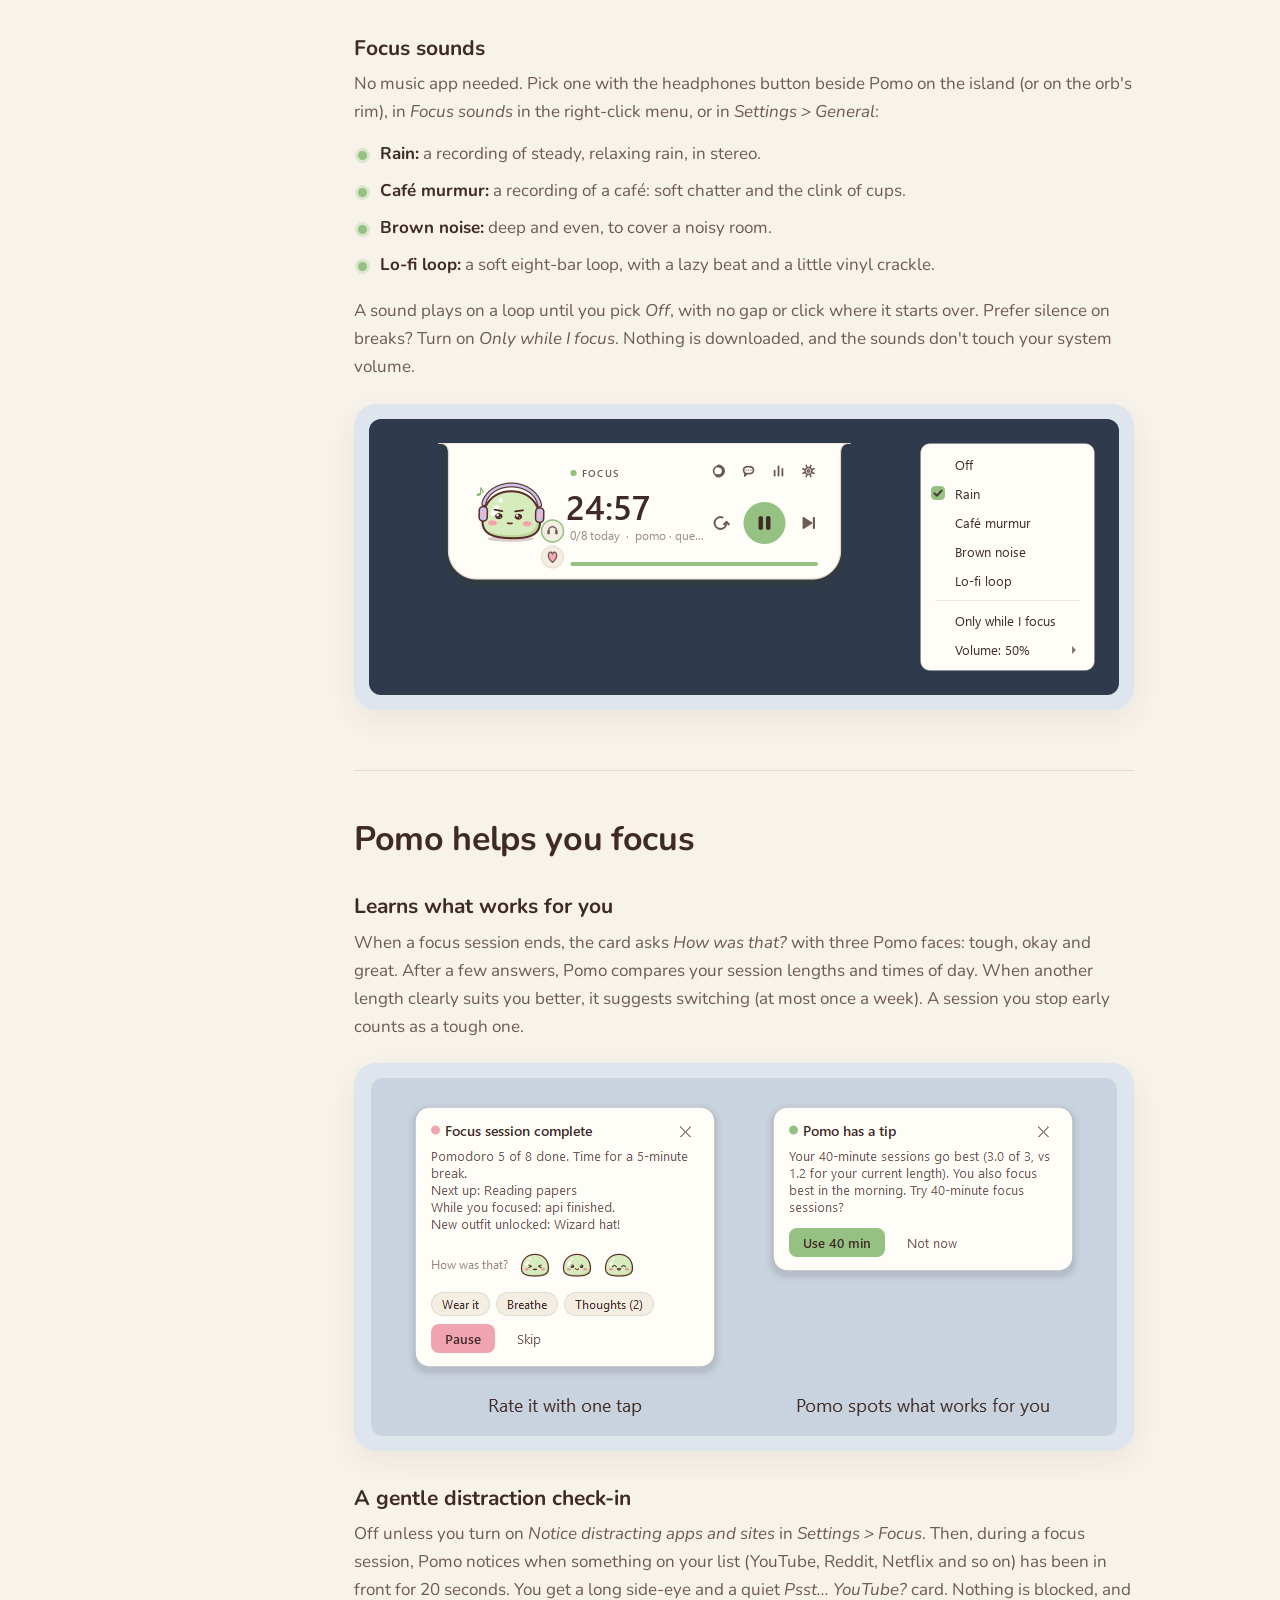
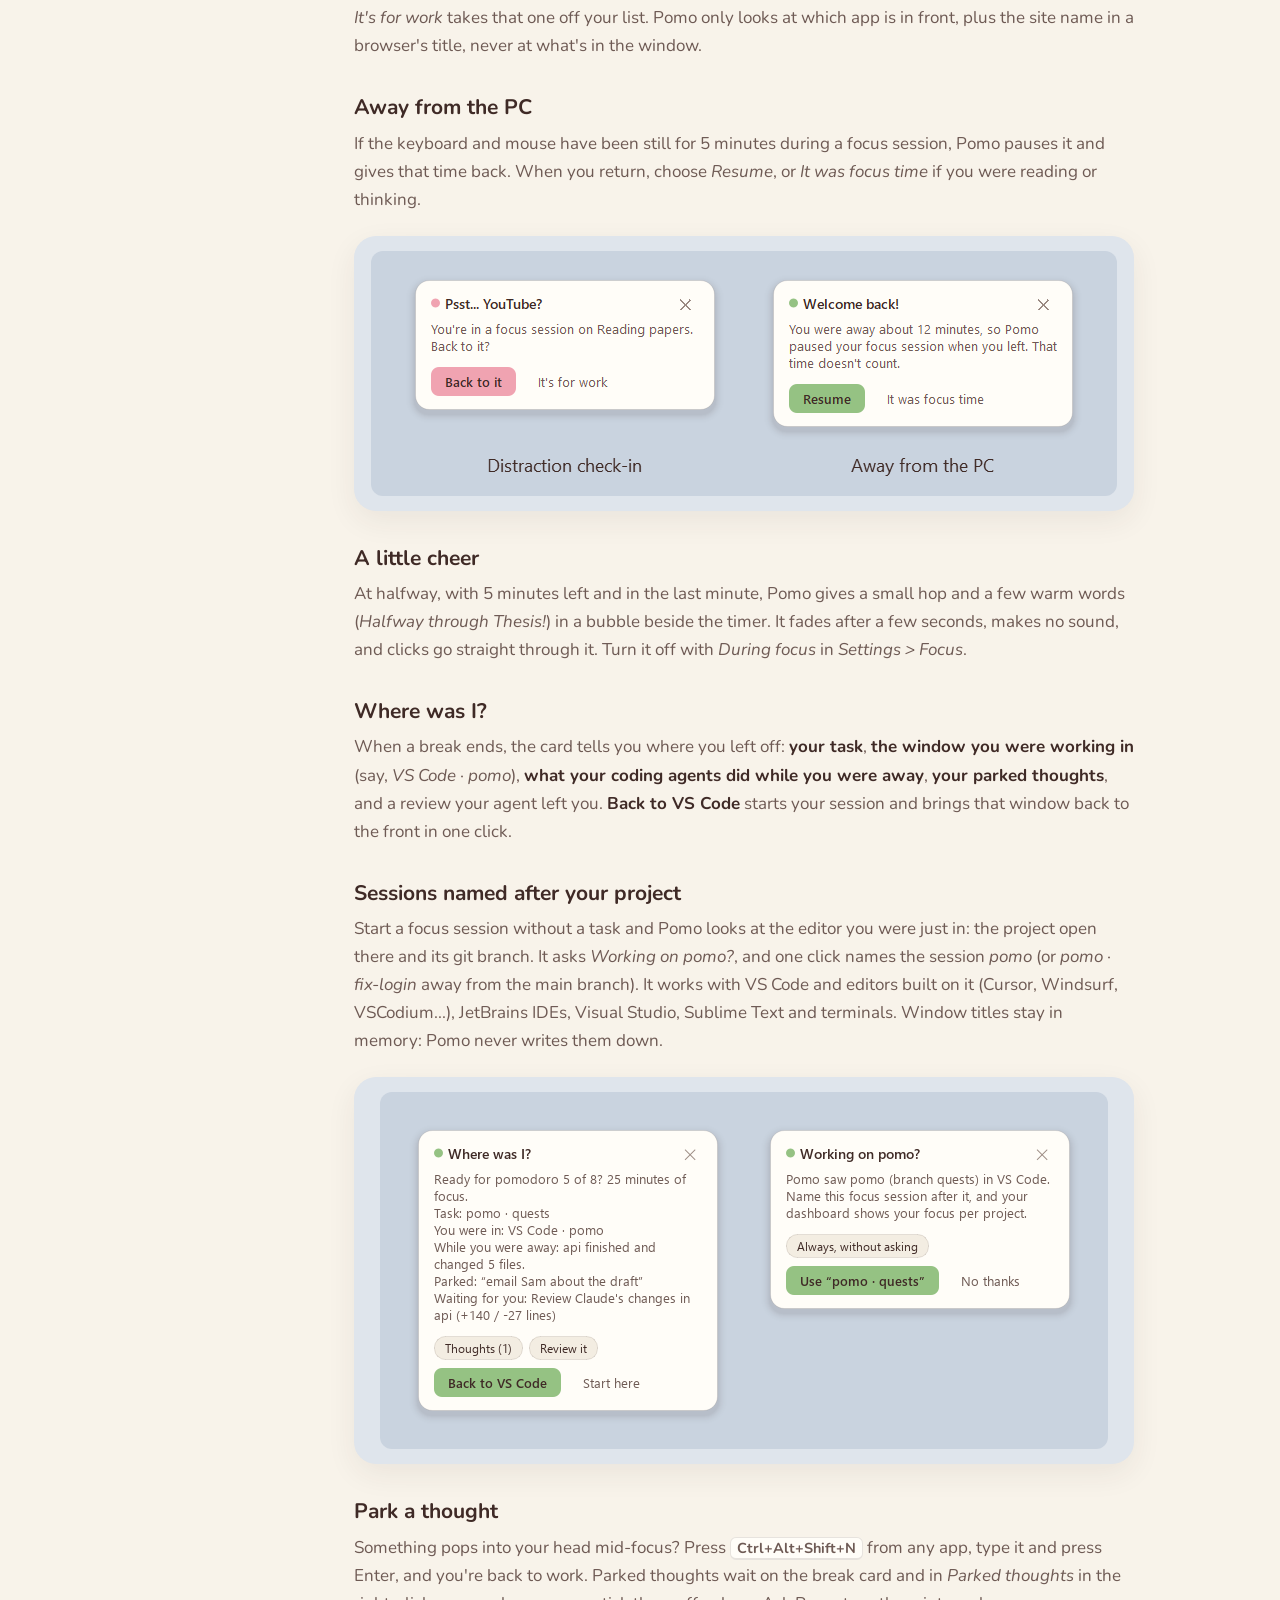
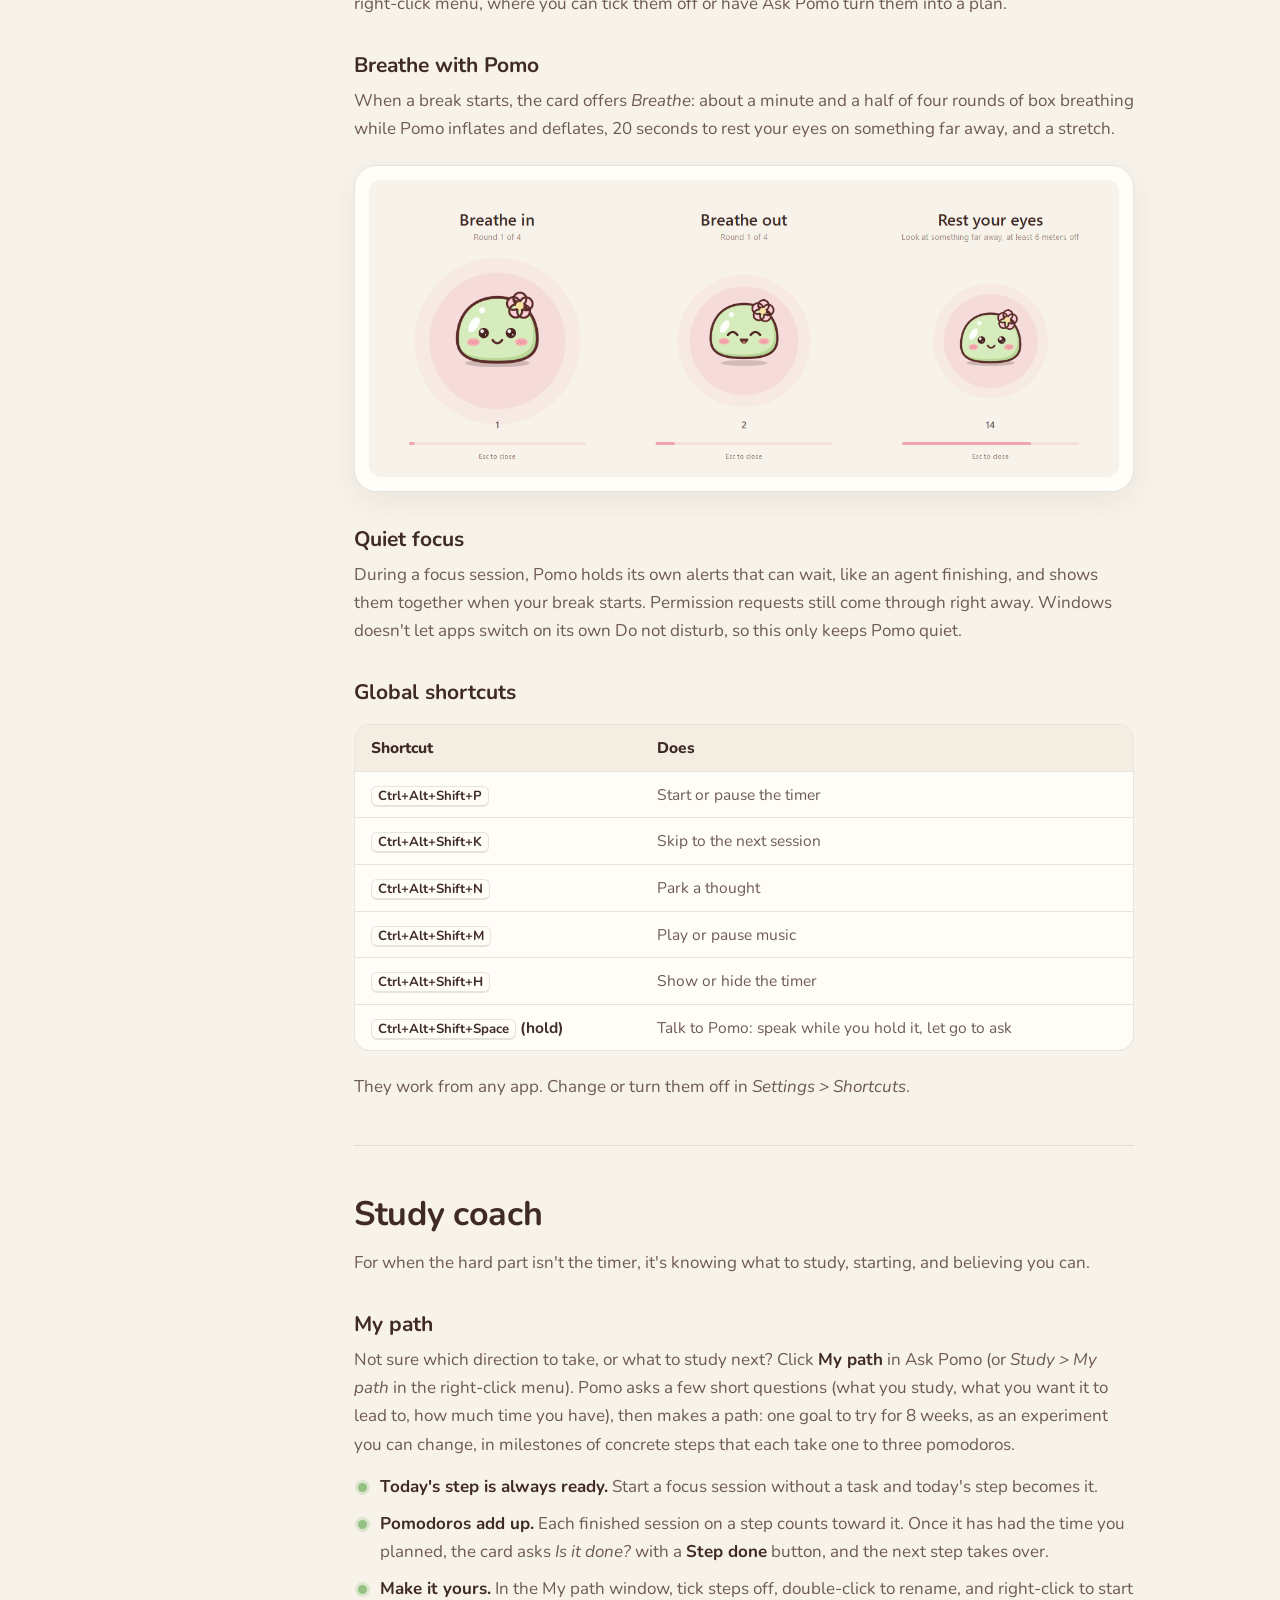
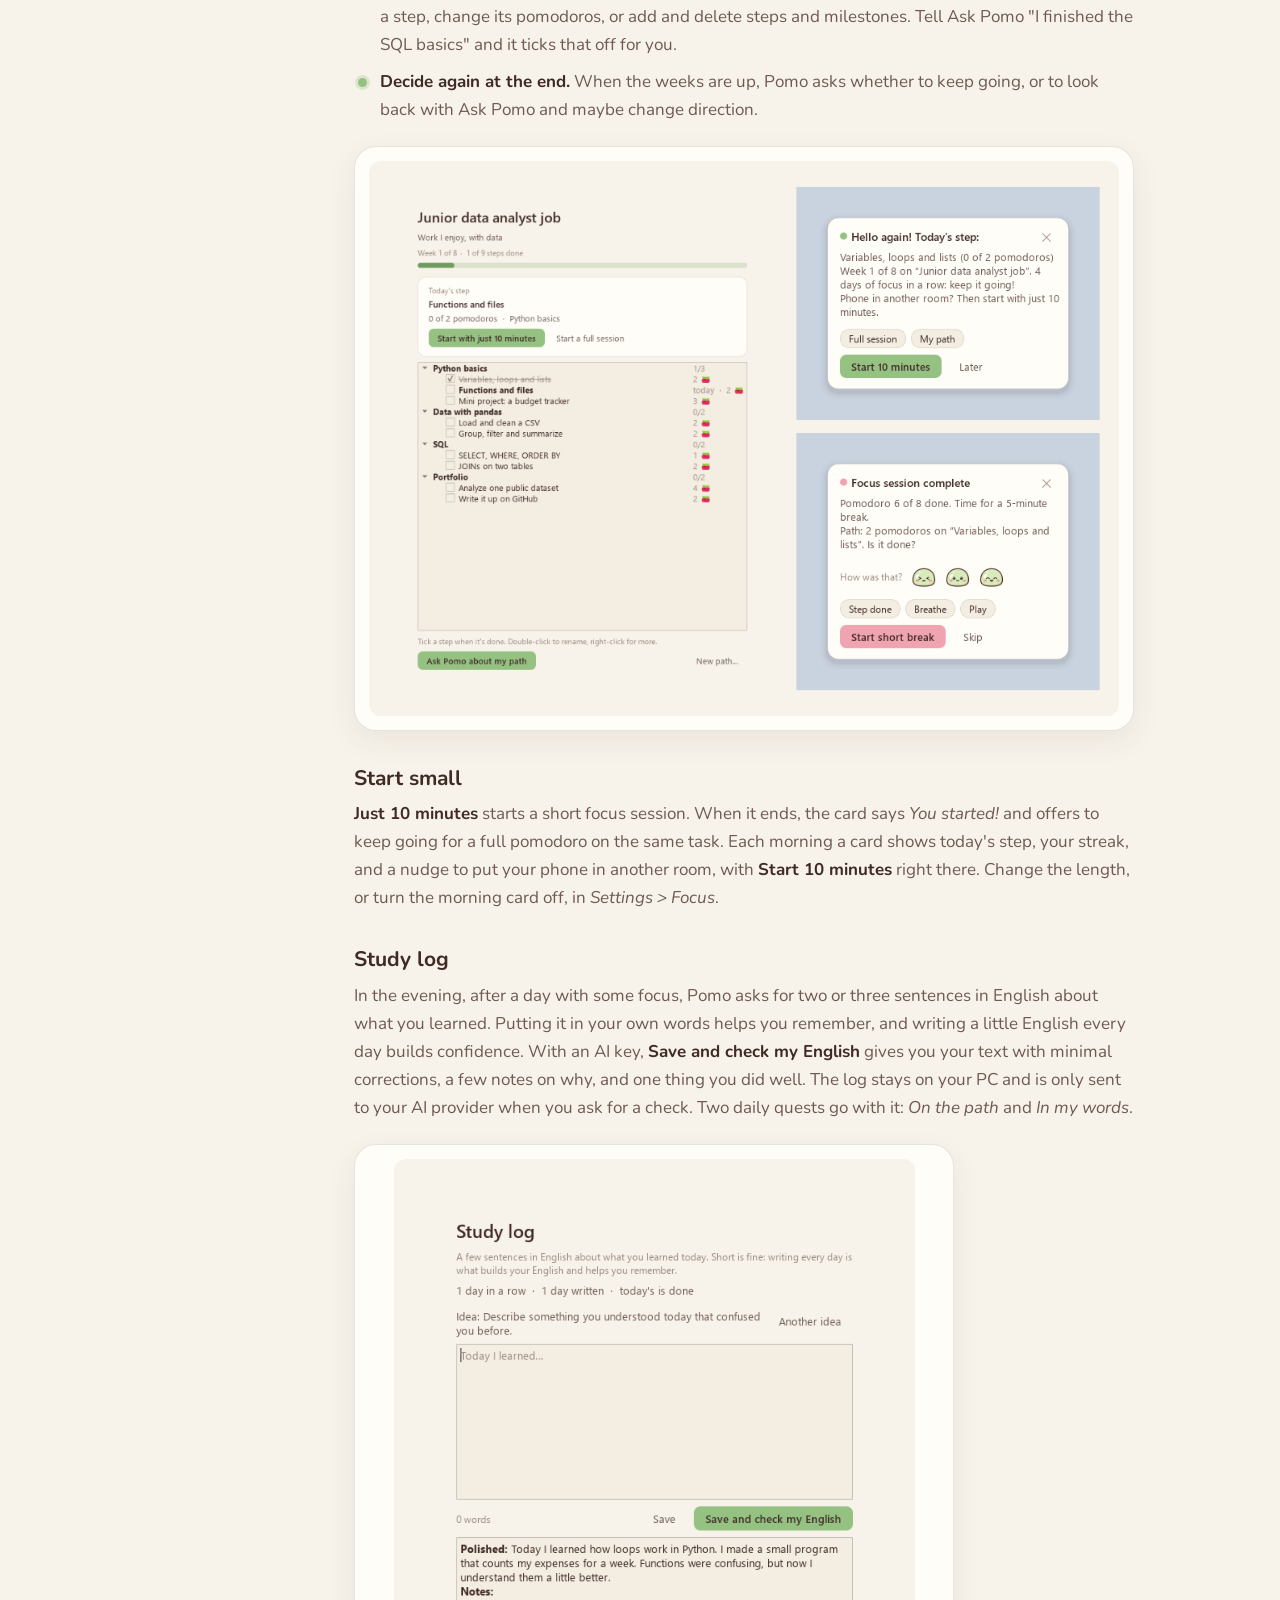
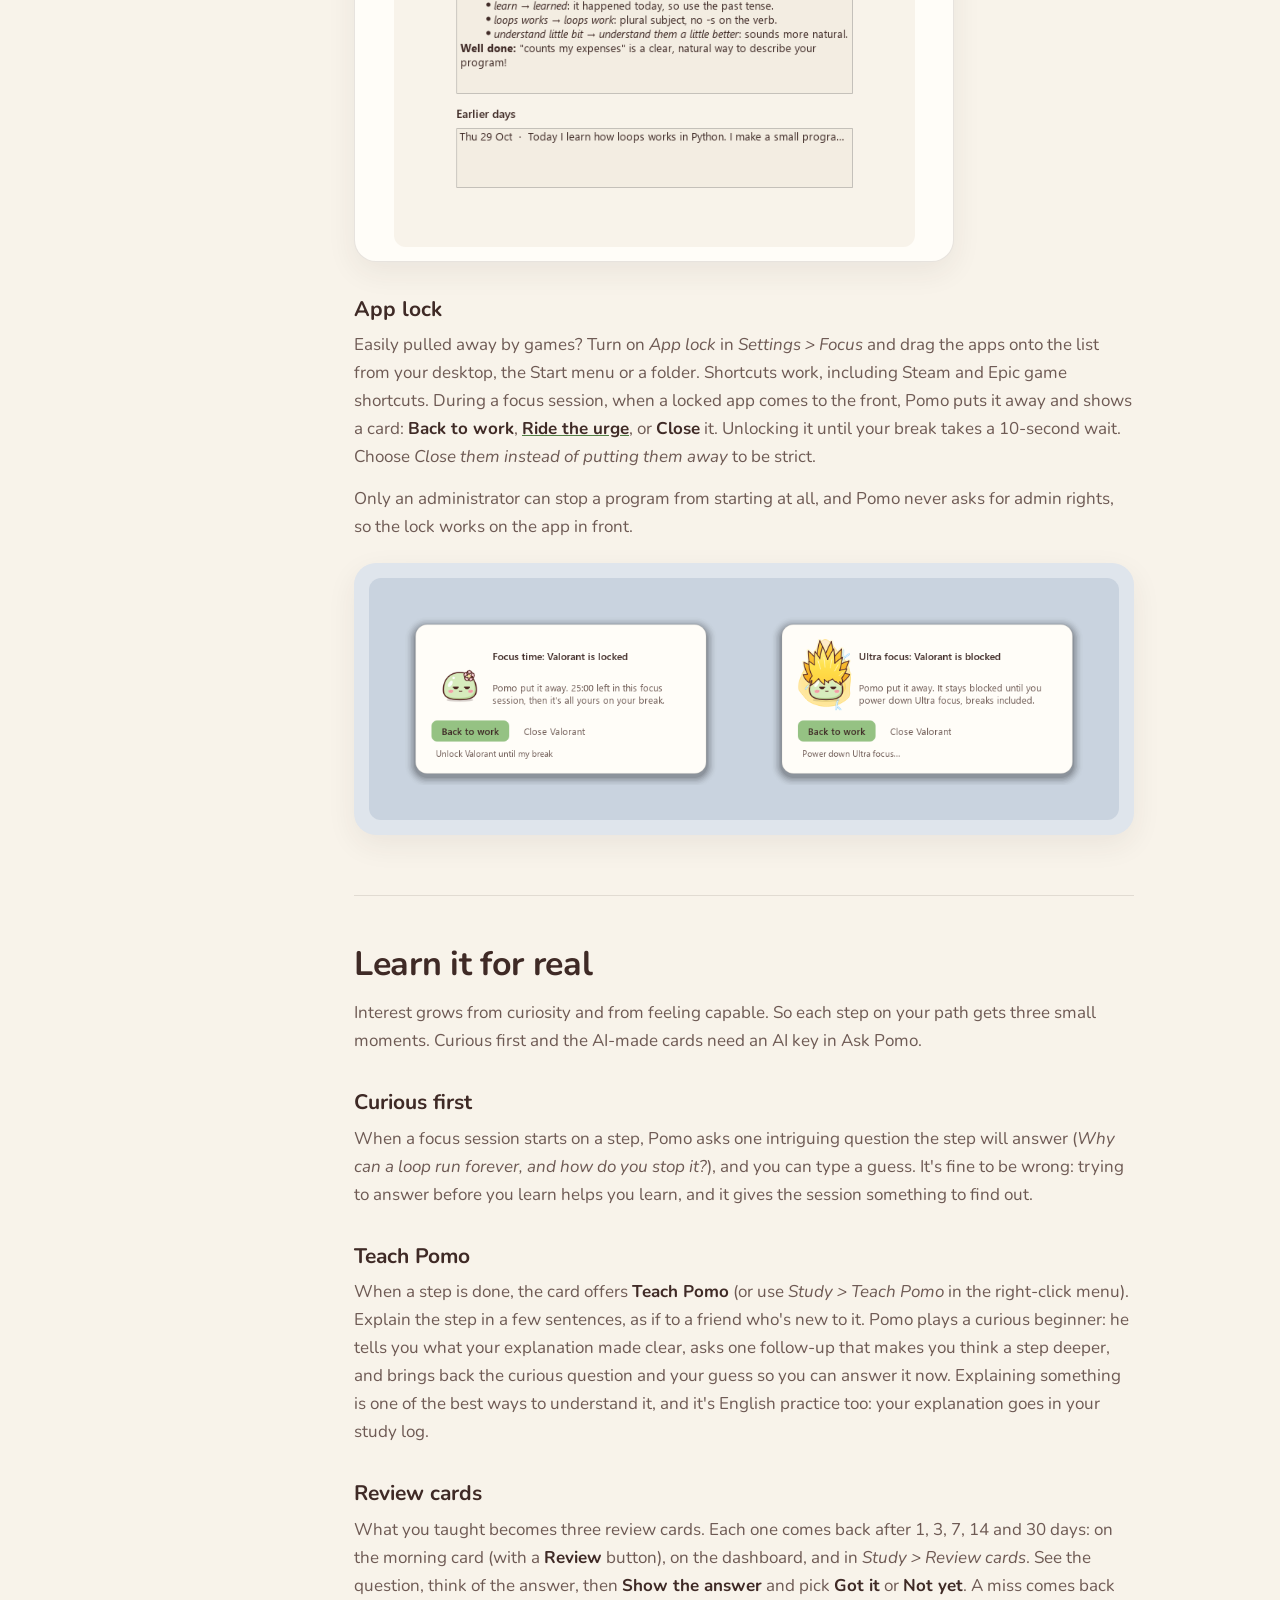
==== commit 4c881108: "Website and README: notes and sticky notes The home page and the guide get a notes and a sticky-note" ====
--- a/docs/guide.html
+++ b/docs/guide.html
@@ -104,7 +104,7 @@
       <ul class="inside">
         <li><b>Pomo, your focus buddy</b>A soft matcha mochi who lives on your timer, follows your cursor and reacts to everything.</li>
         <li><b>Two timer styles</b>A slim island at the top of the screen (the default), or a round orb you can drag anywhere.</li>
-        <li><b>Buttons right on the timer</b>Ask Pomo, the dashboard, the timer style and settings, no right-click needed.</li>
+        <li><b>Buttons right on the timer</b>Ask Pomo, the dashboard, notes, sticky notes, the timer style and settings, no right-click needed.</li>
         <li><b>Editable time</b>Double-click the time and type <code>30</code>, <code>45:00</code> or <code>1:30:00</code>, or scroll over it.</li>
         <li><b>Pomodoro turns</b>Dots show your place in the cycle, and <i>3/8 today</i> tracks your daily goal.</li>
         <li><b>Alerts when a session ends</b>A notification, a sound, a pop-up card with a one-tap <i>How was that?</i>, and a soft glow.</li>
@@ -135,6 +135,8 @@
         <li><b>Habits, with a rank to earn</b>Track your habits month by month (or import them from Excel), and climb eight ranked medals by keeping them.</li>
         <li><b>App lock</b>Games and other apps you lock are put away while you focus.</li>
         <li><b>Ultra focus</b>Pomo powers up, and the apps you drag in stay blocked until you power down.</li>
+        <li><b>Notes that link up</b>Markdown notes with [[links]], tags, search and a graph, in a folder Obsidian opens too.</li>
+        <li><b>Sticky notes</b>Anywhere on your screen, in your theme's colors, with checklists and reminders.</li>
       </ul>
       <p>Pomo runs on startup if you want it to: one switch in <i>Settings &gt; General</i>.</p>
       <figure class="shot desk small"><img src="popup.png" alt="The card when a focus session ends: what's next, agent news, a new outfit, How was that? with three Pomo faces, and Breathe and Thoughts" width="328" height="288" loading="lazy"></figure>
@@ -352,6 +354,38 @@
       <p>The ladder is inspired by competitive games' ranked medals; the names and the art are Pomo's own.</p>
     </section>
 
+    <section id="notes" data-title="Notes">
+      <h2>Notes</h2>
+      <p>A place to write down what you learn, linked like a little wiki. Open it with the notebook button along the top of the timer, or from the right-click menu (<i>Notes</i>).</p>
+      <h3>Plain Markdown files</h3>
+      <p>Each note is a <code>.md</code> file in your notes folder, <i>Documents\Pomo Notes</i> unless you pick another with <b>Change…</b> (an Obsidian vault works). Obsidian, VS Code or Notepad open the same files, and Pomo picks up changes made there.</p>
+      <h3>Formats as you type</h3>
+      <p>Headings grow, and <b>bold</b>, <i>italic</i>, strikethrough, highlights, code, lists and checkboxes show as you write them, with their marks faded. Lists carry on when you press Enter; Ctrl+Enter ticks a checkbox; Ctrl+B, Ctrl+I and Ctrl+Shift+X format the selection.</p>
+      <figure class="shot"><img src="notes.png" alt="The notes window: the list of notes and tags, a note on SQL basics formatted as you type, and the notes it links to and from" width="1240" height="760" loading="lazy"></figure>
+      <h3>Links and tags</h3>
+      <p>Type <code>[[</code> and Pomo suggests your notes. Ctrl+click a link to open it, even before the note exists: that starts it. The side panel lists the notes that link to this one, and the ones it links to. <code>#tags</code> gather notes, and search (Ctrl+P) finds words or a <code>#tag</code>. Rename a note and the links to it follow.</p>
+      <h3>Graph</h3>
+      <p>Your notes as bubbles and your links as lines, with Pomo sitting on the note you have open. Drag to move things around, scroll to zoom, click a bubble to open it. Dashed bubbles are notes you've linked to but haven't written yet.</p>
+      <figure class="shot"><img src="notes_graph.png" alt="The graph: notes as bubbles linked by lines, Pomo on SQL basics, and dashed bubbles for notes not written yet" width="1240" height="760" loading="lazy"></figure>
+      <h3>Study notes and a daily note</h3>
+      <p><i>Notes &gt; Note for today's step</i> opens a note for the step you're on (in <i>Study/</i>, linked to its milestone and goal), and <i>Note for</i> your task one for the task (in <i>Tasks/</i>). Pomo also keeps today's focus sessions and parked thoughts in a daily note in <i>Daily/</i>, between two comment lines it never strays outside of, so the rest of the note is yours. Turn it off with <i>Daily note</i> in the notes window.</p>
+      <p>Deleting a note moves it to the <i>.trash</i> folder inside your notes folder, so it can come back.</p>
+    </section>
+
+    <section id="stickies" data-title="Sticky notes">
+      <h2>Sticky notes</h2>
+      <p>Little notes for your screen. The sticky-note button on the timer (beside Pomo on the island, on the orb's rim) makes one by your mouse, and once you have some it also shows or hides them all; so does <i>Sticky notes</i> in the right-click menu. The <b>+</b> on a note makes another beside it.</p>
+      <figure class="shot"><img src="stickies.png" alt="Sticky notes in a light and a dark theme, with checklists, one with a reminder at 6:00 PM and one ringing now" width="760" height="580" loading="lazy"></figure>
+      <ul>
+        <li><b>Anywhere.</b> Drag one by its top strip, resize it from the corner, and pin it above other windows if you like.</li>
+        <li><b>In your theme.</b> Each takes your theme's focus, break or long-break color, or plain paper, and changes with your theme.</li>
+        <li><b>Bullets, checklists and strikethrough.</b> Type <code>- </code> for bullets or <code>[] </code> for a checklist, or use the buttons along the bottom: bullets (Ctrl+Shift+L), checklist (Ctrl+Shift+C), strikethrough (Ctrl+T) and bold (Ctrl+B). Click a box, or press Ctrl+Enter, to tick it.</li>
+        <li><b>Reminders.</b> The bell sets one: in 15 minutes, in an hour, this evening at 6 PM, tomorrow morning at 9, or a day and time you pick. When it's time, the note jumps to the front and bounces, Pomo hops and says what it's about, and you get a ding and a Windows notification. It bounces again a minute later, twice, until you click it. If the PC was off, it goes off as a missed reminder when Pomo starts.</li>
+        <li><b>Still there after a restart.</b> Each note is saved as you type (and again as Windows shuts down), and they all come back where you left them whenever Pomo starts. With your first sticky note, Pomo offers to start with Windows.</li>
+        <li><b>Put away, not lost.</b> × hides a note; <i>Show all</i> brings them back. The bin deletes it, after asking if it has anything in it.</li>
+      </ul>
+    </section>
+
     <section id="rewards" data-title="Garden, quests, room">
       <h2>Garden, quests and Pomo's room</h2>
       <h3>Focus garden</h3>
@@ -512,7 +546,7 @@
         </table>
       </div>
       <h3 id="privacy">Your data</h3>
-      <p>Everything lives in <code>%APPDATA%\Pomo</code>: your settings (with quests, badges, your room, your path and your habits), your history (sessions, ratings, agent activity, parked thoughts, your study log, review cards, urges ridden out and the habits you ticked), the prepared focus sounds, a downloaded update until it's installed, and your API keys, encrypted. Window titles are never written to disk, and voice recordings only pass through a temporary file that's deleted right away. To check for updates, Pomo asks GitHub's public API every hour; nothing about you is sent with it.</p>
+      <p>Everything lives in <code>%APPDATA%\Pomo</code>: your settings (with quests, badges, your room, your path and your habits), your history (sessions, ratings, agent activity, parked thoughts, your study log, review cards, urges ridden out and the habits you ticked), the prepared focus sounds, a downloaded update until it's installed, your sticky notes, and your API keys, encrypted. Your notes are Markdown files in your notes folder (<i>Documents\Pomo Notes</i> unless you chose another). Window titles are never written to disk, and voice recordings only pass through a temporary file that's deleted right away. To check for updates, Pomo asks GitHub's public API every hour; nothing about you is sent with it.</p>
     </section>
 
     <section id="developers" data-title="For developers">
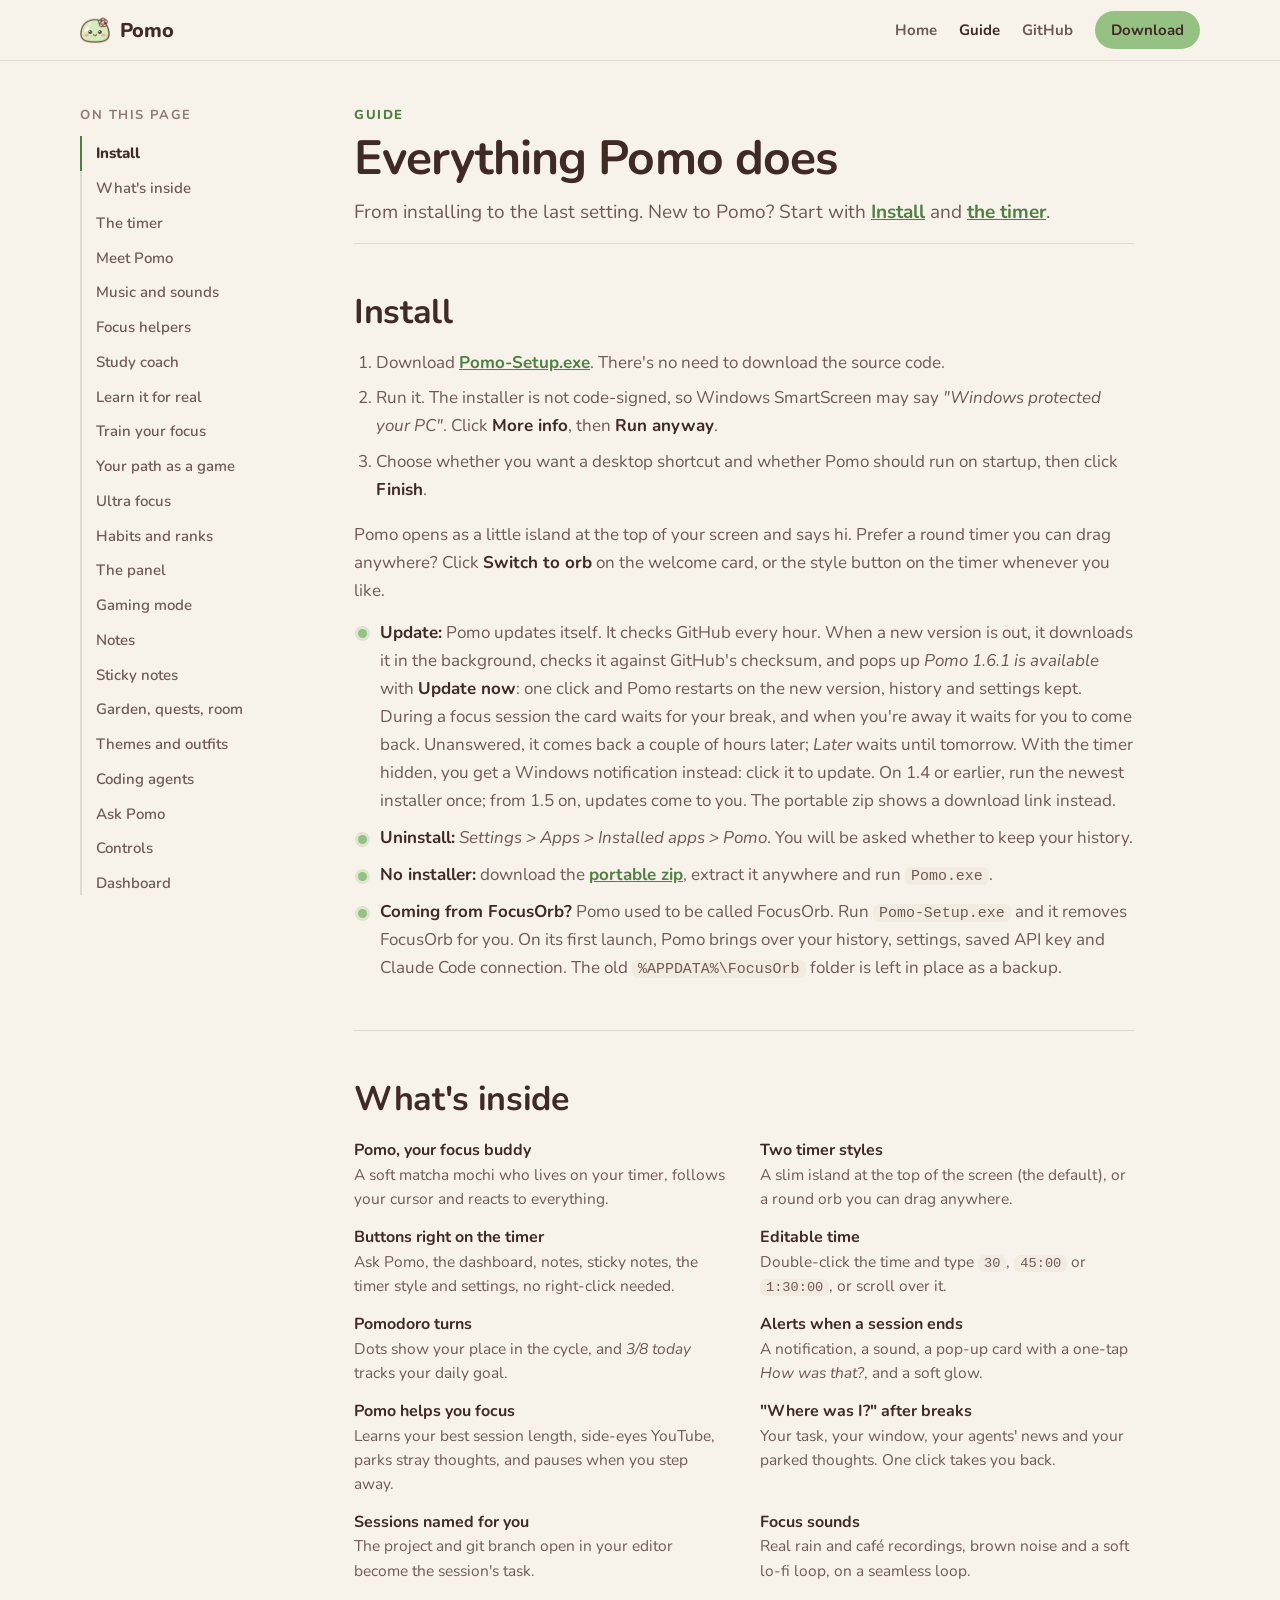
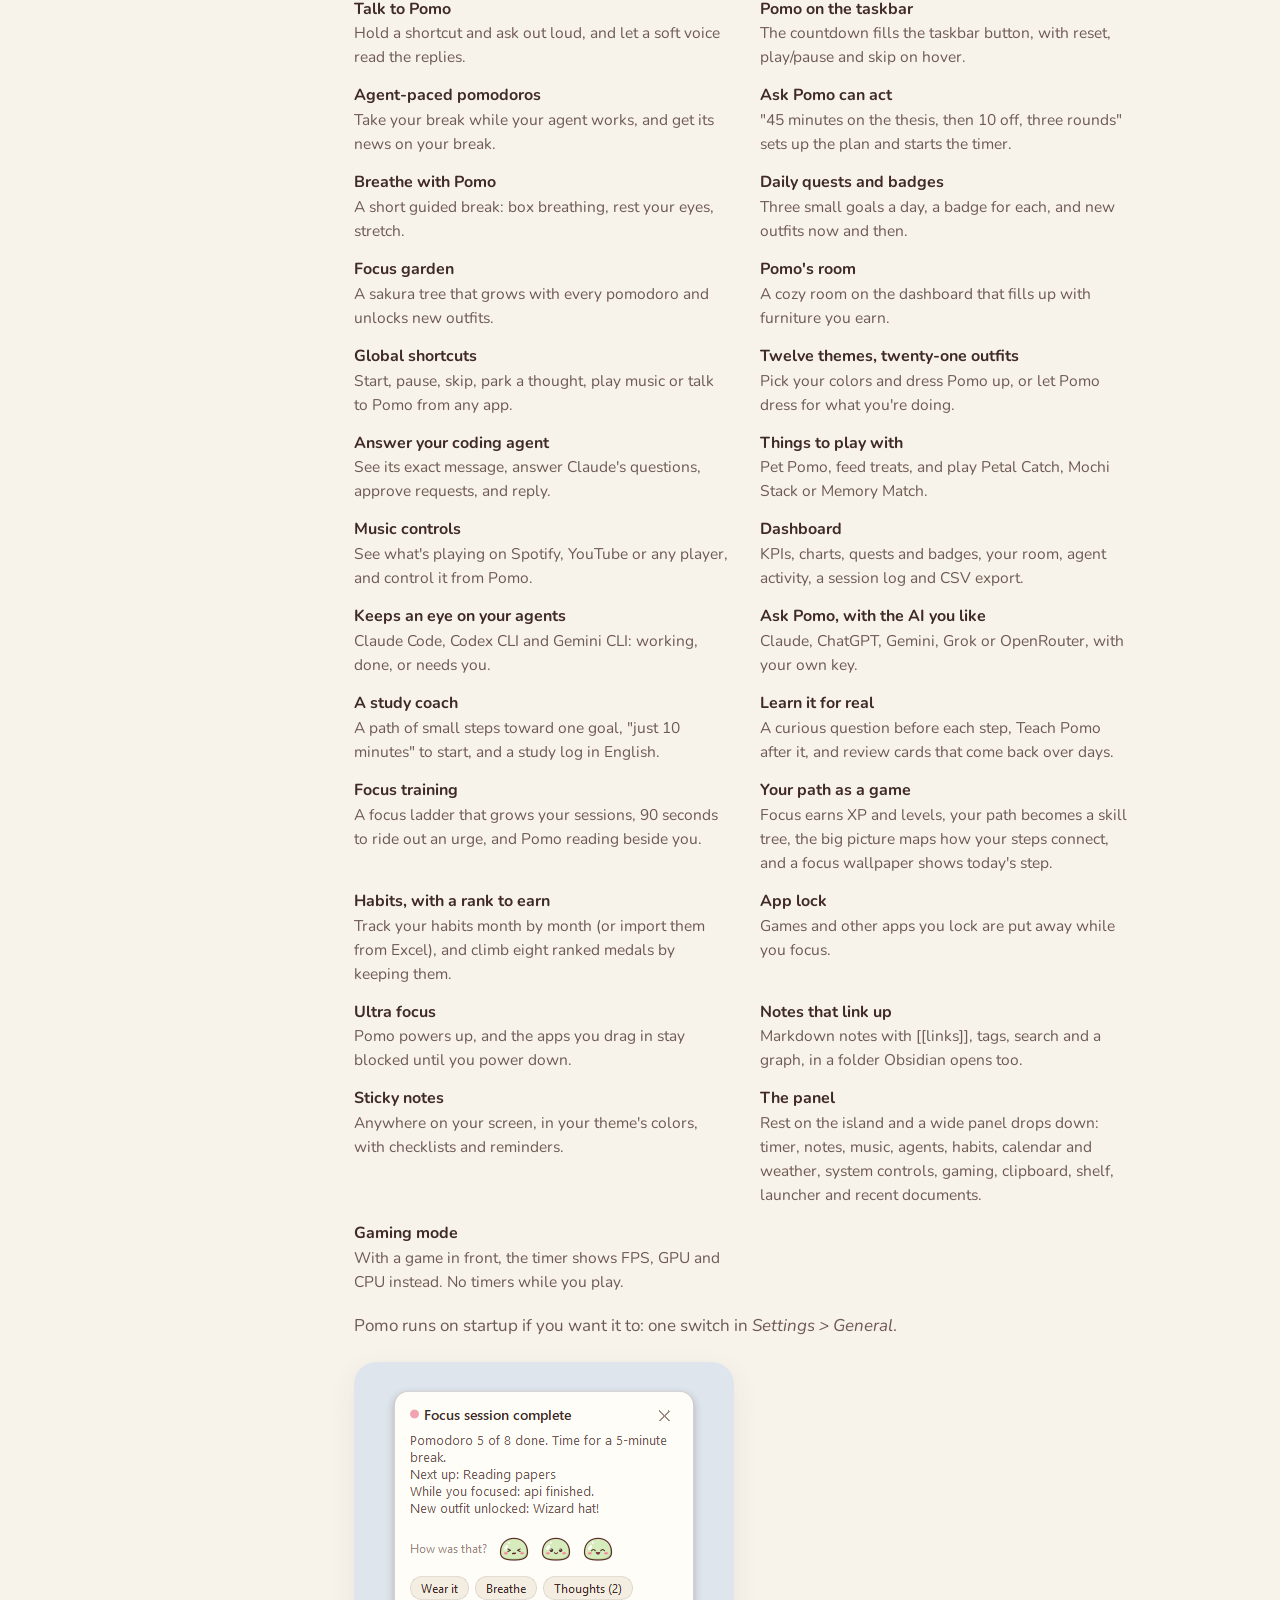
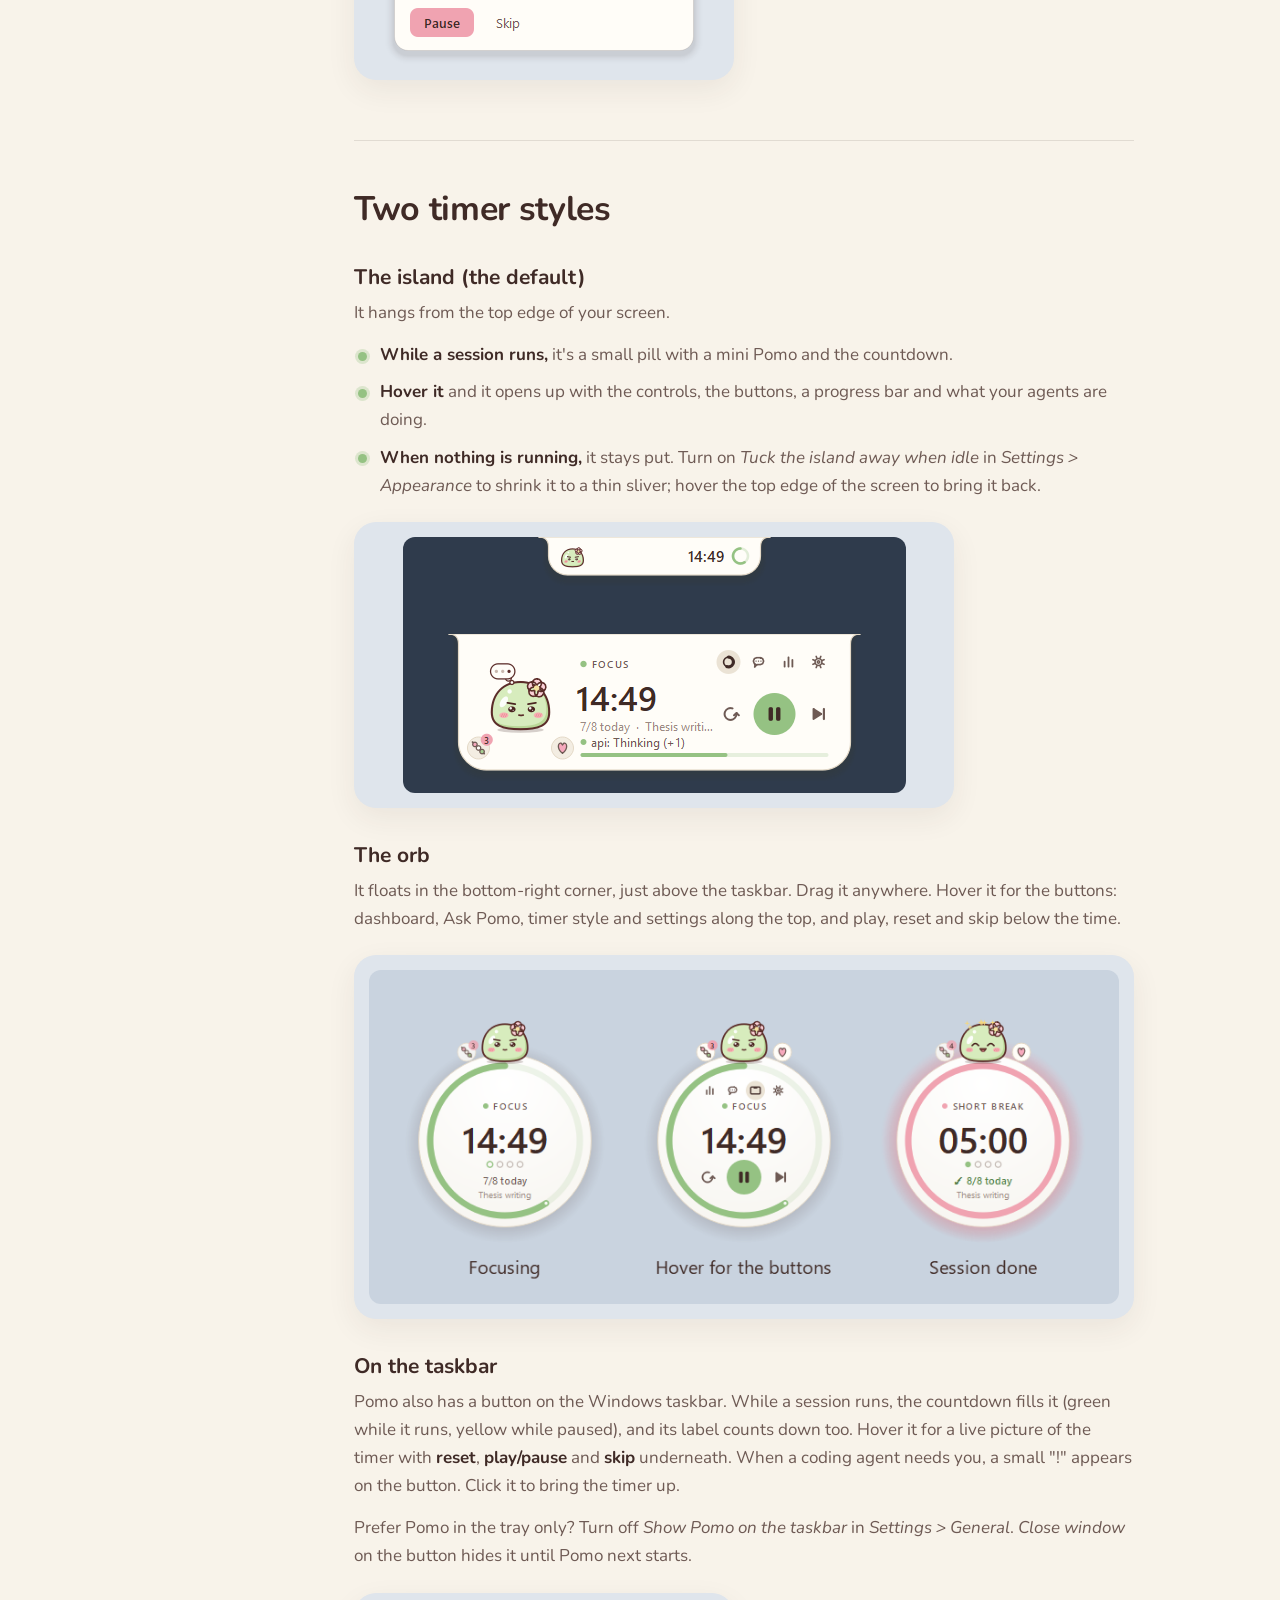
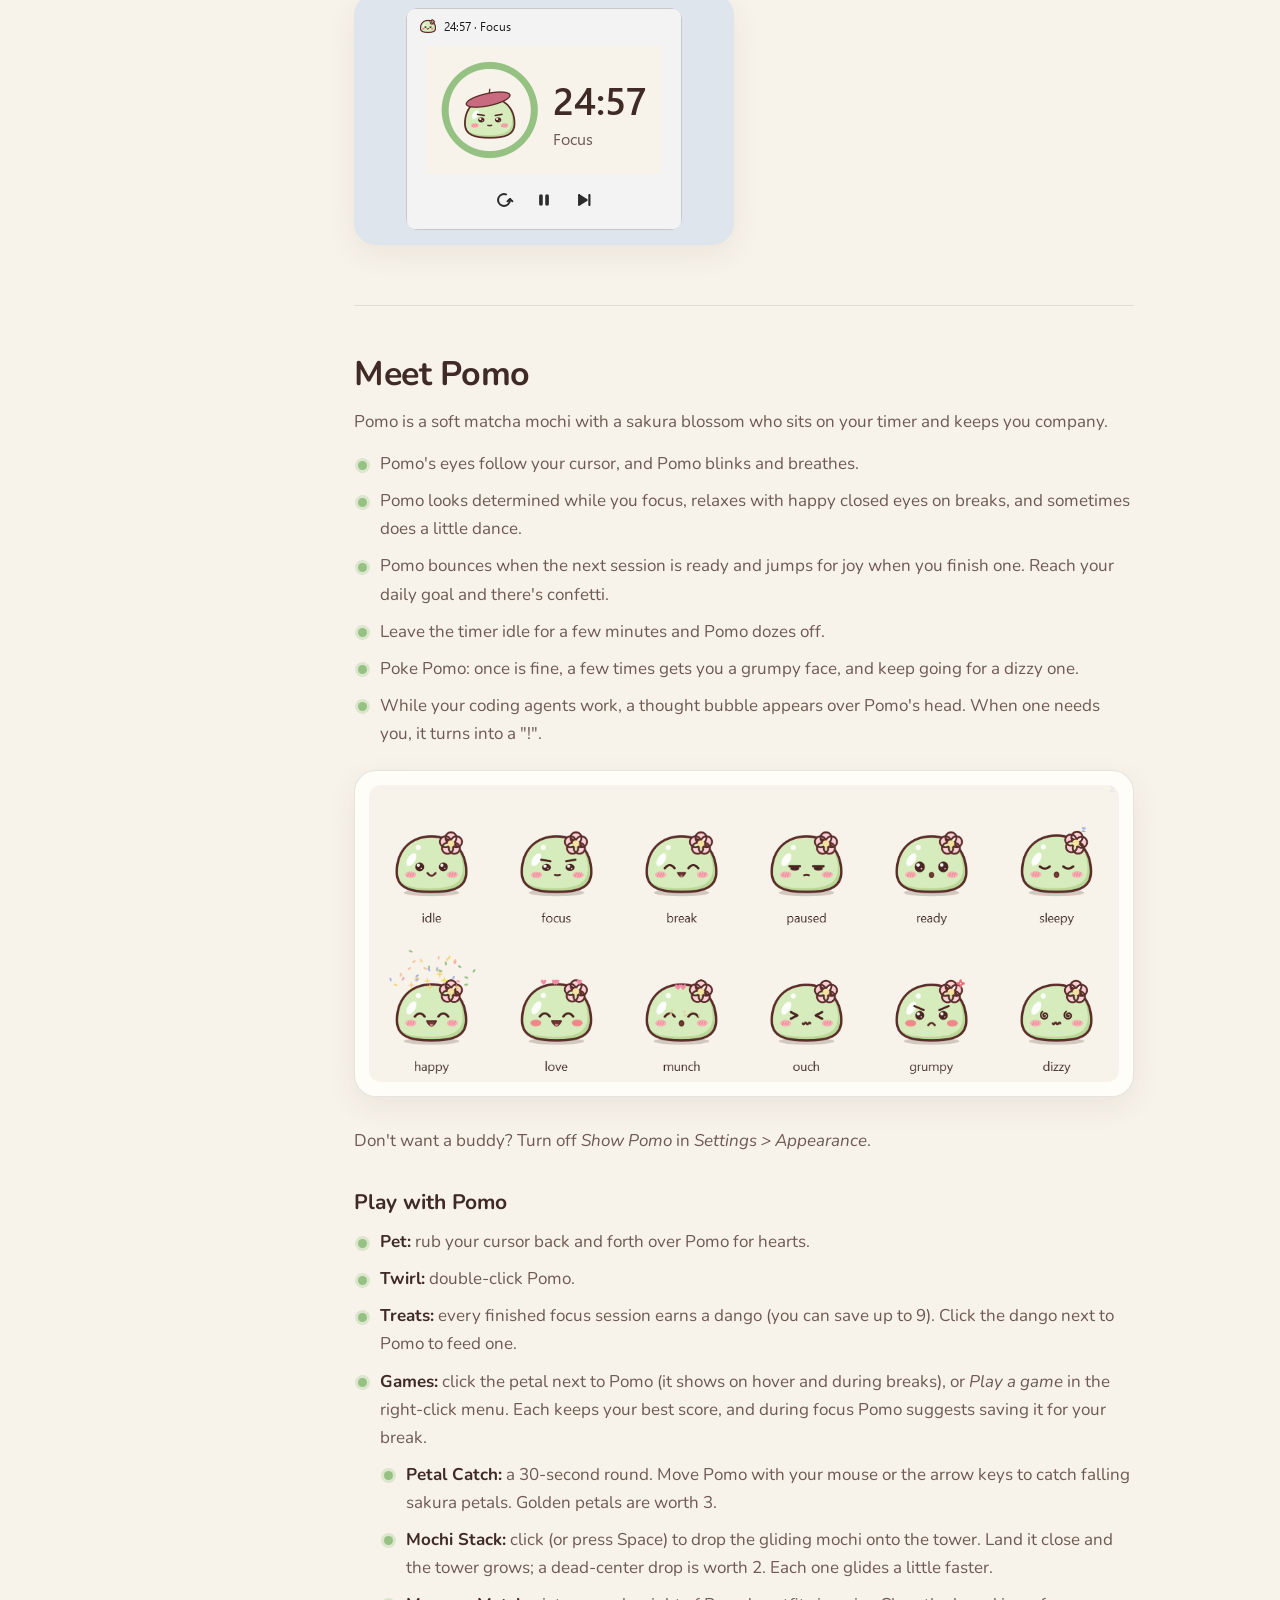
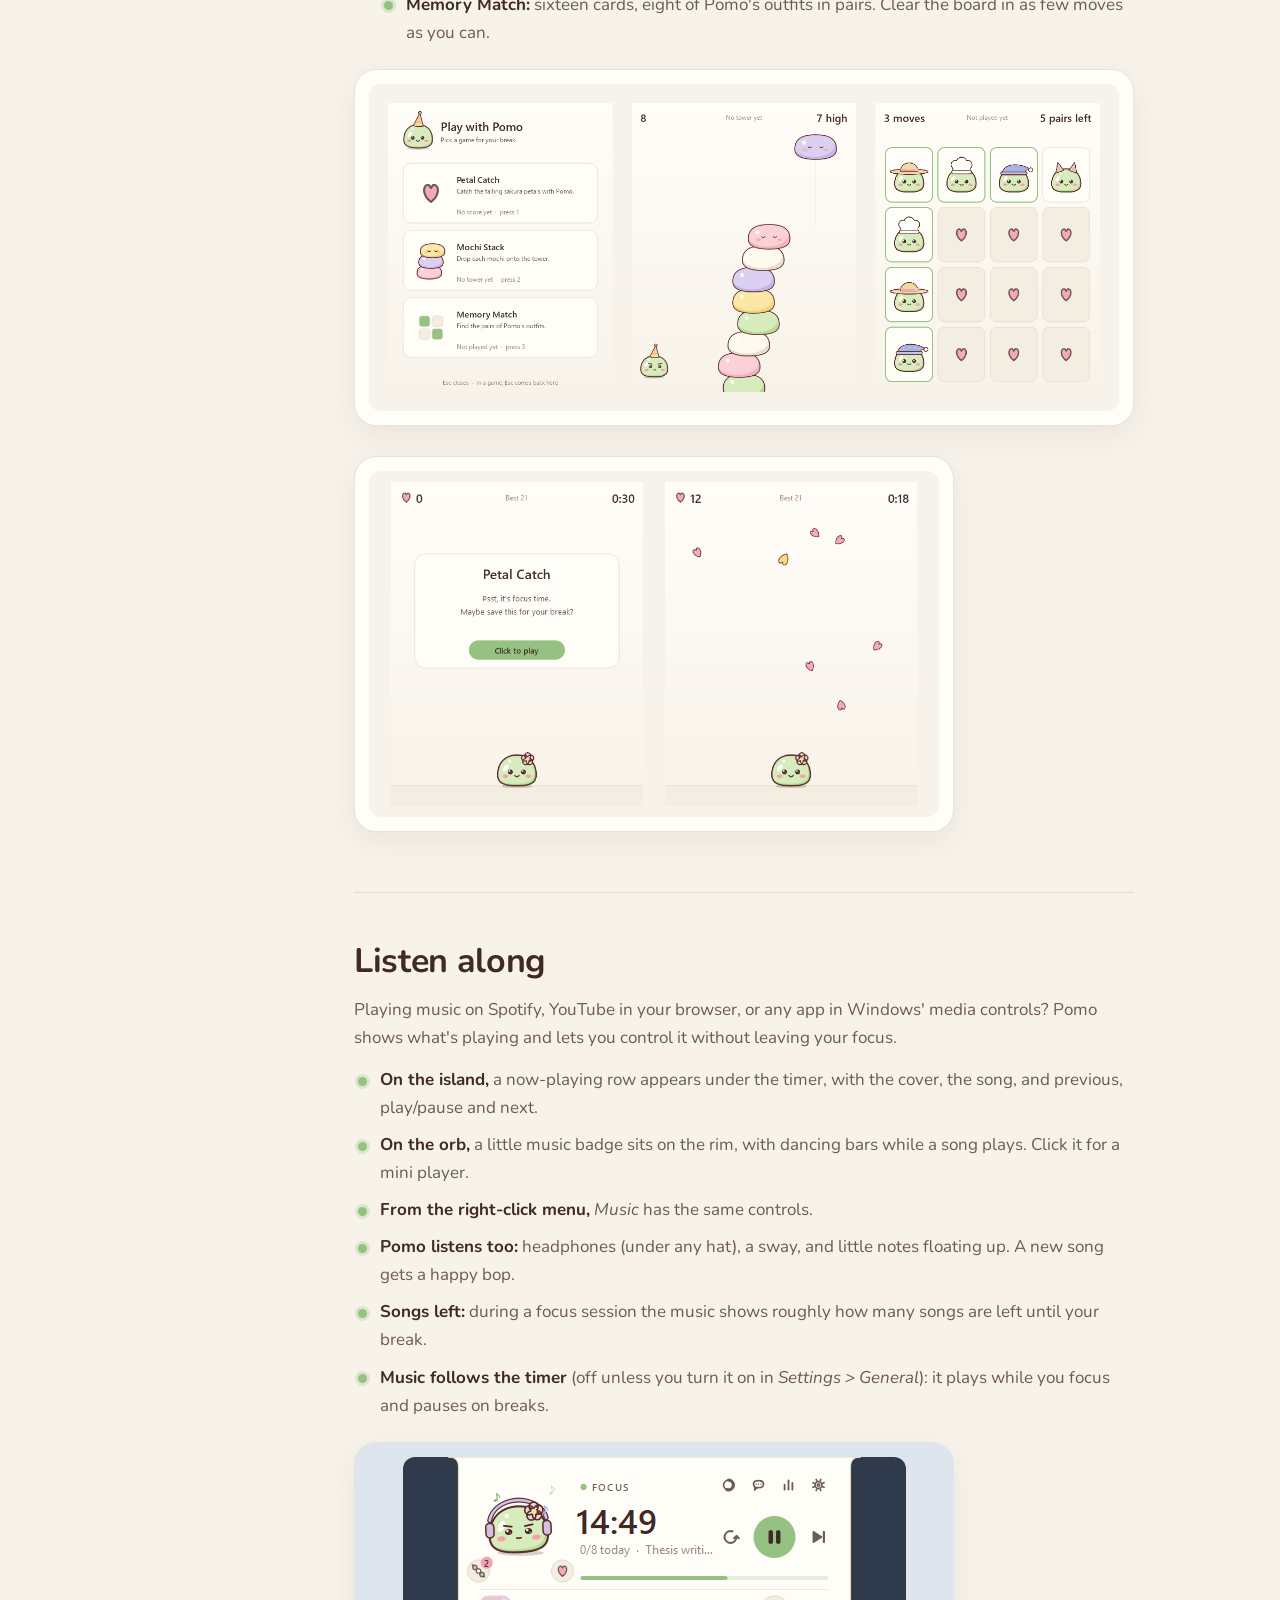
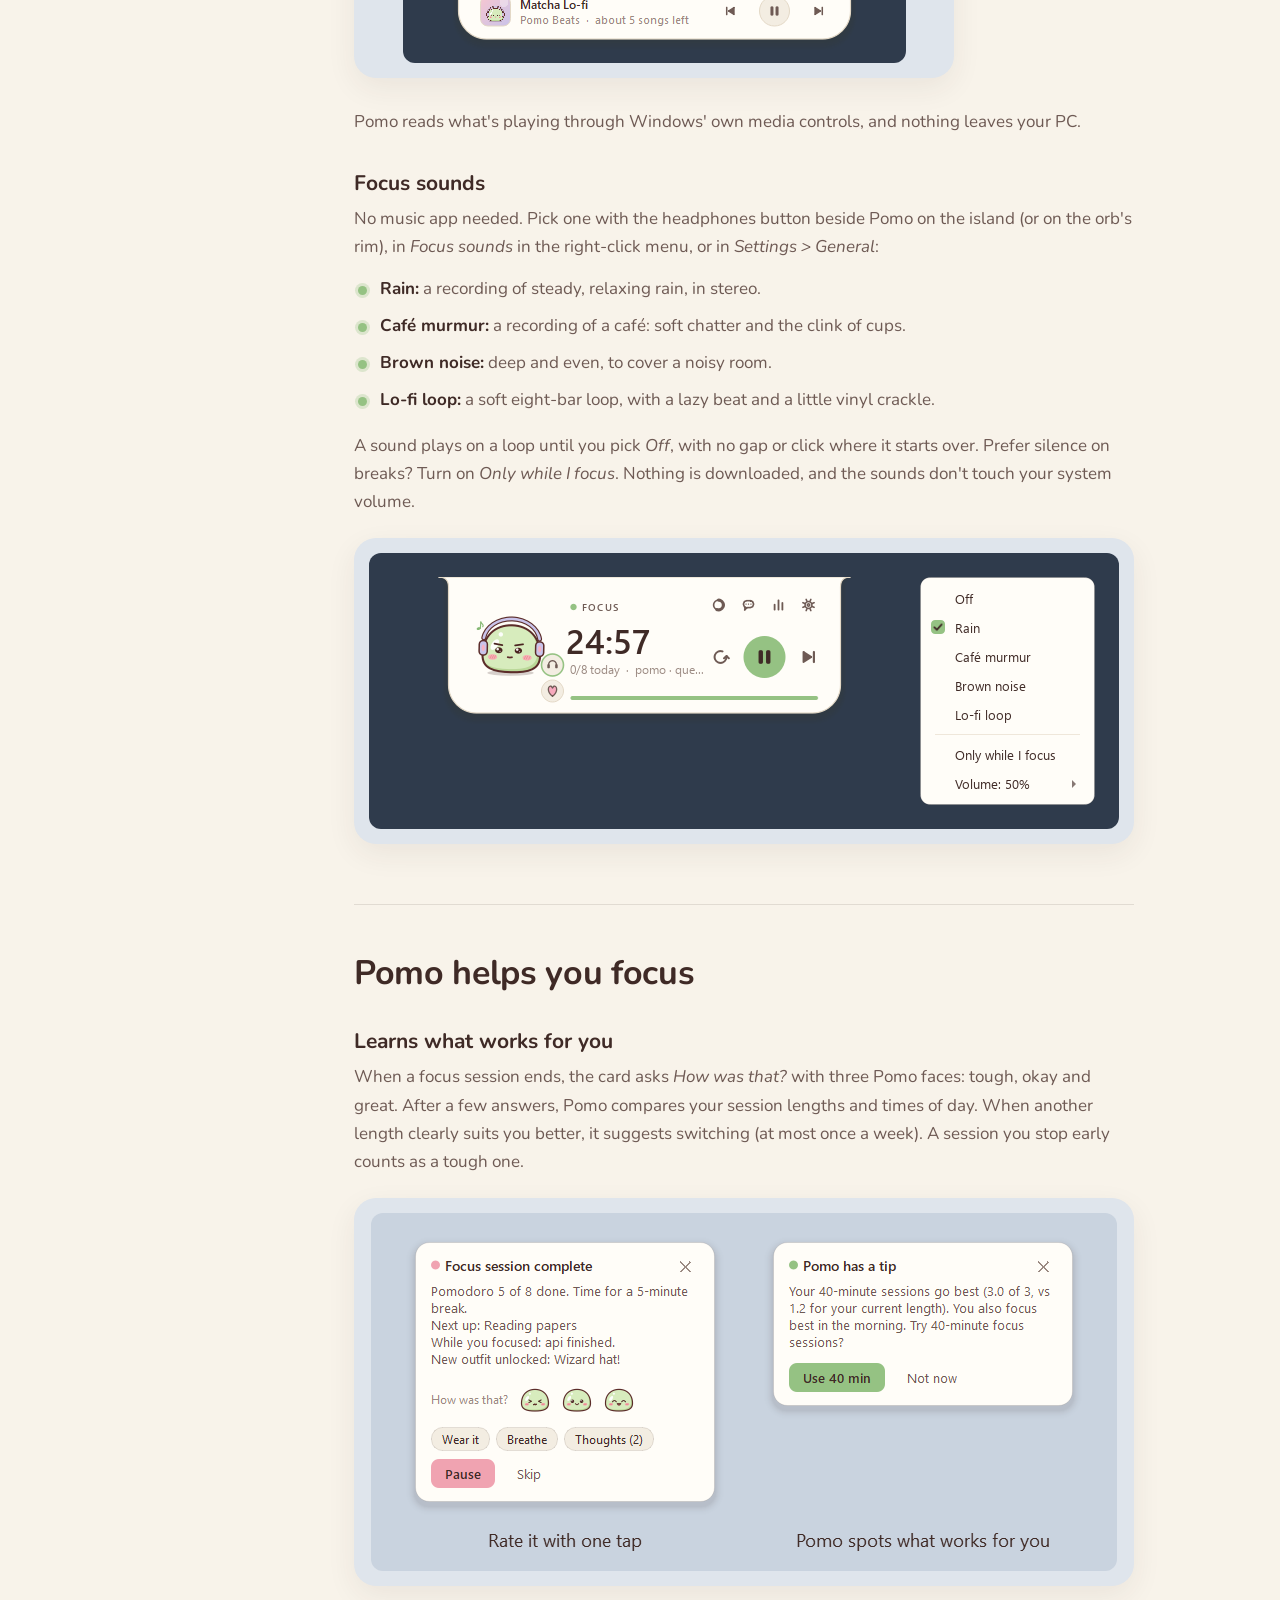
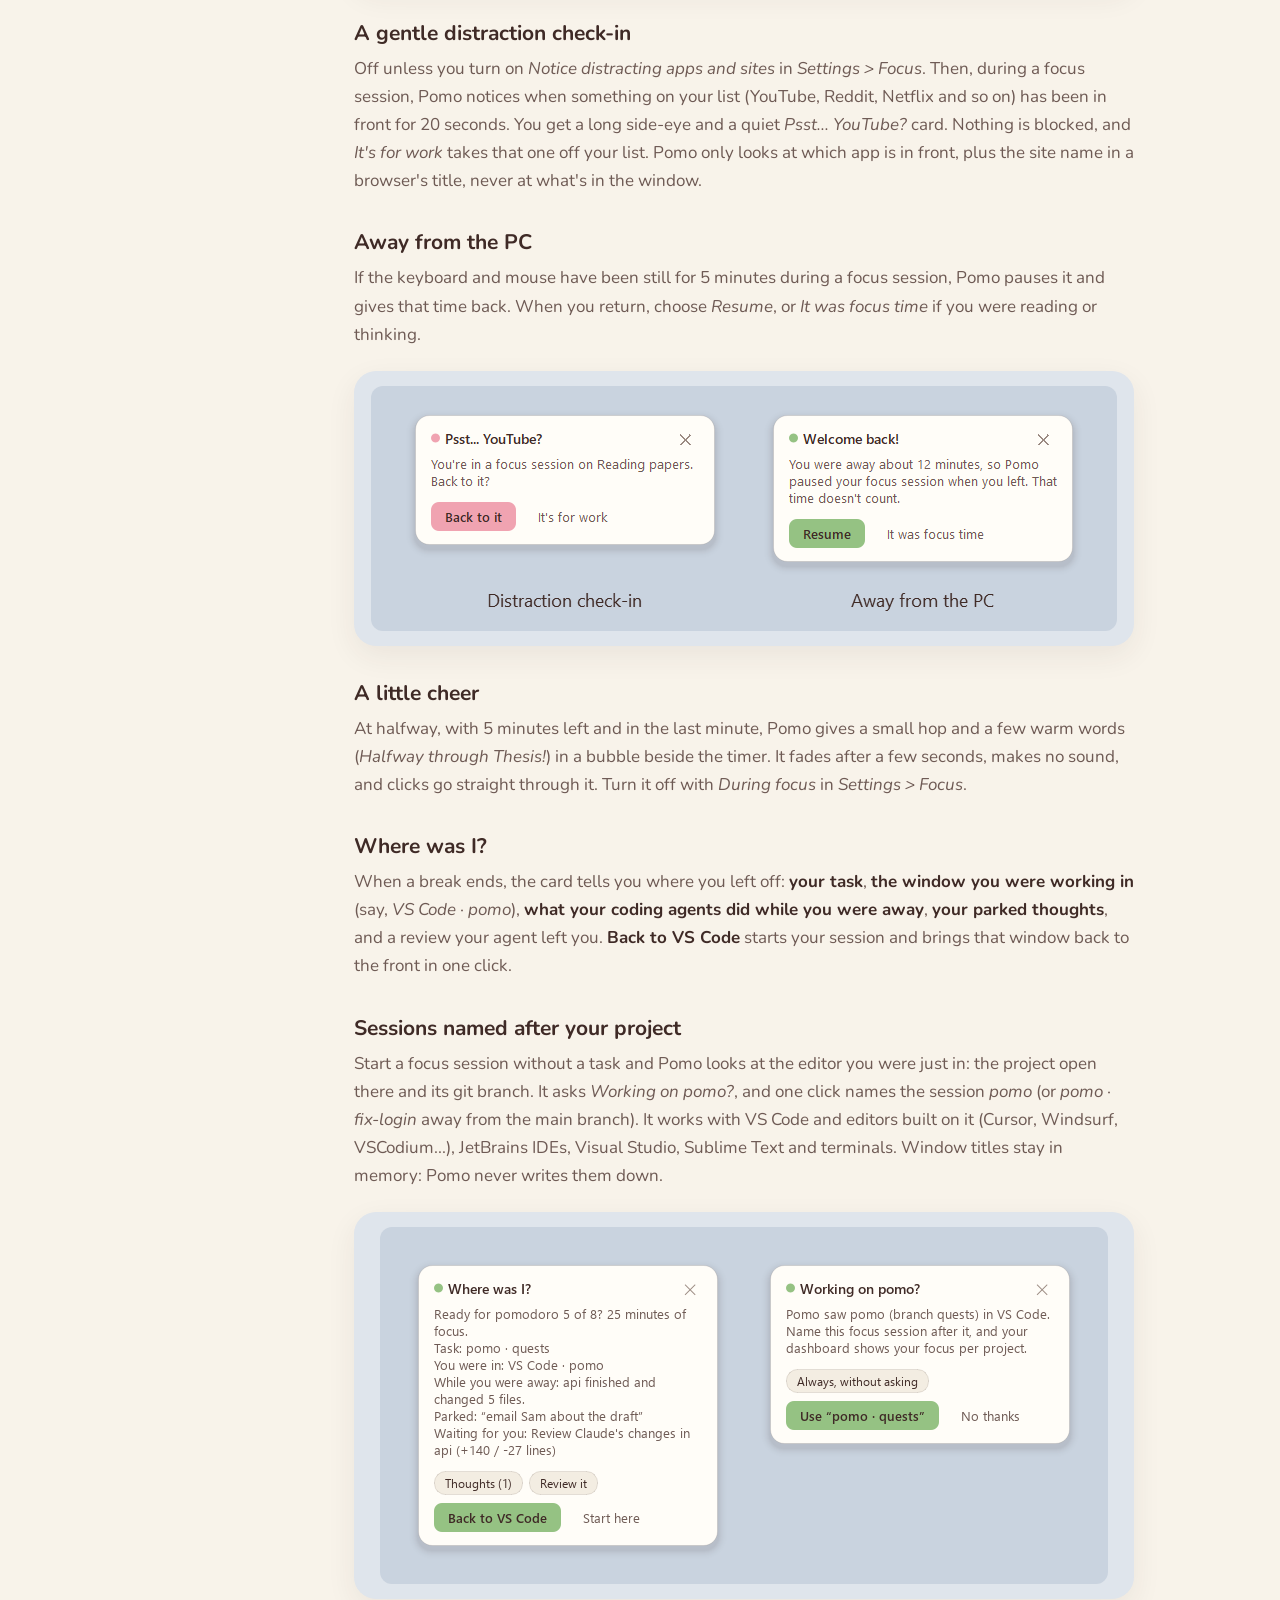
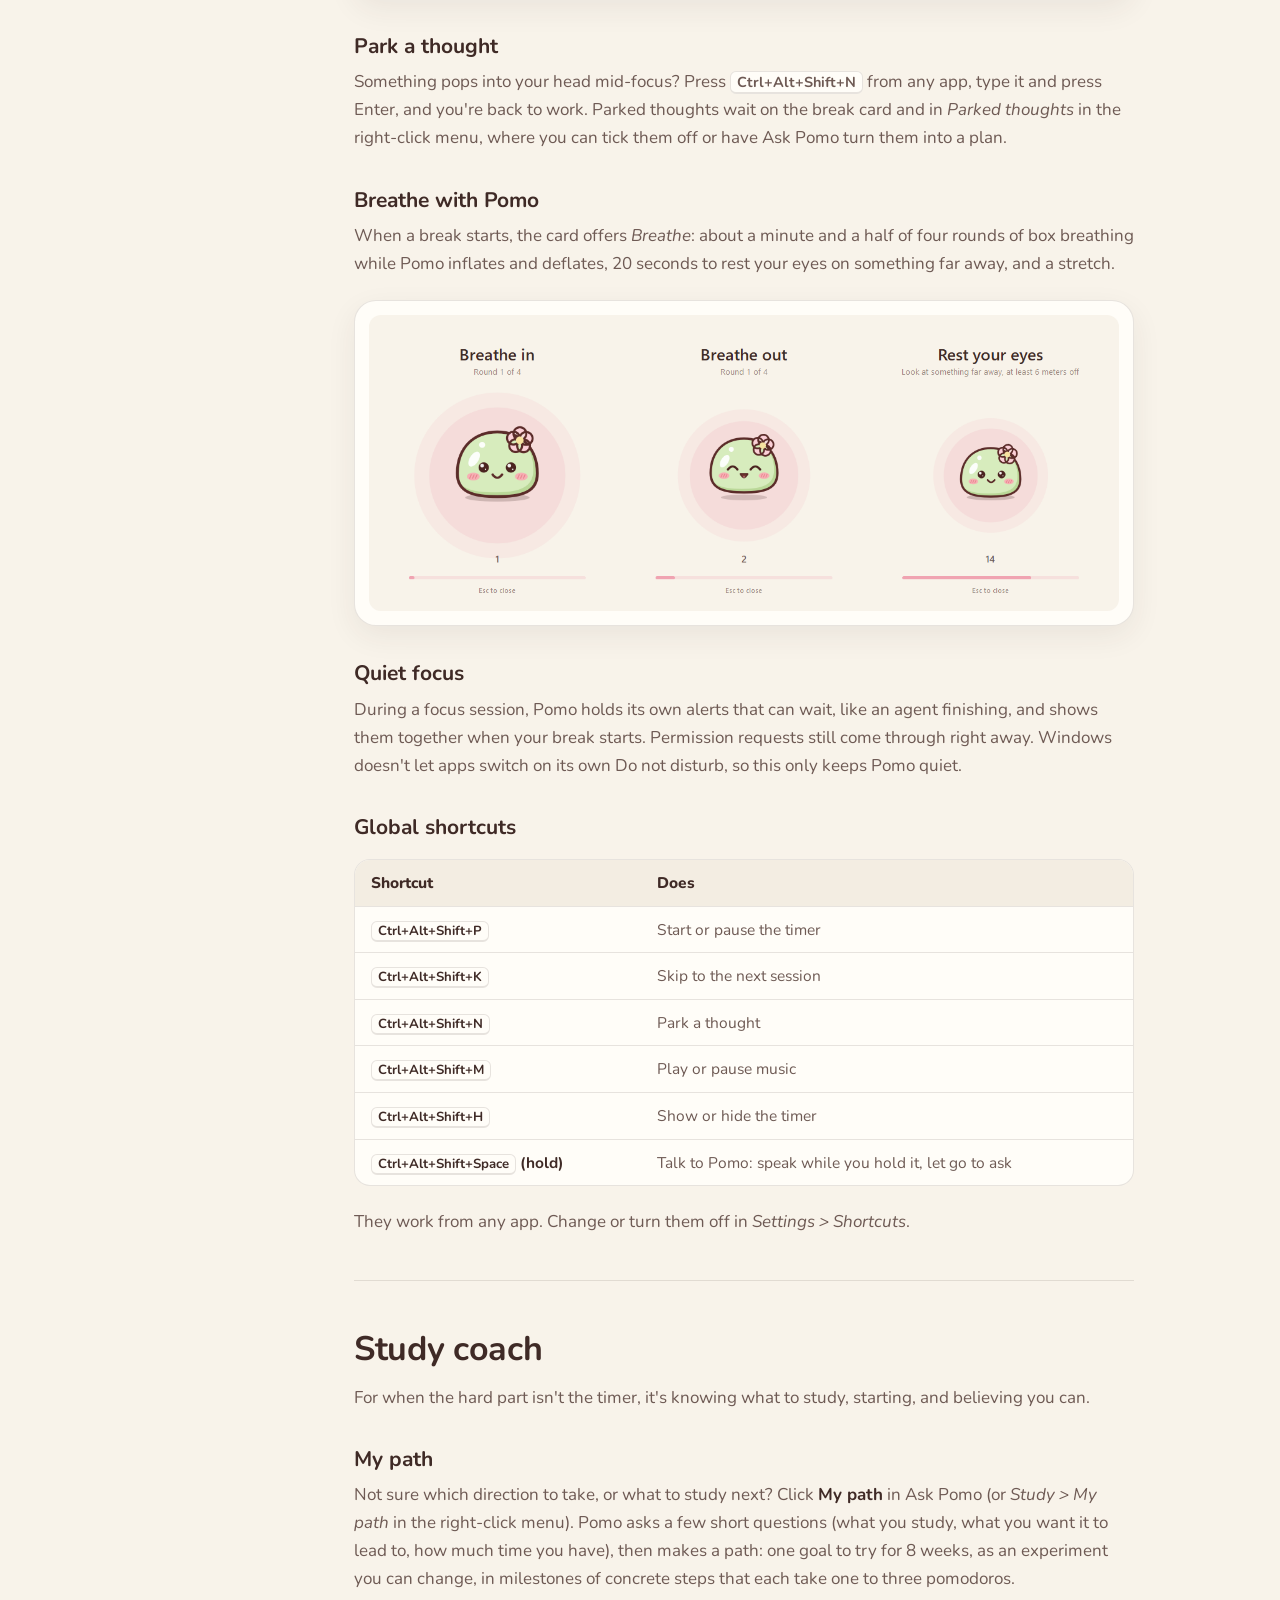
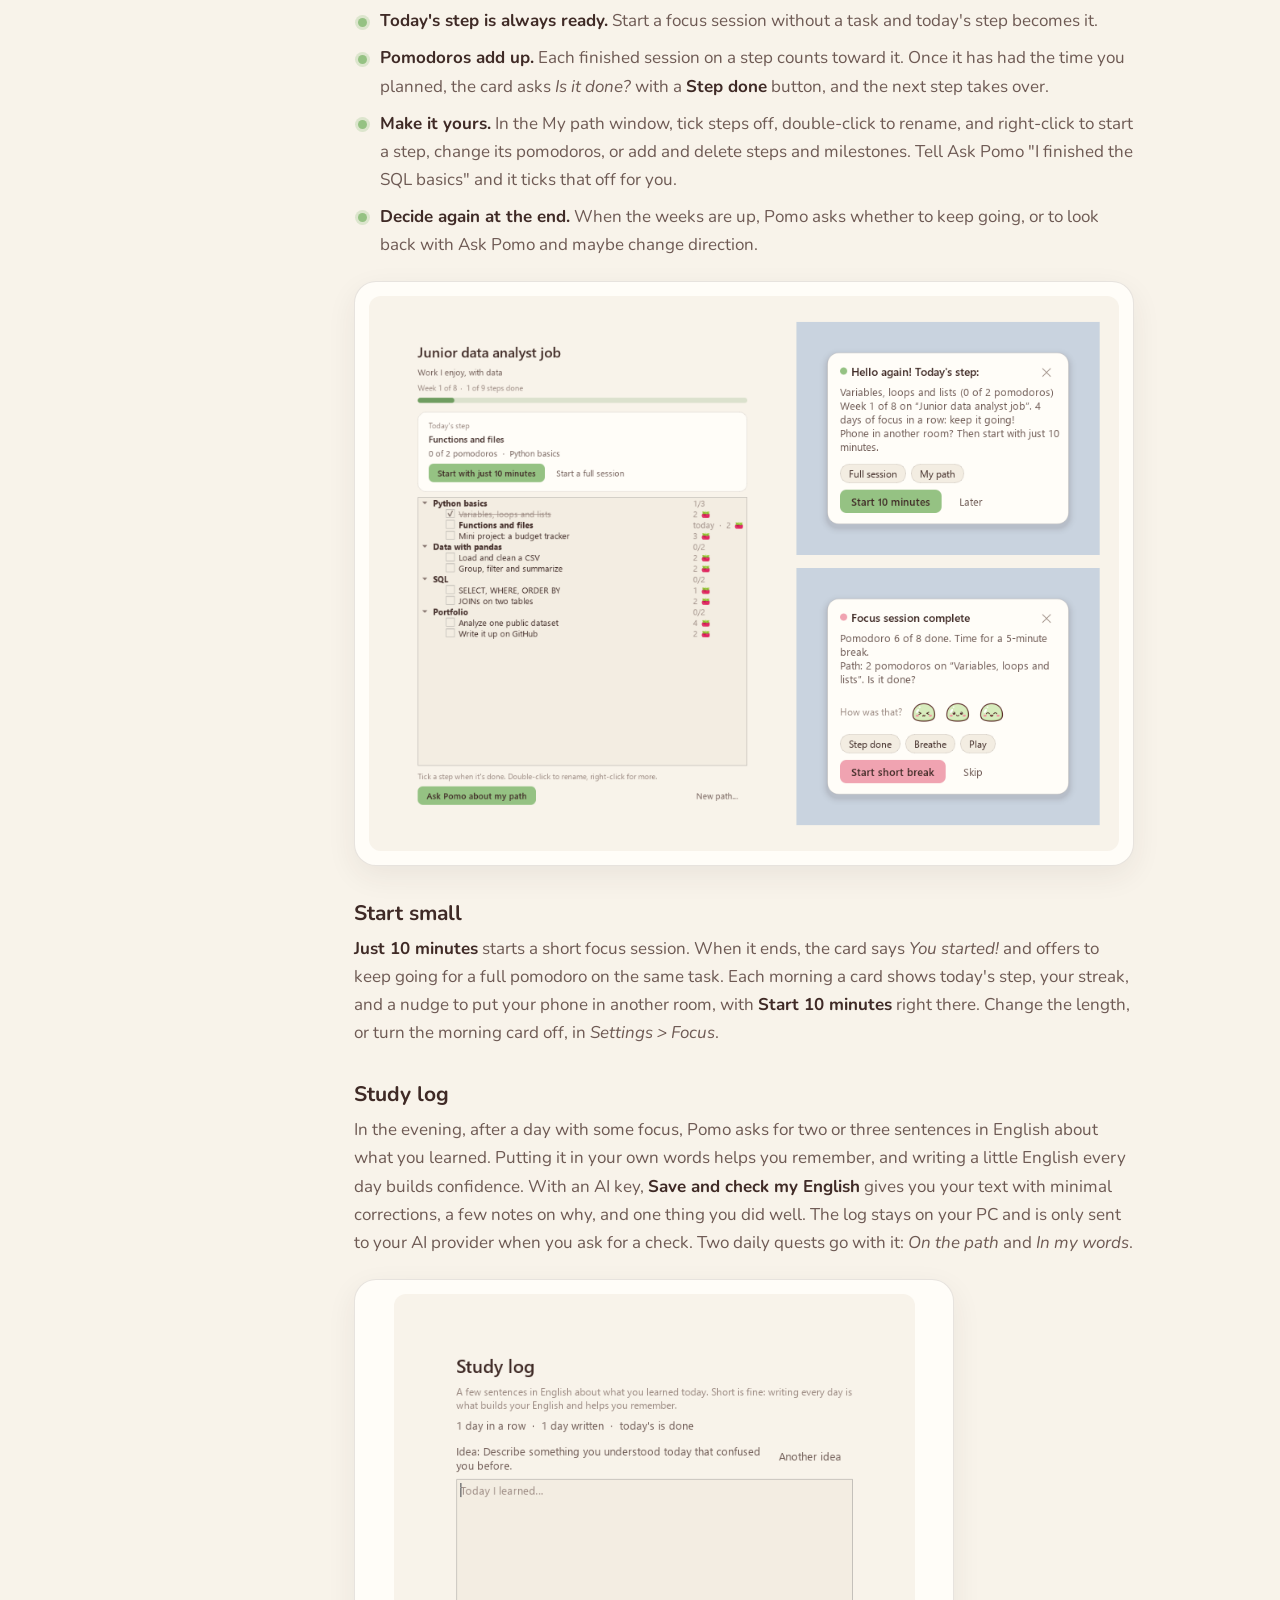
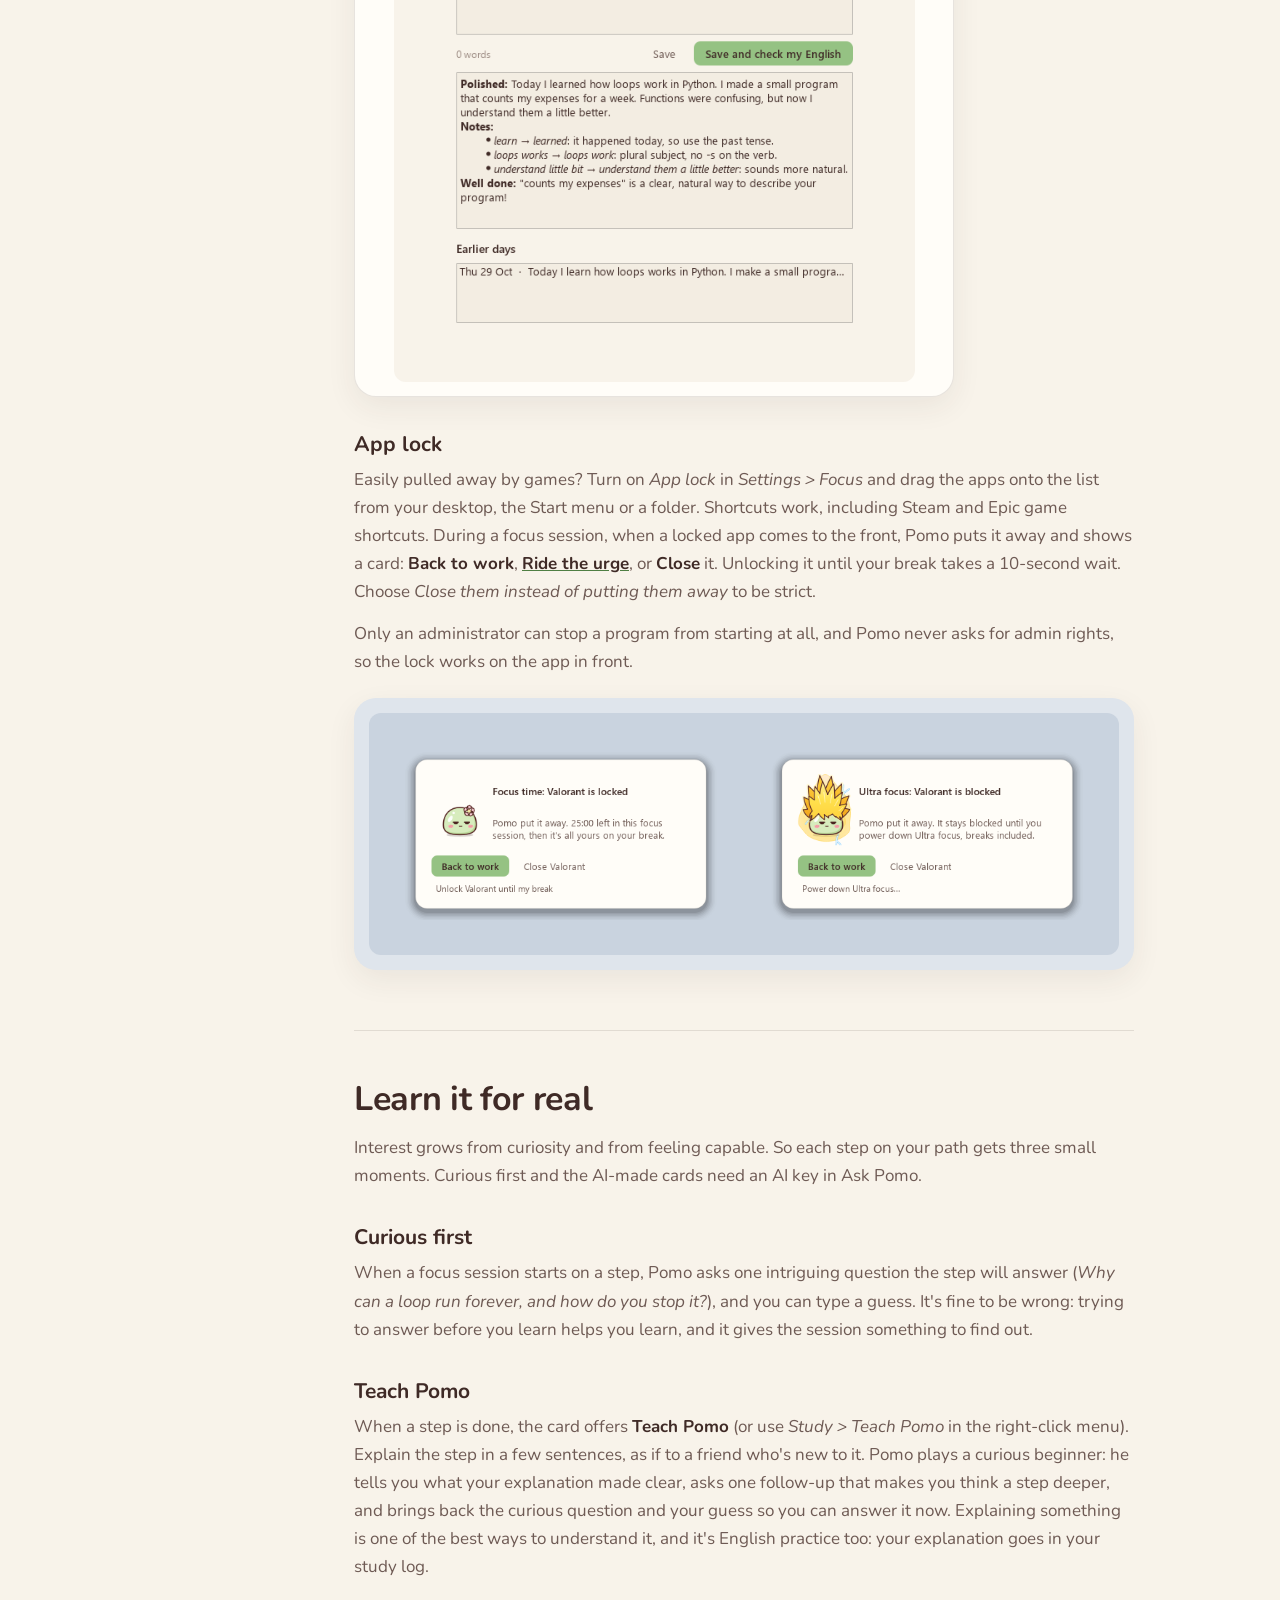
==== commit 7c1c7741: "The panel, and gaming mode The panel: rest on the island (or click the orb) and a wide panel drops d" ====
--- a/docs/guide.html
+++ b/docs/guide.html
@@ -137,6 +137,8 @@
         <li><b>Ultra focus</b>Pomo powers up, and the apps you drag in stay blocked until you power down.</li>
         <li><b>Notes that link up</b>Markdown notes with [[links]], tags, search and a graph, in a folder Obsidian opens too.</li>
         <li><b>Sticky notes</b>Anywhere on your screen, in your theme's colors, with checklists and reminders.</li>
+        <li><b>The panel</b>Rest on the island and a wide panel drops down: timer, notes, music, agents, habits, calendar and weather, system controls, gaming, clipboard, shelf, launcher and recent documents.</li>
+        <li><b>Gaming mode</b>With a game in front, the timer shows FPS, GPU and CPU instead. No timers while you play.</li>
       </ul>
       <p>Pomo runs on startup if you want it to: one switch in <i>Settings &gt; General</i>.</p>
       <figure class="shot desk small"><img src="popup.png" alt="The card when a focus session ends: what's next, agent news, a new outfit, How was that? with three Pomo faces, and Breathe and Thoughts" width="328" height="288" loading="lazy"></figure>
@@ -354,6 +356,46 @@
       <p>The ladder is inspired by competitive games' ranked medals; the names and the art are Pomo's own.</p>
     </section>
 
+    <section id="panel" data-title="The panel">
+      <h2>The panel</h2>
+      <p>Rest the mouse on the island for a moment, or click it, and a wide panel drops down from the top of the screen like a notch opening up. With the orb, click its face (away from Pomo and the buttons) and the panel opens beside it. It closes when the mouse leaves it, unless you pin it, you're typing in it, or a menu is open; Esc closes it too. Turn it off in <i>Settings &gt; General</i> to have the island open up the classic way.</p>
+      <figure class="shot"><img src="panel.png" alt="The panel dropped down from the island, on Home: the timer with Pomo, the clock with the weather, quick controls for volume, brightness and speakers, and a quick note" width="1232" height="352" loading="lazy"></figure>
+      <p>Along the top: the tabs, the date and time, and quick buttons for Ultra focus, a new sticky note, pinning the panel, the dashboard and settings. Tabs that don't fit sit under <b>More</b>, and the panel opens on the tab you used last.</p>
+      <div class="table-wrap">
+        <table>
+          <tr><th>Tab</th><th>What's on it</th></tr>
+          <tr><td>Home</td><td>The timer with Pomo, the clock and today's weather, quick controls (volume, brightness, speakers, lock, Ultra focus, mic, screenshot, a sticky note, focus sounds) and a quick note</td></tr>
+          <tr><td>Timer</td><td>The timer, focus or a break, +1 and +5 minutes, <i>just 10 minutes</i>, your plan and today's pomodoros</td></tr>
+          <tr><td>Notes</td><td>A quick note (Ctrl+Enter adds it to today's daily note, or make it a sticky note), recent notes and your sticky notes</td></tr>
+          <tr><td>Music</td><td>What's playing, with its cover and controls, and the focus sounds</td></tr>
+          <tr><td>Agents</td><td>Your coding agents, working, waiting or done, and the changes waiting for your review</td></tr>
+          <tr><td>Habits</td><td>Your rank, today's step and today's habits to tick</td></tr>
+          <tr><td>Calendar</td><td>Your month, each day tinted by how much you focused; a day's sessions, reminders and daily note; and the weather for your city</td></tr>
+          <tr><td>Gaming</td><td>Live FPS, GPU, CPU and memory with the last minute charted</td></tr>
+          <tr><td>System</td><td>Volume and mute, which speakers or headphones play, brightness, Bluetooth devices, lock, screenshot and mic mute</td></tr>
+          <tr><td>Clipboard</td><td>What you've copied lately, text and pictures: click one to copy it again, pin the ones you keep using. In memory only, never saved, and skipped for password managers</td></tr>
+          <tr><td>Shelf</td><td>Files and folders you drop on it, kept handy: drag them back out into any app, or open them. Dragging files onto the timer opens the Shelf for them</td></tr>
+          <tr><td>Launcher</td><td>Apps you pin by dropping their shortcuts on it, one click to start</td></tr>
+          <tr><td>Docs</td><td>Your recent documents, newest first, with a filter</td></tr>
+        </table>
+      </div>
+      <p><b>Weather</b> comes from <a href="https://open-meteo.com">Open-Meteo</a>, free and with no account. Nothing is asked until you type your city in the Calendar tab; then Pomo looks the city up once, and fetches its weather about every half hour.</p>
+    </section>
+
+    <section id="gaming" data-title="Gaming mode">
+      <h2>Gaming mode</h2>
+      <p>When a game has been in front for a few seconds, the timer turns into what matters while you play. The island's pill reads like <i>144 FPS · GPU 87% 71° · CPU 42% 68°</i>; the orb shows FPS big in the middle, its ring filled to how busy the GPU is, and GPU and CPU below. Temperatures worth a glance turn red. There are no timers, Pomo puts his headset on, and the panel opens on the Gaming tab.</p>
+      <figure class="shot"><img src="gaming_timer.png" alt="Gaming mode on the island and the orb in a light and a dark theme: 144 FPS, GPU 87% at 82 degrees in red, CPU 42% at 68 degrees" width="1100" height="520" loading="lazy"></figure>
+      <ul>
+        <li><b>Which games:</b> apps from Steam, Epic, Riot, GOG, Xbox, EA, Ubisoft and Battle.net folders, and anything running fullscreen that works the GPU hard. Browsers, video players, Office and the like never count. <i>Not a game</i> in the Gaming tab remembers an app that isn't one; <i>Gaming mode now</i> (or <i>Gaming mode</i> in the right-click menu) turns it on by hand.</li>
+        <li><b>Never during a focus session:</b> a game then is a distraction, and the check-in and app lock look after it. Gaming mode ends a little while after you leave the game, so a quick alt-tab doesn't end it.</li>
+        <li><b>What it reads, without admin rights:</b> CPU and GPU use, memory and graphics memory from Windows, and the GPU temperature where the driver shares it (most dedicated NVIDIA and AMD cards). Windows doesn't share the CPU temperature with apps on most PCs, but Pomo reads it from HWiNFO when that runs with <i>Shared Memory Support</i> on.</li>
+        <li><b>FPS:</b> with RivaTuner Statistics Server running (it comes with MSI Afterburner), Pomo reads FPS from it. Otherwise click <b>Turn on FPS</b> in the Gaming tab: Pomo uses Intel's PresentMon (MIT licence, included), which needs Windows to let you read graphics events. That takes one administrator prompt, adding you to Windows' <i>Performance Log Users</i> group, and a sign-out. Pomo never asks for it on its own.</li>
+      </ul>
+      <figure class="shot"><img src="gaming.png" alt="The Gaming tab: FPS, GPU, CPU and memory with the last minute charted under each, and the game" width="1232" height="352" loading="lazy"></figure>
+      <p>All of it stays on your PC. Turn gaming mode off with <i>Switch to gaming mode when I play</i> in <i>Settings &gt; General</i>, or the switch on the Gaming tab.</p>
+    </section>
+
     <section id="notes" data-title="Notes">
       <h2>Notes</h2>
       <p>A place to write down what you learn, linked like a little wiki. Open it with the notebook button along the top of the timer, or from the right-click menu (<i>Notes</i>).</p>
@@ -542,11 +584,11 @@
           <tr><td>Agents</td><td>Connect Claude Code, Codex CLI and Gemini CLI; reviews; approvals and wait times; finish notifications; answering questions; replies; break suggestions</td></tr>
           <tr><td>AI</td><td>Provider, model and keys for Ask Pomo; the day review; who hears you when you talk; reading replies aloud and the voice</td></tr>
           <tr><td>Shortcuts</td><td>Global shortcuts on or off, and each key combination</td></tr>
-          <tr><td>General</td><td>Run on startup, updates, the taskbar button, focus sounds, music controls, the data folder, CSV export, clear history</td></tr>
+          <tr><td>General</td><td>Run on startup, updates, the taskbar button, the panel, remembering what you copy, gaming mode, focus sounds, music controls, the data folder, CSV export, clear history</td></tr>
         </table>
       </div>
       <h3 id="privacy">Your data</h3>
-      <p>Everything lives in <code>%APPDATA%\Pomo</code>: your settings (with quests, badges, your room, your path and your habits), your history (sessions, ratings, agent activity, parked thoughts, your study log, review cards, urges ridden out and the habits you ticked), the prepared focus sounds, a downloaded update until it's installed, your sticky notes, and your API keys, encrypted. Your notes are Markdown files in your notes folder (<i>Documents\Pomo Notes</i> unless you chose another). Window titles are never written to disk, and voice recordings only pass through a temporary file that's deleted right away. To check for updates, Pomo asks GitHub's public API every hour; nothing about you is sent with it.</p>
+      <p>Everything lives in <code>%APPDATA%\Pomo</code>: your settings (with quests, badges, your room, your path and your habits), your history (sessions, ratings, agent activity, parked thoughts, your study log, review cards, urges ridden out and the habits you ticked), the prepared focus sounds, a downloaded update until it's installed, your sticky notes, and your API keys, encrypted. Your notes are Markdown files in your notes folder (<i>Documents\Pomo Notes</i> unless you chose another). Window titles and the Clipboard tab's history are never written to disk, gaming mode's readings stay on your PC, and voice recordings only pass through a temporary file that's deleted right away. To check for updates, Pomo asks GitHub's public API every hour; nothing about you is sent with it.</p>
     </section>
 
     <section id="developers" data-title="For developers">
